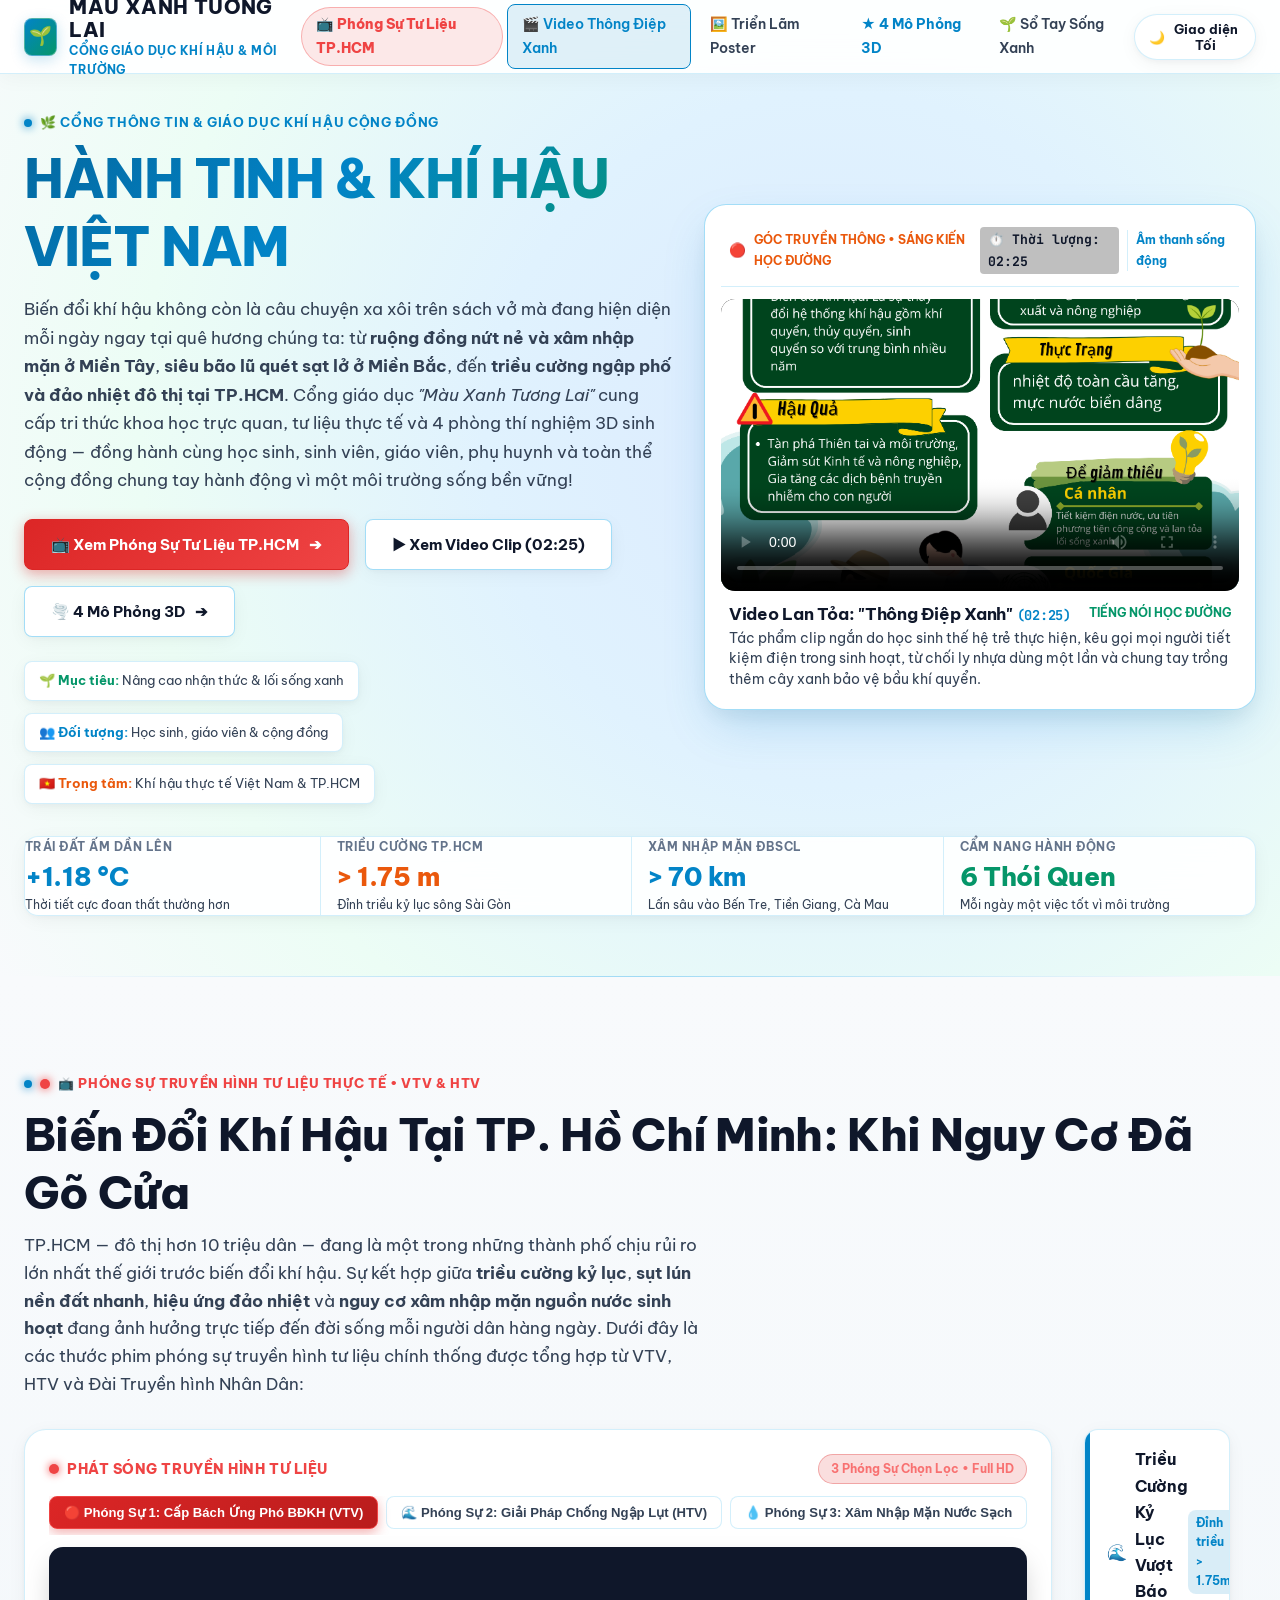
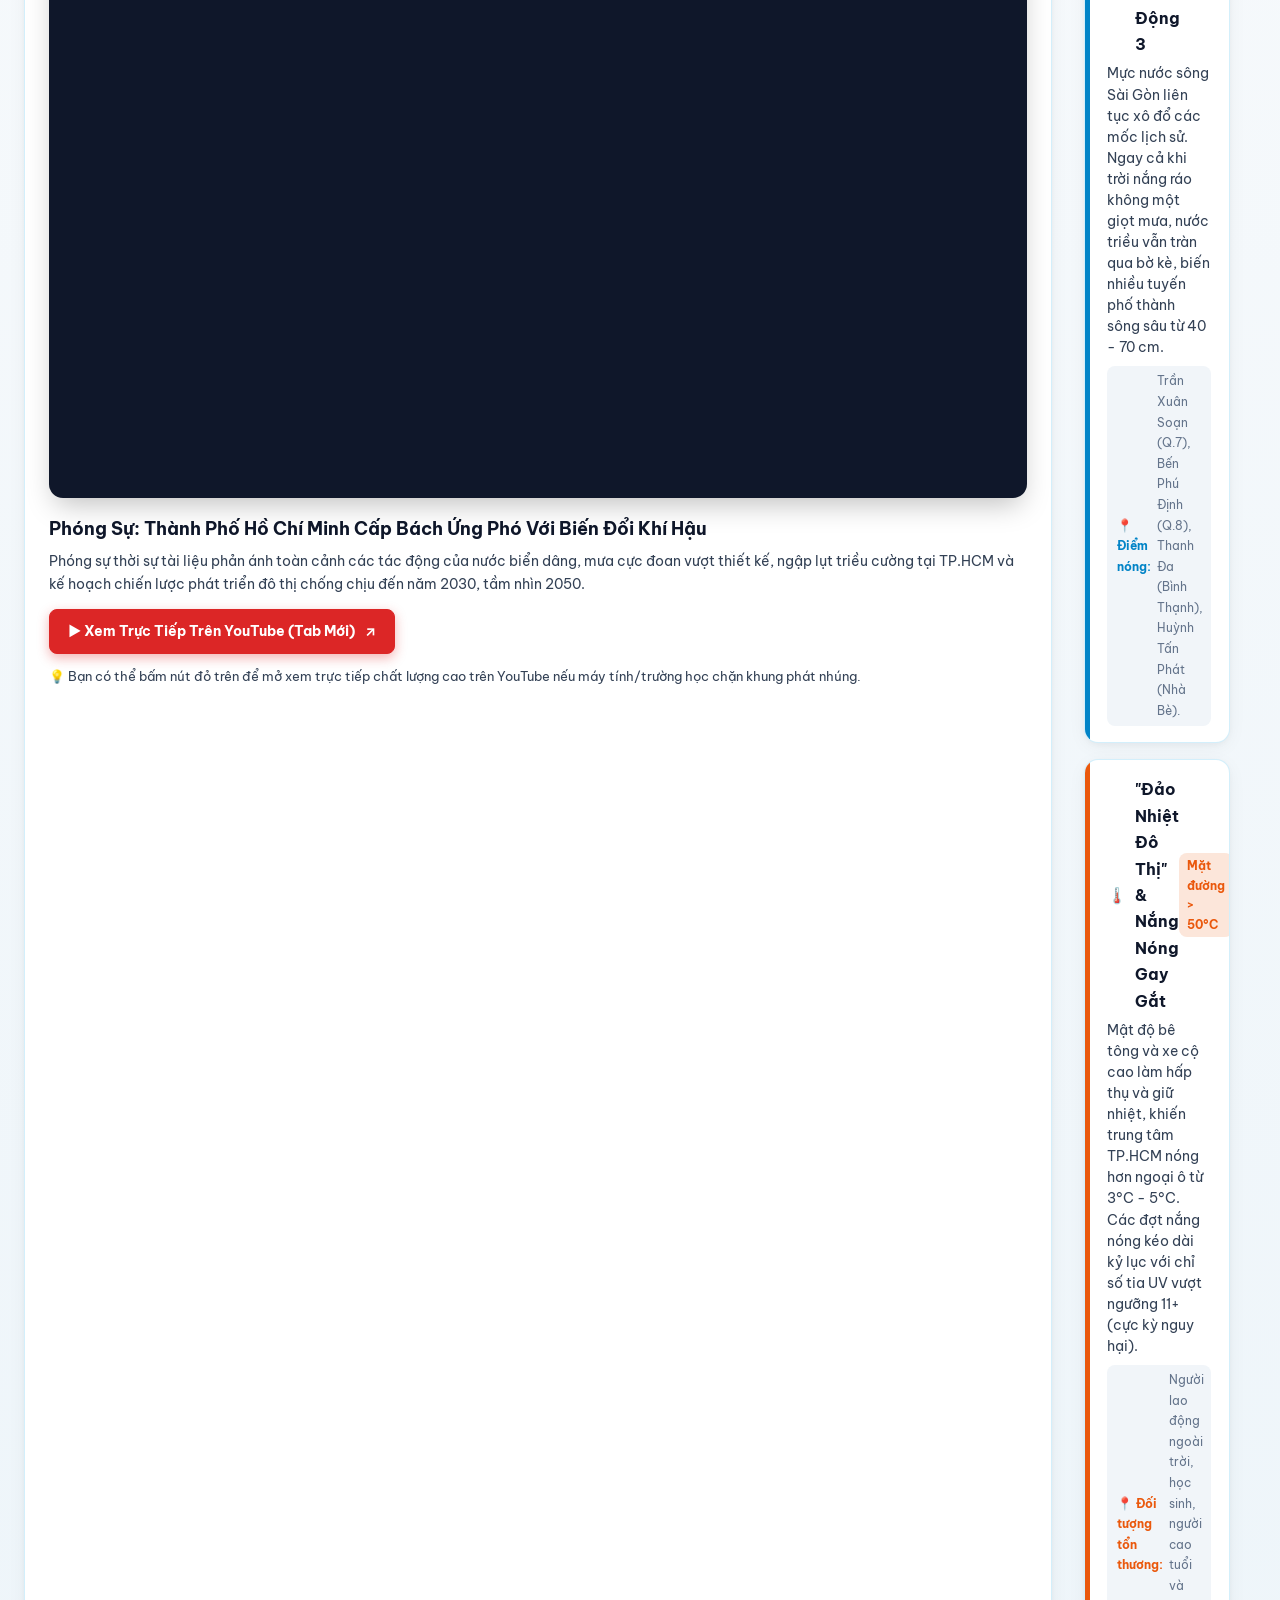
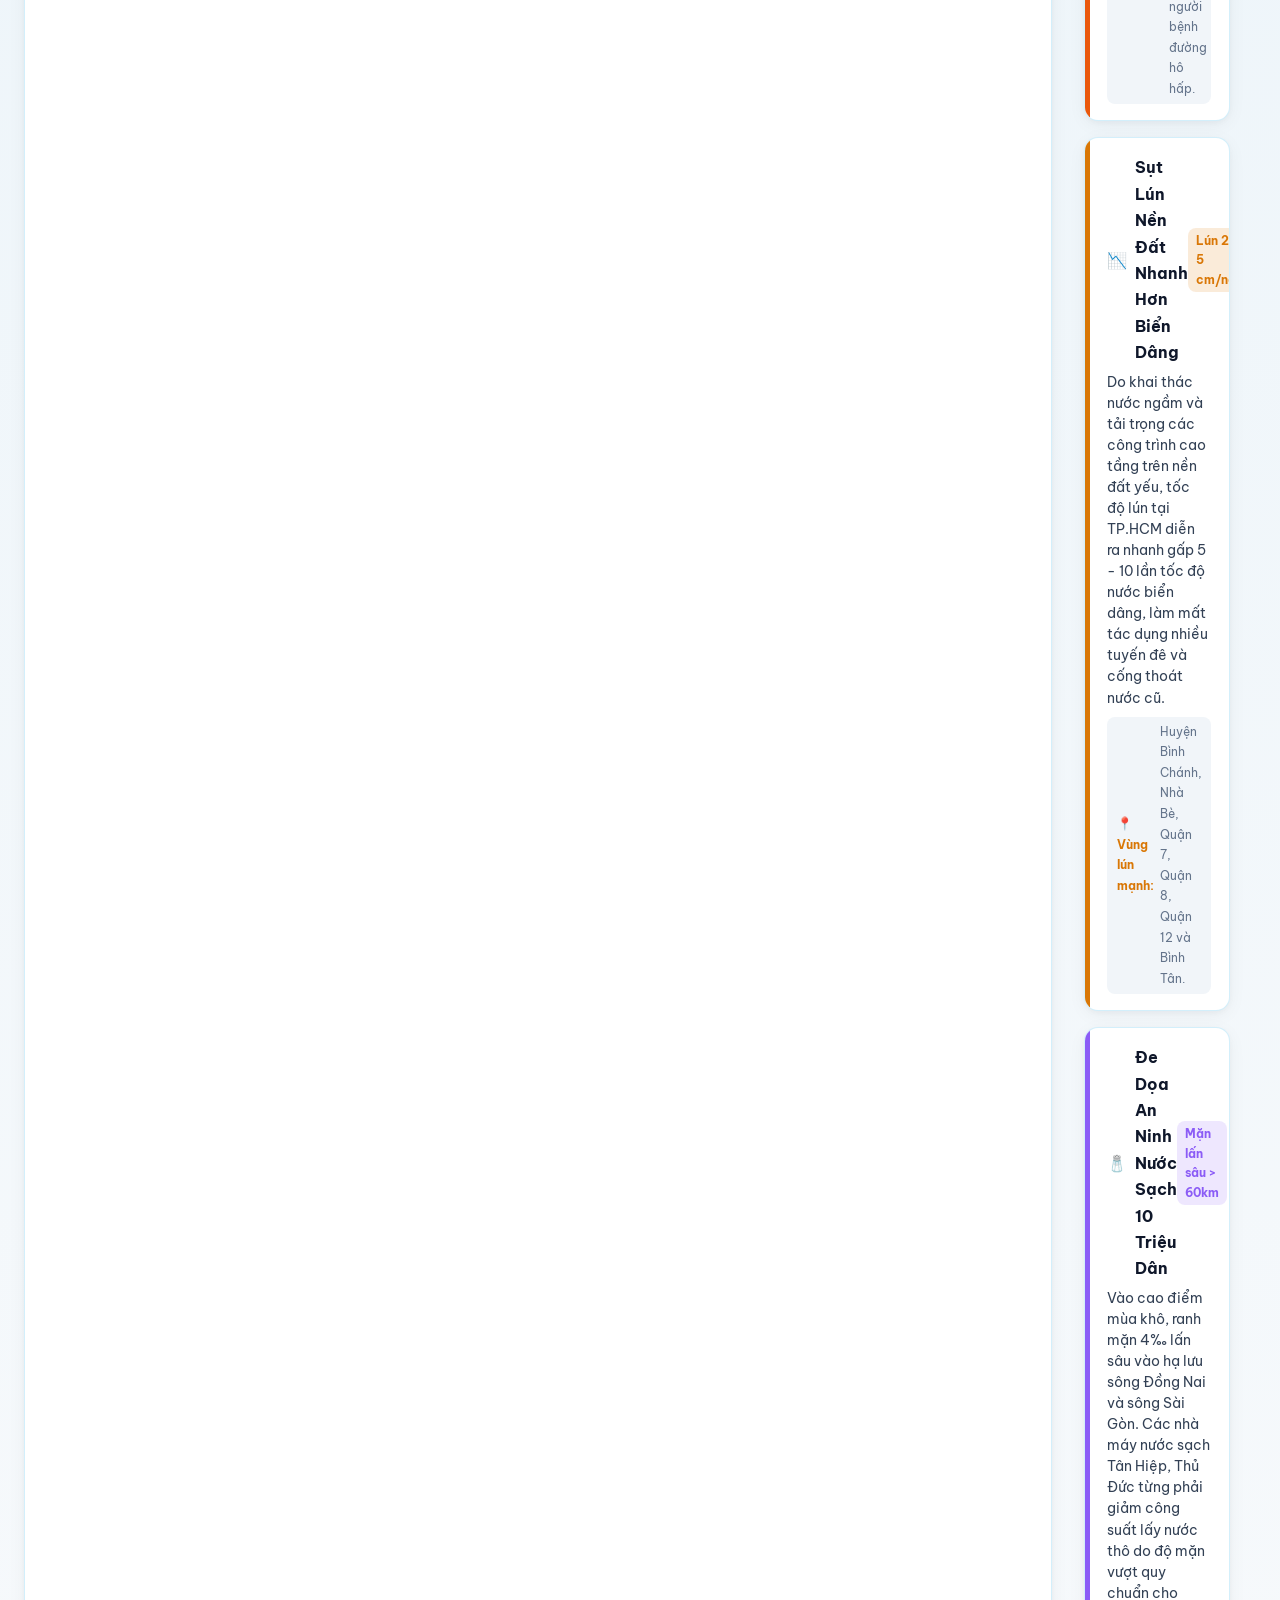
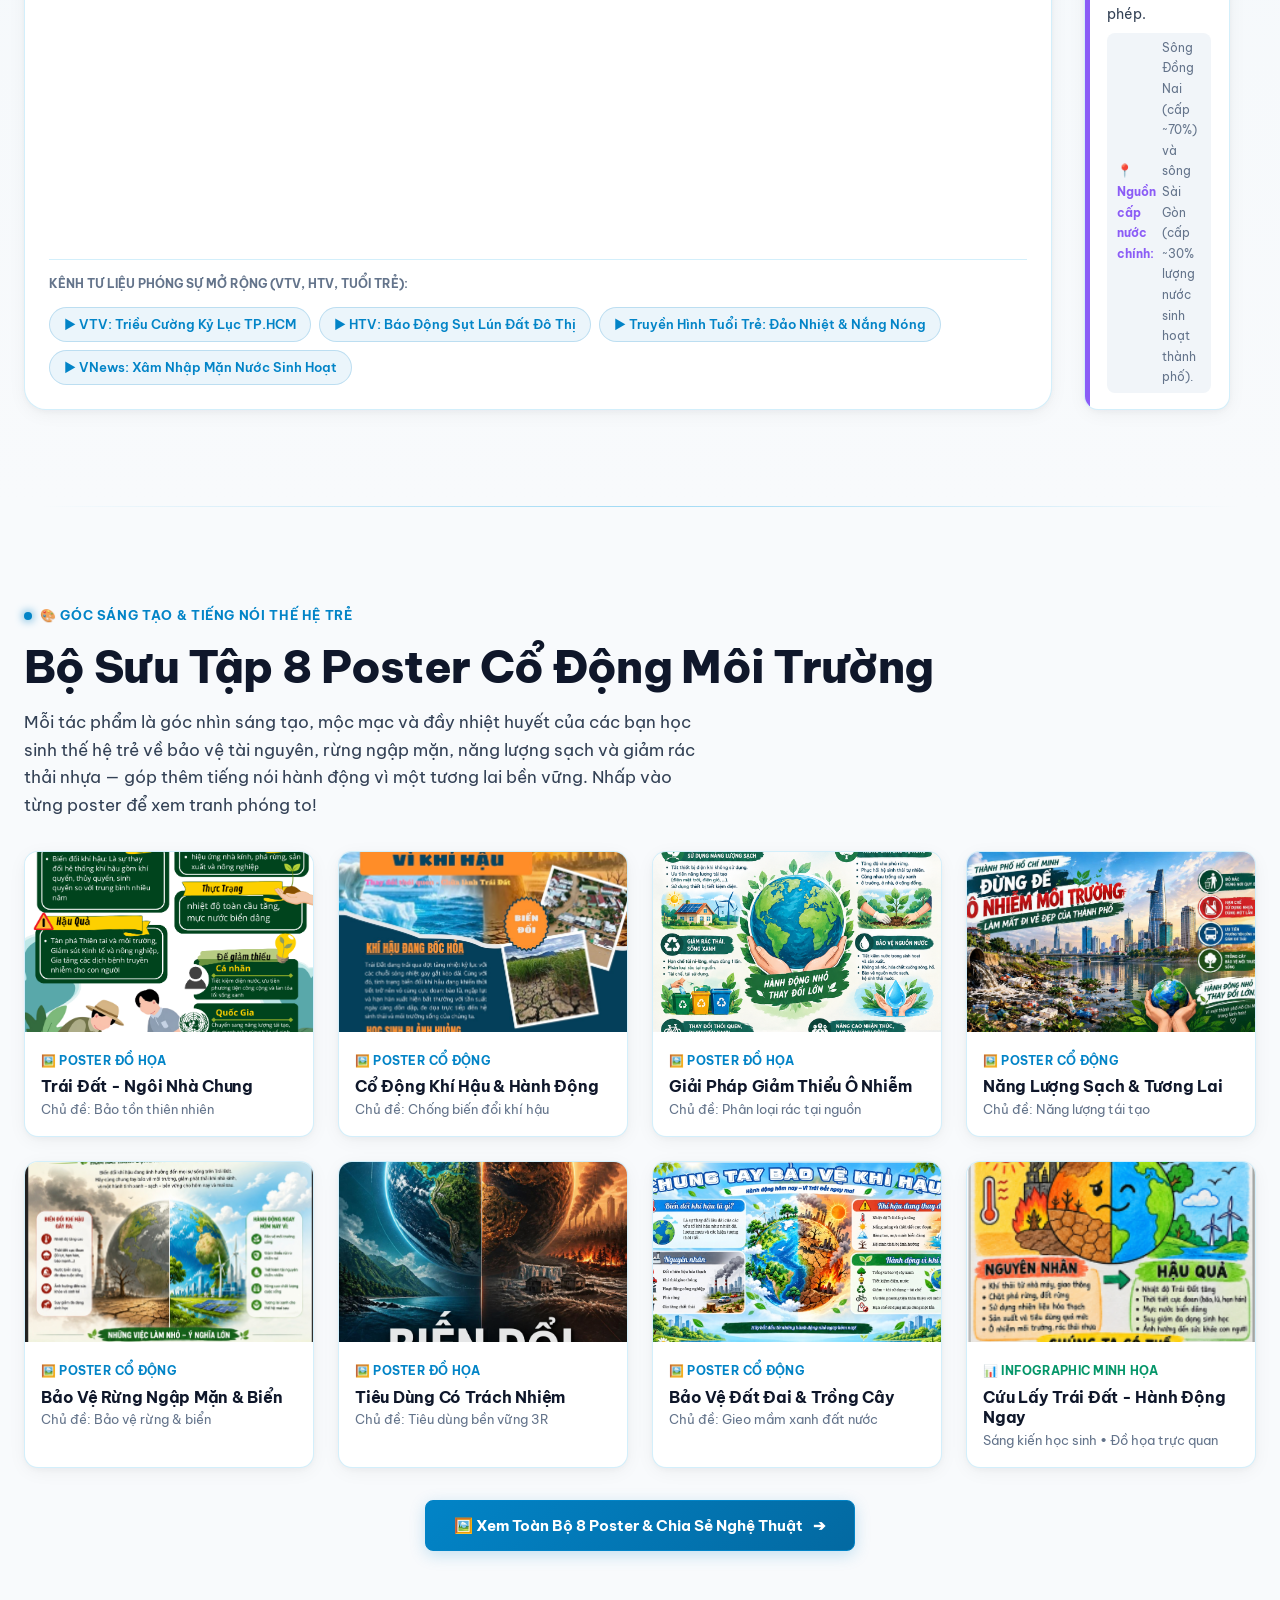
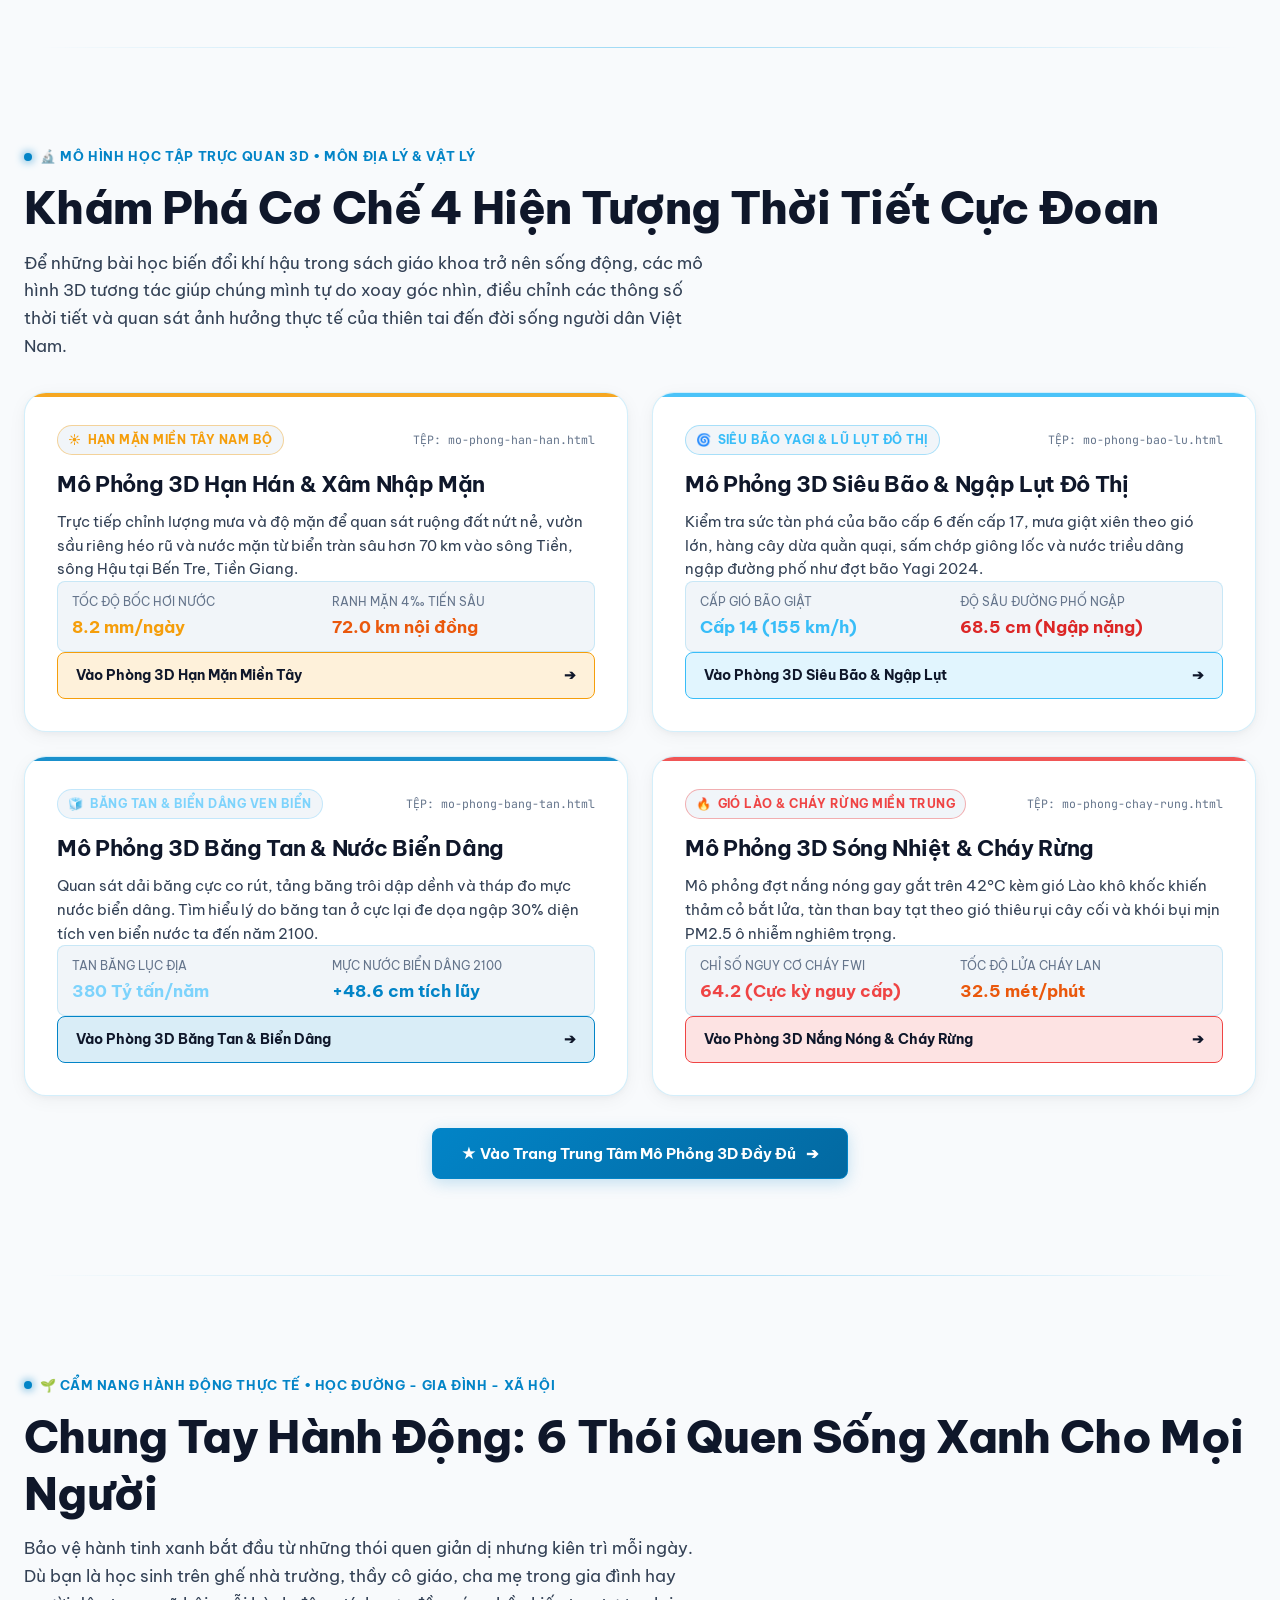
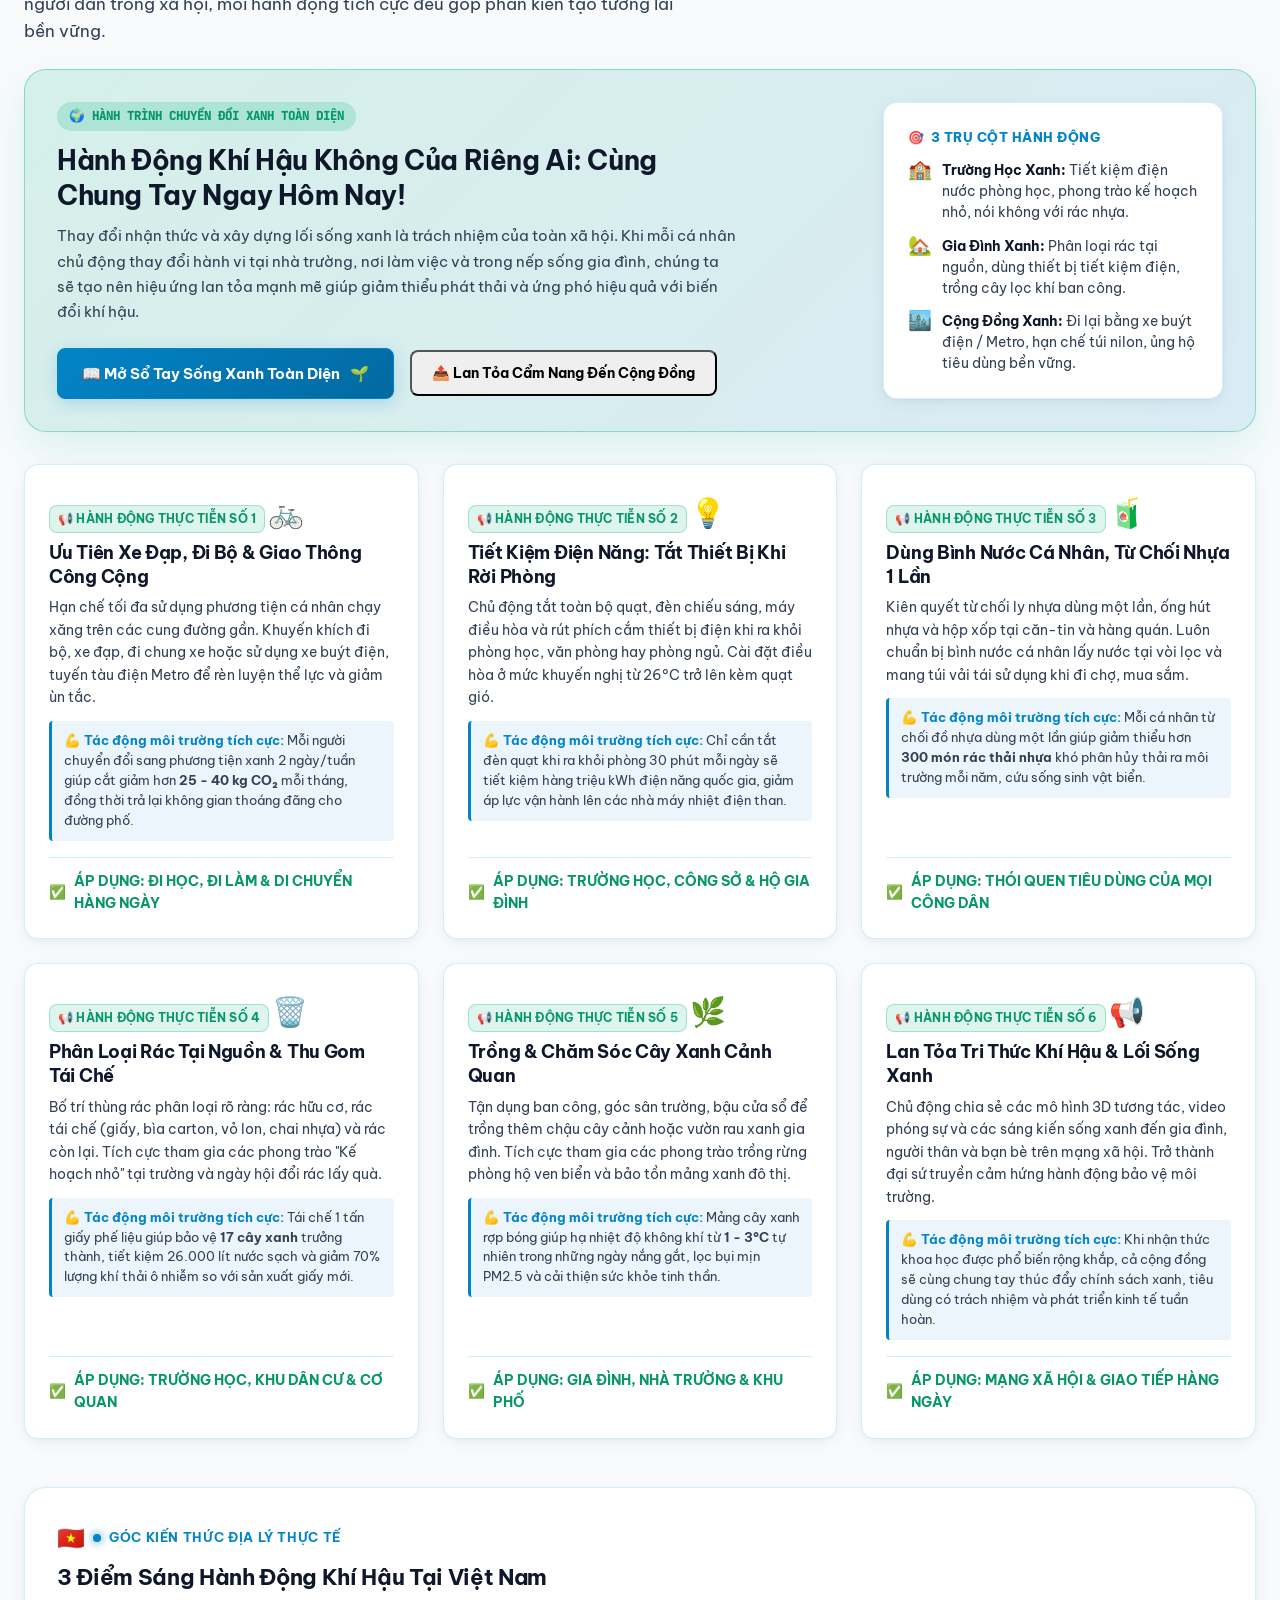
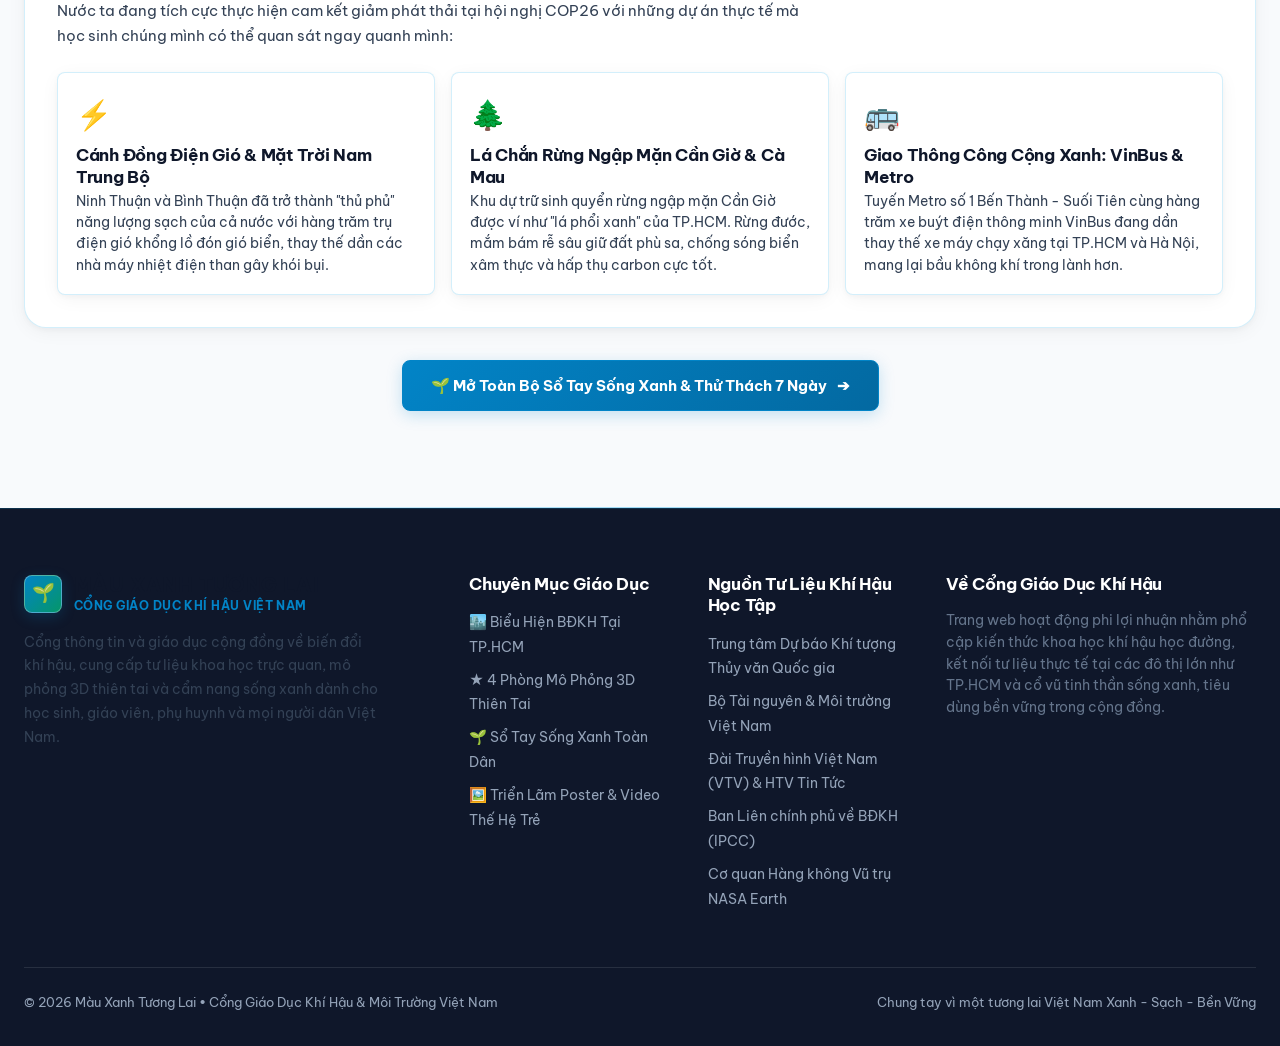
==== index.html @ 3704ccab "Nang cap va hien thi noi bat Phong su truyen hinh tu lieu TPHCM (VTV, HTV) voi bo 3 video thuc te va" ====
<!DOCTYPE html>
<html lang="vi">
<head>
  <meta charset="utf-8">
  <meta name="viewport" content="width=device-width, initial-scale=1, viewport-fit=cover">
  <title>Màu Xanh Tương Lai — Cổng Giáo Dục Khí Hậu & Môi Trường Việt Nam</title>
  <meta name="description" content="Cổng thông tin và giáo dục cộng đồng về biến đổi khí hậu tại Việt Nam. Tư liệu truyền hình thực tế TP.HCM, video học sinh 1 Phút Xanh, triển lãm poster cổ động và 4 phòng mô phỏng 3D trực quan.">
  
  <!-- CSS Design System -->
  <link rel="stylesheet" href="css/climateverse.css">

  <!-- Local / Vendor Three.js (Offline resilient) -->
  <script src="js/vendor/three.min.js"></script>
  <script src="js/vendor/OrbitControls.js"></script>
</head>
<body>

  <!-- ===================================================================
       1. THANH ĐIỀU HƯỚNG TRANG DỰ ÁN HỌC TẬP & CỘNG ĐỒNG
       =================================================================== -->
  <header class="hud-header" id="main-hud">
    <div class="container hud-nav-wrap">
      
      <!-- Brand Logo -->
      <a href="#hero" class="brand-logo" aria-label="Trang chủ Màu Xanh Tương Lai">
        <div class="brand-symbol">🌱</div>
        <div class="brand-text-wrap">
          <span class="brand-name">MÀU XANH TƯƠNG LAI</span>
          <span class="brand-tagline">Cổng Giáo Dục Khí Hậu & Môi Trường</span>
        </div>
      </a>

      <!-- Primary Navigation -->
      <nav aria-label="Điều hướng chính">
        <ul class="hud-nav-links">
          <li><a href="#phong-su-tu-lieu" class="hud-link" style="color: #ef4444; font-weight: 800; background: rgba(239, 68, 68, 0.12); border: 1px solid rgba(239, 68, 68, 0.35); border-radius: var(--radius-full); padding: 5px 14px;">📺 Phóng Sự Tư Liệu TP.HCM</a></li>
          <li><a href="index.html" class="hud-link active">🎬 Video Thông Điệp Xanh</a></li>
          <li><a href="trien-lam-poster.html" class="hud-link">🖼️ Triển Lãm Poster</a></li>
          <li><a href="trung-tam-mo-phong.html" class="hud-link" style="color: var(--cyan-glacier); font-weight: 700;">★ 4 Mô Phỏng 3D</a></li>
          <li><a href="so-tay-song-xanh.html" class="hud-link">🌱 Sổ Tay Sống Xanh</a></li>
        </ul>
      </nav>

      <!-- Theme Toggle -->
      <div style="display: flex; align-items: center; gap: var(--sp-3);">
        <button id="theme-toggle-btn" class="theme-toggle-btn" aria-label="Đổi giao diện Sáng / Tối" title="Chuyển chế độ Sáng / Tối">
          <span id="theme-icon">🌙</span>
          <span id="theme-text">Giao diện Tối</span>
        </button>
      </div>

    </div>
  </header>

  <!-- ===================================================================
       2. HERO SECTION — THÔNG ĐIỆP KHÍ HẬU & TIẾNG NÓI THẾ HỆ TRẺ
       =================================================================== -->
  <section class="hero-stage" id="hero">
    <div class="container hero-overlay">
      <div class="hero-split-grid">
        
        <!-- Left Column: Story, Inspiring Message & Quick Links -->
        <div class="hero-content-box">
          <div class="section-eyebrow" style="margin-bottom: 10px;">🌿 CỔNG THÔNG TIN & GIÁO DỤC KHÍ HẬU CỘNG ĐỒNG</div>
          <h1 class="hero-title" style="font-size: clamp(2.2rem, 4.2vw, 3.5rem); margin-bottom: 14px;">
            HÀNH TINH & KHÍ HẬU VIỆT NAM
          </h1>
          <p class="hero-desc" style="font-size: 1.05rem; line-height: 1.7; margin-bottom: var(--sp-6);">
            Biến đổi khí hậu không còn là câu chuyện xa xôi trên sách vở mà đang hiện diện mỗi ngày ngay tại quê hương chúng ta: từ <strong>ruộng đồng nứt nẻ và xâm nhập mặn ở Miền Tây</strong>, <strong>siêu bão lũ quét sạt lở ở Miền Bắc</strong>, đến <strong>triều cường ngập phố và đảo nhiệt đô thị tại TP.HCM</strong>. Cổng giáo dục <em>"Màu Xanh Tương Lai"</em> cung cấp tri thức khoa học trực quan, tư liệu thực tế và 4 phòng thí nghiệm 3D sinh động — đồng hành cùng học sinh, sinh viên, giáo viên, phụ huynh và toàn thể cộng đồng chung tay hành động vì một môi trường sống bền vững!
          </p>

          <div class="hero-cta-group" style="margin-bottom: var(--sp-6);">
            <a href="#phong-su-tu-lieu" class="btn-climate btn-primary" style="background: linear-gradient(135deg, #dc2626, #ef4444); border-color: #dc2626; box-shadow: 0 4px 14px rgba(220, 38, 38, 0.4);">
              <span>📺 Xem Phóng Sự Tư Liệu TP.HCM</span>
              <span>➔</span>
            </a>
            <a href="#hero-main-video" class="btn-climate btn-ghost" onclick="const v = document.getElementById('hero-main-video'); if(v) { v.play(); v.scrollIntoView({behavior: 'smooth', block: 'center'}); }">
              <span>▶ Xem Video Clip (02:25)</span>
            </a>
            <a href="trung-tam-mo-phong.html" class="btn-climate btn-ghost">
              <span>🌪️ 4 Mô Phỏng 3D</span>
              <span>➔</span>
            </a>
          </div>

          <!-- Quick Highlights Row -->
          <div style="display: flex; gap: var(--sp-3); flex-wrap: wrap;">
            <div style="background: var(--space-surface); border: 1px solid var(--space-border); padding: 8px 14px; border-radius: var(--radius-sm); box-shadow: var(--card-shadow); font-size: 0.82rem;">
              <span style="color: var(--data-vegetation); font-weight: 700;">🌱 Mục tiêu:</span> Nâng cao nhận thức & lối sống xanh
            </div>
            <div style="background: var(--space-surface); border: 1px solid var(--space-border); padding: 8px 14px; border-radius: var(--radius-sm); box-shadow: var(--card-shadow); font-size: 0.82rem;">
              <span style="color: var(--cyan-glacier); font-weight: 700;">👥 Đối tượng:</span> Học sinh, giáo viên & cộng đồng
            </div>
            <div style="background: var(--space-surface); border: 1px solid var(--space-border); padding: 8px 14px; border-radius: var(--radius-sm); box-shadow: var(--card-shadow); font-size: 0.82rem;">
              <span style="color: var(--data-heat); font-weight: 700;">🇻🇳 Trọng tâm:</span> Khí hậu thực tế Việt Nam & TP.HCM
            </div>
          </div>
        </div>

        <!-- Right Column: Video Player Showcase Card -->
        <div class="hero-video-showcase-box">
          <div class="hero-video-header-bar">
            <div class="hero-video-tag">
              <span style="color: #ef4444; font-size: 0.85rem;">🔴</span>
              <span>GÓC TRUYỀN THÔNG • SÁNG KIẾN HỌC ĐƯỜNG</span>
            </div>
            <div style="color: var(--text-dim); display: flex; align-items: center; gap: 8px;">
              <span id="hero-video-duration" style="font-family: var(--font-mono); font-size: 0.82rem; font-weight: 700; color: var(--text-white); background: rgba(0,0,0,0.25); padding: 2px 8px; border-radius: 4px;">⏱️ Thời lượng: 02:25</span>
              <span style="border-left: 1px solid var(--space-border); padding-left: 8px; color: var(--cyan-glacier); font-weight: 700;">Âm thanh sống động</span>
            </div>
          </div>

          <div class="hero-video-player-wrap">
            <video id="hero-main-video" class="hero-video-element" controls preload="metadata" poster="poster-moi-truong-chung.png">
              <source src="video-nhom-03.mp4" type="video/mp4">
              Trình duyệt của bạn không hỗ trợ thẻ phát video HTML5.
            </video>
          </div>

          <div class="hero-video-caption-bar">
            <div style="display: flex; justify-content: space-between; align-items: center; margin-bottom: 4px;">
              <h3 style="font-size: 1.05rem; margin: 0; color: var(--text-white);">Video Lan Tỏa: "Thông Điệp Xanh" <span style="font-size: 0.85rem; color: var(--cyan-glacier); font-weight: 700; font-family: var(--font-mono);">(02:25)</span></h3>
              <span style="font-size: 0.78rem; color: var(--data-vegetation); font-weight: 700;">TIẾNG NÓI HỌC ĐƯỜNG</span>
            </div>
            <p style="font-size: 0.85rem; color: var(--text-muted); margin: 0; line-height: 1.5;">
              Tác phẩm clip ngắn do học sinh thế hệ trẻ thực hiện, kêu gọi mọi người tiết kiệm điện trong sinh hoạt, từ chối ly nhựa dùng một lần và chung tay trồng thêm cây xanh bảo vệ bầu khí quyển.
            </p>
          </div>
        </div>

      </div>

      <!-- Hero 4 Quick Metrics Bar -->
      <div class="hero-metrics-bar" style="margin-top: var(--sp-8);">
        <div class="metric-col">
          <div class="metric-label">Trái Đất ấm dần lên</div>
          <div class="metric-val mono-num">+1.18 °C</div>
          <div class="metric-sub">Thời tiết cực đoan thất thường hơn</div>
        </div>
        <div class="metric-col">
          <div class="metric-label">Triều cường TP.HCM</div>
          <div class="metric-val mono-num" style="color: var(--data-heat);">> 1.75 m</div>
          <div class="metric-sub">Đỉnh triều kỷ lục sông Sài Gòn</div>
        </div>
        <div class="metric-col">
          <div class="metric-label">Xâm nhập mặn ĐBSCL</div>
          <div class="metric-val mono-num">> 70 km</div>
          <div class="metric-sub">Lấn sâu vào Bến Tre, Tiền Giang, Cà Mau</div>
        </div>
        <div class="metric-col">
          <div class="metric-label">Cẩm nang hành động</div>
          <div class="metric-val mono-num" style="color: var(--data-vegetation);">6 Thói Quen</div>
          <div class="metric-sub">Mỗi ngày một việc tốt vì môi trường</div>
        </div>
      </div>

    </div>
  </section>

  <div class="section-divider"></div>

  <!-- ===================================================================
       3. TIÊU ĐIỂM ĐÔ THỊ: BIỂU HIỆN CỦA BIẾN ĐỔI KHÍ HẬU TẠI TP. HỒ CHÍ MINH
       =================================================================== -->
  <!-- ===================================================================
       3. TIÊU ĐIỂM ĐÔ THỊ: PHÓNG SỰ TRUYỀN HÌNH TƯ LIỆU BIẾN ĐỔI KHÍ HẬU TP.HCM
       =================================================================== -->
  <section class="section hcm-climate-section" id="phong-su-tu-lieu" style="position: relative;">
    <a id="tieu-diem-tphcm" style="position: absolute; top: -80px;"></a>
    <div class="container">
      <div class="section-eyebrow" style="color: #ef4444; font-weight: 800; display: flex; align-items: center; gap: 8px;">
        <span style="display: inline-block; width: 10px; height: 10px; border-radius: 50%; background: #ef4444; box-shadow: 0 0 10px #ef4444;"></span>
        <span>📺 PHÓNG SỰ TRUYỀN HÌNH TƯ LIỆU THỰC TẾ • VTV & HTV</span>
      </div>
      <h2 style="margin-bottom: 10px;">Biến Đổi Khí Hậu Tại TP. Hồ Chí Minh: Khi Nguy Cơ Đã Gõ Cửa</h2>
      <p class="section-desc">
        TP.HCM — đô thị hơn 10 triệu dân — đang là một trong những thành phố chịu rủi ro lớn nhất thế giới trước biến đổi khí hậu. Sự kết hợp giữa <strong>triều cường kỷ lục</strong>, <strong>sụt lún nền đất nhanh</strong>, <strong>hiệu ứng đảo nhiệt</strong> và <strong>nguy cơ xâm nhập mặn nguồn nước sinh hoạt</strong> đang ảnh hưởng trực tiếp đến đời sống mỗi người dân hàng ngày. Dưới đây là các thước phim phóng sự truyền hình tư liệu chính thống được tổng hợp từ VTV, HTV và Đài Truyền hình Nhân Dân:
      </p>

      <div class="hcm-showcase-grid">
        
        <!-- Left Column: Video Phóng Sự & Tư Liệu YouTube -->
        <div class="hcm-video-card">
          <div style="display: flex; justify-content: space-between; align-items: center; margin-bottom: 12px; flex-wrap: wrap; gap: 8px;">
            <div style="display: flex; align-items: center; gap: 8px;">
              <span style="display: inline-block; width: 10px; height: 10px; border-radius: 50%; background: #ef4444; box-shadow: 0 0 8px #ef4444;"></span>
              <span style="font-size: 0.85rem; font-weight: 800; color: #ef4444; text-transform: uppercase; letter-spacing: 0.04em;">PHÁT SÓNG TRUYỀN HÌNH TƯ LIỆU</span>
            </div>
            <span style="font-size: 0.76rem; background: rgba(220, 38, 38, 0.15); color: #f87171; padding: 4px 12px; border-radius: var(--radius-full); font-weight: 700; border: 1px solid rgba(220, 38, 38, 0.3);">3 Phóng Sự Chọn Lọc • Full HD</span>
          </div>

          <!-- Playlist Tabs -->
          <div class="hcm-playlist-bar">
            <button class="hcm-playlist-btn active" id="btn-video-0" onclick="selectHcmVideo(0)">
              <span>🔴 Phóng Sự 1: Cấp Bách Ứng Phó BĐKH (VTV)</span>
            </button>
            <button class="hcm-playlist-btn" id="btn-video-1" onclick="selectHcmVideo(1)">
              <span>🌊 Phóng Sự 2: Giải Pháp Chống Ngập Lụt (HTV)</span>
            </button>
            <button class="hcm-playlist-btn" id="btn-video-2" onclick="selectHcmVideo(2)">
              <span>💧 Phóng Sự 3: Xâm Nhập Mặn Nước Sạch</span>
            </button>
          </div>

          <!-- YouTube Embed Video Player -->
          <div class="hcm-video-embed-container">
            <iframe 
              id="hcm-main-iframe"
              src="https://www.youtube.com/embed/_oDFXuqcikQ?rel=0&modestbranding=1" 
              title="Phóng sự: Biến đổi khí hậu tại TP.HCM" 
              allow="accelerometer; autoplay; clipboard-write; encrypted-media; gyroscope; picture-in-picture; web-share" 
              allowfullscreen>
            </iframe>
          </div>

          <div class="hcm-video-meta">
            <div class="hcm-video-title" id="hcm-video-title">Phóng Sự: Thành Phố Hồ Chí Minh Cấp Bách Ứng Phó Với Biến Đổi Khí Hậu</div>
            <div class="hcm-video-desc" id="hcm-video-desc">
              Phóng sự thời sự tài liệu phản ánh toàn cảnh các tác động của nước biển dâng, mưa cực đoan vượt thiết kế, ngập lụt triều cường tại TP.HCM và kế hoạch chiến lược phát triển đô thị chống chịu đến năm 2030, tầm nhìn 2050.
            </div>

            <!-- Direct YouTube Watch Button (guarantees viewing even if iframe blocked) -->
            <div style="margin-top: 14px; display: flex; align-items: center; gap: 12px; flex-wrap: wrap;">
              <a id="hcm-direct-yt-btn" href="https://www.youtube.com/watch?v=_oDFXuqcikQ" target="_blank" rel="noopener" class="btn-climate btn-primary" style="background: #dc2626; border-color: #dc2626; padding: 10px 18px; font-size: 0.88rem; box-shadow: 0 4px 12px rgba(220, 38, 38, 0.35);">
                <span>▶ Xem Trực Tiếp Trên YouTube (Tab Mới)</span>
                <span>↗</span>
              </a>
              <span style="font-size: 0.8rem; color: var(--text-muted);">
                💡 Bạn có thể bấm nút đỏ trên để mở xem trực tiếp chất lượng cao trên YouTube nếu máy tính/trường học chặn khung phát nhúng.
              </span>
            </div>
          </div>

          <!-- Link YouTube tư liệu chính thống -->
          <div class="hcm-video-links-bar">
            <span style="font-size: 0.78rem; font-weight: 700; color: var(--text-dim); width: 100%; margin-bottom: 4px;">KÊNH TƯ LIỆU PHÓNG SỰ MỞ RỘNG (VTV, HTV, TUỔI TRẺ):</span>
            <a href="https://www.youtube.com/results?search_query=tri%E1%BB%81u+c%C6%B0%E1%BB%9Dng+k%E1%BB%B7+l%E1%BB%A5c+tphcm+vtv" target="_blank" rel="noopener" class="hcm-link-chip">
              <span>▶ VTV: Triều Cường Kỷ Lục TP.HCM</span>
            </a>
            <a href="https://www.youtube.com/results?search_query=s%E1%BB%A5t+l%C3%BAn+n%E1%BB%81n+%C4%91%E1%BA%A5t+tphcm+bi%E1%BA%BFn+%C4%91%E1%BB%95i+kh%C3%AD+h%E1%BA%ADu" target="_blank" rel="noopener" class="hcm-link-chip">
              <span>▶ HTV: Báo Động Sụt Lún Đất Đô Thị</span>
            </a>
            <a href="https://www.youtube.com/results?search_query=%C4%91%E1%BA%A3o+nhi%E1%BB%87t+%C4%91%C3%B4+th%E1%BB%8B+tphcm+n%E1%BA%AFng+n%C3%B3ng" target="_blank" rel="noopener" class="hcm-link-chip">
              <span>▶ Truyền Hình Tuổi Trẻ: Đảo Nhiệt & Nắng Nóng</span>
            </a>
            <a href="https://www.youtube.com/results?search_query=x%C3%A2m+nh%E1%BA%ADp+m%E1%BA%B7n+s%C3%B4ng+s%C3%A0i+g%C3%B2n+%C4%91%E1%BB%93ng+nai" target="_blank" rel="noopener" class="hcm-link-chip">
              <span>▶ VNews: Xâm Nhập Mặn Nước Sinh Hoạt</span>
            </a>
          </div>
        </div>

        <!-- Right Column: 4 Biểu hiện cụ thể & Thực tế nhức nhối -->
        <div class="hcm-manifest-grid">
          
          <!-- Manifest 1: Triều Cường -->
          <article class="hcm-manifest-card card-tide">
            <div class="hcm-manifest-header">
              <div class="hcm-manifest-title">
                <span>🌊</span>
                <span>Triều Cường Kỷ Lục Vượt Báo Động 3</span>
              </div>
              <span class="hcm-manifest-badge" style="background: rgba(2, 132, 199, 0.15); color: var(--cyan-glacier);">Đỉnh triều > 1.75m</span>
            </div>
            <div class="hcm-manifest-desc">
              Mực nước sông Sài Gòn liên tục xô đổ các mốc lịch sử. Ngay cả khi trời nắng ráo không một giọt mưa, nước triều vẫn tràn qua bờ kè, biến nhiều tuyến phố thành sông sâu từ 40 - 70 cm.
            </div>
            <div class="hcm-manifest-hotspots">
              <span style="font-weight: 700; color: var(--cyan-glacier);">📍 Điểm nóng:</span>
              <span>Trần Xuân Soạn (Q.7), Bến Phú Định (Q.8), Thanh Đa (Bình Thạnh), Huỳnh Tấn Phát (Nhà Bè).</span>
            </div>
          </article>

          <!-- Manifest 2: Đảo Nhiệt Đô Thị -->
          <article class="hcm-manifest-card card-heat">
            <div class="hcm-manifest-header">
              <div class="hcm-manifest-title">
                <span>🌡️</span>
                <span>"Đảo Nhiệt Đô Thị" & Nắng Nóng Gay Gắt</span>
              </div>
              <span class="hcm-manifest-badge" style="background: rgba(234, 88, 12, 0.15); color: var(--data-heat);">Mặt đường > 50°C</span>
            </div>
            <div class="hcm-manifest-desc">
              Mật độ bê tông và xe cộ cao làm hấp thụ và giữ nhiệt, khiến trung tâm TP.HCM nóng hơn ngoại ô từ 3°C - 5°C. Các đợt nắng nóng kéo dài kỷ lục với chỉ số tia UV vượt ngưỡng 11+ (cực kỳ nguy hại).
            </div>
            <div class="hcm-manifest-hotspots">
              <span style="font-weight: 700; color: var(--data-heat);">📍 Đối tượng tổn thương:</span>
              <span>Người lao động ngoài trời, học sinh, người cao tuổi và người bệnh đường hô hấp.</span>
            </div>
          </article>

          <!-- Manifest 3: Sụt Lún Nền Đất -->
          <article class="hcm-manifest-card card-subsidence">
            <div class="hcm-manifest-header">
              <div class="hcm-manifest-title">
                <span>📉</span>
                <span>Sụt Lún Nền Đất Nhanh Hơn Biển Dâng</span>
              </div>
              <span class="hcm-manifest-badge" style="background: rgba(217, 119, 6, 0.15); color: var(--data-warning);">Lún 2 - 5 cm/năm</span>
            </div>
            <div class="hcm-manifest-desc">
              Do khai thác nước ngầm và tải trọng các công trình cao tầng trên nền đất yếu, tốc độ lún tại TP.HCM diễn ra nhanh gấp 5 - 10 lần tốc độ nước biển dâng, làm mất tác dụng nhiều tuyến đê và cống thoát nước cũ.
            </div>
            <div class="hcm-manifest-hotspots">
              <span style="font-weight: 700; color: var(--data-warning);">📍 Vùng lún mạnh:</span>
              <span>Huyện Bình Chánh, Nhà Bè, Quận 7, Quận 8, Quận 12 và Bình Tân.</span>
            </div>
          </article>

          <!-- Manifest 4: Xâm Nhập Mặn -->
          <article class="hcm-manifest-card card-salinity">
            <div class="hcm-manifest-header">
              <div class="hcm-manifest-title">
                <span>🧂</span>
                <span>Đe Dọa An Ninh Nước Sạch 10 Triệu Dân</span>
              </div>
              <span class="hcm-manifest-badge" style="background: rgba(139, 92, 246, 0.15); color: #8b5cf6;">Mặn lấn sâu > 60km</span>
            </div>
            <div class="hcm-manifest-desc">
              Vào cao điểm mùa khô, ranh mặn 4‰ lấn sâu vào hạ lưu sông Đồng Nai và sông Sài Gòn. Các nhà máy nước sạch Tân Hiệp, Thủ Đức từng phải giảm công suất lấy nước thô do độ mặn vượt quy chuẩn cho phép.
            </div>
            <div class="hcm-manifest-hotspots">
              <span style="font-weight: 700; color: #8b5cf6;">📍 Nguồn cấp nước chính:</span>
              <span>Sông Đồng Nai (cấp ~70%) và sông Sài Gòn (cấp ~30% lượng nước sinh hoạt thành phố).</span>
            </div>
          </article>

        </div>

      </div>
    </div>
  </section>

  <div class="section-divider"></div>

  <!-- ===================================================================
       4. TRIỂN LÃM POSTER & INFOGRAPHIC CỔ ĐỘNG MÔI TRƯỜNG
       =================================================================== -->
  <section class="section" id="hoc-sinh">
    <div class="container">
      <div class="section-eyebrow">🎨 Góc Sáng Tạo & Tiếng Nói Thế Hệ Trẻ</div>
      <h2>Bộ Sưu Tập 8 Poster Cổ Động Môi Trường</h2>
      <p class="section-desc">
        Mỗi tác phẩm là góc nhìn sáng tạo, mộc mạc và đầy nhiệt huyết của các bạn học sinh thế hệ trẻ về bảo vệ tài nguyên, rừng ngập mặn, năng lượng sạch và giảm rác thải nhựa — góp thêm tiếng nói hành động vì một tương lai bền vững. Nhấp vào từng poster để xem tranh phóng to!
      </p>

      <div class="student-media-row">
        
        <!-- Poster 1: Môi Trường Chung -->
        <article class="student-card" onclick="openMediaModal('image', 'poster-moi-truong-chung.png', 'Poster Trái Đất - Ngôi Nhà Chung', 'Tranh cổ động học đường', 'Tác phẩm mỹ thuật truyền cảm hứng về bảo vệ màu xanh của Trái Đất và hệ sinh thái.')">
          <img src="poster-moi-truong-chung.png" alt="Poster Ngôi Nhà Chung" class="student-card-thumb">
          <div class="student-card-body">
            <span style="font-size: 0.75rem; font-weight: 700; color: var(--cyan-glacier); letter-spacing: 0.02em;">🖼️ POSTER ĐỒ HỌA</span>
            <h4 style="font-size: 1rem; margin: 4px 0 2px;">Trái Đất - Ngôi Nhà Chung</h4>
            <div style="font-size: 0.8rem; color: var(--text-dim);">Chủ đề: Bảo tồn thiên nhiên</div>
          </div>
        </article>

        <!-- Poster 2: Cổ Động Khí Hậu -->
        <article class="student-card" onclick="openMediaModal('image', 'poster-nhom-01.jpg', 'Poster Cổ Động Khí Hậu & Hành Động', 'Tranh cổ động học đường', 'Tác phẩm truyền thông về hiệu ứng nhà kính và bảo vệ môi trường sống.')">
          <img src="poster-nhom-01.jpg" alt="Poster Cổ Động Khí Hậu" class="student-card-thumb">
          <div class="student-card-body">
            <span style="font-size: 0.75rem; font-weight: 700; color: var(--cyan-glacier); letter-spacing: 0.02em;">🖼️ POSTER CỔ ĐỘNG</span>
            <h4 style="font-size: 1rem; margin: 4px 0 2px;">Cổ Động Khí Hậu & Hành Động</h4>
            <div style="font-size: 0.8rem; color: var(--text-dim);">Chủ đề: Chống biến đổi khí hậu</div>
          </div>
        </article>

        <!-- Poster 3: Giải Pháp Giảm Thiểu Ô Nhiễm -->
        <article class="student-card" onclick="openMediaModal('image', 'poster-nhom-02.png', 'Poster Giải Pháp Giảm Ô Nhiễm', 'Tranh cổ động học đường', 'Khuyến khích phân loại rác tại nguồn và lối sống tiết kiệm năng lượng.')">
          <img src="poster-nhom-02.png" alt="Poster Giảm Ô Nhiễm" class="student-card-thumb">
          <div class="student-card-body">
            <span style="font-size: 0.75rem; font-weight: 700; color: var(--cyan-glacier); letter-spacing: 0.02em;">🖼️ POSTER ĐỒ HỌA</span>
            <h4 style="font-size: 1rem; margin: 4px 0 2px;">Giải Pháp Giảm Thiểu Ô Nhiễm</h4>
            <div style="font-size: 0.8rem; color: var(--text-dim);">Chủ đề: Phân loại rác tại nguồn</div>
          </div>
        </article>

        <!-- Poster 4: Năng Lượng Sạch & Tương Lai -->
        <article class="student-card" onclick="openMediaModal('image', 'poster-nhom-04.jpg', 'Poster Năng Lượng Sạch', 'Tranh cổ động học đường', 'Nêu bật tầm quan trọng của điện gió và điện mặt trời.')">
          <img src="poster-nhom-04.jpg" alt="Poster Năng Lượng Sạch" class="student-card-thumb">
          <div class="student-card-body">
            <span style="font-size: 0.75rem; font-weight: 700; color: var(--cyan-glacier); letter-spacing: 0.02em;">🖼️ POSTER CỔ ĐỘNG</span>
            <h4 style="font-size: 1rem; margin: 4px 0 2px;">Năng Lượng Sạch & Tương Lai</h4>
            <div style="font-size: 0.8rem; color: var(--text-dim);">Chủ đề: Năng lượng tái tạo</div>
          </div>
        </article>

        <!-- Poster 5: Bảo Vệ Rừng Ngập Mặn & Biển -->
        <article class="student-card" onclick="openMediaModal('image', 'poster-nhom-07.jpg', 'Poster Bảo Vệ Hệ Sinh Thái', 'Tranh cổ động học đường', 'Bảo tồn rừng ngập mặn và giảm rác thải nhựa đại dương.')">
          <img src="poster-nhom-07.jpg" alt="Poster Bảo Vệ Sinh Thái" class="student-card-thumb">
          <div class="student-card-body">
            <span style="font-size: 0.75rem; font-weight: 700; color: var(--cyan-glacier); letter-spacing: 0.02em;">🖼️ POSTER CỔ ĐỘNG</span>
            <h4 style="font-size: 1rem; margin: 4px 0 2px;">Bảo Vệ Rừng Ngập Mặn & Biển</h4>
            <div style="font-size: 0.8rem; color: var(--text-dim);">Chủ đề: Bảo vệ rừng & biển</div>
          </div>
        </article>

        <!-- Poster 6: Tiêu Dùng Có Trách Nhiệm -->
        <article class="student-card" onclick="openMediaModal('image', 'poster-nhom-08.png', 'Poster Tiêu Dùng Có Trách Nhiệm', 'Tranh cổ động học đường', 'Mô hình kinh tế tuần hoàn 3R: Reduce - Reuse - Recycle.')">
          <img src="poster-nhom-08.png" alt="Poster Tiêu Dùng 3R" class="student-card-thumb">
          <div class="student-card-body">
            <span style="font-size: 0.75rem; font-weight: 700; color: var(--cyan-glacier); letter-spacing: 0.02em;">🖼️ POSTER ĐỒ HỌA</span>
            <h4 style="font-size: 1rem; margin: 4px 0 2px;">Tiêu Dùng Có Trách Nhiệm</h4>
            <div style="font-size: 0.8rem; color: var(--text-dim);">Chủ đề: Tiêu dùng bền vững 3R</div>
          </div>
        </article>

        <!-- Poster 7: Bảo Vệ Đất Đai & Cây Xanh -->
        <article class="student-card" onclick="openMediaModal('image', 'poster-nhom-09.jpg', 'Poster Bảo Vệ Đất Đai & Cây Xanh', 'Tranh cổ động học đường', 'Thông điệp cây xanh là lá phổi của Trái Đất.')">
          <img src="poster-nhom-09.jpg" alt="Poster Cây Xanh" class="student-card-thumb">
          <div class="student-card-body">
            <span style="font-size: 0.75rem; font-weight: 700; color: var(--cyan-glacier); letter-spacing: 0.02em;">🖼️ POSTER CỔ ĐỘNG</span>
            <h4 style="font-size: 1rem; margin: 4px 0 2px;">Bảo Vệ Đất Đai & Trồng Cây</h4>
            <div style="font-size: 0.8rem; color: var(--text-dim);">Chủ đề: Gieo mầm xanh đất nước</div>
          </div>
        </article>

        <!-- Poster Cứu Lấy Trái Đất Infographic -->
        <article class="student-card" onclick="openMediaModal('image', 'poster-cuu-trai-dat.png', 'Infographic: Cứu Lấy Trái Đất', 'Infographic học đường', 'Sơ đồ Nguyên nhân - Hậu quả - Hành động cụ thể.')">
          <img src="poster-cuu-trai-dat.png" alt="Infographic Cứu Lấy Trái Đất" class="student-card-thumb">
          <div class="student-card-body">
            <span style="font-size: 0.75rem; font-weight: 700; color: var(--data-vegetation); letter-spacing: 0.02em;">📊 INFOGRAPHIC MINH HỌA</span>
            <h4 style="font-size: 1rem; margin: 4px 0 2px;">Cứu Lấy Trái Đất - Hành Động Ngay</h4>
            <div style="font-size: 0.8rem; color: var(--text-dim);">Sáng kiến học sinh • Đồ họa trực quan</div>
          </div>
        </article>

      </div>

      <div style="text-align: center; margin-top: var(--sp-8);">
        <a href="trien-lam-poster.html" class="btn-climate btn-primary" style="padding: 12px 28px; font-size: 0.95rem;">
          <span>🖼️ Xem Toàn Bộ 8 Poster & Chia Sẻ Nghệ Thuật</span>
          <span>➔</span>
        </a>
      </div>
    </div>
  </section>

  <div class="section-divider"></div>

  <!-- ===================================================================
       4. TRUNG TÂM MÔ PHỎNG 3D THIÊN TAI & KHÍ HẬU
       =================================================================== -->
  <section class="section" id="trung-tam-mo-phong-3d">
    <div class="container">
      <div class="section-eyebrow">🔬 Mô hình học tập trực quan 3D • Môn Địa lý & Vật lý</div>
      <h2>Khám Phá Cơ Chế 4 Hiện Tượng Thời Tiết Cực Đoan</h2>
      <p class="section-desc">
        Để những bài học biến đổi khí hậu trong sách giáo khoa trở nên sống động, các mô hình 3D tương tác giúp chúng mình tự do xoay góc nhìn, điều chỉnh các thông số thời tiết và quan sát ảnh hưởng thực tế của thiên tai đến đời sống người dân Việt Nam.
      </p>

      <div class="sim-hub-grid">
        
        <!-- Simulation Card 1: Hạn hán & Xâm nhập mặn -->
        <a href="mo-phong-han-han.html" class="sim-hub-card" style="--card-accent: #f59e0b; --card-glow: rgba(245, 158, 11, 0.25); --card-btn-bg: rgba(245, 158, 11, 0.15);">
          <div class="sim-hub-badge-row">
            <span class="sim-hub-badge" style="color: #f59e0b; border-color: rgba(245, 158, 11, 0.4);">
              <span>☀️</span> HẠN MẶN MIỀN TÂY NAM BỘ
            </span>
            <span style="font-family: var(--font-mono); font-size: 0.72rem; color: var(--text-dim);">TỆP: mo-phong-han-han.html</span>
          </div>
          <h3 class="sim-hub-title">Mô Phỏng 3D Hạn Hán & Xâm Nhập Mặn</h3>
          <p class="sim-hub-desc">
            Trực tiếp chỉnh lượng mưa và độ mặn để quan sát ruộng đất nứt nẻ, vườn sầu riêng héo rũ và nước mặn từ biển tràn sâu hơn 70 km vào sông Tiền, sông Hậu tại Bến Tre, Tiền Giang.
          </p>
          <div class="sim-hub-metrics-preview">
            <div class="sim-hub-metric-item">
              <div class="sub">TỐC ĐỘ BỐC HƠI NƯỚC</div>
              <div class="val" style="color: #f59e0b;">8.2 mm/ngày</div>
            </div>
            <div class="sim-hub-metric-item">
              <div class="sub">RANH MẶN 4‰ TIẾN SÂU</div>
              <div class="val" style="color: var(--data-heat);">72.0 km nội đồng</div>
            </div>
          </div>
          <div class="sim-hub-cta-btn">
            <span>Vào Phòng 3D Hạn Mặn Miền Tây</span>
            <span>➔</span>
          </div>
        </a>

        <!-- Simulation Card 2: Bão lũ & Ngập lụt -->
        <a href="mo-phong-bao-lu.html" class="sim-hub-card" style="--card-accent: #38bdf8; --card-glow: rgba(56, 189, 248, 0.25); --card-btn-bg: rgba(56, 189, 248, 0.15);">
          <div class="sim-hub-badge-row">
            <span class="sim-hub-badge" style="color: #38bdf8; border-color: rgba(56, 189, 248, 0.4);">
              <span>🌀</span> SIÊU BÃO YAGI & LŨ LỤT ĐÔ THỊ
            </span>
            <span style="font-family: var(--font-mono); font-size: 0.72rem; color: var(--text-dim);">TỆP: mo-phong-bao-lu.html</span>
          </div>
          <h3 class="sim-hub-title">Mô Phỏng 3D Siêu Bão & Ngập Lụt Đô Thị</h3>
          <p class="sim-hub-desc">
            Kiểm tra sức tàn phá của bão cấp 6 đến cấp 17, mưa giật xiên theo gió lớn, hàng cây dừa quằn quại, sấm chớp giông lốc và nước triều dâng ngập đường phố như đợt bão Yagi 2024.
          </p>
          <div class="sim-hub-metrics-preview">
            <div class="sim-hub-metric-item">
              <div class="sub">CẤP GIÓ BÃO GIẬT</div>
              <div class="val" style="color: #38bdf8;">Cấp 14 (155 km/h)</div>
            </div>
            <div class="sim-hub-metric-item">
              <div class="sub">ĐỘ SÂU ĐƯỜNG PHỐ NGẬP</div>
              <div class="val" style="color: var(--data-critical);">68.5 cm (Ngập nặng)</div>
            </div>
          </div>
          <div class="sim-hub-cta-btn">
            <span>Vào Phòng 3D Siêu Bão & Ngập Lụt</span>
            <span>➔</span>
          </div>
        </a>

        <!-- Simulation Card 3: Băng tan & Nước biển dâng -->
        <a href="mo-phong-bang-tan.html" class="sim-hub-card" style="--card-accent: #0284c7; --card-glow: rgba(2, 132, 199, 0.25); --card-btn-bg: rgba(2, 132, 199, 0.15);">
          <div class="sim-hub-badge-row">
            <span class="sim-hub-badge" style="color: #7dd3fc; border-color: rgba(125, 211, 252, 0.4);">
              <span>🧊</span> BĂNG TAN & BIỂN DÂNG VEN BIỂN
            </span>
            <span style="font-family: var(--font-mono); font-size: 0.72rem; color: var(--text-dim);">TỆP: mo-phong-bang-tan.html</span>
          </div>
          <h3 class="sim-hub-title">Mô Phỏng 3D Băng Tan & Nước Biển Dâng</h3>
          <p class="sim-hub-desc">
            Quan sát dải băng cực co rút, tảng băng trôi dập dềnh và tháp đo mực nước biển dâng. Tìm hiểu lý do băng tan ở cực lại đe dọa ngập 30% diện tích ven biển nước ta đến năm 2100.
          </p>
          <div class="sim-hub-metrics-preview">
            <div class="sim-hub-metric-item">
              <div class="sub">TAN BĂNG LỤC ĐỊA</div>
              <div class="val" style="color: #7dd3fc;">380 Tỷ tấn/năm</div>
            </div>
            <div class="sim-hub-metric-item">
              <div class="sub">MỰC NƯỚC BIỂN DÂNG 2100</div>
              <div class="val" style="color: var(--cyan-glacier);">+48.6 cm tích lũy</div>
            </div>
          </div>
          <div class="sim-hub-cta-btn">
            <span>Vào Phòng 3D Băng Tan & Biển Dâng</span>
            <span>➔</span>
          </div>
        </a>

        <!-- Simulation Card 4: Sóng nhiệt & Cháy rừng -->
        <a href="mo-phong-chay-rung.html" class="sim-hub-card" style="--card-accent: #ef4444; --card-glow: rgba(239, 68, 68, 0.25); --card-btn-bg: rgba(239, 68, 68, 0.15);">
          <div class="sim-hub-badge-row">
            <span class="sim-hub-badge" style="color: #ef4444; border-color: rgba(239, 68, 68, 0.4);">
              <span>🔥</span> GIÓ LÀO & CHÁY RỪNG MIỀN TRUNG
            </span>
            <span style="font-family: var(--font-mono); font-size: 0.72rem; color: var(--text-dim);">TỆP: mo-phong-chay-rung.html</span>
          </div>
          <h3 class="sim-hub-title">Mô Phỏng 3D Sóng Nhiệt & Cháy Rừng</h3>
          <p class="sim-hub-desc">
            Mô phỏng đợt nắng nóng gay gắt trên 42°C kèm gió Lào khô khốc khiến thảm cỏ bắt lửa, tàn than bay tạt theo gió thiêu rụi cây cối và khói bụi mịn PM2.5 ô nhiễm nghiêm trọng.
          </p>
          <div class="sim-hub-metrics-preview">
            <div class="sim-hub-metric-item">
              <div class="sub">CHỈ SỐ NGUY CƠ CHÁY FWI</div>
              <div class="val" style="color: #ef4444;">64.2 (Cực kỳ nguy cấp)</div>
            </div>
            <div class="sim-hub-metric-item">
              <div class="sub">TỐC ĐỘ LỬA CHÁY LAN</div>
              <div class="val" style="color: var(--data-heat);">32.5 mét/phút</div>
            </div>
          </div>
          <div class="sim-hub-cta-btn">
            <span>Vào Phòng 3D Nắng Nóng & Cháy Rừng</span>
            <span>➔</span>
          </div>
        </a>

      </div>

      <div style="text-align: center; margin-top: var(--sp-8);">
        <a href="trung-tam-mo-phong.html" class="btn-climate btn-primary" style="padding: 12px 28px; font-size: 0.95rem;">
          <span>★ Vào Trang Trung Tâm Mô Phỏng 3D Đầy Đủ</span>
          <span>➔</span>
        </a>
      </div>
    </div>
  </section>

  <div class="section-divider"></div>

  <!-- ===================================================================
       5. SỔ TAY HÀNH ĐỘNG XANH • CHO NHÀ TRƯỜNG, GIA ĐÌNH & CỘNG ĐỒNG
       =================================================================== -->
  <section class="section" id="giai-phap">
    <div class="container">
      <div class="section-eyebrow">🌱 Cẩm Nang Hành Động Thực Tế • Học Đường - Gia Đình - Xã Hội</div>
      <h2>Chung Tay Hành Động: 6 Thói Quen Sống Xanh Cho Mọi Người</h2>
      <p class="section-desc">
        Bảo vệ hành tinh xanh bắt đầu từ những thói quen giản dị nhưng kiên trì mỗi ngày. Dù bạn là học sinh trên ghế nhà trường, thầy cô giáo, cha mẹ trong gia đình hay người dân trong xã hội, mỗi hành động tích cực đều góp phần kiến tạo tương lai bền vững.
      </p>

      <!-- 3-Pillar Community Action Guide Banner -->
      <div style="background: linear-gradient(135deg, rgba(16, 185, 129, 0.15), rgba(2, 132, 199, 0.12)); border: 1.5px solid rgba(16, 185, 129, 0.4); border-radius: var(--radius-lg); padding: var(--sp-8); margin-top: var(--sp-6); box-shadow: 0 16px 36px rgba(16, 185, 129, 0.12);">
        <div style="display: flex; justify-content: space-between; align-items: flex-start; flex-wrap: wrap; gap: var(--sp-6);">
          
          <div style="max-width: 680px;">
            <div style="display: inline-flex; align-items: center; gap: 6px; background: rgba(16, 185, 129, 0.2); color: var(--data-vegetation); padding: 4px 12px; border-radius: var(--radius-full); font-family: var(--font-mono); font-size: 0.78rem; font-weight: 800; margin-bottom: 12px;">
              🌍 HÀNH TRÌNH CHUYỂN ĐỔI XANH TOÀN DIỆN
            </div>
            <h3 style="font-size: clamp(1.3rem, 2.2vw, 1.7rem); color: var(--text-white); margin-bottom: 10px; line-height: 1.3;">
              Hành Động Khí Hậu Không Của Riêng Ai: Cùng Chung Tay Ngay Hôm Nay!
            </h3>
            <p style="font-size: 0.95rem; color: var(--text-muted); line-height: 1.65; margin-bottom: var(--sp-6);">
              Thay đổi nhận thức và xây dựng lối sống xanh là trách nhiệm của toàn xã hội. Khi mỗi cá nhân chủ động thay đổi hành vi tại nhà trường, nơi làm việc và trong nếp sống gia đình, chúng ta sẽ tạo nên hiệu ứng lan tỏa mạnh mẽ giúp giảm thiểu phát thải và ứng phó hiệu quả với biến đổi khí hậu.
            </p>
            
            <div style="display: flex; align-items: center; gap: var(--sp-4); flex-wrap: wrap;">
              <a href="so-tay-song-xanh.html" class="btn-climate btn-primary" style="padding: 12px 24px; font-size: 0.95rem; font-weight: 700;">
                <span>📖 Mở Sổ Tay Sống Xanh Toàn Diện</span>
                <span>🌱</span>
              </a>
              <button class="btn-climate btn-secondary" onclick="shareGreenHandbook()" style="padding: 12px 20px; font-size: 0.9rem;">
                <span>📤 Lan Tỏa Cẩm Nang Đến Cộng Đồng</span>
              </button>
            </div>
            
            <div id="share-toast" style="display: none; margin-top: 14px; padding: 12px 16px; background: rgba(16, 185, 129, 0.2); border: 1px solid var(--data-vegetation); border-radius: var(--radius-sm); font-size: 0.92rem; color: var(--text-white); line-height: 1.5;">
              🌿 <strong>Đã sao chép liên kết cẩm nang!</strong> Hãy gửi đến bạn bè, người thân và đồng nghiệp để cùng thực hành lối sống xanh nhé!
            </div>
          </div>

          <!-- 3-Pillar Quick Summary Box -->
          <div style="background: var(--card-bg); border: 1px solid var(--space-border); border-radius: var(--radius-md); padding: var(--sp-6); min-width: 270px; box-shadow: var(--card-shadow); flex-grow: 1; max-width: 340px;">
            <div style="font-size: 0.8rem; font-weight: 800; color: var(--cyan-glacier); text-transform: uppercase; letter-spacing: 0.04em; margin-bottom: 12px; display: flex; align-items: center; gap: 6px;">
              <span>🎯</span> 3 TRỤ CỘT HÀNH ĐỘNG
            </div>
            
            <div style="display: flex; flex-direction: column; gap: 12px;">
              <div style="display: flex; align-items: flex-start; gap: 10px; font-size: 0.88rem; line-height: 1.5;">
                <span style="font-size: 1.2rem; line-height: 1;">🏫</span>
                <div>
                  <strong style="color: var(--text-white);">Trường Học Xanh:</strong> Tiết kiệm điện nước phòng học, phong trào kế hoạch nhỏ, nói không với rác nhựa.
                </div>
              </div>
              <div style="display: flex; align-items: flex-start; gap: 10px; font-size: 0.88rem; line-height: 1.5;">
                <span style="font-size: 1.2rem; line-height: 1;">🏡</span>
                <div>
                  <strong style="color: var(--text-white);">Gia Đình Xanh:</strong> Phân loại rác tại nguồn, dùng thiết bị tiết kiệm điện, trồng cây lọc khí ban công.
                </div>
              </div>
              <div style="display: flex; align-items: flex-start; gap: 10px; font-size: 0.88rem; line-height: 1.5;">
                <span style="font-size: 1.2rem; line-height: 1;">🏙️</span>
                <div>
                  <strong style="color: var(--text-white);">Cộng Đồng Xanh:</strong> Đi lại bằng xe buýt điện / Metro, hạn chế túi nilon, ủng hộ tiêu dùng bền vững.
                </div>
              </div>
            </div>
          </div>

        </div>
      </div>

      <!-- 6 Practical Community Action Cards -->
      <div class="solutions-matrix-grid" style="margin-top: var(--sp-8);">
        
        <!-- Action 1 -->
        <article class="solution-card">
          <div class="call-action-header">
            <span class="call-action-tag">📢 HÀNH ĐỘNG THỰC TIỄN SỐ 1</span>
            <span style="font-size: 1.8rem;">🚲</span>
          </div>
          <h3 style="font-size: 1.15rem; margin-bottom: 8px; color: var(--text-white);">Ưu Tiên Xe Đạp, Đi Bộ & Giao Thông Công Cộng</h3>
          <p style="font-size: 0.88rem; color: var(--text-muted); line-height: 1.6; margin-bottom: 0;">
            Hạn chế tối đa sử dụng phương tiện cá nhân chạy xăng trên các cung đường gần. Khuyến khích đi bộ, xe đạp, đi chung xe hoặc sử dụng xe buýt điện, tuyến tàu điện Metro để rèn luyện thể lực và giảm ùn tắc.
          </p>
          <div class="collective-power-box">
            <strong style="color: var(--cyan-glacier);">💪 Tác động môi trường tích cực:</strong> Mỗi người chuyển đổi sang phương tiện xanh 2 ngày/tuần giúp cắt giảm hơn <strong>25 - 40 kg CO₂</strong> mỗi tháng, đồng thời trả lại không gian thoáng đãng cho đường phố.
          </div>
          <div class="call-badge-footer">
            <span>✅</span>
            <span>ÁP DỤNG: ĐI HỌC, ĐI LÀM & DI CHUYỂN HÀNG NGÀY</span>
          </div>
        </article>

        <!-- Action 2 -->
        <article class="solution-card">
          <div class="call-action-header">
            <span class="call-action-tag">📢 HÀNH ĐỘNG THỰC TIỄN SỐ 2</span>
            <span style="font-size: 1.8rem;">💡</span>
          </div>
          <h3 style="font-size: 1.15rem; margin-bottom: 8px; color: var(--text-white);">Tiết Kiệm Điện Năng: Tắt Thiết Bị Khi Rời Phòng</h3>
          <p style="font-size: 0.88rem; color: var(--text-muted); line-height: 1.6; margin-bottom: 0;">
            Chủ động tắt toàn bộ quạt, đèn chiếu sáng, máy điều hòa và rút phích cắm thiết bị điện khi ra khỏi phòng học, văn phòng hay phòng ngủ. Cài đặt điều hòa ở mức khuyến nghị từ 26°C trở lên kèm quạt gió.
          </p>
          <div class="collective-power-box">
            <strong style="color: var(--cyan-glacier);">💪 Tác động môi trường tích cực:</strong> Chỉ cần tắt đèn quạt khi ra khỏi phòng 30 phút mỗi ngày sẽ tiết kiệm hàng triệu kWh điện năng quốc gia, giảm áp lực vận hành lên các nhà máy nhiệt điện than.
          </div>
          <div class="call-badge-footer">
            <span>✅</span>
            <span>ÁP DỤNG: TRƯỜNG HỌC, CÔNG SỞ & HỘ GIA ĐÌNH</span>
          </div>
        </article>

        <!-- Action 3 -->
        <article class="solution-card">
          <div class="call-action-header">
            <span class="call-action-tag">📢 HÀNH ĐỘNG THỰC TIỄN SỐ 3</span>
            <span style="font-size: 1.8rem;">🧃</span>
          </div>
          <h3 style="font-size: 1.15rem; margin-bottom: 8px; color: var(--text-white);">Dùng Bình Nước Cá Nhân, Từ Chối Nhựa 1 Lần</h3>
          <p style="font-size: 0.88rem; color: var(--text-muted); line-height: 1.6; margin-bottom: 0;">
            Kiên quyết từ chối ly nhựa dùng một lần, ống hút nhựa và hộp xốp tại căn-tin và hàng quán. Luôn chuẩn bị bình nước cá nhân lấy nước tại vòi lọc và mang túi vải tái sử dụng khi đi chợ, mua sắm.
          </p>
          <div class="collective-power-box">
            <strong style="color: var(--cyan-glacier);">💪 Tác động môi trường tích cực:</strong> Mỗi cá nhân từ chối đồ nhựa dùng một lần giúp giảm thiểu hơn <strong>300 món rác thải nhựa</strong> khó phân hủy thải ra môi trường mỗi năm, cứu sống sinh vật biển.
          </div>
          <div class="call-badge-footer">
            <span>✅</span>
            <span>ÁP DỤNG: THÓI QUEN TIÊU DÙNG CỦA MỌI CÔNG DÂN</span>
          </div>
        </article>

        <!-- Action 4 -->
        <article class="solution-card">
          <div class="call-action-header">
            <span class="call-action-tag">📢 HÀNH ĐỘNG THỰC TIỄN SỐ 4</span>
            <span style="font-size: 1.8rem;">🗑️</span>
          </div>
          <h3 style="font-size: 1.15rem; margin-bottom: 8px; color: var(--text-white);">Phân Loại Rác Tại Nguồn & Thu Gom Tái Chế</h3>
          <p style="font-size: 0.88rem; color: var(--text-muted); line-height: 1.6; margin-bottom: 0;">
            Bố trí thùng rác phân loại rõ ràng: rác hữu cơ, rác tái chế (giấy, bìa carton, vỏ lon, chai nhựa) và rác còn lại. Tích cực tham gia các phong trào "Kế hoạch nhỏ" tại trường và ngày hội đổi rác lấy quà.
          </p>
          <div class="collective-power-box">
            <strong style="color: var(--cyan-glacier);">💪 Tác động môi trường tích cực:</strong> Tái chế 1 tấn giấy phế liệu giúp bảo vệ <strong>17 cây xanh</strong> trưởng thành, tiết kiệm 26.000 lít nước sạch và giảm 70% lượng khí thải ô nhiễm so với sản xuất giấy mới.
          </div>
          <div class="call-badge-footer">
            <span>✅</span>
            <span>ÁP DỤNG: TRƯỜNG HỌC, KHU DÂN CƯ & CƠ QUAN</span>
          </div>
        </article>

        <!-- Action 5 -->
        <article class="solution-card">
          <div class="call-action-header">
            <span class="call-action-tag">📢 HÀNH ĐỘNG THỰC TIỄN SỐ 5</span>
            <span style="font-size: 1.8rem;">🌿</span>
          </div>
          <h3 style="font-size: 1.15rem; margin-bottom: 8px; color: var(--text-white);">Trồng & Chăm Sóc Cây Xanh Cảnh Quan</h3>
          <p style="font-size: 0.88rem; color: var(--text-muted); line-height: 1.6; margin-bottom: 0;">
            Tận dụng ban công, góc sân trường, bậu cửa sổ để trồng thêm chậu cây cảnh hoặc vườn rau xanh gia đình. Tích cực tham gia các phong trào trồng rừng phòng hộ ven biển và bảo tồn mảng xanh đô thị.
          </p>
          <div class="collective-power-box">
            <strong style="color: var(--cyan-glacier);">💪 Tác động môi trường tích cực:</strong> Mảng cây xanh rợp bóng giúp hạ nhiệt độ không khí từ <strong>1 - 3°C</strong> tự nhiên trong những ngày nắng gắt, lọc bụi mịn PM2.5 và cải thiện sức khỏe tinh thần.
          </div>
          <div class="call-badge-footer">
            <span>✅</span>
            <span>ÁP DỤNG: GIA ĐÌNH, NHÀ TRƯỜNG & KHU PHỐ</span>
          </div>
        </article>

        <!-- Action 6 -->
        <article class="solution-card">
          <div class="call-action-header">
            <span class="call-action-tag">📢 HÀNH ĐỘNG THỰC TIỄN SỐ 6</span>
            <span style="font-size: 1.8rem;">📢</span>
          </div>
          <h3 style="font-size: 1.15rem; margin-bottom: 8px; color: var(--text-white);">Lan Tỏa Tri Thức Khí Hậu & Lối Sống Xanh</h3>
          <p style="font-size: 0.88rem; color: var(--text-muted); line-height: 1.6; margin-bottom: 0;">
            Chủ động chia sẻ các mô hình 3D tương tác, video phóng sự và các sáng kiến sống xanh đến gia đình, người thân và bạn bè trên mạng xã hội. Trở thành đại sứ truyền cảm hứng hành động bảo vệ môi trường.
          </p>
          <div class="collective-power-box">
            <strong style="color: var(--cyan-glacier);">💪 Tác động môi trường tích cực:</strong> Khi nhận thức khoa học được phổ biến rộng khắp, cả cộng đồng sẽ cùng chung tay thúc đẩy chính sách xanh, tiêu dùng có trách nhiệm và phát triển kinh tế tuần hoàn.
          </div>
          <div class="call-badge-footer">
            <span>✅</span>
            <span>ÁP DỤNG: MẠNG XÃ HỘI & GIAO TIẾP HÀNG NGÀY</span>
          </div>
        </article>

      </div>

      <!-- Real-World Vietnam Climate Highlights (Connected with Geography lessons) -->
      <div style="margin-top: var(--sp-12); background: var(--space-surface); border: 1px solid var(--space-border); border-radius: var(--radius-lg); padding: var(--sp-8); box-shadow: var(--card-shadow);">
        <div style="display: flex; align-items: center; gap: 8px; margin-bottom: 6px;">
          <span style="font-size: 1.4rem;">🇻🇳</span>
          <span class="section-eyebrow" style="margin: 0; color: var(--cyan-glacier);">Góc kiến thức Địa lý thực tế</span>
        </div>
        <h3 style="font-size: 1.4rem; color: var(--text-white); margin-bottom: 8px;">3 Điểm Sáng Hành Động Khí Hậu Tại Việt Nam</h3>
        <p style="color: var(--text-muted); font-size: 0.95rem; max-width: 760px; margin-bottom: var(--sp-6); line-height: 1.6;">
          Nước ta đang tích cực thực hiện cam kết giảm phát thải tại hội nghị COP26 với những dự án thực tế mà học sinh chúng mình có thể quan sát ngay quanh mình:
        </p>

        <div style="display: grid; grid-template-columns: repeat(auto-fit, minmax(260px, 1fr)); gap: var(--sp-4);">
          
          <div style="background: var(--card-bg); border: 1px solid var(--space-border); border-radius: var(--radius-sm); padding: 18px; box-shadow: var(--card-shadow);">
            <div style="font-size: 1.8rem; margin-bottom: 6px;">⚡</div>
            <h4 style="font-size: 1.05rem; color: var(--text-white); margin-bottom: 4px;">Cánh Đồng Điện Gió & Mặt Trời Nam Trung Bộ</h4>
            <p style="font-size: 0.85rem; color: var(--text-muted); line-height: 1.55; margin: 0;">
              Ninh Thuận và Bình Thuận đã trở thành "thủ phủ" năng lượng sạch của cả nước với hàng trăm trụ điện gió khổng lồ đón gió biển, thay thế dần các nhà máy nhiệt điện than gây khói bụi.
            </p>
          </div>

          <div style="background: var(--card-bg); border: 1px solid var(--space-border); border-radius: var(--radius-sm); padding: 18px; box-shadow: var(--card-shadow);">
            <div style="font-size: 1.8rem; margin-bottom: 6px;">🌲</div>
            <h4 style="font-size: 1.05rem; color: var(--text-white); margin-bottom: 4px;">Lá Chắn Rừng Ngập Mặn Cần Giờ & Cà Mau</h4>
            <p style="font-size: 0.85rem; color: var(--text-muted); line-height: 1.55; margin: 0;">
              Khu dự trữ sinh quyển rừng ngập mặn Cần Giờ được ví như "lá phổi xanh" của TP.HCM. Rừng đước, mắm bám rễ sâu giữ đất phù sa, chống sóng biển xâm thực và hấp thụ carbon cực tốt.
            </p>
          </div>

          <div style="background: var(--card-bg); border: 1px solid var(--space-border); border-radius: var(--radius-sm); padding: 18px; box-shadow: var(--card-shadow);">
            <div style="font-size: 1.8rem; margin-bottom: 6px;">🚌</div>
            <h4 style="font-size: 1.05rem; color: var(--text-white); margin-bottom: 4px;">Giao Thông Công Cộng Xanh: VinBus & Metro</h4>
            <p style="font-size: 0.85rem; color: var(--text-muted); line-height: 1.55; margin: 0;">
              Tuyến Metro số 1 Bến Thành - Suối Tiên cùng hàng trăm xe buýt điện thông minh VinBus đang dần thay thế xe máy chạy xăng tại TP.HCM và Hà Nội, mang lại bầu không khí trong lành hơn.
            </p>
          </div>

        </div>
      </div>

      <div style="text-align: center; margin-top: var(--sp-8);">
        <a href="so-tay-song-xanh.html" class="btn-climate btn-primary" style="padding: 12px 28px; font-size: 0.95rem;">
          <span>🌱 Mở Toàn Bộ Sổ Tay Sống Xanh & Thử Thách 7 Ngày</span>
          <span>➔</span>
        </a>
      </div>
    </div>
  </section>

  <div class="section-divider"></div>

  <!-- ===================================================================
       6. LIGHTBOX MEDIA & OBSERVATION MODAL
       =================================================================== -->
  <div class="climate-modal" id="climate-modal" onclick="closeMediaModal(event)">
    <div class="modal-inner" onclick="event.stopPropagation()">
      <button class="modal-close" onclick="closeMediaModal()">✕</button>
      <div id="modal-body-content"></div>
    </div>
  </div>

  <!-- ===================================================================
       7. FOOTER — CỔNG GIÁO DỤC KHÍ HẬU & MÔI TRƯỜNG VIỆT NAM
       =================================================================== -->
  <footer class="climate-footer">
    <div class="container">
      <div class="footer-columns">
        
        <div class="footer-col">
          <div class="brand-logo" style="margin-bottom: var(--sp-4);">
            <div class="brand-symbol">🌱</div>
            <div class="brand-text-wrap">
              <span class="brand-name">MÀU XANH TƯƠNG LAI</span>
              <span class="brand-tagline">Cổng Giáo Dục Khí Hậu Việt Nam</span>
            </div>
          </div>
          <p style="color: var(--text-muted); font-size: 0.9rem; line-height: 1.65; max-width: 360px;">
            Cổng thông tin và giáo dục cộng đồng về biến đổi khí hậu, cung cấp tư liệu khoa học trực quan, mô phỏng 3D thiên tai và cẩm nang sống xanh dành cho học sinh, giáo viên, phụ huynh và mọi người dân Việt Nam.
          </p>
        </div>

        <div class="footer-col">
          <h4>Chuyên Mục Giáo Dục</h4>
          <ul>
            <li><a href="#tieu-diem-tphcm">🏙️ Biểu Hiện BĐKH Tại TP.HCM</a></li>
            <li><a href="trung-tam-mo-phong.html">★ 4 Phòng Mô Phỏng 3D Thiên Tai</a></li>
            <li><a href="so-tay-song-xanh.html">🌱 Sổ Tay Sống Xanh Toàn Dân</a></li>
            <li><a href="trien-lam-poster.html">🖼️ Triển Lãm Poster & Video Thế Hệ Trẻ</a></li>
          </ul>
        </div>

        <div class="footer-col">
          <h4>Nguồn Tư Liệu Khí Hậu Học Tập</h4>
          <ul>
            <li><a href="https://nchmf.gov.vn/" target="_blank" rel="noopener">Trung tâm Dự báo Khí tượng Thủy văn Quốc gia</a></li>
            <li><a href="https://monre.gov.vn/" target="_blank" rel="noopener">Bộ Tài nguyên & Môi trường Việt Nam</a></li>
            <li><a href="https://vtv.vn/" target="_blank" rel="noopener">Đài Truyền hình Việt Nam (VTV) & HTV Tin Tức</a></li>
            <li><a href="https://www.ipcc.ch/" target="_blank" rel="noopener">Ban Liên chính phủ về BĐKH (IPCC)</a></li>
            <li><a href="https://climate.nasa.gov/" target="_blank" rel="noopener">Cơ quan Hàng không Vũ trụ NASA Earth</a></li>
          </ul>
        </div>

        <div class="footer-col">
          <h4>Về Cổng Giáo Dục Khí Hậu</h4>
          <p style="font-size: 0.85rem; color: var(--text-dim); line-height: 1.6;">
            Trang web hoạt động phi lợi nhuận nhằm phổ cập kiến thức khoa học khí hậu học đường, kết nối tư liệu thực tế tại các đô thị lớn như TP.HCM và cổ vũ tinh thần sống xanh, tiêu dùng bền vững trong cộng đồng.
          </p>
        </div>

      </div>

      <div class="footer-bottom-bar">
        <div>© 2026 Màu Xanh Tương Lai • Cổng Giáo Dục Khí Hậu & Môi Trường Việt Nam</div>
        <div>Chung tay vì một tương lai Việt Nam Xanh - Sạch - Bền Vững</div>
      </div>
    </div>
  </footer>

  <!-- ===================================================================
       JAVASCRIPT SCRIPTS
       =================================================================== -->
  <script>

    // Lan tỏa cẩm nang sống xanh đến cộng đồng
    function shareGreenHandbook() {
      const shareUrl = window.location.origin + window.location.pathname.replace('index.html', '') + 'so-tay-song-xanh.html';
      if (navigator.clipboard) {
        navigator.clipboard.writeText(shareUrl).then(() => {
          showShareToast();
        }).catch(() => {
          showShareToast();
        });
      } else {
        showShareToast();
      }
    }

    function showShareToast() {
      const toast = document.getElementById('share-toast');
      if (toast) {
        toast.style.display = 'block';
        toast.scrollIntoView({ behavior: 'smooth', block: 'nearest' });
      }
    }

    // ===================================================================
    // ĐỒNG BỘ THỜI LƯỢNG VIDEO CHÍNH XÁC THEO THỜI GIAN THỰC CỦA VIDEO
    // ===================================================================
    const heroVideo = document.getElementById('hero-main-video');
    const heroDurationBadge = document.getElementById('hero-video-duration');

    function formatTime(seconds) {
      if (isNaN(seconds) || seconds < 0) return '02:25';
      const mins = Math.floor(seconds / 60);
      const secs = Math.floor(seconds % 60);
      return `${mins < 10 ? '0' : ''}${mins}:${secs < 10 ? '0' : ''}${secs}`;
    }

    function syncHeroVideoDuration() {
      if (!heroVideo || !heroDurationBadge) return;
      if (heroVideo.duration && !isNaN(heroVideo.duration)) {
        const totalDuration = formatTime(heroVideo.duration);
        if (heroVideo.currentTime > 0 && !heroVideo.paused) {
          heroDurationBadge.innerHTML = `⏱️ <span style="color: var(--cyan-glacier);">${formatTime(heroVideo.currentTime)}</span> / ${totalDuration}`;
        } else {
          heroDurationBadge.innerHTML = `⏱️ Thời lượng: ${totalDuration}`;
        }
      }
    }

    if (heroVideo) {
      heroVideo.addEventListener('loadedmetadata', syncHeroVideoDuration);
      heroVideo.addEventListener('durationchange', syncHeroVideoDuration);
      heroVideo.addEventListener('timeupdate', syncHeroVideoDuration);
      heroVideo.addEventListener('play', syncHeroVideoDuration);
      heroVideo.addEventListener('pause', syncHeroVideoDuration);
      heroVideo.addEventListener('ended', syncHeroVideoDuration);
      if (heroVideo.readyState >= 1) syncHeroVideoDuration();
    }

    // Modal Display for Student Media (Posters & Videos)
    function openMediaModal(type, src, title, author, desc) {
      const modal = document.getElementById('climate-modal');
      const body = document.getElementById('modal-body-content');
      
      let mediaHtml = '';
      if (type === 'video') {
        mediaHtml = `
          <div style="position: relative; margin-bottom: 16px;">
            <video id="modal-video-player" controls autoplay style="width: 100%; border-radius: 8px; max-height: 480px; background: #000;">
              <source src="${src}" type="video/mp4">
            </video>
            <div id="modal-video-duration-badge" style="display: inline-flex; align-items: center; gap: 6px; background: rgba(0,0,0,0.6); color: #fff; padding: 4px 10px; border-radius: 4px; font-size: 0.8rem; margin-top: 8px; font-family: var(--font-mono);">
              ⏱️ Thời lượng video: 02:25
            </div>
          </div>
        `;
      } else {
        mediaHtml = `
          <div style="text-align: center; background: #000; border-radius: 8px; padding: 12px; margin-bottom: 16px;">
            <img src="${src}" alt="${title}" style="max-width: 100%; max-height: 65vh; object-fit: contain; border-radius: 4px;">
          </div>
        `;
      }

      body.innerHTML = `
        <div style="font-size: 0.78rem; font-weight: 700; color: var(--cyan-glacier); text-transform: uppercase; letter-spacing: 0.04em;">SÁNG TẠO HỌC SINH • TIẾNG NÓI THẾ HỆ TRẺ</div>
        <h2 style="font-size: 1.6rem; margin: 6px 0 2px; color: var(--text-white);">${title}</h2>
        <div style="font-size: 0.88rem; color: var(--text-dim); margin-bottom: 16px;">Tác giả: <strong>${author}</strong></div>
        ${mediaHtml}
        <p style="color: var(--text-muted); font-size: 0.95rem; line-height: 1.6; margin-bottom: 20px;">
          ${desc}
        </p>
        <button class="btn-climate btn-ghost" onclick="closeMediaModal()">Đóng cửa sổ</button>
      `;

      if (type === 'video') {
        setTimeout(() => {
          const mv = document.getElementById('modal-video-player');
          const mBadge = document.getElementById('modal-video-duration-badge');
          if (mv && mBadge) {
            const updateModalDuration = () => {
              if (mv.duration && !isNaN(mv.duration)) {
                const total = formatTime(mv.duration);
                if (mv.currentTime > 0 && !mv.paused) {
                  mBadge.innerHTML = `⏱️ Đang phát: <span style="color: var(--cyan-glacier);">${formatTime(mv.currentTime)}</span> / ${total}`;
                } else {
                  mBadge.innerHTML = `⏱️ Thời lượng video: <strong>${total}</strong>`;
                }
              }
            };
            mv.addEventListener('loadedmetadata', updateModalDuration);
            mv.addEventListener('timeupdate', updateModalDuration);
            mv.addEventListener('play', updateModalDuration);
            mv.addEventListener('pause', updateModalDuration);
            mv.addEventListener('ended', updateModalDuration);
            if (mv.readyState >= 1) updateModalDuration();
          }
        }, 50);
      }

      modal.classList.add('open');
    }

    function closeMediaModal(e) {
      if (e && e.target && e.target.closest('.modal-inner')) return;
      const modal = document.getElementById('climate-modal');
      if (modal) modal.classList.remove('open');
      const video = modal ? modal.querySelector('video') : null;
      if (video) video.pause();
    }

    // ===================================================================
    // QUẢN LÝ PHÁT PHÓNG SỰ TRUYỀN HÌNH TƯ LIỆU TP.HCM (VTV, HTV)
    // ===================================================================
    const hcmVideos = [
      {
        id: '_oDFXuqcikQ',
        title: 'Phóng Sự: Thành Phố Hồ Chí Minh Cấp Bách Ứng Phó Với Biến Đổi Khí Hậu',
        desc: 'Phóng sự thời sự tài liệu phản ánh toàn cảnh các tác động của nước biển dâng, mưa cực đoan vượt thiết kế, ngập lụt triều cường tại TP.HCM và kế hoạch chiến lược phát triển đô thị chống chịu đến năm 2030, tầm nhìn 2050.'
      },
      {
        id: 'U0lu4k3Grjc',
        title: 'Phóng Sự: Đồng Loạt Triển Khai Nhiều Giải Pháp Phòng Chống Ngập Đô Thị',
        desc: 'Tư liệu thực tế từ Đài Truyền hình TP.HCM (HTV) ghi nhận công tác nạo vét kênh rạch, vận hành các cống ngăn triều và nâng cấp hạ tầng thoát nước tại các điểm nóng ngập lụt đô thị.'
      },
      {
        id: 'Zxa8lKBbEYQ',
        title: 'Phóng Sự: Ngành Cấp Nước TP.HCM Chủ Động Trước Nguy Cơ Xâm Nhập Mặn',
        desc: 'Phim tài liệu chuyên đề phản ánh tác động của hạn hán và ranh mặn 4‰ lấn sâu vào sông Sài Gòn, sông Đồng Nai, cùng giải pháp công nghệ bảo đảm nguồn nước sạch sinh hoạt cho 10 triệu cư dân.'
      }
    ];

    function selectHcmVideo(index) {
      const v = hcmVideos[index];
      if (!v) return;
      
      const iframe = document.getElementById('hcm-main-iframe');
      const titleEl = document.getElementById('hcm-video-title');
      const descEl = document.getElementById('hcm-video-desc');
      const btnEl = document.getElementById('hcm-direct-yt-btn');
      
      if (iframe) iframe.src = `https://www.youtube.com/embed/${v.id}?autoplay=1&rel=0`;
      if (titleEl) titleEl.textContent = v.title;
      if (descEl) descEl.textContent = v.desc;
      if (btnEl) btnEl.href = `https://www.youtube.com/watch?v=${v.id}`;
      
      for (let i = 0; i < hcmVideos.length; i++) {
        const b = document.getElementById(`btn-video-${i}`);
        if (b) {
          if (i === index) b.classList.add('active');
          else b.classList.remove('active');
        }
      }
    }

    // ===================================================================
    // QUẢN LÝ CHẾ ĐỘ SÁNG / TỐI (LIGHT / DARK THEME TOGGLE)
    // ===================================================================
    const themeBtn = document.getElementById('theme-toggle-btn');
    const themeIcon = document.getElementById('theme-icon');
    const themeText = document.getElementById('theme-text');

    function applyAppTheme(theme) {
      document.documentElement.setAttribute('data-theme', theme);
      try {
        localStorage.setItem('climateverse_theme', theme);
      } catch (err) {}

      if (theme === 'dark') {
        if (themeIcon) themeIcon.textContent = '☀️';
        if (themeText) themeText.textContent = 'Giao diện Sáng';
      } else {
        if (themeIcon) themeIcon.textContent = '🌙';
        if (themeText) themeText.textContent = 'Giao diện Tối';
      }
    }

    // Mặc định khởi tạo giao diện sáng tươi vui, thu hút
    let initialTheme = 'light';
    try {
      initialTheme = localStorage.getItem('climateverse_theme') || 'light';
    } catch (e) {}
    applyAppTheme(initialTheme);

    if (themeBtn) {
      themeBtn.addEventListener('click', () => {
        const current = document.documentElement.getAttribute('data-theme') || 'light';
        applyAppTheme(current === 'dark' ? 'light' : 'dark');
      });
    }
  </script>
</body>
</html>
---- css/climateverse.css ----
/* ===================================================================
   CLIMATEVERSE — HÀNH TINH & KHÍ HẬU VIỆT NAM
   Art Direction: Bright, Vibrant & Engaging Scientific Education
   Thiết kế giao diện hiện đại, tươi sáng, thu hút học sinh & người dùng
   =================================================================== */

@import url('https://fonts.googleapis.com/css2?family=Be+Vietnam+Pro:ital,wght@0,300;0,400;0,500;0,600;0,700;0,800;0,900;1,400;1,600&family=Inter:wght@400;500;600;700;800&family=JetBrains+Mono:wght@400;500;600&display=swap');

:root {
  /* ===================================================================
     CHẾ ĐỘ SÁNG MẶC ĐỊNH (DEFAULT): TƯƠI SÁNG, RỰC RỠ, NĂNG ĐỘNG
     =================================================================== */
  --space-deep: #f8fafc;
  --space-bg: #f1f5f9;
  --space-surface: #ffffff;
  --space-panel: #f8fafc;
  --space-border: rgba(14, 165, 233, 0.18);
  --space-border-strong: rgba(14, 165, 233, 0.38);

  /* Bảng màu sinh thái & khí hậu rực rỡ */
  --cyan-glacier: #0284c7;       /* Xanh dương tươi sáng */
  --cyan-glow: rgba(2, 132, 199, 0.22);
  --blue-ice: #0369a1;
  --blue-ocean: #0284c7;
  --text-white: #0f172a;        /* Màu tiêu đề đen xám đậm nét, rõ ràng */
  --text-muted: #334155;        /* Màu văn bản xám than dễ đọc */
  --text-dim: #64748b;          /* Màu ghi phụ trợ */

  /* Màu sắc cảnh báo khoa học quy ước nhất quán */
  --data-heat: #ea580c;         /* Cam lửa nắng nóng */
  --data-heat-glow: rgba(234, 88, 12, 0.25);
  --data-warning: #d97706;      /* Hổ phách cảnh báo */
  --data-water: #0284c7;        /* Xanh nước sông biển */
  --data-ice: #0284c7;
  --data-vegetation: #059669;   /* Xanh lá cây sinh thái tươi mát */
  --data-critical: #dc2626;     /* Đỏ cảnh báo nguy cấp */

  /* Font chữ chuẩn mực, hiển thị tiếng Việt hoàn hảo, cực kỳ chuyên nghiệp và dễ đọc */
  --font-display: 'Be Vietnam Pro', 'Inter', -apple-system, BlinkMacSystemFont, 'Segoe UI', Roboto, sans-serif;
  --font-body: 'Be Vietnam Pro', 'Inter', -apple-system, BlinkMacSystemFont, 'Segoe UI', Roboto, sans-serif;
  --font-mono: 'JetBrains Mono', 'SFMono-Regular', Consolas, monospace;

  /* Thước tỷ lệ khoảng cách */
  --sp-1: 4px;
  --sp-2: 8px;
  --sp-3: 12px;
  --sp-4: 16px;
  --sp-6: 24px;
  --sp-8: 32px;
  --sp-12: 48px;
  --sp-16: 64px;
  --sp-24: 96px;

  /* Bo góc mượt mà */
  --radius-sm: 8px;
  --radius-md: 14px;
  --radius-lg: 22px;
  --radius-full: 9999px;

  /* Glassmorphism mờ sương cao cấp trên nền sáng */
  --glass-bg: rgba(255, 255, 255, 0.92);
  --glass-blur: blur(16px);
  --glass-shadow: 0 10px 30px -4px rgba(15, 23, 42, 0.08), 0 4px 10px -2px rgba(15, 23, 42, 0.04);

  --card-bg: #ffffff;
  --card-shadow: 0 4px 20px -2px rgba(15, 23, 42, 0.06), 0 2px 6px -1px rgba(15, 23, 42, 0.04);
  --card-hover-shadow: 0 16px 36px -4px rgba(2, 132, 199, 0.16), 0 6px 14px -2px rgba(15, 23, 42, 0.06);

  --hero-bg: radial-gradient(circle at 65% 45%, #dbeafe 0%, #e0f2fe 35%, #ecfdf5 70%, #f8fafc 100%);
  --footer-bg: #0f172a;
  --footer-text: #f8fafc;

  --transition-fast: 0.18s cubic-bezier(0.16, 1, 0.3, 1);
  --transition-med: 0.3s cubic-bezier(0.16, 1, 0.3, 1);
  --transition-slow: 0.6s cubic-bezier(0.16, 1, 0.3, 1);
}

/* ===================================================================
   CHẾ ĐỘ TỐI KHI NGƯỜI DÙNG BẬT (DARK THEME OVERRIDE)
   =================================================================== */
[data-theme="dark"] {
  --space-deep: #070d18;
  --space-bg: #0c1726;
  --space-surface: #102033;
  --space-panel: #142840;
  --space-border: rgba(56, 189, 248, 0.18);
  --space-border-strong: rgba(56, 189, 248, 0.35);

  --cyan-glacier: #38bdf8;
  --cyan-glow: rgba(56, 189, 248, 0.25);
  --blue-ice: #7dd3fc;
  --blue-ocean: #0284c7;
  --text-white: #f8fafc;
  --text-muted: #94a3b8;
  --text-dim: #64748b;

  --data-heat: #f97316;
  --data-heat-glow: rgba(249, 115, 22, 0.3);
  --data-warning: #fbbf24;
  --data-water: #38bdf8;
  --data-ice: #a5f3fc;
  --data-vegetation: #10b981;
  --data-critical: #ef4444;

  --glass-bg: rgba(16, 32, 51, 0.85);
  --glass-blur: blur(16px);
  --glass-shadow: 0 12px 40px rgba(0, 0, 0, 0.6);
  --card-bg: #102033;
  --card-shadow: 0 8px 24px rgba(0, 0, 0, 0.4);
  --card-hover-shadow: 0 16px 36px rgba(0, 0, 0, 0.6), 0 0 20px rgba(56, 189, 248, 0.25);
  --hero-bg: radial-gradient(circle at 65% 50%, #0d283e 0%, #0c1726 60%, #070d18 100%);
  --footer-bg: #050b14;
  --footer-text: #f8fafc;
}

/* Base Setup */
*, *::before, *::after {
  box-sizing: border-box;
  margin: 0;
  padding: 0;
}

html {
  scroll-behavior: smooth;
  scroll-padding-top: 84px;
  background-color: var(--space-deep);
  color: var(--text-muted);
  color-scheme: light;
  transition: background-color 0.3s ease, color 0.3s ease;
}

[data-theme="dark"] html {
  color-scheme: dark;
}

body {
  font-family: var(--font-body);
  background-color: var(--space-deep);
  color: var(--text-muted);
  line-height: 1.65;
  font-size: 15px;
  overflow-x: hidden;
  -webkit-font-smoothing: antialiased;
  -moz-osx-font-smoothing: grayscale;
}

/* Custom Scrollbar */
::-webkit-scrollbar {
  width: 8px;
  height: 8px;
}
::-webkit-scrollbar-track {
  background: var(--space-deep);
}
::-webkit-scrollbar-thumb {
  background: #cbd5e1;
  border-radius: var(--radius-full);
}
[data-theme="dark"] ::-webkit-scrollbar-thumb {
  background: var(--space-panel);
  border: 1px solid var(--space-border);
}
::-webkit-scrollbar-thumb:hover {
  background: var(--cyan-glacier);
}

/* Typography Hierarchy */
h1, h2, h3, h4 {
  font-family: var(--font-display);
  letter-spacing: -0.015em;
  line-height: 1.28;
  font-weight: 700;
  color: var(--text-white);
}

h1 {
  font-size: clamp(2.4rem, 5.5vw, 4.4rem);
  font-weight: 800;
  letter-spacing: -0.02em;
}

h2 {
  font-size: clamp(1.8rem, 3.8vw, 2.8rem);
  margin-bottom: var(--sp-3);
  color: var(--text-white);
  font-weight: 800;
}

h3 {
  font-size: clamp(1.2rem, 2.4vw, 1.55rem);
  font-weight: 700;
  color: var(--text-white);
}

.mono-num {
  font-family: var(--font-body);
  font-variant-numeric: tabular-nums;
  font-feature-settings: 'tnum' 1, 'cv01' 1;
  font-weight: 700;
  letter-spacing: -0.01em;
}

/* Layout Utility */
.container {
  width: 100%;
  max-width: 1320px;
  margin: 0 auto;
  padding: 0 var(--sp-6);
}

.section {
  padding: var(--sp-24) 0;
  position: relative;
}

.section-divider {
  height: 1px;
  background: linear-gradient(90deg, transparent, var(--space-border-strong), transparent);
  margin: 0 auto;
  max-width: 1200px;
}

.section-eyebrow {
  display: inline-flex;
  align-items: center;
  gap: var(--sp-2);
  font-family: var(--font-display);
  font-size: 0.8rem;
  font-weight: 700;
  text-transform: uppercase;
  letter-spacing: 0.05em;
  color: var(--cyan-glacier);
  margin-bottom: var(--sp-3);
}

.section-eyebrow::before {
  content: '';
  width: 8px;
  height: 8px;
  border-radius: 50%;
  background: var(--cyan-glacier);
  box-shadow: 0 0 10px var(--cyan-glacier);
}

.section-desc {
  color: var(--text-muted);
  font-size: 1.05rem;
  max-width: 680px;
  line-height: 1.65;
}

/* ===================================================================
   NAVIGATION BAR — SCIENTIFIC CONTROL HUD
   =================================================================== */
.hud-header {
  position: fixed;
  top: 0;
  left: 0;
  right: 0;
  height: 74px;
  z-index: 1000;
  background: var(--glass-bg);
  backdrop-filter: var(--glass-blur);
  -webkit-backdrop-filter: var(--glass-blur);
  border-bottom: 1px solid var(--space-border);
  box-shadow: 0 4px 20px rgba(0, 0, 0, 0.04);
  display: flex;
  align-items: center;
  transition: var(--transition-med);
}

.hud-nav-wrap {
  display: flex;
  align-items: center;
  justify-content: space-between;
  width: 100%;
}

.brand-logo {
  display: flex;
  align-items: center;
  gap: var(--sp-3);
  text-decoration: none;
}

.brand-symbol {
  width: 38px;
  height: 38px;
  border-radius: var(--radius-sm);
  background: linear-gradient(135deg, #0284c7 0%, #059669 100%);
  border: 1px solid rgba(255, 255, 255, 0.3);
  box-shadow: 0 4px 14px var(--cyan-glow);
  display: flex;
  align-items: center;
  justify-content: center;
  color: #fff;
  font-family: var(--font-display);
  font-weight: 700;
  font-size: 1.15rem;
}

.brand-text-wrap {
  display: flex;
  flex-direction: column;
}

.brand-name {
  font-family: var(--font-display);
  font-size: 1.25rem;
  font-weight: 800;
  letter-spacing: 0.02em;
  color: var(--text-white);
  line-height: 1.15;
}

.brand-tagline {
  font-family: var(--font-body);
  font-size: 0.72rem;
  letter-spacing: 0.04em;
  text-transform: uppercase;
  color: var(--cyan-glacier);
  font-weight: 700;
}

.hud-nav-links {
  display: flex;
  align-items: center;
  gap: 4px;
  list-style: none;
}

.hud-link {
  display: inline-flex;
  align-items: center;
  gap: 6px;
  padding: 8px 14px;
  font-size: 0.88rem;
  font-weight: 600;
  color: var(--text-muted);
  text-decoration: none;
  border-radius: var(--radius-sm);
  border: 1px solid transparent;
  transition: var(--transition-fast);
}

.hud-link:hover {
  color: var(--cyan-glacier);
  background: rgba(2, 132, 199, 0.08);
  border-color: rgba(2, 132, 199, 0.18);
}

.hud-link.active {
  color: var(--cyan-glacier);
  background: rgba(2, 132, 199, 0.12);
  border-color: var(--cyan-glacier);
}

/* Live Telemetry Ticker */
.hud-telemetry-badge {
  display: flex;
  align-items: center;
  gap: var(--sp-3);
  background: var(--space-surface);
  border: 1px solid var(--space-border);
  box-shadow: var(--card-shadow);
  padding: 6px 14px;
  border-radius: var(--radius-full);
  font-family: var(--font-body);
  font-variant-numeric: tabular-nums;
  font-weight: 600;
  font-size: 0.78rem;
}

.telemetry-item {
  display: flex;
  align-items: center;
  gap: 6px;
  color: var(--text-muted);
}

.telemetry-dot {
  width: 6px;
  height: 6px;
  border-radius: 50%;
  background: var(--data-heat);
  box-shadow: 0 0 8px var(--data-heat);
  animation: pulseHeat 2s infinite;
}

@keyframes pulseHeat {
  0%, 100% { opacity: 1; transform: scale(1); }
  50% { opacity: 0.4; transform: scale(0.85); }
}

/* Theme Toggle Button */
.theme-toggle-btn {
  display: inline-flex;
  align-items: center;
  gap: 6px;
  padding: 6px 14px;
  border-radius: var(--radius-full);
  background: var(--space-surface);
  border: 1px solid var(--space-border);
  box-shadow: var(--card-shadow);
  color: var(--text-white);
  font-family: var(--font-body);
  font-size: 0.8rem;
  font-weight: 700;
  cursor: pointer;
  transition: var(--transition-fast);
}

.theme-toggle-btn:hover {
  background: rgba(2, 132, 199, 0.1);
  border-color: var(--cyan-glacier);
  color: var(--cyan-glacier);
  transform: translateY(-1px);
}

/* ===================================================================
   HERO SECTION — 3D PLANET EXPLORATION
   =================================================================== */
.hero-stage {
  position: relative;
  min-height: calc(100vh - 74px);
  display: flex;
  align-items: center;
  padding: 110px 0 60px;
  overflow: hidden;
  background: var(--hero-bg);
  transition: background 0.4s ease;
}

.hero-overlay {
  position: relative;
  z-index: 10;
  width: 100%;
}

.hero-split-grid {
  display: grid;
  grid-template-columns: 1.08fr 0.92fr;
  gap: var(--sp-8);
  align-items: center;
  width: 100%;
}

@media (max-width: 1024px) {
  .hero-split-grid {
    grid-template-columns: 1fr;
    gap: var(--sp-6);
  }
}

.hero-video-showcase-box {
  position: relative;
  background: var(--card-bg);
  border: 1px solid var(--space-border-strong);
  border-radius: var(--radius-lg);
  padding: var(--sp-4);
  box-shadow: 0 20px 50px -10px rgba(2, 132, 199, 0.22), 0 10px 25px -5px rgba(15, 23, 42, 0.08);
  overflow: hidden;
  transition: transform 0.3s ease, box-shadow 0.3s ease;
}

.hero-video-showcase-box:hover {
  transform: translateY(-4px);
  box-shadow: 0 25px 60px -8px rgba(2, 132, 199, 0.3), 0 12px 28px -4px rgba(15, 23, 42, 0.12);
}

.hero-video-header-bar {
  display: flex;
  align-items: center;
  justify-content: space-between;
  padding: 6px 8px 12px;
  font-family: var(--font-body);
  font-weight: 600;
  font-size: 0.78rem;
  border-bottom: 1px solid var(--space-border);
  margin-bottom: 12px;
}

.hero-video-tag {
  display: flex;
  align-items: center;
  gap: 8px;
  color: var(--data-heat);
  font-weight: 700;
}

.hero-video-player-wrap {
  position: relative;
  width: 100%;
  aspect-ratio: 16 / 9;
  border-radius: var(--radius-md);
  overflow: hidden;
  background: #000000;
  box-shadow: inset 0 0 20px rgba(0, 0, 0, 0.5);
}

.hero-video-element {
  width: 100%;
  height: 100%;
  object-fit: cover;
  display: block;
}

.hero-video-caption-bar {
  padding: 12px 8px 4px;
}

.hero-content-box {
  width: 100%;
  max-width: 680px;
}

.hero-title {
  margin-bottom: var(--sp-4);
  background: linear-gradient(135deg, #0369a1 0%, #0284c7 45%, #059669 100%);
  -webkit-background-clip: text;
  -webkit-text-fill-color: transparent;
}

[data-theme="dark"] .hero-title {
  background: linear-gradient(135deg, #ffffff 40%, var(--blue-ice) 100%);
  -webkit-background-clip: text;
  -webkit-text-fill-color: transparent;
}

.hero-desc {
  font-size: 1.15rem;
  color: var(--text-muted);
  line-height: 1.7;
  margin-bottom: var(--sp-8);
}

.hero-cta-group {
  display: flex;
  align-items: center;
  gap: var(--sp-4);
  flex-wrap: wrap;
}

/* Scientific Controls on Hero */
.planet-hud-controls {
  position: absolute;
  bottom: var(--sp-8);
  right: var(--sp-8);
  z-index: 20;
  display: flex;
  flex-direction: column;
  gap: var(--sp-2);
  background: var(--glass-bg);
  backdrop-filter: var(--glass-blur);
  border: 1px solid var(--space-border);
  box-shadow: var(--glass-shadow);
  border-radius: var(--radius-md);
  padding: var(--sp-3);
  pointer-events: auto;
}

.control-btn {
  background: transparent;
  border: 1px solid transparent;
  color: var(--text-muted);
  padding: 8px 12px;
  border-radius: var(--radius-sm);
  font-family: var(--font-body);
  font-size: 0.82rem;
  font-weight: 600;
  cursor: pointer;
  display: flex;
  align-items: center;
  gap: 8px;
  transition: var(--transition-fast);
}

.control-btn:hover, .control-btn.active {
  color: var(--cyan-glacier);
  background: rgba(2, 132, 199, 0.1);
  border-color: var(--space-border-strong);
}

/* Quick Metrics Row */
.hero-metrics-bar {
  display: grid;
  grid-template-columns: repeat(4, 1fr);
  gap: var(--sp-4);
  margin-top: var(--sp-12);
  padding: var(--sp-5) var(--sp-6);
  background: var(--glass-bg);
  backdrop-filter: var(--glass-blur);
  border: 1px solid var(--space-border);
  box-shadow: var(--card-shadow);
  border-radius: var(--radius-md);
}

.metric-col {
  border-right: 1px solid var(--space-border);
  padding-right: var(--sp-4);
}
.metric-col:last-child {
  border-right: none;
}

.metric-label {
  font-family: var(--font-body);
  font-size: 0.78rem;
  text-transform: uppercase;
  color: var(--text-dim);
  font-weight: 700;
  letter-spacing: 0.04em;
  margin-bottom: 4px;
}

.metric-val {
  font-family: var(--font-body);
  font-variant-numeric: tabular-nums;
  font-feature-settings: 'tnum' 1;
  font-size: 1.65rem;
  font-weight: 800;
  color: var(--cyan-glacier);
  line-height: 1.1;
  letter-spacing: -0.01em;
}

.metric-sub {
  font-size: 0.78rem;
  color: var(--text-muted);
  margin-top: 4px;
}

/* ===================================================================
   BUTTONS & SCIENTIFIC PILLS
   =================================================================== */
.btn-climate {
  display: inline-flex;
  align-items: center;
  justify-content: center;
  gap: 10px;
  padding: 12px 26px;
  font-family: var(--font-body);
  font-size: 0.95rem;
  font-weight: 700;
  border-radius: var(--radius-sm);
  cursor: pointer;
  text-decoration: none;
  transition: var(--transition-fast);
  white-space: nowrap;
}

.btn-primary {
  background: linear-gradient(135deg, #0284c7 0%, #0369a1 100%);
  color: #ffffff !important;
  border: 1px solid #0284c7;
  box-shadow: 0 4px 16px var(--cyan-glow);
}

.btn-primary:hover {
  background: linear-gradient(135deg, #0369a1 0%, #0284c7 100%);
  transform: translateY(-2px);
  box-shadow: 0 6px 24px rgba(2, 132, 199, 0.4);
}

.btn-ghost {
  background: var(--space-surface);
  color: var(--text-white) !important;
  border: 1px solid var(--space-border-strong);
  box-shadow: var(--card-shadow);
  backdrop-filter: blur(8px);
}

.btn-ghost:hover {
  background: rgba(2, 132, 199, 0.08);
  border-color: var(--cyan-glacier);
  color: var(--cyan-glacier) !important;
  transform: translateY(-2px);
}

/* ===================================================================
   SECTION 1: KHÁM PHÁ CÁC TRỤ CỘT KHOA HỌC KHÍ HẬU
   =================================================================== */
.pillars-grid {
  display: grid;
  grid-template-columns: repeat(12, 1fr);
  gap: var(--sp-6);
  margin-top: var(--sp-12);
}

.pillar-feature-large {
  grid-column: span 7;
  background: var(--card-bg);
  border: 1px solid var(--space-border);
  box-shadow: var(--card-shadow);
  border-radius: var(--radius-md);
  padding: var(--sp-8);
  position: relative;
  overflow: hidden;
  transition: var(--transition-med);
}

.pillar-feature-medium {
  grid-column: span 5;
  background: var(--card-bg);
  border: 1px solid var(--space-border);
  box-shadow: var(--card-shadow);
  border-radius: var(--radius-md);
  padding: var(--sp-8);
  display: flex;
  flex-direction: column;
  transition: var(--transition-med);
}

.pillar-feature-third {
  grid-column: span 4;
  background: var(--card-bg);
  border: 1px solid var(--space-border);
  box-shadow: var(--card-shadow);
  border-radius: var(--radius-md);
  padding: var(--sp-6);
  transition: var(--transition-med);
}

.pillar-feature-large:hover,
.pillar-feature-medium:hover,
.pillar-feature-third:hover {
  border-color: var(--cyan-glacier);
  transform: translateY(-4px);
  box-shadow: var(--card-hover-shadow);
}

.pillar-tag {
  font-family: var(--font-body);
  font-size: 0.76rem;
  font-weight: 700;
  color: var(--cyan-glacier);
  text-transform: uppercase;
  letter-spacing: 0.05em;
  margin-bottom: var(--sp-2);
}

/* ===================================================================
   SECTION 2: CLIMATE LAB — PHÒNG THÍ NGHIỆM KHÍ HẬU TƯƠNG TÁC
   =================================================================== */
.lab-stage-container {
  background: var(--card-bg);
  border: 1px solid var(--space-border);
  border-radius: var(--radius-lg);
  overflow: hidden;
  box-shadow: var(--card-shadow);
  margin-top: var(--sp-8);
}

.lab-mode-tabs {
  display: flex;
  background: var(--space-bg);
  border-bottom: 1px solid var(--space-border);
  overflow-x: auto;
}

.lab-tab-btn {
  padding: var(--sp-4) var(--sp-6);
  background: transparent;
  border: none;
  border-bottom: 3px solid transparent;
  color: var(--text-muted);
  font-family: var(--font-body);
  font-size: 0.95rem;
  font-weight: 600;
  cursor: pointer;
  display: flex;
  align-items: center;
  gap: 10px;
  white-space: nowrap;
  transition: var(--transition-fast);
}

.lab-tab-btn:hover {
  color: var(--cyan-glacier);
  background: rgba(2, 132, 199, 0.05);
}

.lab-tab-btn.active {
  color: var(--cyan-glacier);
  border-bottom-color: var(--cyan-glacier);
  background: var(--space-surface);
  font-weight: 700;
}

.lab-workspace {
  display: grid;
  grid-template-columns: 340px 1fr 340px;
  min-height: 580px;
}

.lab-sidebar-controls {
  padding: var(--sp-6);
  background: var(--space-surface);
  border-right: 1px solid var(--space-border);
  overflow-y: auto;
}

.lab-center-viewport {
  position: relative;
  background: linear-gradient(180deg, #f0f9ff 0%, #e0f2fe 100%);
  border-left: 1px solid var(--space-border);
  border-right: 1px solid var(--space-border);
  display: flex;
  flex-direction: column;
  justify-content: center;
  align-items: center;
  padding: var(--sp-6);
}

[data-theme="dark"] .lab-center-viewport {
  background: radial-gradient(circle at center, #0e273c 0%, #07111f 85%);
}

.lab-sidebar-telemetry {
  padding: var(--sp-6);
  background: var(--space-surface);
  border-left: 1px solid var(--space-border);
  overflow-y: auto;
}

/* Scientific Sliders */
.sim-param-box {
  margin-bottom: var(--sp-6);
}

.param-header {
  display: flex;
  justify-content: space-between;
  align-items: baseline;
  margin-bottom: 6px;
}

.param-name {
  font-size: 0.88rem;
  font-weight: 600;
  color: var(--text-white);
}

.param-val-badge {
  font-family: var(--font-body);
  font-variant-numeric: tabular-nums;
  font-feature-settings: 'tnum' 1;
  font-size: 0.92rem;
  font-weight: 700;
  letter-spacing: -0.01em;
  color: var(--cyan-glacier);
}

.scientific-slider {
  width: 100%;
  -webkit-appearance: none;
  background: #e2e8f0;
  height: 6px;
  border-radius: var(--radius-full);
  outline: none;
  cursor: pointer;
}

[data-theme="dark"] .scientific-slider {
  background: rgba(255, 255, 255, 0.1);
}

.scientific-slider::-webkit-slider-thumb {
  -webkit-appearance: none;
  width: 18px;
  height: 18px;
  border-radius: 50%;
  background: var(--cyan-glacier);
  box-shadow: 0 0 10px var(--cyan-glacier);
  cursor: pointer;
  transition: transform 0.15s ease;
}

.scientific-slider::-webkit-slider-thumb:hover {
  transform: scale(1.25);
}

.param-bounds {
  display: flex;
  justify-content: space-between;
  font-family: var(--font-body);
  font-size: 0.76rem;
  font-weight: 500;
  color: var(--text-dim);
  margin-top: 5px;
}

/* Preset Pill Buttons */
.preset-group {
  display: flex;
  flex-wrap: wrap;
  gap: 6px;
  margin: var(--sp-3) 0 var(--sp-6);
}

.preset-pill {
  padding: 6px 13px;
  background: var(--space-surface);
  border: 1px solid var(--space-border);
  border-radius: var(--radius-sm);
  font-family: var(--font-body);
  font-size: 0.8rem;
  font-weight: 600;
  color: var(--text-muted);
  cursor: pointer;
  transition: var(--transition-fast);
}

.preset-pill:hover, .preset-pill.active {
  background: rgba(2, 132, 199, 0.12);
  border-color: var(--cyan-glacier);
  color: var(--cyan-glacier);
}

/* Dynamic Live Chart Canvas */
.chart-container-box {
  width: 100%;
  height: 220px;
  position: relative;
  margin: var(--sp-4) 0;
}

.chart-canvas {
  width: 100%;
  height: 100%;
  display: block;
}

/* ===================================================================
   SECTION 3: BẢN ĐỒ KHÍ HẬU & ĐIỂM NÓNG (GEO EXPLORER)
   =================================================================== */
.map-explorer-layout {
  display: grid;
  grid-template-columns: 1fr 380px;
  gap: var(--sp-6);
  margin-top: var(--sp-8);
  align-items: start;
}

.map-viewport-frame {
  background: var(--card-bg);
  border: 1px solid var(--space-border);
  box-shadow: var(--card-shadow);
  border-radius: var(--radius-md);
  padding: var(--sp-6);
  position: relative;
}

.map-layer-toolbar {
  display: flex;
  gap: 8px;
  flex-wrap: wrap;
  margin-bottom: var(--sp-4);
  padding-bottom: var(--sp-3);
  border-bottom: 1px solid var(--space-border);
}

.layer-btn {
  padding: 6px 14px;
  font-size: 0.82rem;
  font-weight: 600;
  font-family: var(--font-body);
  border-radius: var(--radius-sm);
  border: 1px solid var(--space-border);
  background: var(--space-bg);
  color: var(--text-muted);
  cursor: pointer;
  transition: var(--transition-fast);
}

.layer-btn:hover, .layer-btn.active {
  background: rgba(2, 132, 199, 0.12);
  border-color: var(--cyan-glacier);
  color: var(--cyan-glacier);
}

.geo-details-panel {
  background: var(--card-bg);
  border: 1px solid var(--space-border);
  border-radius: var(--radius-md);
  padding: var(--sp-6);
  box-shadow: var(--card-shadow);
}

/* ===================================================================
   SECTION 4: SO SÁNH KỊCH BẢN TƯƠNG LAI (BEFORE/AFTER SLIDER)
   =================================================================== */
.scenario-slider-box {
  position: relative;
  width: 100%;
  height: 520px;
  border-radius: var(--radius-md);
  overflow: hidden;
  border: 1px solid var(--space-border-strong);
  margin-top: var(--sp-8);
  user-select: none;
  box-shadow: var(--card-shadow);
}

.scenario-side {
  position: absolute;
  top: 0;
  bottom: 0;
  width: 100%;
  height: 100%;
  display: flex;
  flex-direction: column;
  justify-content: flex-end;
  padding: var(--sp-8);
}

.scenario-low {
  left: 0;
  background: linear-gradient(135deg, rgba(2, 132, 199, 0.88), rgba(16, 185, 129, 0.82)),
              radial-gradient(circle at 30% 30%, #0369a1, #0f172a 80%);
}

.scenario-high {
  right: 0;
  clip-path: inset(0 0 0 50%);
  background: linear-gradient(135deg, rgba(239, 68, 68, 0.88), rgba(217, 119, 6, 0.82)),
              radial-gradient(circle at 70% 30%, #991b1b, #0f172a 80%);
}

.slider-handle-line {
  position: absolute;
  top: 0;
  bottom: 0;
  left: 50%;
  width: 4px;
  background: #ffffff;
  box-shadow: 0 0 14px rgba(255, 255, 255, 0.9);
  cursor: ew-resize;
  transform: translateX(-50%);
  z-index: 50;
}

.slider-handle-knob {
  position: absolute;
  top: 50%;
  left: 50%;
  transform: translate(-50%, -50%);
  width: 44px;
  height: 44px;
  border-radius: 50%;
  background: #ffffff;
  border: 2px solid var(--cyan-glacier);
  display: flex;
  align-items: center;
  justify-content: center;
  box-shadow: 0 4px 16px rgba(0, 0, 0, 0.25);
  color: var(--cyan-glacier);
  font-size: 1.1rem;
}

/* ===================================================================
   SECTION 5: GIẢI PHÁP & TÍNH TOÁN CẮT GIẢM CARBON
   =================================================================== */
.solutions-matrix-grid {
  display: grid;
  grid-template-columns: repeat(auto-fit, minmax(320px, 1fr));
  gap: var(--sp-6);
  margin-top: var(--sp-8);
}

.solution-card {
  background: var(--card-bg);
  border: 1px solid var(--space-border);
  box-shadow: var(--card-shadow);
  border-radius: var(--radius-md);
  padding: var(--sp-6);
  display: flex;
  flex-direction: column;
  transition: var(--transition-med);
}

.solution-card:hover {
  border-color: var(--data-vegetation);
  transform: translateY(-4px);
  box-shadow: 0 12px 32px rgba(16, 185, 129, 0.15);
}

.solution-toggle {
  display: flex;
  align-items: center;
  justify-content: space-between;
  margin-top: auto;
  padding-top: var(--sp-4);
  border-top: 1px solid var(--space-border);
}

/* Toggle Switch */
.switch-label {
  position: relative;
  display: inline-block;
  width: 48px;
  height: 26px;
}
.switch-label input {
  opacity: 0;
  width: 0;
  height: 0;
}
.switch-slider {
  position: absolute;
  cursor: pointer;
  inset: 0;
  background-color: #cbd5e1;
  border: 1px solid var(--space-border);
  transition: .3s;
  border-radius: 34px;
}
[data-theme="dark"] .switch-slider {
  background-color: var(--space-panel);
}
.switch-slider:before {
  position: absolute;
  content: "";
  height: 18px;
  width: 18px;
  left: 3px;
  bottom: 3px;
  background-color: #fff;
  box-shadow: 0 1px 3px rgba(0,0,0,0.2);
  transition: .3s;
  border-radius: 50%;
}
input:checked + .switch-slider {
  background-color: var(--data-vegetation);
  border-color: var(--data-vegetation);
}
input:checked + .switch-slider:before {
  transform: translateX(22px);
}

/* Call to Action Card Elements */
.call-action-tag {
  display: inline-flex;
  align-items: center;
  gap: 4px;
  background: rgba(16, 185, 129, 0.14);
  color: var(--data-vegetation);
  font-family: var(--font-body);
  font-size: 0.76rem;
  font-weight: 700;
  letter-spacing: 0.02em;
  padding: 3px 8px;
  border-radius: var(--radius-sm);
  border: 1px solid rgba(16, 185, 129, 0.3);
  text-transform: uppercase;
  margin-bottom: 8px;
}

.collective-power-box {
  background: rgba(2, 132, 199, 0.08);
  border-left: 3px solid var(--cyan-glacier);
  padding: 10px 12px;
  border-radius: 4px;
  font-size: 0.83rem;
  color: var(--text-muted);
  line-height: 1.5;
  margin: 12px 0 16px;
}

.call-badge-footer {
  display: flex;
  align-items: center;
  gap: 8px;
  margin-top: auto;
  padding-top: var(--sp-3);
  border-top: 1px solid var(--space-border);
  font-size: 0.85rem;
  font-weight: 700;
  color: var(--data-vegetation);
}

/* ===================================================================
   STUDENT RESEARCH & MEDIA GALLERY MODAL
   =================================================================== */
.student-media-row {
  display: grid;
  grid-template-columns: repeat(auto-fill, minmax(280px, 1fr));
  gap: var(--sp-6);
  margin-top: var(--sp-8);
}

.student-card {
  background: var(--card-bg);
  border: 1px solid var(--space-border);
  box-shadow: var(--card-shadow);
  border-radius: var(--radius-md);
  overflow: hidden;
  cursor: pointer;
  transition: var(--transition-med);
}

.student-card:hover {
  transform: translateY(-4px);
  border-color: var(--cyan-glacier);
  box-shadow: var(--card-hover-shadow);
}

.student-card-thumb {
  aspect-ratio: 16 / 10;
  width: 100%;
  object-fit: cover;
  background: #f1f5f9;
  display: block;
}

.student-card-body {
  padding: var(--sp-4);
}

.student-card-body h4 {
  color: var(--text-white);
}

/* Modal Lightbox */
.climate-modal {
  position: fixed;
  inset: 0;
  background: rgba(15, 23, 42, 0.75);
  backdrop-filter: var(--glass-blur);
  z-index: 2000;
  display: none;
  align-items: center;
  justify-content: center;
  padding: var(--sp-6);
}

.climate-modal.open {
  display: flex;
}

.modal-inner {
  background: var(--space-surface);
  border: 1px solid var(--space-border-strong);
  border-radius: var(--radius-lg);
  max-width: 960px;
  width: 100%;
  max-height: 90vh;
  overflow-y: auto;
  position: relative;
  padding: var(--sp-8);
  box-shadow: 0 24px 60px rgba(0, 0, 0, 0.35);
}

.modal-close {
  position: absolute;
  top: 18px;
  right: 18px;
  background: var(--space-bg);
  border: 1px solid var(--space-border);
  color: var(--text-white);
  width: 36px;
  height: 36px;
  border-radius: 50%;
  cursor: pointer;
  display: flex;
  align-items: center;
  justify-content: center;
  font-weight: 700;
  transition: var(--transition-fast);
}

.modal-close:hover {
  background: var(--data-critical);
  border-color: var(--data-critical);
  color: #fff;
}

/* ===================================================================
   3D FULLSCREEN SIMULATION STAGE & HUD PANELS
   =================================================================== */
.sim-stage-wrapper {
  position: relative;
  width: 100vw;
  height: 100vh;
  overflow: hidden;
  display: flex;
  flex-direction: column;
}

.sim-3d-canvas-container {
  position: absolute;
  inset: 0;
  width: 100%;
  height: 100%;
  z-index: 1;
}

.sim-hud-overlay {
  position: relative;
  z-index: 10;
  pointer-events: none;
  width: 100%;
  height: 100%;
  display: flex;
  flex-direction: column;
  justify-content: space-between;
  padding: 84px var(--sp-6) var(--sp-6);
}

.sim-floating-card {
  background: rgba(255, 255, 255, 0.94);
  backdrop-filter: blur(16px);
  -webkit-backdrop-filter: blur(16px);
  border: 1px solid rgba(14, 165, 233, 0.25);
  border-radius: var(--radius-md);
  box-shadow: 0 16px 40px -6px rgba(15, 23, 42, 0.16), 0 6px 16px -2px rgba(15, 23, 42, 0.08);
  pointer-events: auto;
  color: #0f172a;
}

[data-theme="dark"] .sim-floating-card {
  background: rgba(16, 32, 51, 0.88);
  border: 1px solid var(--space-border-strong);
  color: #f8fafc;
}

.sim-floating-card h3 {
  color: #0f172a;
}
[data-theme="dark"] .sim-floating-card h3 {
  color: #f8fafc;
}

.sim-floating-card .param-name {
  color: #0f172a;
}
[data-theme="dark"] .sim-floating-card .param-name {
  color: #f8fafc;
}

.sim-floating-card .metric-label {
  color: #475569;
}
[data-theme="dark"] .sim-floating-card .metric-label {
  color: #94a3b8;
}

.sim-floating-card .metric-sub {
  color: #64748b;
}

.sim-floating-card .scientific-slider {
  background: #e2e8f0;
}
[data-theme="dark"] .sim-floating-card .scientific-slider {
  background: rgba(255, 255, 255, 0.15);
}

.sim-control-dock {
  width: 360px;
  max-height: calc(100vh - 120px);
  overflow-y: auto;
  padding: var(--sp-6);
  transition: transform 0.45s cubic-bezier(0.16, 1, 0.3, 1), opacity 0.35s ease, visibility 0.45s;
  will-change: transform, opacity;
}

.sim-telemetry-dock {
  width: 340px;
  max-height: calc(100vh - 120px);
  overflow-y: auto;
  padding: var(--sp-6);
  transition: transform 0.45s cubic-bezier(0.16, 1, 0.3, 1), opacity 0.35s ease, visibility 0.45s;
  will-change: transform, opacity;
}

/* Khi ẩn 2 bảng thông tin bên cạnh */
.sim-docks-hidden .sim-control-dock {
  transform: translateX(calc(-100% - 40px)) !important;
  opacity: 0 !important;
  pointer-events: none !important;
  visibility: hidden !important;
}

.sim-docks-hidden .sim-telemetry-dock {
  transform: translateX(calc(100% + 40px)) !important;
  opacity: 0 !important;
  pointer-events: none !important;
  visibility: hidden !important;
}

/* Nút Bật/Tắt đồng thời 2 bảng thông tin */
.btn-toggle-docks {
  display: inline-flex;
  align-items: center;
  gap: 8px;
  padding: 8px 16px;
  border-radius: var(--radius-full);
  font-family: var(--font-body);
  font-size: 0.82rem;
  font-weight: 700;
  cursor: pointer;
  border: 1px solid rgba(14, 165, 233, 0.35);
  background: rgba(255, 255, 255, 0.94);
  color: #0f172a;
  box-shadow: 0 4px 14px rgba(15, 23, 42, 0.12);
  backdrop-filter: blur(14px);
  -webkit-backdrop-filter: blur(14px);
  pointer-events: auto;
  transition: all 0.25s cubic-bezier(0.16, 1, 0.3, 1);
  user-select: none;
}

[data-theme="dark"] .btn-toggle-docks {
  background: rgba(16, 32, 51, 0.92);
  color: #f8fafc;
  border-color: rgba(56, 189, 248, 0.35);
}

.btn-toggle-docks:hover {
  transform: translateY(-2px);
  border-color: var(--cyan-glacier);
  box-shadow: 0 8px 20px rgba(14, 165, 233, 0.25);
}

.btn-toggle-docks.docks-are-hidden {
  background: linear-gradient(135deg, #0284c7, #0ea5e9);
  color: #ffffff;
  border-color: #38bdf8;
  box-shadow: 0 0 18px rgba(14, 165, 233, 0.55);
  animation: pulseDockGlow 2s infinite ease-in-out;
}

@keyframes pulseDockGlow {
  0%, 100% { box-shadow: 0 0 14px rgba(14, 165, 233, 0.4); transform: scale(1); }
  50% { box-shadow: 0 0 24px rgba(14, 165, 233, 0.85); transform: scale(1.03); }
}

/* Thanh nổi phía dưới khi ở chế độ toàn cảnh */
.floating-zen-toggle {
  position: absolute;
  bottom: 24px;
  left: 50%;
  transform: translate(-50%, 25px);
  z-index: 30;
  display: inline-flex;
  align-items: center;
  gap: 10px;
  padding: 10px 22px;
  border-radius: var(--radius-full);
  background: rgba(15, 23, 42, 0.92);
  color: #38bdf8;
  border: 1px solid rgba(56, 189, 248, 0.6);
  backdrop-filter: blur(16px);
  -webkit-backdrop-filter: blur(16px);
  font-family: var(--font-body);
  font-size: 0.86rem;
  font-weight: 700;
  cursor: pointer;
  box-shadow: 0 12px 36px rgba(0, 0, 0, 0.4);
  transition: all 0.35s cubic-bezier(0.16, 1, 0.3, 1);
  opacity: 0;
  pointer-events: none;
  visibility: hidden;
  user-select: none;
}

.floating-zen-toggle.visible {
  opacity: 1;
  pointer-events: auto;
  visibility: visible;
  transform: translate(-50%, 0);
}

.floating-zen-toggle:hover {
  transform: translate(-50%, -3px);
  background: rgba(2, 132, 199, 0.98);
  color: #ffffff;
  box-shadow: 0 16px 40px rgba(14, 165, 233, 0.45);
}

.sim-status-banner {
  display: inline-flex;
  align-items: center;
  gap: 10px;
  padding: 8px 18px;
  border-radius: var(--radius-full);
  font-family: var(--font-body);
  font-size: 0.88rem;
  font-weight: 700;
  pointer-events: auto;
  box-shadow: var(--card-shadow);
}

/* Heat haze animation */
@keyframes heatHazeMotion {
  0%, 100% { opacity: 0.2; transform: translateY(0) scaleY(1); }
  50% { opacity: 0.55; transform: translateY(-6px) scaleY(1.08); }
}

.heat-haze-overlay {
  position: absolute;
  inset: 0;
  pointer-events: none;
  background: radial-gradient(ellipse at bottom, rgba(234, 88, 12, 0.22) 0%, transparent 75%);
  animation: heatHazeMotion 3.5s ease-in-out infinite;
  z-index: 5;
  display: none;
}

/* Lightning flash */
@keyframes lightningFlash {
  0%, 92%, 100% { opacity: 0; }
  93%, 95% { opacity: 0.85; }
  94% { opacity: 0.2; }
}

.lightning-flash-layer {
  position: absolute;
  inset: 0;
  pointer-events: none;
  background: rgba(220, 245, 255, 0.85);
  opacity: 0;
  z-index: 6;
}

/* ===================================================================
   3D DISASTER SIMULATION CENTER SHOWCASE (HUB)
   =================================================================== */
.sim-hub-grid {
  display: grid;
  grid-template-columns: repeat(2, 1fr);
  gap: var(--sp-6);
  margin-top: var(--sp-8);
}

.sim-hub-card {
  position: relative;
  background: var(--card-bg);
  border: 1px solid var(--space-border);
  box-shadow: var(--card-shadow);
  border-radius: var(--radius-lg);
  padding: var(--sp-8);
  display: flex;
  flex-direction: column;
  transition: all 0.35s cubic-bezier(0.16, 1, 0.3, 1);
  overflow: hidden;
  text-decoration: none;
  color: inherit;
}

.sim-hub-card::before {
  content: '';
  position: absolute;
  top: 0;
  left: 0;
  right: 0;
  height: 4px;
  background: var(--card-accent, var(--cyan-glacier));
  opacity: 0.9;
  transition: height 0.3s ease;
}

.sim-hub-card:hover {
  transform: translateY(-6px);
  border-color: var(--card-accent, var(--cyan-glacier));
  box-shadow: var(--card-hover-shadow);
}

.sim-hub-card:hover::before {
  height: 6px;
}

.sim-hub-badge-row {
  display: flex;
  align-items: center;
  justify-content: space-between;
  margin-bottom: var(--sp-4);
}

.sim-hub-badge {
  display: inline-flex;
  align-items: center;
  gap: 6px;
  font-family: var(--font-body);
  font-size: 0.76rem;
  font-weight: 700;
  text-transform: uppercase;
  letter-spacing: 0.04em;
  padding: 4px 10px;
  border-radius: var(--radius-full);
  background: var(--space-bg);
  border: 1px solid var(--space-border);
}

.sim-hub-title {
  font-size: 1.35rem;
  font-weight: 700;
  margin-bottom: var(--sp-3);
  color: var(--text-white);
}

.sim-hub-desc {
  font-size: 0.92rem;
  color: var(--text-muted);
  line-height: 1.6;
  margin-bottom: var(--sp-5);
  flex-grow: 1;
}

.sim-hub-metrics-preview {
  display: grid;
  grid-template-columns: repeat(2, 1fr);
  gap: var(--sp-3);
  background: var(--space-bg);
  border: 1px solid var(--space-border);
  border-radius: var(--radius-sm);
  padding: 10px 14px;
  margin-bottom: var(--sp-5);
}

.sim-hub-metric-item .sub {
  font-family: var(--font-body);
  font-size: 0.72rem;
  color: var(--text-dim);
}

.sim-hub-metric-item .val {
  font-family: var(--font-body);
  font-variant-numeric: tabular-nums;
  font-feature-settings: 'tnum' 1;
  font-size: 1.05rem;
  font-weight: 700;
  color: var(--text-white);
  margin-top: 2px;
}

.sim-hub-cta-btn {
  display: inline-flex;
  align-items: center;
  justify-content: space-between;
  padding: 11px 18px;
  border-radius: var(--radius-sm);
  background: var(--card-btn-bg, rgba(2, 132, 199, 0.12));
  border: 1px solid var(--card-accent, var(--cyan-glacier));
  color: var(--text-white);
  font-size: 0.88rem;
  font-weight: 700;
  transition: all 0.25s ease;
}

.sim-hub-card:hover .sim-hub-cta-btn {
  background: var(--card-accent, var(--cyan-glacier));
  color: #ffffff;
  box-shadow: 0 4px 16px rgba(0, 0, 0, 0.15);
}

/* ===================================================================
   FOOTER & SCIENTIFIC TRANSPARENCY
   =================================================================== */
.climate-footer {
  background: var(--footer-bg);
  color: var(--footer-text);
  border-top: 1px solid var(--space-border);
  padding: var(--sp-16) 0 var(--sp-8);
}

.footer-columns {
  display: grid;
  grid-template-columns: 2fr 1fr 1fr 1.5fr;
  gap: var(--sp-8);
  margin-bottom: var(--sp-12);
}

.footer-col h4 {
  font-family: var(--font-display);
  font-size: 1.05rem;
  color: #ffffff;
  margin-bottom: var(--sp-4);
}

.footer-col ul {
  list-style: none;
}

.footer-col ul li {
  margin-bottom: var(--sp-2);
}

.footer-col ul li a {
  color: #94a3b8;
  text-decoration: none;
  font-size: 0.9rem;
  transition: var(--transition-fast);
}

.footer-col ul li a:hover {
  color: #38bdf8;
  padding-left: 4px;
}

.footer-bottom-bar {
  display: flex;
  justify-content: space-between;
  align-items: center;
  padding-top: var(--sp-6);
  border-top: 1px solid rgba(255, 255, 255, 0.1);
  font-family: var(--font-body);
  font-size: 0.82rem;
  color: #94a3b8;
  flex-wrap: wrap;
  gap: var(--sp-4);
}

/* ===================================================================
   SUBPAGE HERO BANNER & FILTER CONTROLS
   =================================================================== */
.page-banner {
  padding: 120px 0 48px;
  background: var(--hero-bg);
  border-bottom: 1px solid var(--space-border);
  position: relative;
}

.breadcrumb-nav {
  display: flex;
  align-items: center;
  gap: 8px;
  font-family: var(--font-body);
  font-size: 0.84rem;
  color: var(--text-dim);
  margin-bottom: var(--sp-3);
}

.breadcrumb-nav a {
  color: var(--cyan-glacier);
  text-decoration: none;
  font-weight: 600;
}

.breadcrumb-nav a:hover {
  text-decoration: underline;
}

.filter-tab-bar {
  display: flex;
  align-items: center;
  gap: var(--sp-2);
  flex-wrap: wrap;
  margin-top: var(--sp-6);
}

.filter-tab-btn {
  padding: 8px 18px;
  border-radius: var(--radius-full);
  background: var(--space-surface);
  border: 1px solid var(--space-border);
  color: var(--text-muted);
  font-family: var(--font-body);
  font-size: 0.85rem;
  font-weight: 600;
  cursor: pointer;
  transition: all 0.2s ease;
  box-shadow: var(--card-shadow);
}

.filter-tab-btn:hover, .filter-tab-btn.active {
  background: var(--cyan-glacier);
  border-color: var(--cyan-glacier);
  color: #ffffff;
  transform: translateY(-1px);
}

/* Responsive Rules */
@media (max-width: 1024px) {
  .hero-metrics-bar { grid-template-columns: repeat(2, 1fr); }
  .lab-workspace { grid-template-columns: 1fr; }
  .lab-sidebar-controls, .lab-sidebar-telemetry { border: none; }
  .map-explorer-layout { grid-template-columns: 1fr; }
  .footer-columns { grid-template-columns: 1fr 1fr; }
}

@media (max-width: 900px) {
  .sim-hud-overlay {
    overflow-y: auto;
    pointer-events: auto;
    gap: var(--sp-4);
  }
  .sim-control-dock, .sim-telemetry-dock {
    width: 100%;
    max-height: none;
  }
}

/* ===================================================================
   CHUYÊN ĐỀ TIÊU ĐIỂM: BIẾN ĐỔI KHÍ HẬU TẠI TP. HỒ CHÍ MINH
   =================================================================== */
.hcm-climate-section {
  background: linear-gradient(180deg, var(--space-deep) 0%, rgba(2, 132, 199, 0.04) 50%, var(--space-deep) 100%);
  position: relative;
}

.hcm-showcase-grid {
  display: grid;
  grid-template-columns: 1.15fr 0.85fr;
  gap: var(--sp-8);
  align-items: stretch;
  margin-top: var(--sp-8);
}

.hcm-video-card {
  background: var(--space-surface);
  border: 1px solid var(--space-border);
  border-radius: var(--radius-lg);
  padding: var(--sp-6);
  box-shadow: var(--card-shadow);
  display: flex;
  flex-direction: column;
}

.hcm-playlist-bar {
  display: flex;
  gap: 8px;
  overflow-x: auto;
  padding-bottom: 6px;
  margin-bottom: 12px;
}

.hcm-playlist-btn {
  display: inline-flex;
  align-items: center;
  gap: 6px;
  padding: 8px 14px;
  border-radius: var(--radius-sm);
  background: rgba(255, 255, 255, 0.05);
  border: 1px solid var(--space-border);
  color: var(--text-muted);
  font-size: 0.82rem;
  font-weight: 600;
  cursor: pointer;
  white-space: nowrap;
  transition: all 0.2s ease;
}

.hcm-playlist-btn:hover {
  background: rgba(2, 132, 199, 0.15);
  color: var(--text-white);
  border-color: var(--cyan-glacier);
}

.hcm-playlist-btn.active {
  background: linear-gradient(135deg, #dc2626, #b91c1c);
  color: #ffffff;
  border-color: #ef4444;
  box-shadow: 0 4px 12px rgba(220, 38, 38, 0.35);
}

.hcm-video-embed-container {
  position: relative;
  width: 100%;
  padding-bottom: 56.25%; /* 16:9 Aspect Ratio */
  height: 0;
  border-radius: var(--radius-md);
  overflow: hidden;
  background: #0f172a;
  box-shadow: 0 12px 28px -6px rgba(0, 0, 0, 0.25);
}

.hcm-video-embed-container iframe {
  position: absolute;
  top: 0;
  left: 0;
  width: 100%;
  height: 100%;
  border: 0;
}

.hcm-video-meta {
  margin-top: var(--sp-4);
  flex-grow: 1;
}

.hcm-video-title {
  font-size: 1.15rem;
  font-weight: 700;
  color: var(--text-white);
  margin-bottom: 6px;
}

.hcm-video-desc {
  font-size: 0.88rem;
  color: var(--text-muted);
  line-height: 1.6;
}

.hcm-video-links-bar {
  display: flex;
  flex-wrap: wrap;
  gap: 8px;
  margin-top: 14px;
  padding-top: 14px;
  border-top: 1px solid var(--space-border);
}

.hcm-link-chip {
  display: inline-flex;
  align-items: center;
  gap: 6px;
  padding: 6px 14px;
  border-radius: var(--radius-full);
  background: rgba(2, 132, 199, 0.08);
  color: var(--cyan-glacier);
  font-size: 0.8rem;
  font-weight: 600;
  text-decoration: none;
  border: 1px solid rgba(2, 132, 199, 0.2);
  transition: all 0.2s ease;
}

.hcm-link-chip:hover {
  background: var(--cyan-glacier);
  color: #ffffff;
  transform: translateY(-1px);
}

.hcm-manifest-grid {
  display: grid;
  grid-template-columns: 1fr;
  gap: var(--sp-4);
}

.hcm-manifest-card {
  background: var(--space-surface);
  border: 1px solid var(--space-border);
  border-radius: var(--radius-md);
  padding: 16px 18px 16px 22px;
  box-shadow: var(--card-shadow);
  transition: all 0.25s ease;
  position: relative;
  overflow: hidden;
}

.hcm-manifest-card::before {
  content: '';
  position: absolute;
  left: 0;
  top: 0;
  bottom: 0;
  width: 5px;
}

.hcm-manifest-card.card-tide::before { background: var(--cyan-glacier); }
.hcm-manifest-card.card-heat::before { background: var(--data-heat); }
.hcm-manifest-card.card-subsidence::before { background: var(--data-warning); }
.hcm-manifest-card.card-salinity::before { background: #8b5cf6; }

.hcm-manifest-card:hover {
  transform: translateY(-2px);
  border-color: var(--cyan-glacier);
  box-shadow: var(--card-hover-shadow);
}

.hcm-manifest-header {
  display: flex;
  justify-content: space-between;
  align-items: center;
  margin-bottom: 6px;
}

.hcm-manifest-title {
  font-size: 1rem;
  font-weight: 700;
  color: var(--text-white);
  display: flex;
  align-items: center;
  gap: 8px;
}

.hcm-manifest-badge {
  font-size: 0.74rem;
  font-weight: 700;
  padding: 3px 8px;
  border-radius: var(--radius-sm);
  background: rgba(2, 132, 199, 0.1);
  color: var(--cyan-glacier);
}

.hcm-manifest-desc {
  font-size: 0.85rem;
  color: var(--text-muted);
  line-height: 1.55;
  margin-bottom: 8px;
}

.hcm-manifest-hotspots {
  font-size: 0.78rem;
  color: var(--text-dim);
  background: var(--space-bg);
  padding: 5px 10px;
  border-radius: var(--radius-sm);
  display: flex;
  align-items: center;
  gap: 6px;
}

@media (max-width: 1024px) {
  .hcm-showcase-grid {
    grid-template-columns: 1fr;
  }
}

@media (max-width: 768px) {
  .hud-nav-links { display: none; }
  .hero-metrics-bar { grid-template-columns: 1fr; }
  .sim-hub-grid { grid-template-columns: 1fr; }
  .pillar-feature-large, .pillar-feature-medium, .pillar-feature-third { grid-column: span 12; }
  .scenario-slider-box { height: 420px; }
  .footer-columns { grid-template-columns: 1fr; }
}
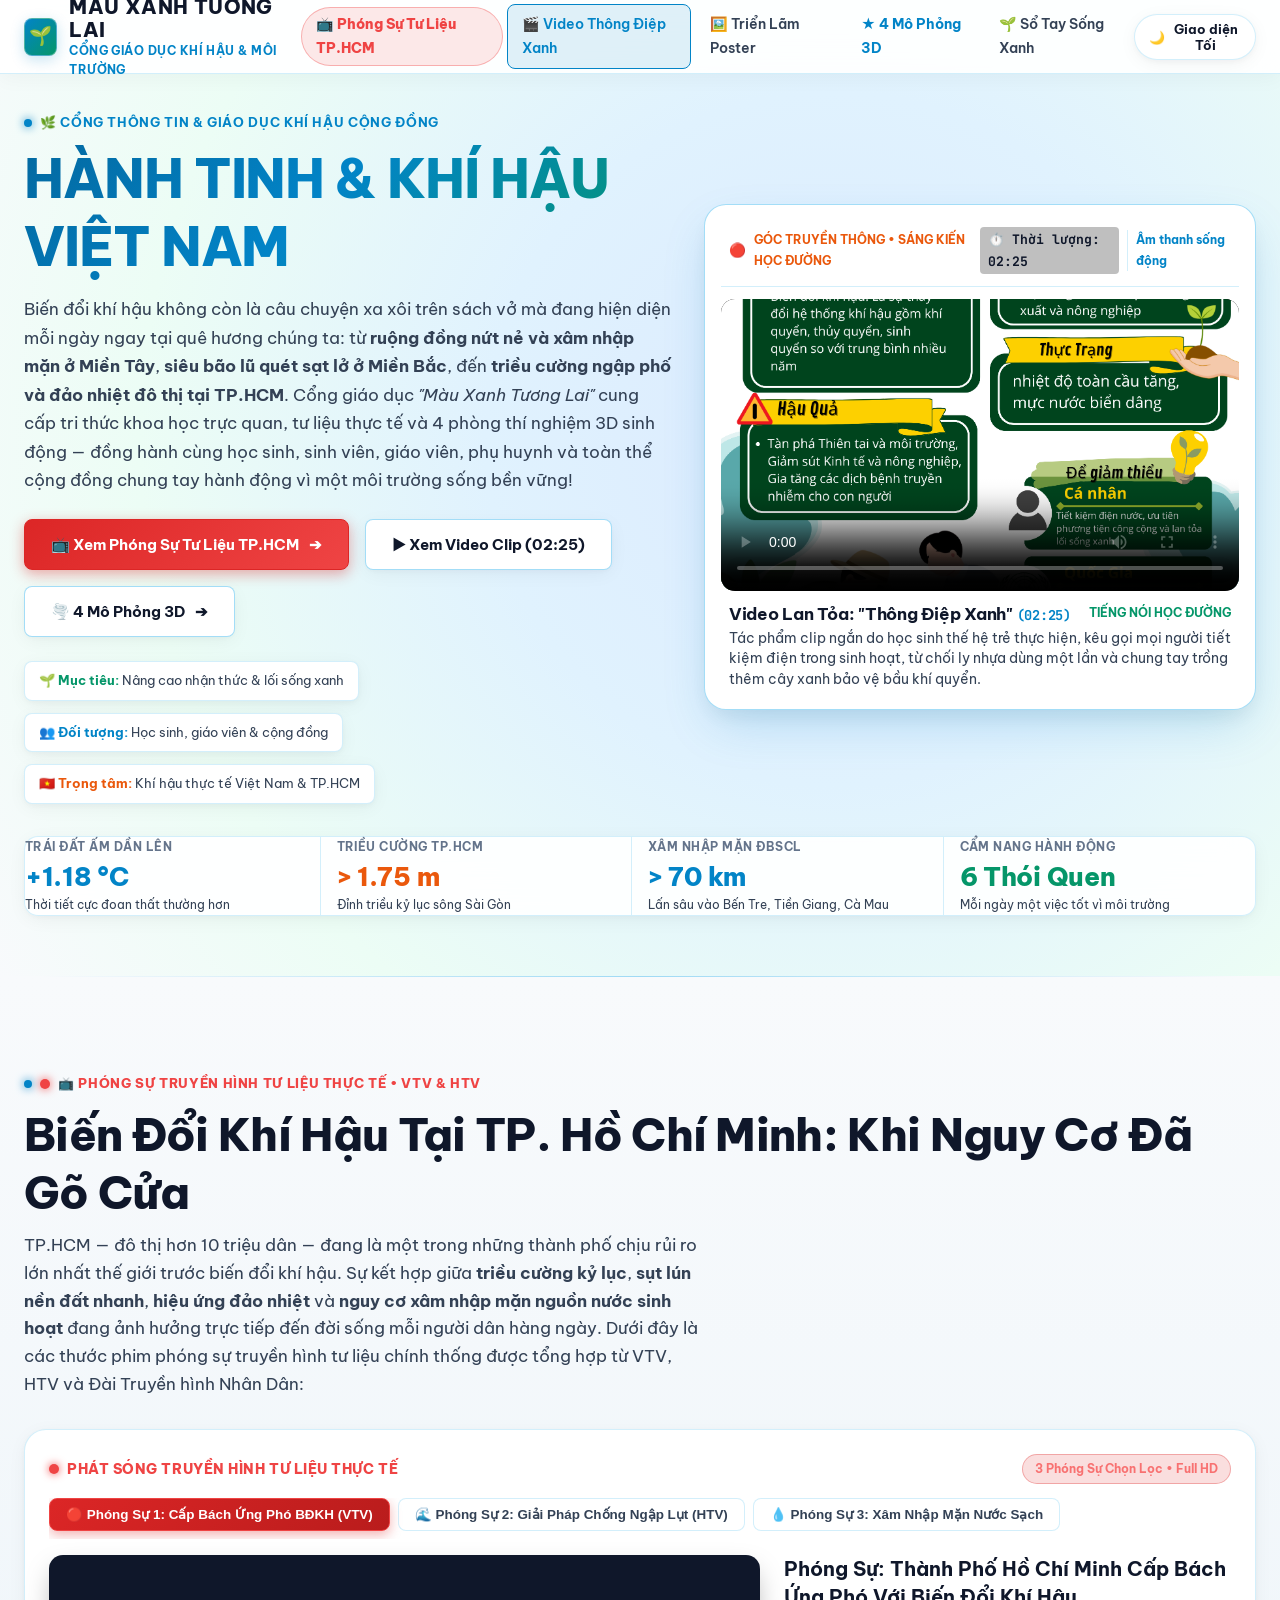
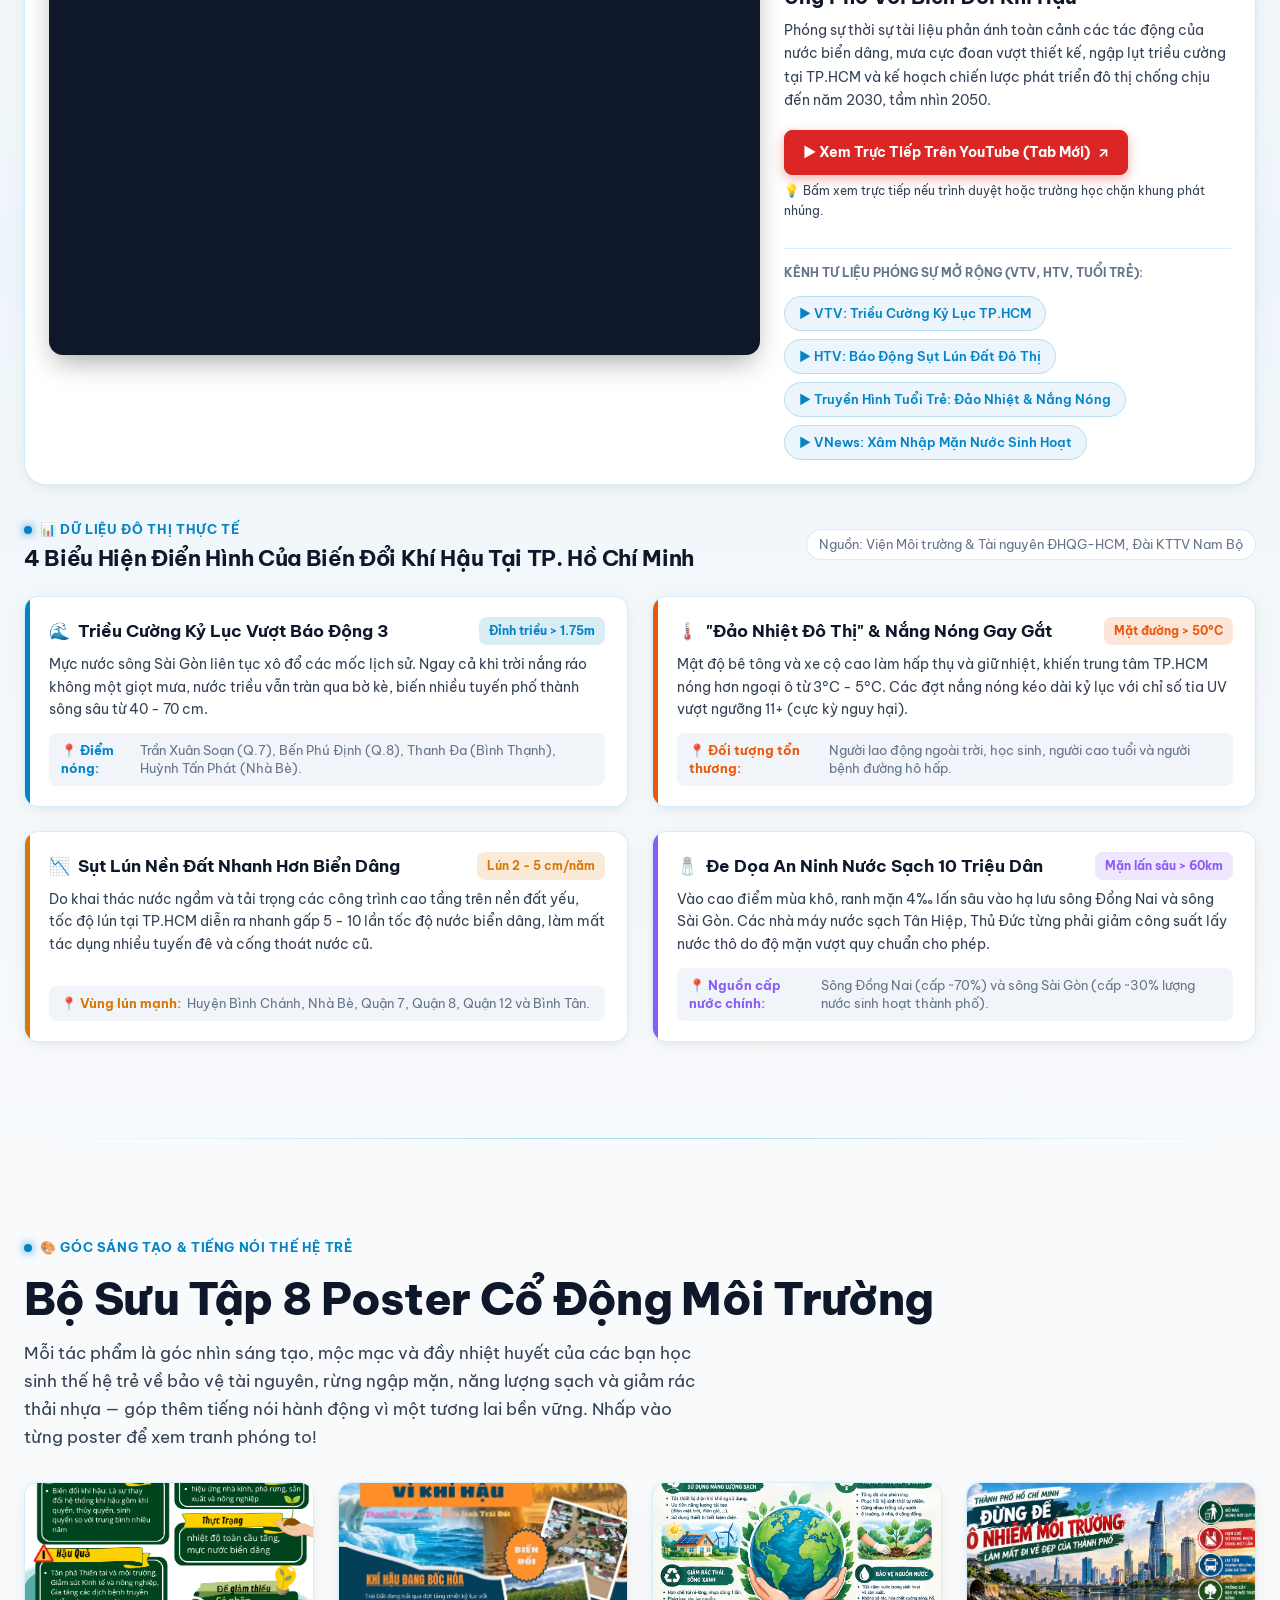
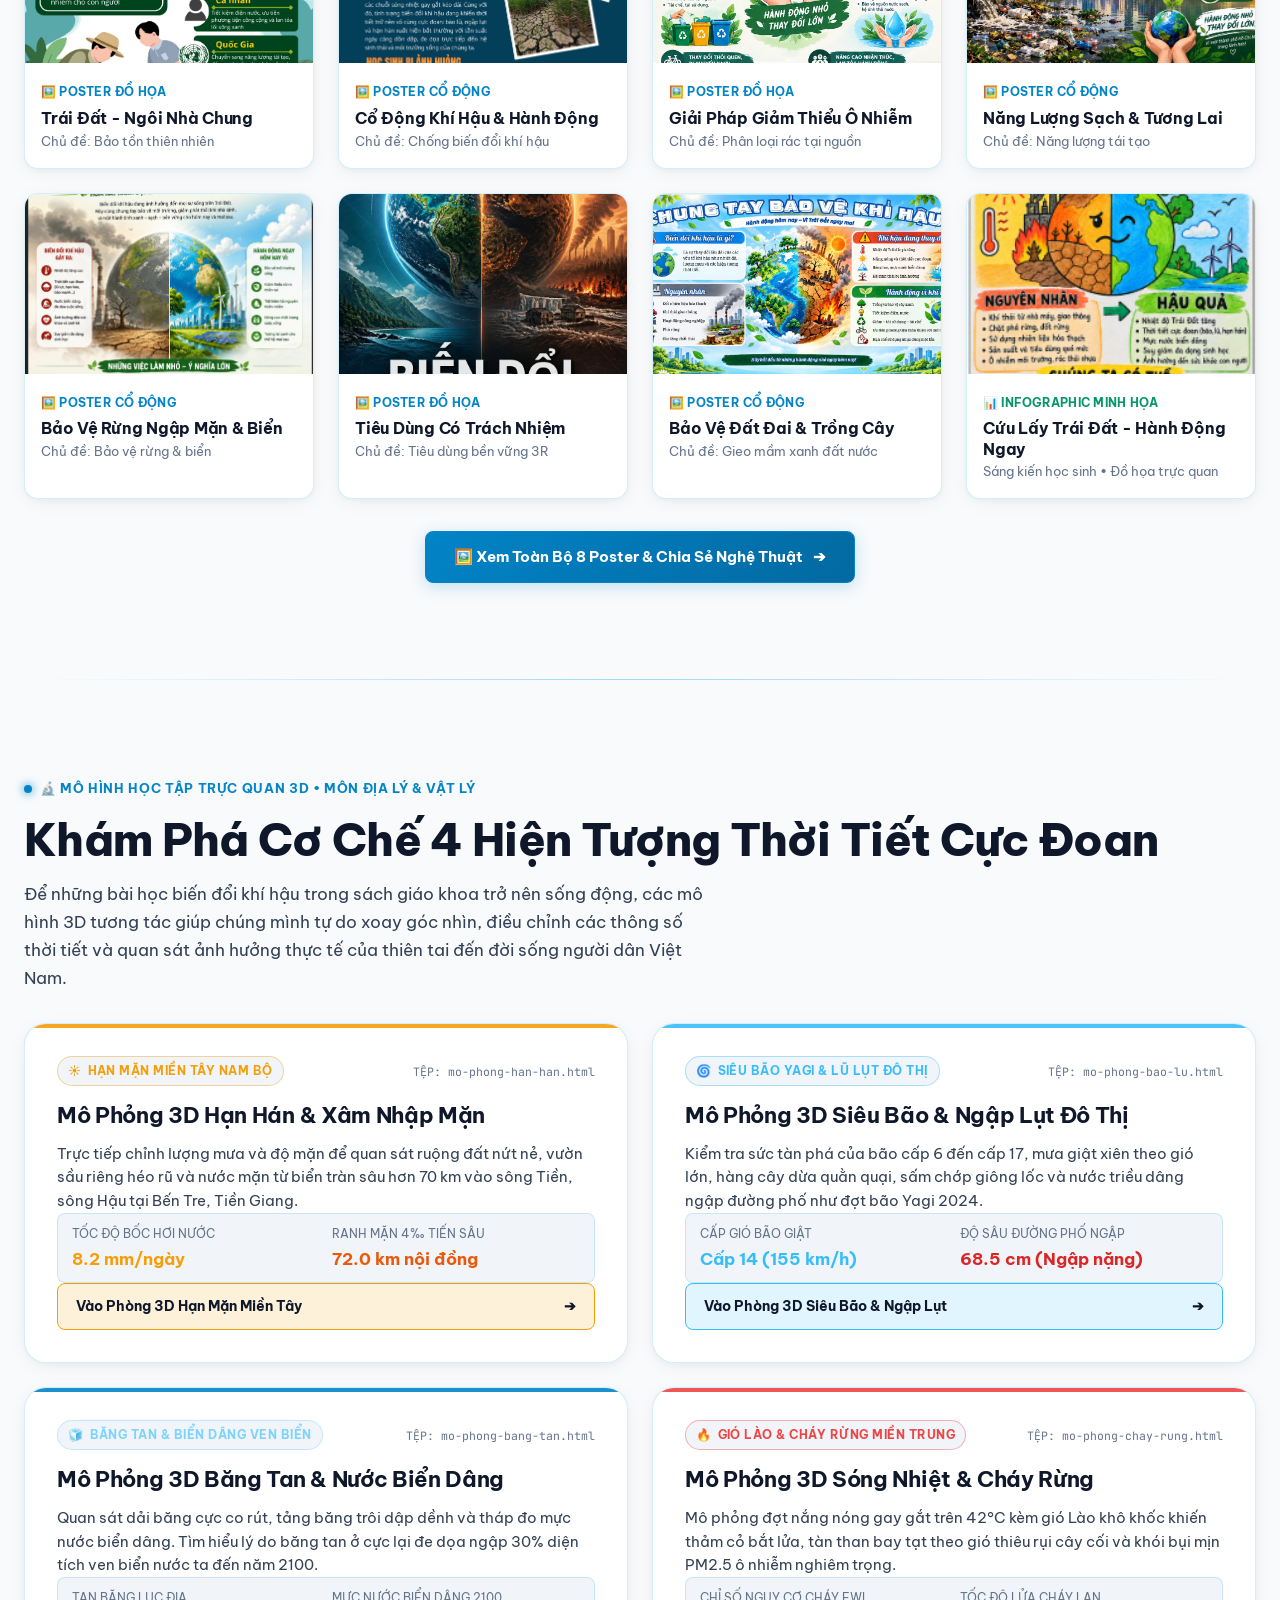
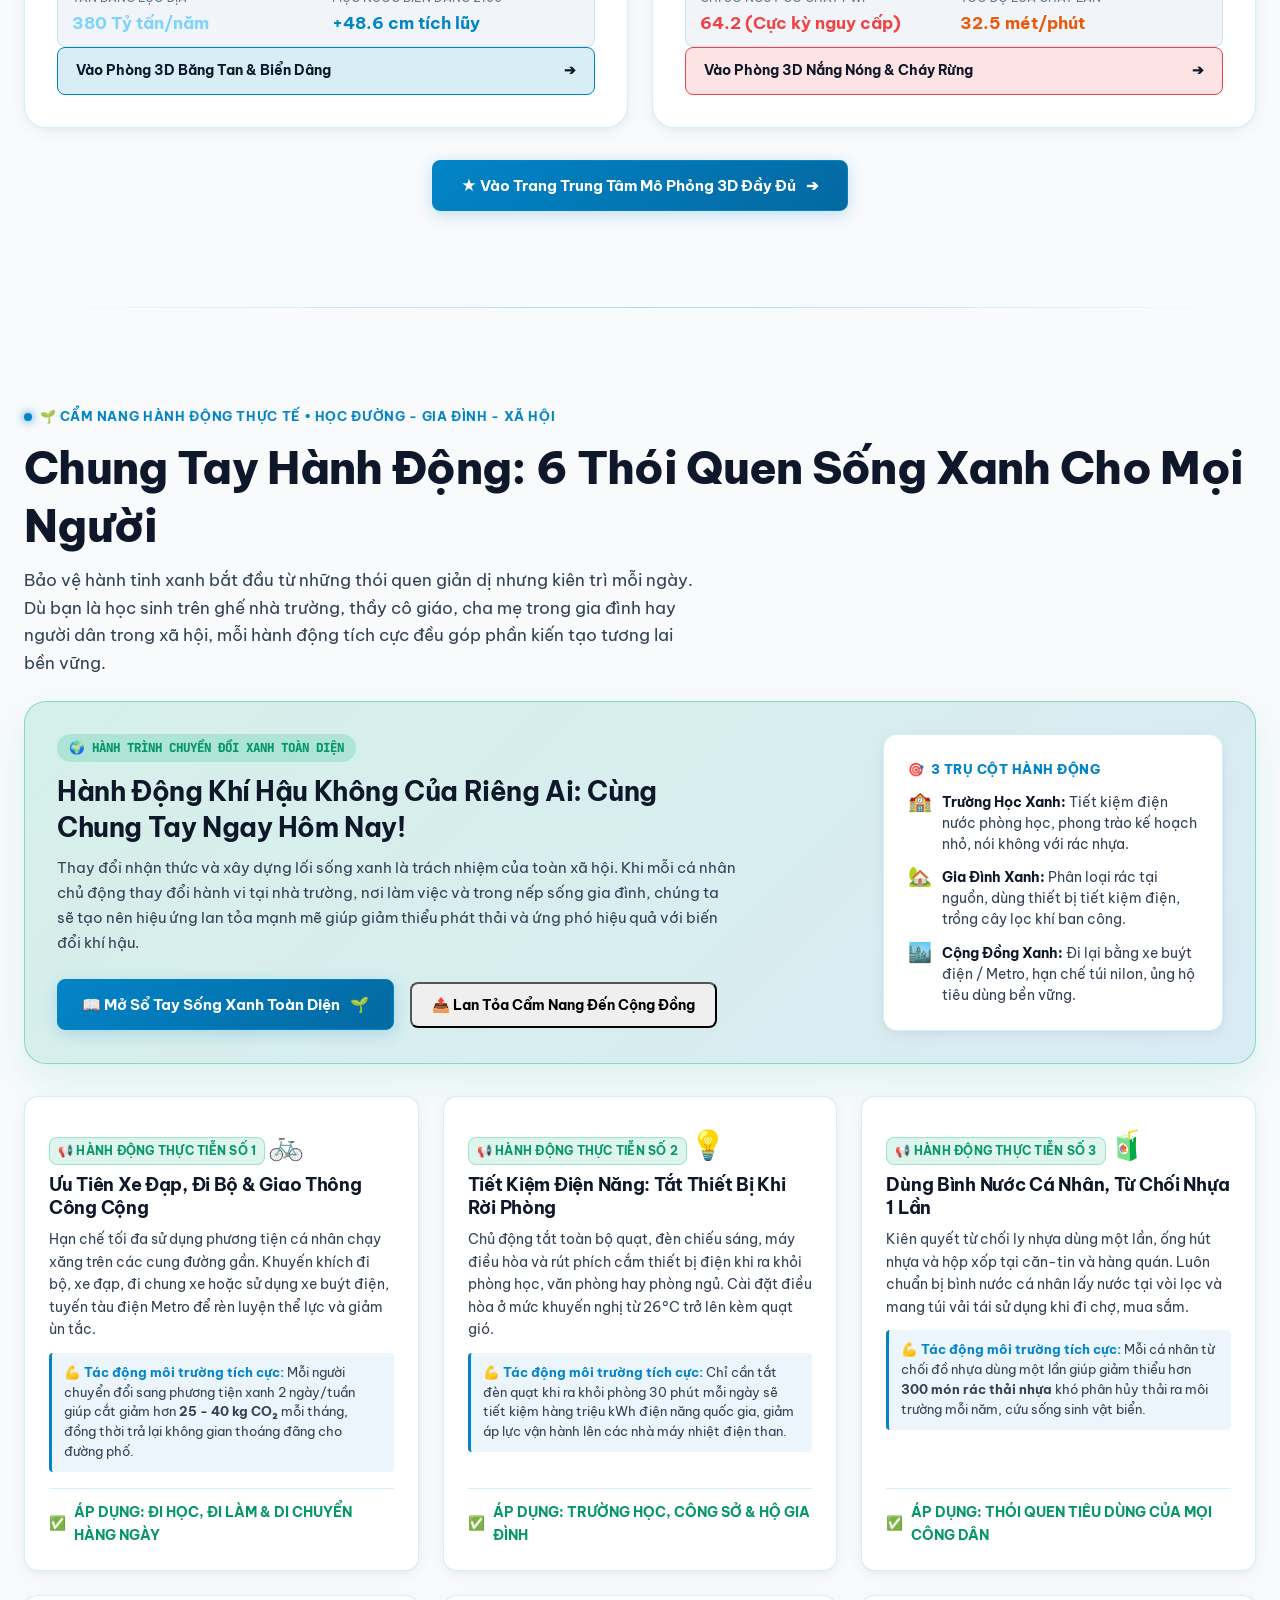
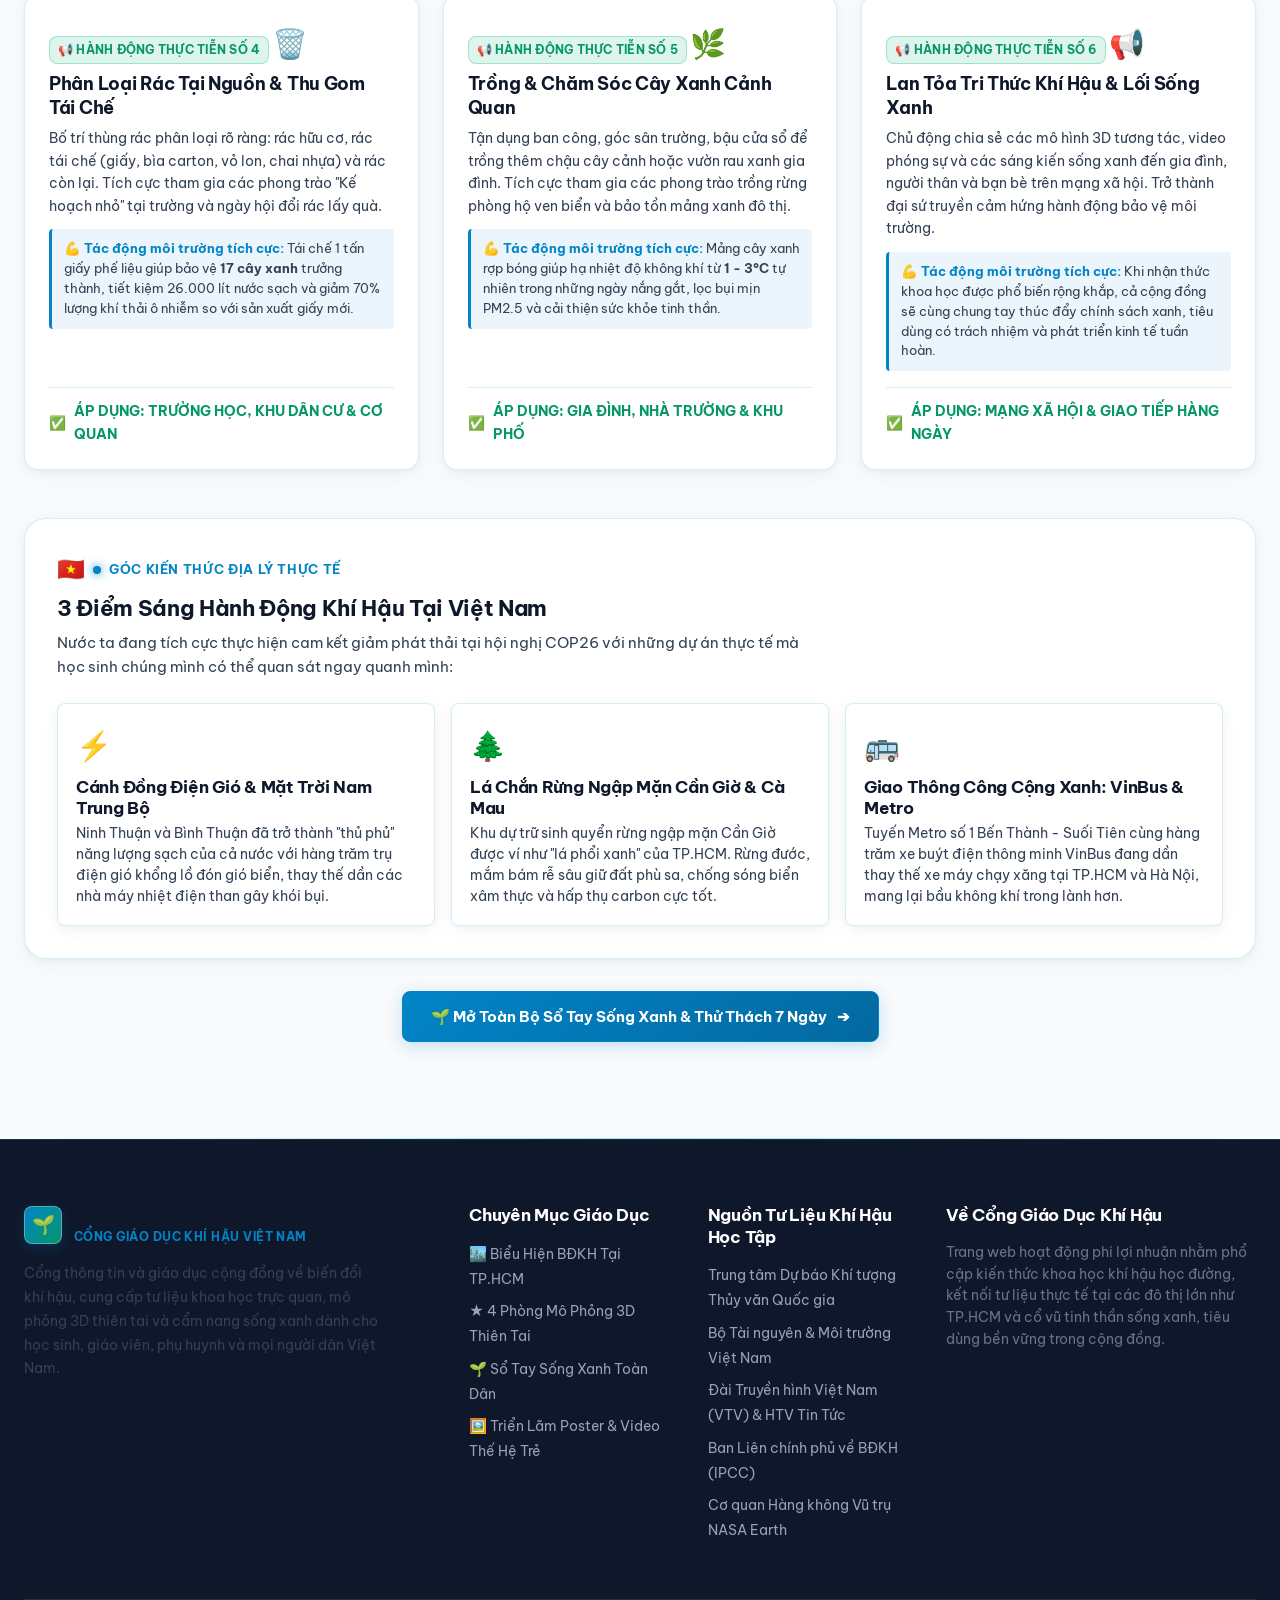
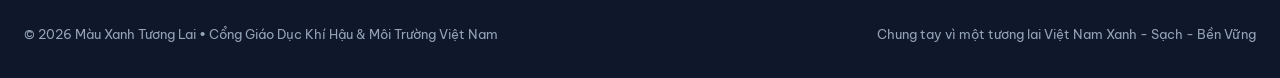
==== commit bab347bd: "Sua loi bo cuc va xoa khoang trong du thua tai phan phong su tu lieu TPHCM (bo cuc cinema va luoi 2x" ====
--- a/index.html
+++ b/index.html
@@ -177,32 +177,31 @@
         TP.HCM — đô thị hơn 10 triệu dân — đang là một trong những thành phố chịu rủi ro lớn nhất thế giới trước biến đổi khí hậu. Sự kết hợp giữa <strong>triều cường kỷ lục</strong>, <strong>sụt lún nền đất nhanh</strong>, <strong>hiệu ứng đảo nhiệt</strong> và <strong>nguy cơ xâm nhập mặn nguồn nước sinh hoạt</strong> đang ảnh hưởng trực tiếp đến đời sống mỗi người dân hàng ngày. Dưới đây là các thước phim phóng sự truyền hình tư liệu chính thống được tổng hợp từ VTV, HTV và Đài Truyền hình Nhân Dân:
       </p>
 
-      <div class="hcm-showcase-grid">
-        
-        <!-- Left Column: Video Phóng Sự & Tư Liệu YouTube -->
-        <div class="hcm-video-card">
-          <div style="display: flex; justify-content: space-between; align-items: center; margin-bottom: 12px; flex-wrap: wrap; gap: 8px;">
-            <div style="display: flex; align-items: center; gap: 8px;">
-              <span style="display: inline-block; width: 10px; height: 10px; border-radius: 50%; background: #ef4444; box-shadow: 0 0 8px #ef4444;"></span>
-              <span style="font-size: 0.85rem; font-weight: 800; color: #ef4444; text-transform: uppercase; letter-spacing: 0.04em;">PHÁT SÓNG TRUYỀN HÌNH TƯ LIỆU</span>
-            </div>
-            <span style="font-size: 0.76rem; background: rgba(220, 38, 38, 0.15); color: #f87171; padding: 4px 12px; border-radius: var(--radius-full); font-weight: 700; border: 1px solid rgba(220, 38, 38, 0.3);">3 Phóng Sự Chọn Lọc • Full HD</span>
-          </div>
-
-          <!-- Playlist Tabs -->
-          <div class="hcm-playlist-bar">
-            <button class="hcm-playlist-btn active" id="btn-video-0" onclick="selectHcmVideo(0)">
-              <span>🔴 Phóng Sự 1: Cấp Bách Ứng Phó BĐKH (VTV)</span>
-            </button>
-            <button class="hcm-playlist-btn" id="btn-video-1" onclick="selectHcmVideo(1)">
-              <span>🌊 Phóng Sự 2: Giải Pháp Chống Ngập Lụt (HTV)</span>
-            </button>
-            <button class="hcm-playlist-btn" id="btn-video-2" onclick="selectHcmVideo(2)">
-              <span>💧 Phóng Sự 3: Xâm Nhập Mặn Nước Sạch</span>
-            </button>
-          </div>
-
-          <!-- YouTube Embed Video Player -->
+      <!-- 1. KHUNG PHÓNG SỰ ĐIỆN ẢNH (CINEMA DOCUMENTARY STAGE) -->
+      <div class="hcm-cinema-card">
+        <div style="display: flex; justify-content: space-between; align-items: center; margin-bottom: 14px; flex-wrap: wrap; gap: 8px;">
+          <div style="display: flex; align-items: center; gap: 8px;">
+            <span style="display: inline-block; width: 10px; height: 10px; border-radius: 50%; background: #ef4444; box-shadow: 0 0 8px #ef4444;"></span>
+            <span style="font-size: 0.85rem; font-weight: 800; color: #ef4444; text-transform: uppercase; letter-spacing: 0.04em;">PHÁT SÓNG TRUYỀN HÌNH TƯ LIỆU THỰC TẾ</span>
+          </div>
+          <span style="font-size: 0.76rem; background: rgba(220, 38, 38, 0.15); color: #f87171; padding: 4px 12px; border-radius: var(--radius-full); font-weight: 700; border: 1px solid rgba(220, 38, 38, 0.3);">3 Phóng Sự Chọn Lọc • Full HD</span>
+        </div>
+
+        <!-- Playlist Tabs -->
+        <div class="hcm-playlist-bar">
+          <button class="hcm-playlist-btn active" id="btn-video-0" onclick="selectHcmVideo(0)">
+            <span>🔴 Phóng Sự 1: Cấp Bách Ứng Phó BĐKH (VTV)</span>
+          </button>
+          <button class="hcm-playlist-btn" id="btn-video-1" onclick="selectHcmVideo(1)">
+            <span>🌊 Phóng Sự 2: Giải Pháp Chống Ngập Lụt (HTV)</span>
+          </button>
+          <button class="hcm-playlist-btn" id="btn-video-2" onclick="selectHcmVideo(2)">
+            <span>💧 Phóng Sự 3: Xâm Nhập Mặn Nước Sạch</span>
+          </button>
+        </div>
+
+        <div class="hcm-cinema-split">
+          <!-- Left: YouTube Embed Video Player -->
           <div class="hcm-video-embed-container">
             <iframe 
               id="hcm-main-iframe"
@@ -213,43 +212,56 @@
             </iframe>
           </div>
 
+          <!-- Right: Video Meta & Actions -->
           <div class="hcm-video-meta">
             <div class="hcm-video-title" id="hcm-video-title">Phóng Sự: Thành Phố Hồ Chí Minh Cấp Bách Ứng Phó Với Biến Đổi Khí Hậu</div>
             <div class="hcm-video-desc" id="hcm-video-desc">
               Phóng sự thời sự tài liệu phản ánh toàn cảnh các tác động của nước biển dâng, mưa cực đoan vượt thiết kế, ngập lụt triều cường tại TP.HCM và kế hoạch chiến lược phát triển đô thị chống chịu đến năm 2030, tầm nhìn 2050.
             </div>
 
-            <!-- Direct YouTube Watch Button (guarantees viewing even if iframe blocked) -->
-            <div style="margin-top: 14px; display: flex; align-items: center; gap: 12px; flex-wrap: wrap;">
-              <a id="hcm-direct-yt-btn" href="https://www.youtube.com/watch?v=_oDFXuqcikQ" target="_blank" rel="noopener" class="btn-climate btn-primary" style="background: #dc2626; border-color: #dc2626; padding: 10px 18px; font-size: 0.88rem; box-shadow: 0 4px 12px rgba(220, 38, 38, 0.35);">
+            <!-- Direct YouTube Watch Button -->
+            <div style="margin-top: 4px; margin-bottom: 12px;">
+              <a id="hcm-direct-yt-btn" href="https://www.youtube.com/watch?v=_oDFXuqcikQ" target="_blank" rel="noopener" class="btn-climate btn-primary" style="background: #dc2626; border-color: #dc2626; padding: 10px 18px; font-size: 0.88rem; box-shadow: 0 4px 12px rgba(220, 38, 38, 0.35); display: inline-flex; align-items: center; gap: 8px;">
                 <span>▶ Xem Trực Tiếp Trên YouTube (Tab Mới)</span>
                 <span>↗</span>
               </a>
-              <span style="font-size: 0.8rem; color: var(--text-muted);">
-                💡 Bạn có thể bấm nút đỏ trên để mở xem trực tiếp chất lượng cao trên YouTube nếu máy tính/trường học chặn khung phát nhúng.
-              </span>
-            </div>
-          </div>
-
-          <!-- Link YouTube tư liệu chính thống -->
-          <div class="hcm-video-links-bar">
-            <span style="font-size: 0.78rem; font-weight: 700; color: var(--text-dim); width: 100%; margin-bottom: 4px;">KÊNH TƯ LIỆU PHÓNG SỰ MỞ RỘNG (VTV, HTV, TUỔI TRẺ):</span>
-            <a href="https://www.youtube.com/results?search_query=tri%E1%BB%81u+c%C6%B0%E1%BB%9Dng+k%E1%BB%B7+l%E1%BB%A5c+tphcm+vtv" target="_blank" rel="noopener" class="hcm-link-chip">
-              <span>▶ VTV: Triều Cường Kỷ Lục TP.HCM</span>
-            </a>
-            <a href="https://www.youtube.com/results?search_query=s%E1%BB%A5t+l%C3%BAn+n%E1%BB%81n+%C4%91%E1%BA%A5t+tphcm+bi%E1%BA%BFn+%C4%91%E1%BB%95i+kh%C3%AD+h%E1%BA%ADu" target="_blank" rel="noopener" class="hcm-link-chip">
-              <span>▶ HTV: Báo Động Sụt Lún Đất Đô Thị</span>
-            </a>
-            <a href="https://www.youtube.com/results?search_query=%C4%91%E1%BA%A3o+nhi%E1%BB%87t+%C4%91%C3%B4+th%E1%BB%8B+tphcm+n%E1%BA%AFng+n%C3%B3ng" target="_blank" rel="noopener" class="hcm-link-chip">
-              <span>▶ Truyền Hình Tuổi Trẻ: Đảo Nhiệt & Nắng Nóng</span>
-            </a>
-            <a href="https://www.youtube.com/results?search_query=x%C3%A2m+nh%E1%BA%ADp+m%E1%BA%B7n+s%C3%B4ng+s%C3%A0i+g%C3%B2n+%C4%91%E1%BB%93ng+nai" target="_blank" rel="noopener" class="hcm-link-chip">
-              <span>▶ VNews: Xâm Nhập Mặn Nước Sinh Hoạt</span>
-            </a>
-          </div>
-        </div>
-
-        <!-- Right Column: 4 Biểu hiện cụ thể & Thực tế nhức nhối -->
+              <div style="font-size: 0.78rem; color: var(--text-muted); margin-top: 6px;">
+                💡 Bấm xem trực tiếp nếu trình duyệt hoặc trường học chặn khung phát nhúng.
+              </div>
+            </div>
+
+            <!-- Link YouTube tư liệu chính thống -->
+            <div class="hcm-video-links-bar">
+              <span style="font-size: 0.78rem; font-weight: 700; color: var(--text-dim); width: 100%; margin-bottom: 4px;">KÊNH TƯ LIỆU PHÓNG SỰ MỞ RỘNG (VTV, HTV, TUỔI TRẺ):</span>
+              <a href="https://www.youtube.com/results?search_query=tri%E1%BB%81u+c%C6%B0%E1%BB%9Dng+k%E1%BB%B7+l%E1%BB%A5c+tphcm+vtv" target="_blank" rel="noopener" class="hcm-link-chip">
+                <span>▶ VTV: Triều Cường Kỷ Lục TP.HCM</span>
+              </a>
+              <a href="https://www.youtube.com/results?search_query=s%E1%BB%A5t+l%C3%BAn+n%E1%BB%81n+%C4%91%E1%BA%A5t+tphcm+bi%E1%BA%BFn+%C4%91%E1%BB%95i+kh%C3%AD+h%E1%BA%ADu" target="_blank" rel="noopener" class="hcm-link-chip">
+                <span>▶ HTV: Báo Động Sụt Lún Đất Đô Thị</span>
+              </a>
+              <a href="https://www.youtube.com/results?search_query=%C4%91%E1%BA%A3o+nhi%E1%BB%87t+%C4%91%C3%B4+th%E1%BB%8B+tphcm+n%E1%BA%AFng+n%C3%B3ng" target="_blank" rel="noopener" class="hcm-link-chip">
+                <span>▶ Truyền Hình Tuổi Trẻ: Đảo Nhiệt & Nắng Nóng</span>
+              </a>
+              <a href="https://www.youtube.com/results?search_query=x%C3%A2m+nh%E1%BA%ADp+m%E1%BA%B7n+s%C3%B4ng+s%C3%A0i+g%C3%B2n+%C4%91%E1%BB%93ng+nai" target="_blank" rel="noopener" class="hcm-link-chip">
+                <span>▶ VNews: Xâm Nhập Mặn Nước Sinh Hoạt</span>
+              </a>
+            </div>
+          </div>
+        </div>
+      </div>
+
+      <!-- 2. LƯỚI 4 BIỂU HIỆN CỤ THỂ CỦA BIẾN ĐỔI KHÍ HẬU TẠI TP.HCM (CÂN XỨNG 2x2) -->
+      <div style="margin-top: var(--sp-8);">
+        <div style="display: flex; align-items: center; justify-content: space-between; margin-bottom: var(--sp-6); flex-wrap: wrap; gap: 8px;">
+          <div>
+            <div class="section-eyebrow" style="color: var(--cyan-glacier); margin-bottom: 4px;">📊 DỮ LIỆU ĐÔ THỊ THỰC TẾ</div>
+            <h3 style="font-size: 1.35rem; color: var(--text-white); margin: 0;">4 Biểu Hiện Điển Hình Của Biến Đổi Khí Hậu Tại TP. Hồ Chí Minh</h3>
+          </div>
+          <span style="font-size: 0.8rem; color: var(--text-dim); background: var(--card-bg); padding: 4px 12px; border-radius: var(--radius-full); border: 1px solid var(--space-border);">
+            Nguồn: Viện Môi trường & Tài nguyên ĐHQG-HCM, Đài KTTV Nam Bộ
+          </span>
+        </div>
+
         <div class="hcm-manifest-grid">
           
           <!-- Manifest 1: Triều Cường -->
@@ -325,7 +337,6 @@
           </article>
 
         </div>
-
       </div>
     </div>
   </section>
--- a/css/climateverse.css
+++ b/css/climateverse.css
@@ -1800,42 +1800,49 @@
   position: relative;
 }
 
-.hcm-showcase-grid {
-  display: grid;
-  grid-template-columns: 1.15fr 0.85fr;
-  gap: var(--sp-8);
-  align-items: stretch;
-  margin-top: var(--sp-8);
-}
-
-.hcm-video-card {
+/* Khung Trình Chiếu Phóng Sự Điện Ảnh (Cinema Documentary Stage) */
+.hcm-cinema-card {
   background: var(--space-surface);
   border: 1px solid var(--space-border);
   border-radius: var(--radius-lg);
   padding: var(--sp-6);
   box-shadow: var(--card-shadow);
-  display: flex;
-  flex-direction: column;
+  margin-top: var(--sp-8);
+  margin-bottom: var(--sp-10);
+}
+
+.hcm-cinema-split {
+  display: grid;
+  grid-template-columns: 1.35fr 0.85fr;
+  gap: var(--sp-6);
+  align-items: start;
+}
+
+@media (max-width: 992px) {
+  .hcm-cinema-split {
+    grid-template-columns: 1fr;
+    gap: var(--sp-6);
+  }
 }
 
 .hcm-playlist-bar {
   display: flex;
   gap: 8px;
   overflow-x: auto;
-  padding-bottom: 6px;
-  margin-bottom: 12px;
+  padding-bottom: 8px;
+  margin-bottom: 16px;
 }
 
 .hcm-playlist-btn {
   display: inline-flex;
   align-items: center;
   gap: 6px;
-  padding: 8px 14px;
+  padding: 8px 16px;
   border-radius: var(--radius-sm);
   background: rgba(255, 255, 255, 0.05);
   border: 1px solid var(--space-border);
   color: var(--text-muted);
-  font-size: 0.82rem;
+  font-size: 0.84rem;
   font-weight: 600;
   cursor: pointer;
   white-space: nowrap;
@@ -1863,7 +1870,7 @@
   border-radius: var(--radius-md);
   overflow: hidden;
   background: #0f172a;
-  box-shadow: 0 12px 28px -6px rgba(0, 0, 0, 0.25);
+  box-shadow: 0 12px 28px -6px rgba(0, 0, 0, 0.35);
 }
 
 .hcm-video-embed-container iframe {
@@ -1876,21 +1883,23 @@
 }
 
 .hcm-video-meta {
-  margin-top: var(--sp-4);
-  flex-grow: 1;
+  display: flex;
+  flex-direction: column;
 }
 
 .hcm-video-title {
-  font-size: 1.15rem;
+  font-size: 1.25rem;
   font-weight: 700;
   color: var(--text-white);
-  margin-bottom: 6px;
+  margin-bottom: 8px;
+  line-height: 1.4;
 }
 
 .hcm-video-desc {
-  font-size: 0.88rem;
+  font-size: 0.9rem;
   color: var(--text-muted);
   line-height: 1.6;
+  margin-bottom: 14px;
 }
 
 .hcm-video-links-bar {
@@ -1923,21 +1932,30 @@
   transform: translateY(-1px);
 }
 
+/* Lưới 4 Thẻ Biểu Hiện Khí Hậu Cân Xứng 2x2 (Balanced 2x2 Grid) */
 .hcm-manifest-grid {
   display: grid;
-  grid-template-columns: 1fr;
-  gap: var(--sp-4);
+  grid-template-columns: repeat(2, 1fr);
+  gap: var(--sp-6);
+}
+
+@media (max-width: 768px) {
+  .hcm-manifest-grid {
+    grid-template-columns: 1fr;
+  }
 }
 
 .hcm-manifest-card {
   background: var(--space-surface);
   border: 1px solid var(--space-border);
   border-radius: var(--radius-md);
-  padding: 16px 18px 16px 22px;
+  padding: 20px 22px 20px 24px;
   box-shadow: var(--card-shadow);
   transition: all 0.25s ease;
   position: relative;
   overflow: hidden;
+  display: flex;
+  flex-direction: column;
 }
 
 .hcm-manifest-card::before {
@@ -1964,11 +1982,11 @@
   display: flex;
   justify-content: space-between;
   align-items: center;
-  margin-bottom: 6px;
+  margin-bottom: 8px;
 }
 
 .hcm-manifest-title {
-  font-size: 1rem;
+  font-size: 1.05rem;
   font-weight: 700;
   color: var(--text-white);
   display: flex;
@@ -1977,36 +1995,33 @@
 }
 
 .hcm-manifest-badge {
-  font-size: 0.74rem;
-  font-weight: 700;
-  padding: 3px 8px;
+  font-size: 0.76rem;
+  font-weight: 700;
+  padding: 4px 10px;
   border-radius: var(--radius-sm);
   background: rgba(2, 132, 199, 0.1);
   color: var(--cyan-glacier);
+  white-space: nowrap;
 }
 
 .hcm-manifest-desc {
-  font-size: 0.85rem;
+  font-size: 0.88rem;
   color: var(--text-muted);
-  line-height: 1.55;
-  margin-bottom: 8px;
+  line-height: 1.6;
+  margin-bottom: 12px;
+  flex-grow: 1;
 }
 
 .hcm-manifest-hotspots {
-  font-size: 0.78rem;
+  font-size: 0.8rem;
   color: var(--text-dim);
   background: var(--space-bg);
-  padding: 5px 10px;
+  padding: 8px 12px;
   border-radius: var(--radius-sm);
   display: flex;
   align-items: center;
   gap: 6px;
-}
-
-@media (max-width: 1024px) {
-  .hcm-showcase-grid {
-    grid-template-columns: 1fr;
-  }
+  line-height: 1.45;
 }
 
 @media (max-width: 768px) {
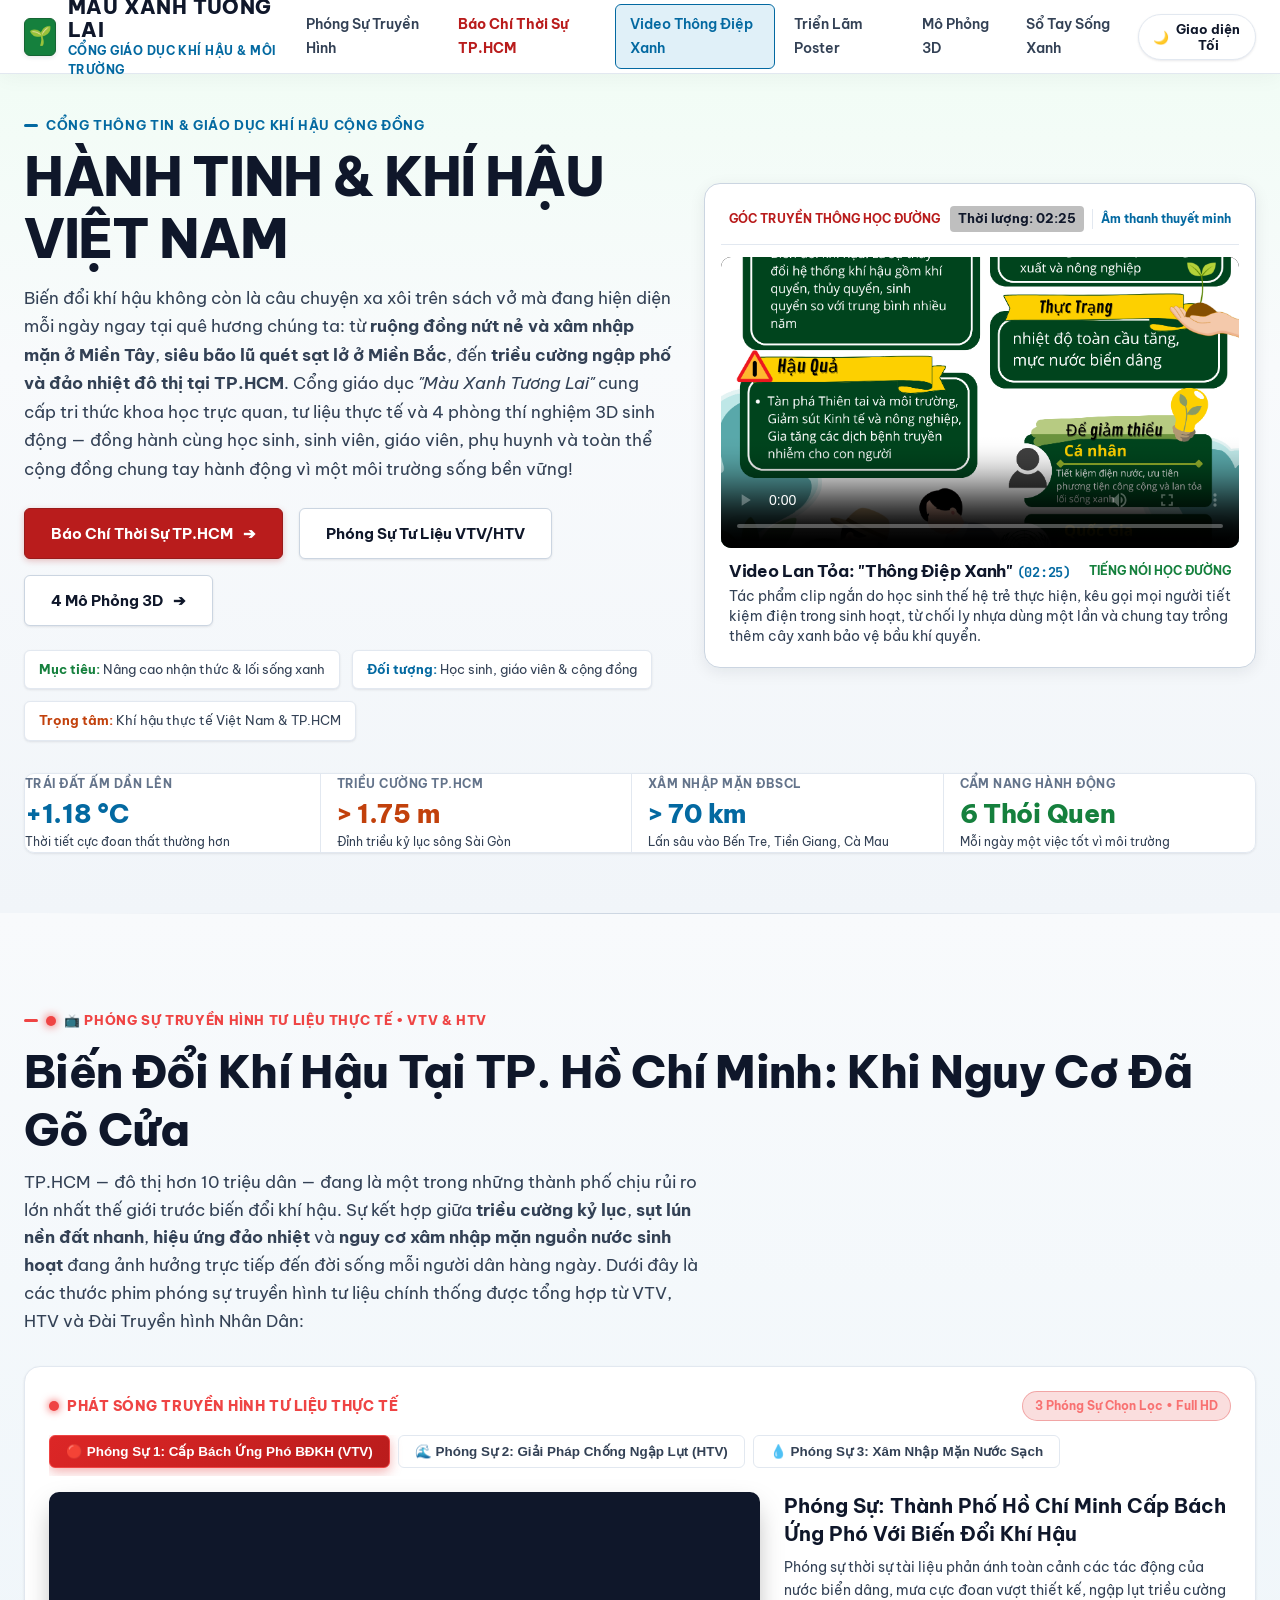
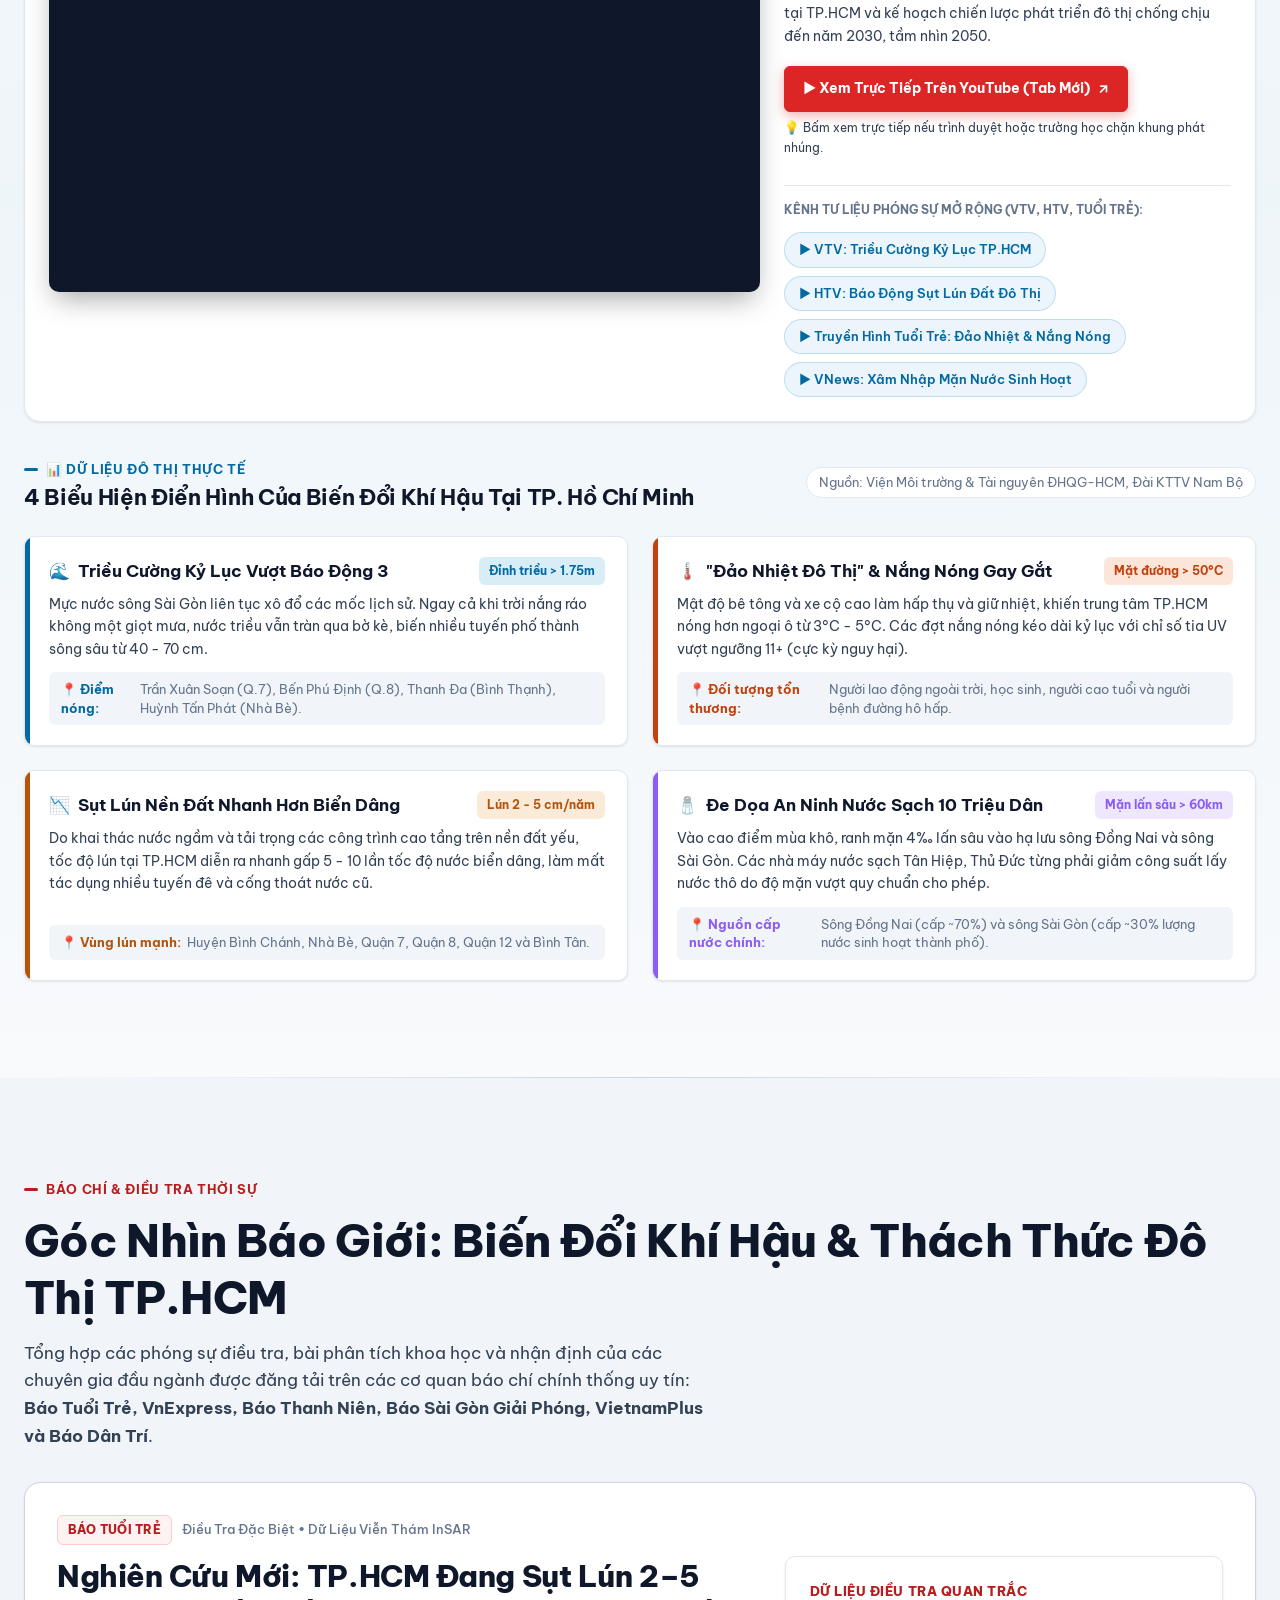
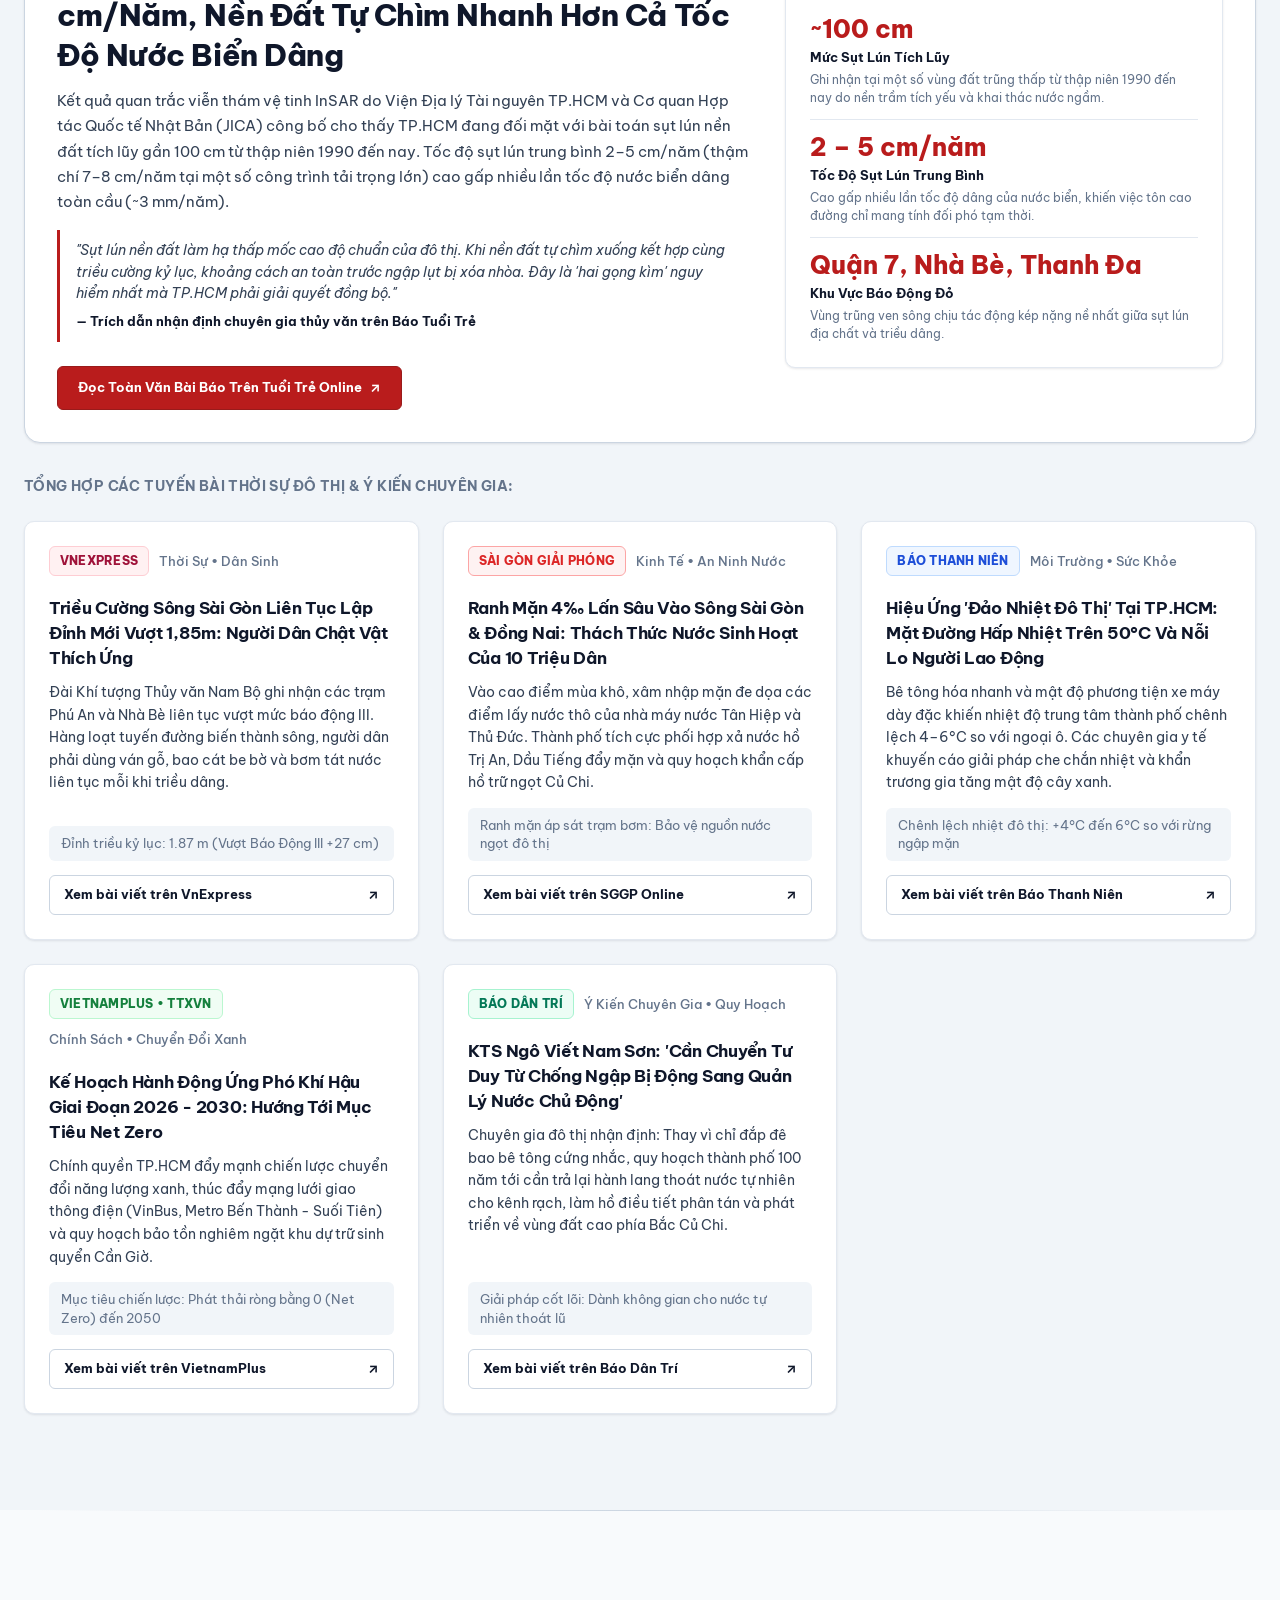
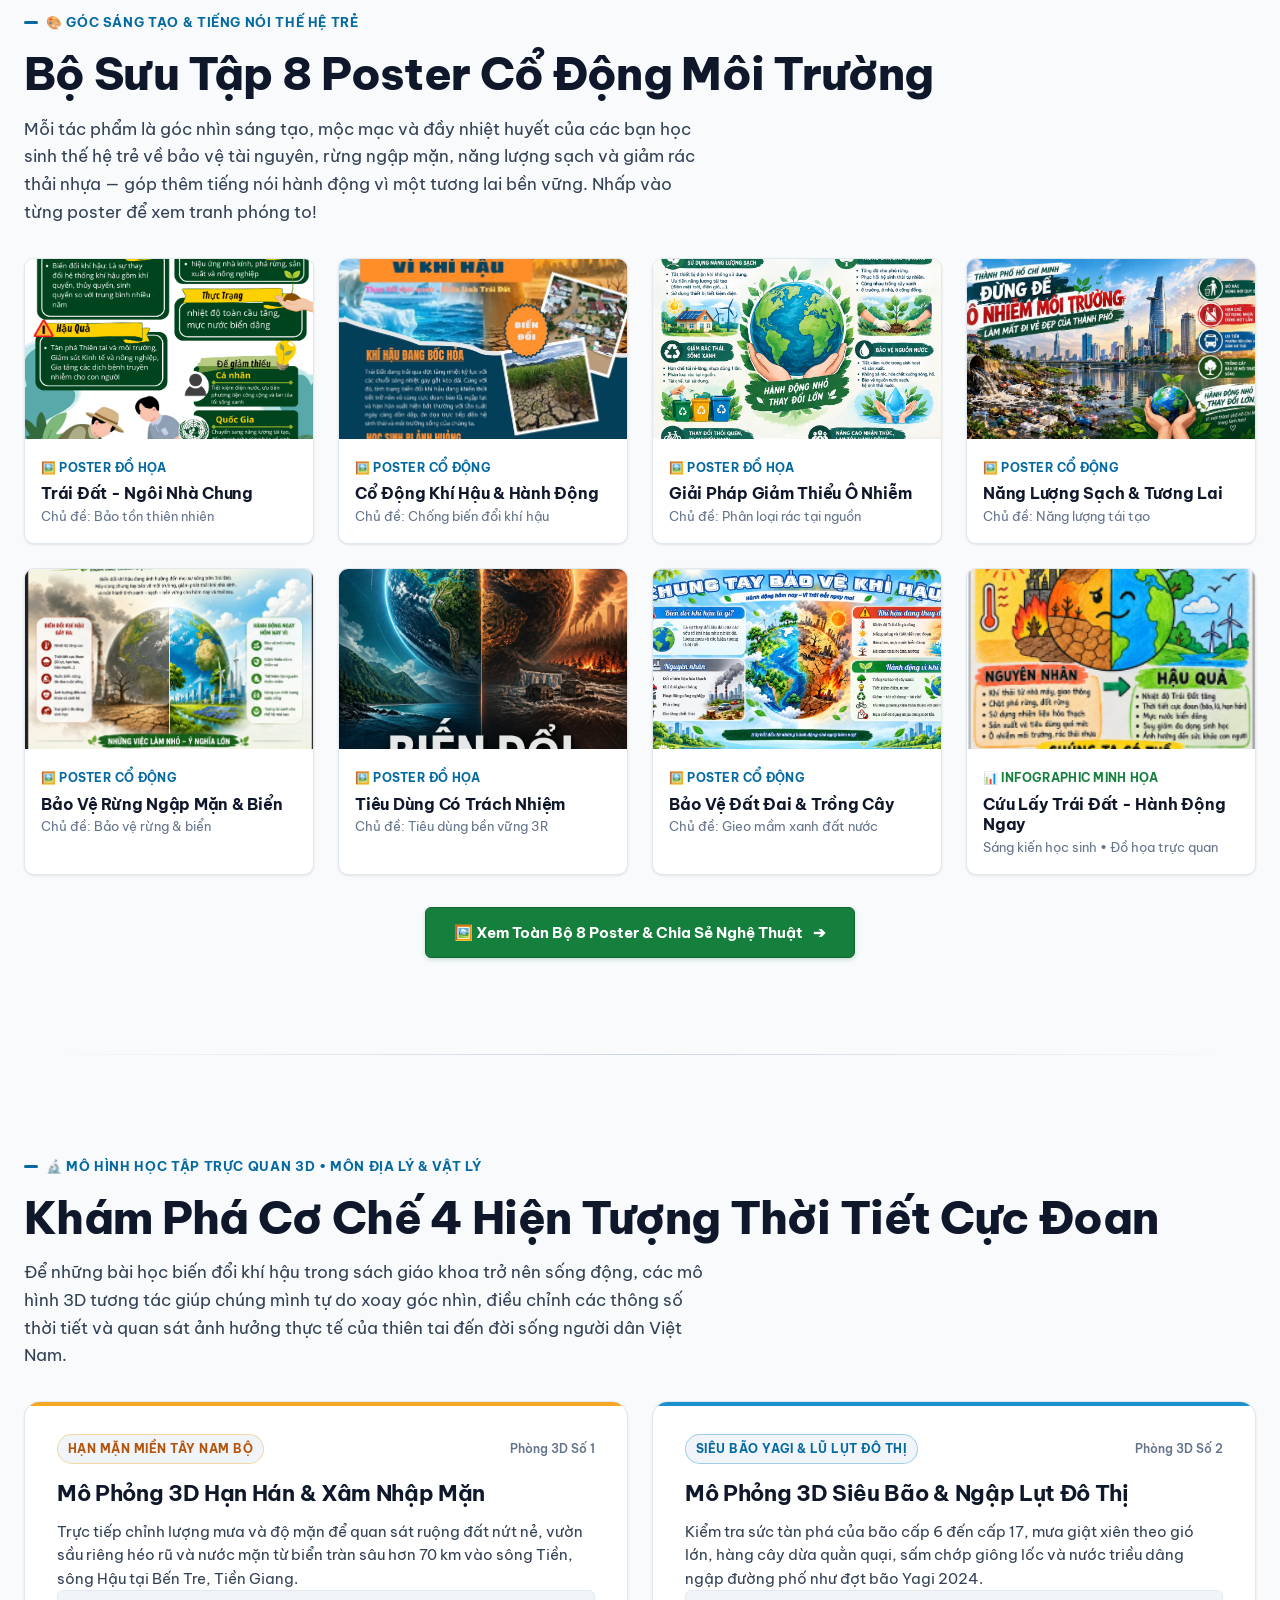
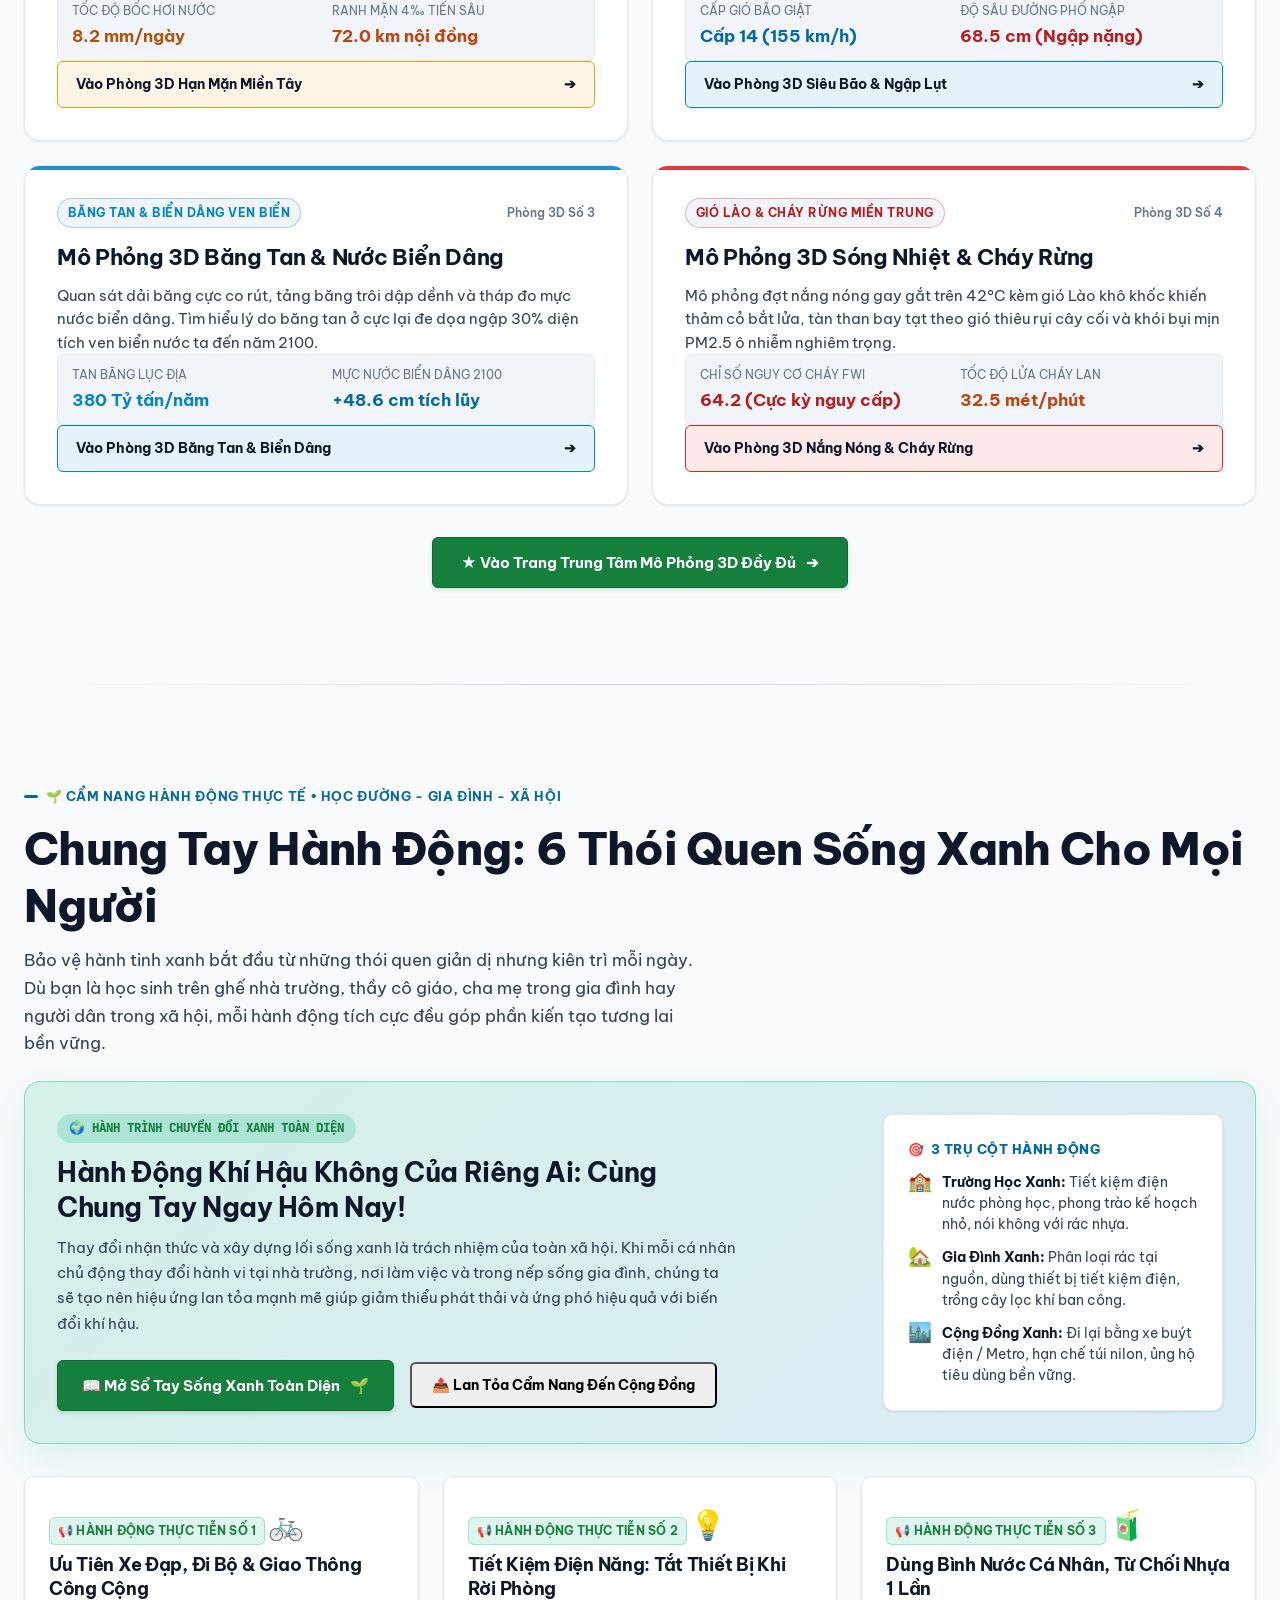
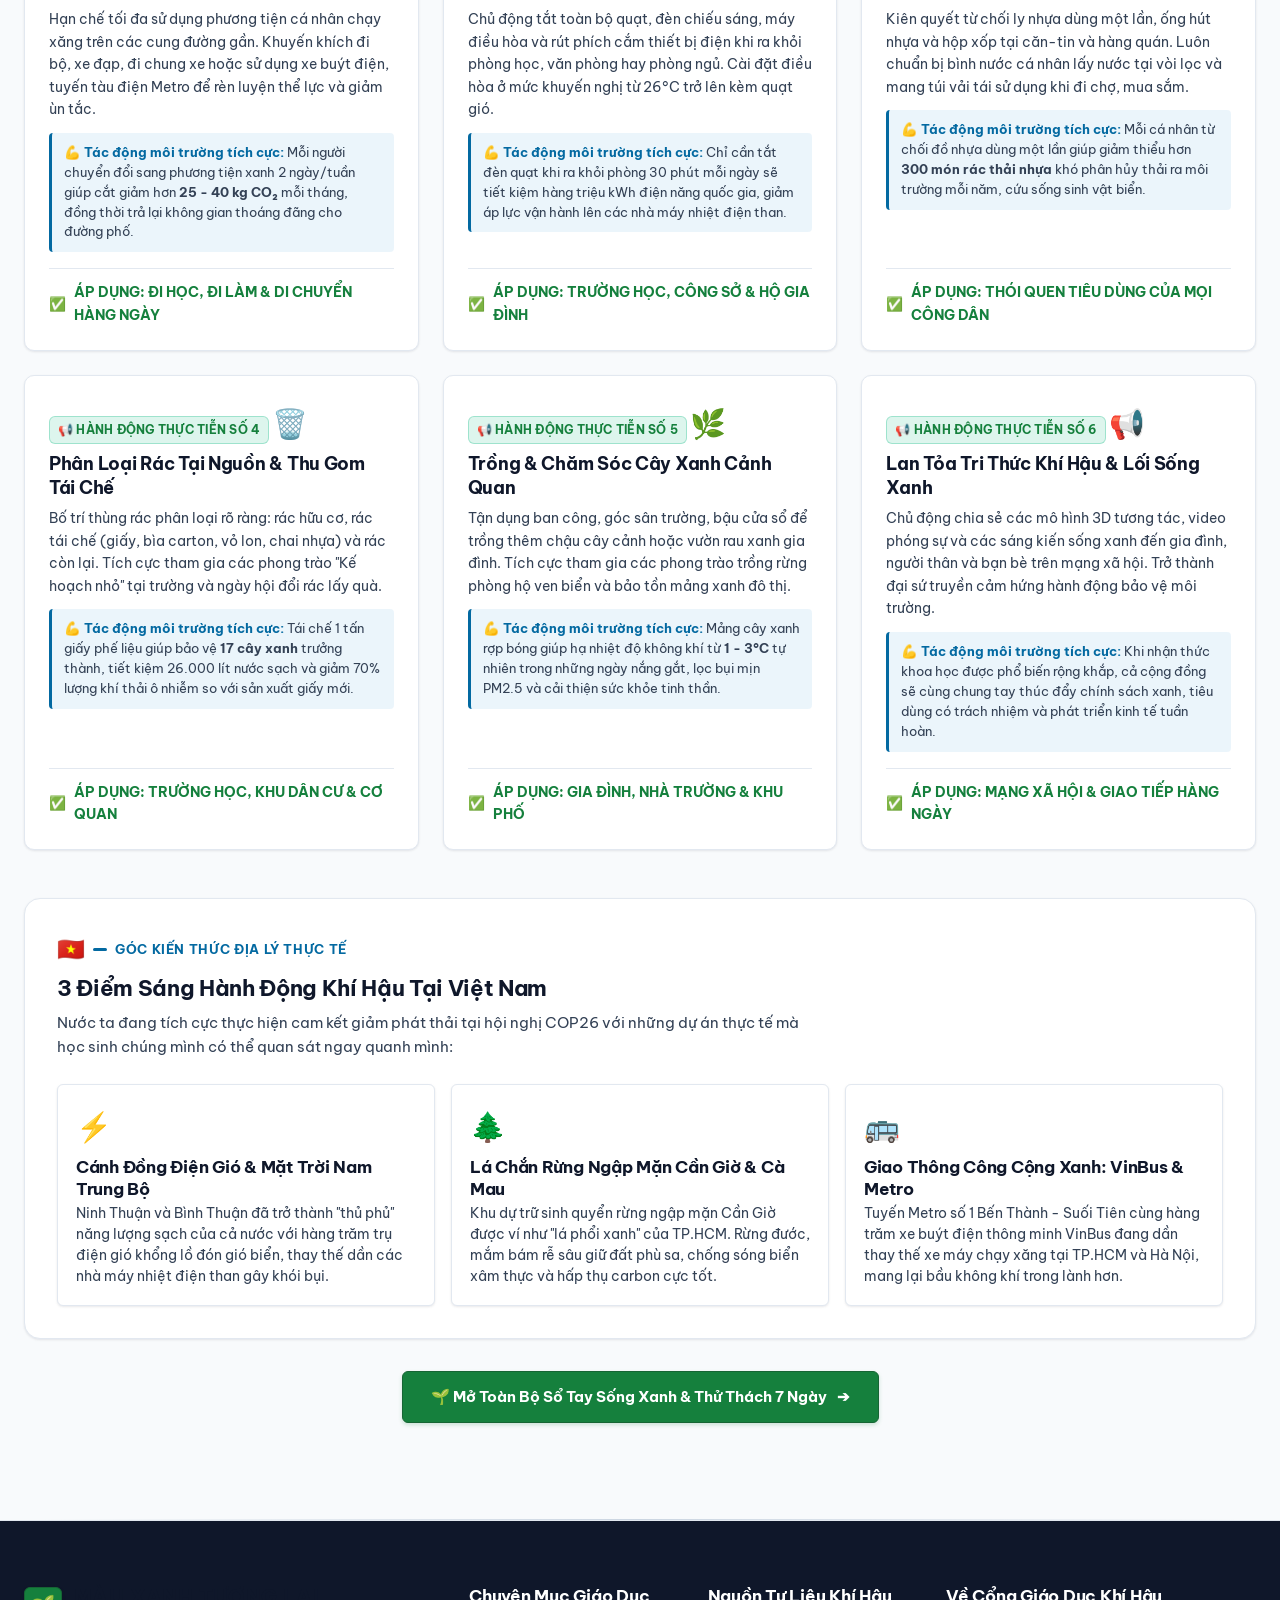
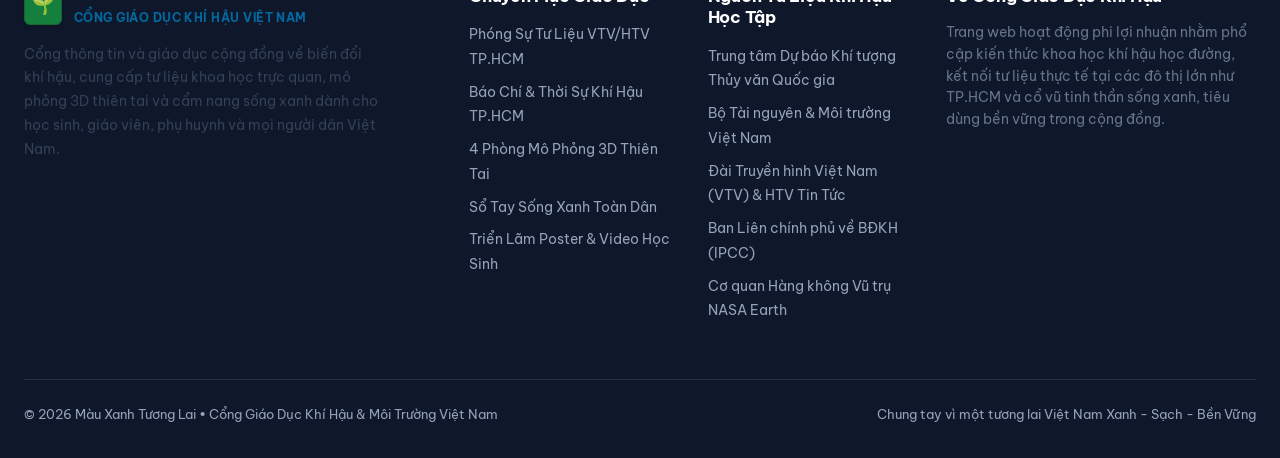
==== commit 4b2be716: "Them chuyen muc bao chi thoi su BDKH TPHCM (Tuoi Tre, VnExpress, Thanh Nien, SGGP, VietnamPlus, Dan " ====
--- a/index.html
+++ b/index.html
@@ -33,11 +33,12 @@
       <!-- Primary Navigation -->
       <nav aria-label="Điều hướng chính">
         <ul class="hud-nav-links">
-          <li><a href="#phong-su-tu-lieu" class="hud-link" style="color: #ef4444; font-weight: 800; background: rgba(239, 68, 68, 0.12); border: 1px solid rgba(239, 68, 68, 0.35); border-radius: var(--radius-full); padding: 5px 14px;">📺 Phóng Sự Tư Liệu TP.HCM</a></li>
-          <li><a href="index.html" class="hud-link active">🎬 Video Thông Điệp Xanh</a></li>
-          <li><a href="trien-lam-poster.html" class="hud-link">🖼️ Triển Lãm Poster</a></li>
-          <li><a href="trung-tam-mo-phong.html" class="hud-link" style="color: var(--cyan-glacier); font-weight: 700;">★ 4 Mô Phỏng 3D</a></li>
-          <li><a href="so-tay-song-xanh.html" class="hud-link">🌱 Sổ Tay Sống Xanh</a></li>
+          <li><a href="#phong-su-tu-lieu" class="hud-link">Phóng Sự Truyền Hình</a></li>
+          <li><a href="#bao-chi-tphcm" class="hud-link" style="color: #b91c1c; font-weight: 700;">Báo Chí Thời Sự TP.HCM</a></li>
+          <li><a href="index.html" class="hud-link active">Video Thông Điệp Xanh</a></li>
+          <li><a href="trien-lam-poster.html" class="hud-link">Triển Lãm Poster</a></li>
+          <li><a href="trung-tam-mo-phong.html" class="hud-link">Mô Phỏng 3D</a></li>
+          <li><a href="so-tay-song-xanh.html" class="hud-link">Sổ Tay Sống Xanh</a></li>
         </ul>
       </nav>
 
@@ -61,8 +62,8 @@
         
         <!-- Left Column: Story, Inspiring Message & Quick Links -->
         <div class="hero-content-box">
-          <div class="section-eyebrow" style="margin-bottom: 10px;">🌿 CỔNG THÔNG TIN & GIÁO DỤC KHÍ HẬU CỘNG ĐỒNG</div>
-          <h1 class="hero-title" style="font-size: clamp(2.2rem, 4.2vw, 3.5rem); margin-bottom: 14px;">
+          <div class="section-eyebrow" style="margin-bottom: 10px;">CỔNG THÔNG TIN & GIÁO DỤC KHÍ HẬU CỘNG ĐỒNG</div>
+          <h1 class="hero-title" style="font-size: clamp(2.2rem, 4.2vw, 3.4rem); margin-bottom: 14px;">
             HÀNH TINH & KHÍ HẬU VIỆT NAM
           </h1>
           <p class="hero-desc" style="font-size: 1.05rem; line-height: 1.7; margin-bottom: var(--sp-6);">
@@ -70,15 +71,15 @@
           </p>
 
           <div class="hero-cta-group" style="margin-bottom: var(--sp-6);">
-            <a href="#phong-su-tu-lieu" class="btn-climate btn-primary" style="background: linear-gradient(135deg, #dc2626, #ef4444); border-color: #dc2626; box-shadow: 0 4px 14px rgba(220, 38, 38, 0.4);">
-              <span>📺 Xem Phóng Sự Tư Liệu TP.HCM</span>
+            <a href="#bao-chi-tphcm" class="btn-climate btn-primary" style="background: #b91c1c; border-color: #991b1b; box-shadow: 0 2px 6px rgba(185, 28, 28, 0.25);">
+              <span>Báo Chí Thời Sự TP.HCM</span>
               <span>➔</span>
             </a>
-            <a href="#hero-main-video" class="btn-climate btn-ghost" onclick="const v = document.getElementById('hero-main-video'); if(v) { v.play(); v.scrollIntoView({behavior: 'smooth', block: 'center'}); }">
-              <span>▶ Xem Video Clip (02:25)</span>
+            <a href="#phong-su-tu-lieu" class="btn-climate btn-ghost">
+              <span>Phóng Sự Tư Liệu VTV/HTV</span>
             </a>
             <a href="trung-tam-mo-phong.html" class="btn-climate btn-ghost">
-              <span>🌪️ 4 Mô Phỏng 3D</span>
+              <span>4 Mô Phỏng 3D</span>
               <span>➔</span>
             </a>
           </div>
@@ -86,13 +87,13 @@
           <!-- Quick Highlights Row -->
           <div style="display: flex; gap: var(--sp-3); flex-wrap: wrap;">
             <div style="background: var(--space-surface); border: 1px solid var(--space-border); padding: 8px 14px; border-radius: var(--radius-sm); box-shadow: var(--card-shadow); font-size: 0.82rem;">
-              <span style="color: var(--data-vegetation); font-weight: 700;">🌱 Mục tiêu:</span> Nâng cao nhận thức & lối sống xanh
+              <span style="color: var(--data-vegetation); font-weight: 700;">Mục tiêu:</span> Nâng cao nhận thức & lối sống xanh
             </div>
             <div style="background: var(--space-surface); border: 1px solid var(--space-border); padding: 8px 14px; border-radius: var(--radius-sm); box-shadow: var(--card-shadow); font-size: 0.82rem;">
-              <span style="color: var(--cyan-glacier); font-weight: 700;">👥 Đối tượng:</span> Học sinh, giáo viên & cộng đồng
+              <span style="color: var(--cyan-glacier); font-weight: 700;">Đối tượng:</span> Học sinh, giáo viên & cộng đồng
             </div>
             <div style="background: var(--space-surface); border: 1px solid var(--space-border); padding: 8px 14px; border-radius: var(--radius-sm); box-shadow: var(--card-shadow); font-size: 0.82rem;">
-              <span style="color: var(--data-heat); font-weight: 700;">🇻🇳 Trọng tâm:</span> Khí hậu thực tế Việt Nam & TP.HCM
+              <span style="color: var(--data-heat); font-weight: 700;">Trọng tâm:</span> Khí hậu thực tế Việt Nam & TP.HCM
             </div>
           </div>
         </div>
@@ -100,13 +101,12 @@
         <!-- Right Column: Video Player Showcase Card -->
         <div class="hero-video-showcase-box">
           <div class="hero-video-header-bar">
-            <div class="hero-video-tag">
-              <span style="color: #ef4444; font-size: 0.85rem;">🔴</span>
-              <span>GÓC TRUYỀN THÔNG • SÁNG KIẾN HỌC ĐƯỜNG</span>
+            <div class="hero-video-tag" style="color: #b91c1c;">
+              <span>GÓC TRUYỀN THÔNG HỌC ĐƯỜNG</span>
             </div>
             <div style="color: var(--text-dim); display: flex; align-items: center; gap: 8px;">
-              <span id="hero-video-duration" style="font-family: var(--font-mono); font-size: 0.82rem; font-weight: 700; color: var(--text-white); background: rgba(0,0,0,0.25); padding: 2px 8px; border-radius: 4px;">⏱️ Thời lượng: 02:25</span>
-              <span style="border-left: 1px solid var(--space-border); padding-left: 8px; color: var(--cyan-glacier); font-weight: 700;">Âm thanh sống động</span>
+              <span id="hero-video-duration" style="font-family: var(--font-body); font-size: 0.82rem; font-weight: 700; color: var(--text-white); background: rgba(0,0,0,0.25); padding: 2px 8px; border-radius: 4px;">Thời lượng: 02:25</span>
+              <span style="border-left: 1px solid var(--space-border); padding-left: 8px; color: var(--cyan-glacier); font-weight: 700;">Âm thanh thuyết minh</span>
             </div>
           </div>
 
@@ -344,6 +344,185 @@
   <div class="section-divider"></div>
 
   <!-- ===================================================================
+       4. BÁO CHÍ & ĐIỀU TRA THỜI SỰ: BIẾN ĐỔI KHÍ HẬU TẠI TP. HỒ CHÍ MINH
+       =================================================================== -->
+  <section class="section hcm-press-section" id="bao-chi-tphcm">
+    <div class="container">
+      <div class="section-eyebrow" style="color: #b91c1c;">
+        BÁO CHÍ & ĐIỀU TRA THỜI SỰ
+      </div>
+      <h2>Góc Nhìn Báo Giới: Biến Đổi Khí Hậu & Thách Thức Đô Thị TP.HCM</h2>
+      <p class="section-desc">
+        Tổng hợp các phóng sự điều tra, bài phân tích khoa học và nhận định của các chuyên gia đầu ngành được đăng tải trên các cơ quan báo chí chính thống uy tín: <strong>Báo Tuổi Trẻ, VnExpress, Báo Thanh Niên, Báo Sài Gòn Giải Phóng, VietnamPlus và Báo Dân Trí</strong>.
+      </p>
+
+      <!-- BÀI BÁO TIÊU ĐIỂM (FEATURED INVESTIGATIVE ARTICLE) -->
+      <article class="press-featured-card">
+        <div class="press-featured-grid">
+          
+          <div>
+            <div class="press-meta-bar">
+              <span class="press-source-tag tag-tuoitre">BÁO TUỔI TRẺ</span>
+              <span class="press-date">Điều Tra Đặc Biệt • Dữ Liệu Viễn Thám InSAR</span>
+            </div>
+            <h3 class="press-featured-title">
+              Nghiên Cứu Mới: TP.HCM Đang Sụt Lún 2–5 cm/Năm, Nền Đất Tự Chìm Nhanh Hơn Cả Tốc Độ Nước Biển Dâng
+            </h3>
+            <p class="press-featured-lead">
+              Kết quả quan trắc viễn thám vệ tinh InSAR do Viện Địa lý Tài nguyên TP.HCM và Cơ quan Hợp tác Quốc tế Nhật Bản (JICA) công bố cho thấy TP.HCM đang đối mặt với bài toán sụt lún nền đất tích lũy gần 100 cm từ thập niên 1990 đến nay. Tốc độ sụt lún trung bình 2–5 cm/năm (thậm chí 7–8 cm/năm tại một số công trình tải trọng lớn) cao gấp nhiều lần tốc độ nước biển dâng toàn cầu (~3 mm/năm).
+            </p>
+            <div class="press-quote-box">
+              "Sụt lún nền đất làm hạ thấp mốc cao độ chuẩn của đô thị. Khi nền đất tự chìm xuống kết hợp cùng triều cường kỷ lục, khoảng cách an toàn trước ngập lụt bị xóa nhòa. Đây là 'hai gọng kìm' nguy hiểm nhất mà TP.HCM phải giải quyết đồng bộ."
+              <div style="margin-top: 6px; font-weight: 700; font-style: normal; font-size: 0.82rem; color: var(--text-white);">— Trích dẫn nhận định chuyên gia thủy văn trên Báo Tuổi Trẻ</div>
+            </div>
+            <div>
+              <a href="https://tuoitre.vn/tp-hcm-chim-trong-sut-lun-va-trieu-cuong-2023101510203040.htm" target="_blank" rel="noopener" class="press-read-btn" style="background: #b91c1c; color: #fff !important; border-color: #991b1b; display: inline-flex; width: auto; padding: 10px 20px;">
+                <span>Đọc Toàn Văn Bài Báo Trên Tuổi Trẻ Online</span>
+                <span>↗</span>
+              </a>
+            </div>
+          </div>
+
+          <!-- Cột Phải: Thước Đo Dữ Liệu Báo Chí -->
+          <div class="press-metrics-sidebar">
+            <div style="font-size: 0.8rem; font-weight: 800; color: #b91c1c; text-transform: uppercase; letter-spacing: 0.04em;">
+              DỮ LIỆU ĐIỀU TRA QUAN TRẮC
+            </div>
+
+            <div class="press-metric-row">
+              <div class="press-metric-number">~100 cm</div>
+              <div class="press-metric-label">Mức Sụt Lún Tích Lũy</div>
+              <div class="press-metric-desc">Ghi nhận tại một số vùng đất trũng thấp từ thập niên 1990 đến nay do nền trầm tích yếu và khai thác nước ngầm.</div>
+            </div>
+
+            <div class="press-metric-row">
+              <div class="press-metric-number">2 – 5 cm/năm</div>
+              <div class="press-metric-label">Tốc Độ Sụt Lún Trung Bình</div>
+              <div class="press-metric-desc">Cao gấp nhiều lần tốc độ dâng của nước biển, khiến việc tôn cao đường chỉ mang tính đối phó tạm thời.</div>
+            </div>
+
+            <div class="press-metric-row">
+              <div class="press-metric-number">Quận 7, Nhà Bè, Thanh Đa</div>
+              <div class="press-metric-label">Khu Vực Báo Động Đỏ</div>
+              <div class="press-metric-desc">Vùng trũng ven sông chịu tác động kép nặng nề nhất giữa sụt lún địa chất và triều dâng.</div>
+            </div>
+          </div>
+
+        </div>
+      </article>
+
+      <!-- LƯỚI 5 BÀI BÁO THỜI SỰ CHÍNH THỐNG (5 SUB-ARTICLES GRID) -->
+      <div style="margin-top: var(--sp-6);">
+        <div style="font-size: 0.85rem; font-weight: 700; color: var(--text-dim); text-transform: uppercase; letter-spacing: 0.03em; margin-bottom: var(--sp-4);">
+          TỔNG HỢP CÁC TUYẾN BÀI THỜI SỰ ĐÔ THỊ & Ý KIẾN CHUYÊN GIA:
+        </div>
+
+        <div class="press-articles-grid">
+
+          <!-- Bài báo 2: VnExpress -->
+          <article class="press-card">
+            <div class="press-meta-bar">
+              <span class="press-source-tag tag-vnexpress">VNEXPRESS</span>
+              <span class="press-date">Thời Sự • Dân Sinh</span>
+            </div>
+            <h4 class="press-card-title">Triều Cường Sông Sài Gòn Liên Tục Lập Đỉnh Mới Vượt 1,85m: Người Dân Chật Vật Thích Ứng</h4>
+            <p class="press-card-desc">
+              Đài Khí tượng Thủy văn Nam Bộ ghi nhận các trạm Phú An và Nhà Bè liên tục vượt mức báo động III. Hàng loạt tuyến đường biến thành sông, người dân phải dùng ván gỗ, bao cát be bờ và bơm tát nước liên tục mỗi khi triều dâng.
+            </p>
+            <div class="press-card-fact">
+              <span>Đỉnh triều kỷ lục: 1.87 m (Vượt Báo Động III +27 cm)</span>
+            </div>
+            <a href="https://vnexpress.net/trieu-cuong-tphcm-lap-dinh-lich-su-4668231.html" target="_blank" rel="noopener" class="press-read-btn">
+              <span>Xem bài viết trên VnExpress</span>
+              <span>↗</span>
+            </a>
+          </article>
+
+          <!-- Bài báo 3: Báo Sài Gòn Giải Phóng -->
+          <article class="press-card">
+            <div class="press-meta-bar">
+              <span class="press-source-tag tag-sggp">SÀI GÒN GIẢI PHÓNG</span>
+              <span class="press-date">Kinh Tế • An Ninh Nước</span>
+            </div>
+            <h4 class="press-card-title">Ranh Mặn 4‰ Lấn Sâu Vào Sông Sài Gòn & Đồng Nai: Thách Thức Nước Sinh Hoạt Của 10 Triệu Dân</h4>
+            <p class="press-card-desc">
+              Vào cao điểm mùa khô, xâm nhập mặn đe dọa các điểm lấy nước thô của nhà máy nước Tân Hiệp và Thủ Đức. Thành phố tích cực phối hợp xả nước hồ Trị An, Dầu Tiếng đẩy mặn và quy hoạch khẩn cấp hồ trữ ngọt Củ Chi.
+            </p>
+            <div class="press-card-fact">
+              <span>Ranh mặn áp sát trạm bơm: Bảo vệ nguồn nước ngọt đô thị</span>
+            </div>
+            <a href="https://www.sggp.org.vn/nguy-co-xam-nhap-man-nguon-nuoc-sinh-hoat-tphcm-post732910.html" target="_blank" rel="noopener" class="press-read-btn">
+              <span>Xem bài viết trên SGGP Online</span>
+              <span>↗</span>
+            </a>
+          </article>
+
+          <!-- Bài báo 4: Báo Thanh Niên -->
+          <article class="press-card">
+            <div class="press-meta-bar">
+              <span class="press-source-tag tag-thanhnien">BÁO THANH NIÊN</span>
+              <span class="press-date">Môi Trường • Sức Khỏe</span>
+            </div>
+            <h4 class="press-card-title">Hiệu Ứng 'Đảo Nhiệt Đô Thị' Tại TP.HCM: Mặt Đường Hấp Nhiệt Trên 50°C Và Nỗi Lo Người Lao Động</h4>
+            <p class="press-card-desc">
+              Bê tông hóa nhanh và mật độ phương tiện xe máy dày đặc khiến nhiệt độ trung tâm thành phố chênh lệch 4–6°C so với ngoại ô. Các chuyên gia y tế khuyến cáo giải pháp che chắn nhiệt và khẩn trương gia tăng mật độ cây xanh.
+            </p>
+            <div class="press-card-fact">
+              <span>Chênh lệch nhiệt đô thị: +4°C đến 6°C so với rừng ngập mặn</span>
+            </div>
+            <a href="https://thanhnien.vn/dao-nhiet-do-thi-tai-tphcm-nguy-co-nang-nong-gay-gat-1852404121530283.htm" target="_blank" rel="noopener" class="press-read-btn">
+              <span>Xem bài viết trên Báo Thanh Niên</span>
+              <span>↗</span>
+            </a>
+          </article>
+
+          <!-- Bài báo 5: VietnamPlus (Thông Tấn Xã Việt Nam) -->
+          <article class="press-card">
+            <div class="press-meta-bar">
+              <span class="press-source-tag tag-vietnamplus">VIETNAMPLUS • TTXVN</span>
+              <span class="press-date">Chính Sách • Chuyển Đổi Xanh</span>
+            </div>
+            <h4 class="press-card-title">Kế Hoạch Hành Động Ứng Phó Khí Hậu Giai Đoạn 2026 - 2030: Hướng Tới Mục Tiêu Net Zero</h4>
+            <p class="press-card-desc">
+              Chính quyền TP.HCM đẩy mạnh chiến lược chuyển đổi năng lượng xanh, thúc đẩy mạng lưới giao thông điện (VinBus, Metro Bến Thành - Suối Tiên) và quy hoạch bảo tồn nghiêm ngặt khu dự trữ sinh quyển Cần Giờ.
+            </p>
+            <div class="press-card-fact">
+              <span>Mục tiêu chiến lược: Phát thải ròng bằng 0 (Net Zero) đến 2050</span>
+            </div>
+            <a href="https://www.vietnamplus.vn/tp-ho-chi-minh-chu-dong-ung-pho-voi-bien-doi-khi-hau-post935612.vnp" target="_blank" rel="noopener" class="press-read-btn">
+              <span>Xem bài viết trên VietnamPlus</span>
+              <span>↗</span>
+            </a>
+          </article>
+
+          <!-- Bài báo 6: Báo Dân Trí -->
+          <article class="press-card">
+            <div class="press-meta-bar">
+              <span class="press-source-tag tag-dantri">BÁO DÂN TRÍ</span>
+              <span class="press-date">Ý Kiến Chuyên Gia • Quy Hoạch</span>
+            </div>
+            <h4 class="press-card-title">KTS Ngô Viết Nam Sơn: 'Cần Chuyển Tư Duy Từ Chống Ngập Bị Động Sang Quản Lý Nước Chủ Động'</h4>
+            <p class="press-card-desc">
+              Chuyên gia đô thị nhận định: Thay vì chỉ đắp đê bao bê tông cứng nhắc, quy hoạch thành phố 100 năm tới cần trả lại hành lang thoát nước tự nhiên cho kênh rạch, làm hồ điều tiết phân tán và phát triển về vùng đất cao phía Bắc Củ Chi.
+            </p>
+            <div class="press-card-fact">
+              <span>Giải pháp cốt lõi: Dành không gian cho nước tự nhiên thoát lũ</span>
+            </div>
+            <a href="https://dantri.com.vn/xa-hoi/kts-ngo-viet-nam-son-chong-ngap-tphcm-phai-quan-ly-nuoc-20231102143015.htm" target="_blank" rel="noopener" class="press-read-btn">
+              <span>Xem bài viết trên Báo Dân Trí</span>
+              <span>↗</span>
+            </a>
+          </article>
+
+        </div>
+      </div>
+
+    </div>
+  </section>
+
+  <div class="section-divider"></div>
+
+  <!-- ===================================================================
        4. TRIỂN LÃM POSTER & INFOGRAPHIC CỔ ĐỘNG MÔI TRƯỜNG
        =================================================================== -->
   <section class="section" id="hoc-sinh">
@@ -463,12 +642,12 @@
       <div class="sim-hub-grid">
         
         <!-- Simulation Card 1: Hạn hán & Xâm nhập mặn -->
-        <a href="mo-phong-han-han.html" class="sim-hub-card" style="--card-accent: #f59e0b; --card-glow: rgba(245, 158, 11, 0.25); --card-btn-bg: rgba(245, 158, 11, 0.15);">
+        <a href="mo-phong-han-han.html" class="sim-hub-card" style="--card-accent: #f59e0b; --card-glow: none; --card-btn-bg: rgba(245, 158, 11, 0.1);">
           <div class="sim-hub-badge-row">
-            <span class="sim-hub-badge" style="color: #f59e0b; border-color: rgba(245, 158, 11, 0.4);">
-              <span>☀️</span> HẠN MẶN MIỀN TÂY NAM BỘ
+            <span class="sim-hub-badge" style="color: #b45309; border-color: rgba(245, 158, 11, 0.35);">
+              HẠN MẶN MIỀN TÂY NAM BỘ
             </span>
-            <span style="font-family: var(--font-mono); font-size: 0.72rem; color: var(--text-dim);">TỆP: mo-phong-han-han.html</span>
+            <span style="font-size: 0.78rem; font-weight: 600; color: var(--text-dim);">Phòng 3D Số 1</span>
           </div>
           <h3 class="sim-hub-title">Mô Phỏng 3D Hạn Hán & Xâm Nhập Mặn</h3>
           <p class="sim-hub-desc">
@@ -477,7 +656,7 @@
           <div class="sim-hub-metrics-preview">
             <div class="sim-hub-metric-item">
               <div class="sub">TỐC ĐỘ BỐC HƠI NƯỚC</div>
-              <div class="val" style="color: #f59e0b;">8.2 mm/ngày</div>
+              <div class="val" style="color: #b45309;">8.2 mm/ngày</div>
             </div>
             <div class="sim-hub-metric-item">
               <div class="sub">RANH MẶN 4‰ TIẾN SÂU</div>
@@ -491,12 +670,12 @@
         </a>
 
         <!-- Simulation Card 2: Bão lũ & Ngập lụt -->
-        <a href="mo-phong-bao-lu.html" class="sim-hub-card" style="--card-accent: #38bdf8; --card-glow: rgba(56, 189, 248, 0.25); --card-btn-bg: rgba(56, 189, 248, 0.15);">
+        <a href="mo-phong-bao-lu.html" class="sim-hub-card" style="--card-accent: #0284c7; --card-glow: none; --card-btn-bg: rgba(2, 132, 199, 0.1);">
           <div class="sim-hub-badge-row">
-            <span class="sim-hub-badge" style="color: #38bdf8; border-color: rgba(56, 189, 248, 0.4);">
-              <span>🌀</span> SIÊU BÃO YAGI & LŨ LỤT ĐÔ THỊ
+            <span class="sim-hub-badge" style="color: #0369a1; border-color: rgba(2, 132, 199, 0.35);">
+              SIÊU BÃO YAGI & LŨ LỤT ĐÔ THỊ
             </span>
-            <span style="font-family: var(--font-mono); font-size: 0.72rem; color: var(--text-dim);">TỆP: mo-phong-bao-lu.html</span>
+            <span style="font-size: 0.78rem; font-weight: 600; color: var(--text-dim);">Phòng 3D Số 2</span>
           </div>
           <h3 class="sim-hub-title">Mô Phỏng 3D Siêu Bão & Ngập Lụt Đô Thị</h3>
           <p class="sim-hub-desc">
@@ -505,7 +684,7 @@
           <div class="sim-hub-metrics-preview">
             <div class="sim-hub-metric-item">
               <div class="sub">CẤP GIÓ BÃO GIẬT</div>
-              <div class="val" style="color: #38bdf8;">Cấp 14 (155 km/h)</div>
+              <div class="val" style="color: #0369a1;">Cấp 14 (155 km/h)</div>
             </div>
             <div class="sim-hub-metric-item">
               <div class="sub">ĐỘ SÂU ĐƯỜNG PHỐ NGẬP</div>
@@ -519,12 +698,12 @@
         </a>
 
         <!-- Simulation Card 3: Băng tan & Nước biển dâng -->
-        <a href="mo-phong-bang-tan.html" class="sim-hub-card" style="--card-accent: #0284c7; --card-glow: rgba(2, 132, 199, 0.25); --card-btn-bg: rgba(2, 132, 199, 0.15);">
+        <a href="mo-phong-bang-tan.html" class="sim-hub-card" style="--card-accent: #0284c7; --card-glow: none; --card-btn-bg: rgba(2, 132, 199, 0.1);">
           <div class="sim-hub-badge-row">
-            <span class="sim-hub-badge" style="color: #7dd3fc; border-color: rgba(125, 211, 252, 0.4);">
-              <span>🧊</span> BĂNG TAN & BIỂN DÂNG VEN BIỂN
+            <span class="sim-hub-badge" style="color: #0284c7; border-color: rgba(2, 132, 199, 0.35);">
+              BĂNG TAN & BIỂN DÂNG VEN BIỂN
             </span>
-            <span style="font-family: var(--font-mono); font-size: 0.72rem; color: var(--text-dim);">TỆP: mo-phong-bang-tan.html</span>
+            <span style="font-size: 0.78rem; font-weight: 600; color: var(--text-dim);">Phòng 3D Số 3</span>
           </div>
           <h3 class="sim-hub-title">Mô Phỏng 3D Băng Tan & Nước Biển Dâng</h3>
           <p class="sim-hub-desc">
@@ -533,7 +712,7 @@
           <div class="sim-hub-metrics-preview">
             <div class="sim-hub-metric-item">
               <div class="sub">TAN BĂNG LỤC ĐỊA</div>
-              <div class="val" style="color: #7dd3fc;">380 Tỷ tấn/năm</div>
+              <div class="val" style="color: #0284c7;">380 Tỷ tấn/năm</div>
             </div>
             <div class="sim-hub-metric-item">
               <div class="sub">MỰC NƯỚC BIỂN DÂNG 2100</div>
@@ -547,12 +726,12 @@
         </a>
 
         <!-- Simulation Card 4: Sóng nhiệt & Cháy rừng -->
-        <a href="mo-phong-chay-rung.html" class="sim-hub-card" style="--card-accent: #ef4444; --card-glow: rgba(239, 68, 68, 0.25); --card-btn-bg: rgba(239, 68, 68, 0.15);">
+        <a href="mo-phong-chay-rung.html" class="sim-hub-card" style="--card-accent: #dc2626; --card-glow: none; --card-btn-bg: rgba(220, 38, 38, 0.1);">
           <div class="sim-hub-badge-row">
-            <span class="sim-hub-badge" style="color: #ef4444; border-color: rgba(239, 68, 68, 0.4);">
-              <span>🔥</span> GIÓ LÀO & CHÁY RỪNG MIỀN TRUNG
+            <span class="sim-hub-badge" style="color: #b91c1c; border-color: rgba(220, 38, 38, 0.35);">
+              GIÓ LÀO & CHÁY RỪNG MIỀN TRUNG
             </span>
-            <span style="font-family: var(--font-mono); font-size: 0.72rem; color: var(--text-dim);">TỆP: mo-phong-chay-rung.html</span>
+            <span style="font-size: 0.78rem; font-weight: 600; color: var(--text-dim);">Phòng 3D Số 4</span>
           </div>
           <h3 class="sim-hub-title">Mô Phỏng 3D Sóng Nhiệt & Cháy Rừng</h3>
           <p class="sim-hub-desc">
@@ -561,7 +740,7 @@
           <div class="sim-hub-metrics-preview">
             <div class="sim-hub-metric-item">
               <div class="sub">CHỈ SỐ NGUY CƠ CHÁY FWI</div>
-              <div class="val" style="color: #ef4444;">64.2 (Cực kỳ nguy cấp)</div>
+              <div class="val" style="color: #b91c1c;">64.2 (Cực kỳ nguy cấp)</div>
             </div>
             <div class="sim-hub-metric-item">
               <div class="sub">TỐC ĐỘ LỬA CHÁY LAN</div>
@@ -862,10 +1041,11 @@
         <div class="footer-col">
           <h4>Chuyên Mục Giáo Dục</h4>
           <ul>
-            <li><a href="#tieu-diem-tphcm">🏙️ Biểu Hiện BĐKH Tại TP.HCM</a></li>
-            <li><a href="trung-tam-mo-phong.html">★ 4 Phòng Mô Phỏng 3D Thiên Tai</a></li>
-            <li><a href="so-tay-song-xanh.html">🌱 Sổ Tay Sống Xanh Toàn Dân</a></li>
-            <li><a href="trien-lam-poster.html">🖼️ Triển Lãm Poster & Video Thế Hệ Trẻ</a></li>
+            <li><a href="#phong-su-tu-lieu">Phóng Sự Tư Liệu VTV/HTV TP.HCM</a></li>
+            <li><a href="#bao-chi-tphcm">Báo Chí & Thời Sự Khí Hậu TP.HCM</a></li>
+            <li><a href="trung-tam-mo-phong.html">4 Phòng Mô Phỏng 3D Thiên Tai</a></li>
+            <li><a href="so-tay-song-xanh.html">Sổ Tay Sống Xanh Toàn Dân</a></li>
+            <li><a href="trien-lam-poster.html">Triển Lãm Poster & Video Học Sinh</a></li>
           </ul>
         </div>
 
--- a/css/climateverse.css
+++ b/css/climateverse.css
@@ -8,34 +8,34 @@
 
 :root {
   /* ===================================================================
-     CHẾ ĐỘ SÁNG MẶC ĐỊNH (DEFAULT): TƯƠI SÁNG, RỰC RỠ, NĂNG ĐỘNG
+     CHẾ ĐỘ SÁNG MẶC ĐỊNH: BÁO CHÍ & GIÁO DỤC CHÍNH THỐNG, TRANG NHÃ
      =================================================================== */
   --space-deep: #f8fafc;
   --space-bg: #f1f5f9;
   --space-surface: #ffffff;
   --space-panel: #f8fafc;
-  --space-border: rgba(14, 165, 233, 0.18);
-  --space-border-strong: rgba(14, 165, 233, 0.38);
-
-  /* Bảng màu sinh thái & khí hậu rực rỡ */
-  --cyan-glacier: #0284c7;       /* Xanh dương tươi sáng */
-  --cyan-glow: rgba(2, 132, 199, 0.22);
-  --blue-ice: #0369a1;
-  --blue-ocean: #0284c7;
-  --text-white: #0f172a;        /* Màu tiêu đề đen xám đậm nét, rõ ràng */
-  --text-muted: #334155;        /* Màu văn bản xám than dễ đọc */
-  --text-dim: #64748b;          /* Màu ghi phụ trợ */
-
-  /* Màu sắc cảnh báo khoa học quy ước nhất quán */
-  --data-heat: #ea580c;         /* Cam lửa nắng nóng */
-  --data-heat-glow: rgba(234, 88, 12, 0.25);
-  --data-warning: #d97706;      /* Hổ phách cảnh báo */
-  --data-water: #0284c7;        /* Xanh nước sông biển */
+  --space-border: #e2e8f0;
+  --space-border-strong: #cbd5e1;
+
+  /* Bảng màu sinh thái & báo chí chính luận */
+  --cyan-glacier: #0369a1;       /* Xanh biển sâu chuẩn mực */
+  --cyan-glow: none;
+  --blue-ice: #0284c7;
+  --blue-ocean: #0369a1;
+  --text-white: #0f172a;        /* Đen than báo chí, rõ nét và trang trọng */
+  --text-muted: #334155;        /* Xám than đậm dễ đọc */
+  --text-dim: #64748b;          /* Ghi trung tính */
+
+  /* Màu sắc chủ đề */
+  --data-heat: #c2410c;         /* Cam đất cảnh báo */
+  --data-heat-glow: none;
+  --data-warning: #b45309;      /* Hổ phách */
+  --data-water: #0369a1;        /* Xanh nước */
   --data-ice: #0284c7;
-  --data-vegetation: #059669;   /* Xanh lá cây sinh thái tươi mát */
-  --data-critical: #dc2626;     /* Đỏ cảnh báo nguy cấp */
-
-  /* Font chữ chuẩn mực, hiển thị tiếng Việt hoàn hảo, cực kỳ chuyên nghiệp và dễ đọc */
+  --data-vegetation: #15803d;   /* Xanh lá tự nhiên sinh thái */
+  --data-critical: #b91c1c;     /* Đỏ cờ thời sự chính luận */
+
+  /* Font chữ chuẩn mực, hiển thị tiếng Việt hoàn hảo, chuẩn mực báo chí */
   --font-display: 'Be Vietnam Pro', 'Inter', -apple-system, BlinkMacSystemFont, 'Segoe UI', Roboto, sans-serif;
   --font-body: 'Be Vietnam Pro', 'Inter', -apple-system, BlinkMacSystemFont, 'Segoe UI', Roboto, sans-serif;
   --font-mono: 'JetBrains Mono', 'SFMono-Regular', Consolas, monospace;
@@ -52,21 +52,21 @@
   --sp-24: 96px;
 
   /* Bo góc mượt mà */
-  --radius-sm: 8px;
-  --radius-md: 14px;
-  --radius-lg: 22px;
+  --radius-sm: 6px;
+  --radius-md: 10px;
+  --radius-lg: 16px;
   --radius-full: 9999px;
 
-  /* Glassmorphism mờ sương cao cấp trên nền sáng */
-  --glass-bg: rgba(255, 255, 255, 0.92);
-  --glass-blur: blur(16px);
-  --glass-shadow: 0 10px 30px -4px rgba(15, 23, 42, 0.08), 0 4px 10px -2px rgba(15, 23, 42, 0.04);
+  /* Đổ bóng tự nhiên theo chuẩn thiết kế tin tức / tạp chí uy tín */
+  --glass-bg: rgba(255, 255, 255, 0.95);
+  --glass-blur: blur(12px);
+  --glass-shadow: 0 4px 12px rgba(15, 23, 42, 0.05);
 
   --card-bg: #ffffff;
-  --card-shadow: 0 4px 20px -2px rgba(15, 23, 42, 0.06), 0 2px 6px -1px rgba(15, 23, 42, 0.04);
-  --card-hover-shadow: 0 16px 36px -4px rgba(2, 132, 199, 0.16), 0 6px 14px -2px rgba(15, 23, 42, 0.06);
-
-  --hero-bg: radial-gradient(circle at 65% 45%, #dbeafe 0%, #e0f2fe 35%, #ecfdf5 70%, #f8fafc 100%);
+  --card-shadow: 0 1px 3px rgba(15, 23, 42, 0.06), 0 1px 2px rgba(15, 23, 42, 0.04);
+  --card-hover-shadow: 0 8px 20px -2px rgba(15, 23, 42, 0.08), 0 3px 6px -1px rgba(15, 23, 42, 0.04);
+
+  --hero-bg: linear-gradient(180deg, #f0fdf4 0%, #f8fafc 40%, #f1f5f9 100%);
   --footer-bg: #0f172a;
   --footer-text: #f8fafc;
 
@@ -79,15 +79,15 @@
    CHẾ ĐỘ TỐI KHI NGƯỜI DÙNG BẬT (DARK THEME OVERRIDE)
    =================================================================== */
 [data-theme="dark"] {
-  --space-deep: #070d18;
-  --space-bg: #0c1726;
-  --space-surface: #102033;
-  --space-panel: #142840;
-  --space-border: rgba(56, 189, 248, 0.18);
-  --space-border-strong: rgba(56, 189, 248, 0.35);
+  --space-deep: #090e17;
+  --space-bg: #0d1522;
+  --space-surface: #131f30;
+  --space-panel: #17263b;
+  --space-border: rgba(148, 163, 184, 0.16);
+  --space-border-strong: rgba(148, 163, 184, 0.28);
 
   --cyan-glacier: #38bdf8;
-  --cyan-glow: rgba(56, 189, 248, 0.25);
+  --cyan-glow: none;
   --blue-ice: #7dd3fc;
   --blue-ocean: #0284c7;
   --text-white: #f8fafc;
@@ -95,20 +95,20 @@
   --text-dim: #64748b;
 
   --data-heat: #f97316;
-  --data-heat-glow: rgba(249, 115, 22, 0.3);
+  --data-heat-glow: none;
   --data-warning: #fbbf24;
   --data-water: #38bdf8;
   --data-ice: #a5f3fc;
-  --data-vegetation: #10b981;
+  --data-vegetation: #22c55e;
   --data-critical: #ef4444;
 
-  --glass-bg: rgba(16, 32, 51, 0.85);
-  --glass-blur: blur(16px);
-  --glass-shadow: 0 12px 40px rgba(0, 0, 0, 0.6);
-  --card-bg: #102033;
-  --card-shadow: 0 8px 24px rgba(0, 0, 0, 0.4);
-  --card-hover-shadow: 0 16px 36px rgba(0, 0, 0, 0.6), 0 0 20px rgba(56, 189, 248, 0.25);
-  --hero-bg: radial-gradient(circle at 65% 50%, #0d283e 0%, #0c1726 60%, #070d18 100%);
+  --glass-bg: rgba(19, 31, 48, 0.92);
+  --glass-blur: blur(12px);
+  --glass-shadow: 0 4px 20px rgba(0, 0, 0, 0.5);
+  --card-bg: #131f30;
+  --card-shadow: 0 2px 8px rgba(0, 0, 0, 0.3);
+  --card-hover-shadow: 0 10px 24px rgba(0, 0, 0, 0.5);
+  --hero-bg: linear-gradient(180deg, #0d1b2a 0%, #090e17 100%);
   --footer-bg: #050b14;
   --footer-text: #f8fafc;
 }
@@ -235,11 +235,11 @@
 
 .section-eyebrow::before {
   content: '';
-  width: 8px;
-  height: 8px;
-  border-radius: 50%;
-  background: var(--cyan-glacier);
-  box-shadow: 0 0 10px var(--cyan-glacier);
+  width: 14px;
+  height: 3px;
+  border-radius: 2px;
+  background: currentColor;
+  box-shadow: none;
 }
 
 .section-desc {
@@ -287,9 +287,9 @@
   width: 38px;
   height: 38px;
   border-radius: var(--radius-sm);
-  background: linear-gradient(135deg, #0284c7 0%, #059669 100%);
-  border: 1px solid rgba(255, 255, 255, 0.3);
-  box-shadow: 0 4px 14px var(--cyan-glow);
+  background: #15803d;
+  border: 1px solid #166534;
+  box-shadow: 0 2px 4px rgba(0, 0, 0, 0.08);
   display: flex;
   align-items: center;
   justify-content: center;
@@ -458,14 +458,14 @@
   border: 1px solid var(--space-border-strong);
   border-radius: var(--radius-lg);
   padding: var(--sp-4);
-  box-shadow: 0 20px 50px -10px rgba(2, 132, 199, 0.22), 0 10px 25px -5px rgba(15, 23, 42, 0.08);
+  box-shadow: 0 4px 16px rgba(15, 23, 42, 0.08);
   overflow: hidden;
-  transition: transform 0.3s ease, box-shadow 0.3s ease;
+  transition: transform 0.25s ease, box-shadow 0.25s ease;
 }
 
 .hero-video-showcase-box:hover {
-  transform: translateY(-4px);
-  box-shadow: 0 25px 60px -8px rgba(2, 132, 199, 0.3), 0 12px 28px -4px rgba(15, 23, 42, 0.12);
+  transform: translateY(-2px);
+  box-shadow: 0 8px 24px rgba(15, 23, 42, 0.12);
 }
 
 .hero-video-header-bar {
@@ -516,15 +516,14 @@
 
 .hero-title {
   margin-bottom: var(--sp-4);
-  background: linear-gradient(135deg, #0369a1 0%, #0284c7 45%, #059669 100%);
-  -webkit-background-clip: text;
-  -webkit-text-fill-color: transparent;
+  color: var(--text-white);
+  font-weight: 800;
+  line-height: 1.15;
+  letter-spacing: -0.025em;
 }
 
 [data-theme="dark"] .hero-title {
-  background: linear-gradient(135deg, #ffffff 40%, var(--blue-ice) 100%);
-  -webkit-background-clip: text;
-  -webkit-text-fill-color: transparent;
+  color: #f8fafc;
 }
 
 .hero-desc {
@@ -650,16 +649,17 @@
 }
 
 .btn-primary {
-  background: linear-gradient(135deg, #0284c7 0%, #0369a1 100%);
+  background: #15803d;
   color: #ffffff !important;
-  border: 1px solid #0284c7;
-  box-shadow: 0 4px 16px var(--cyan-glow);
+  border: 1px solid #166534;
+  box-shadow: 0 2px 4px rgba(21, 128, 61, 0.2);
 }
 
 .btn-primary:hover {
-  background: linear-gradient(135deg, #0369a1 0%, #0284c7 100%);
-  transform: translateY(-2px);
-  box-shadow: 0 6px 24px rgba(2, 132, 199, 0.4);
+  background: #166534;
+  border-color: #14532d;
+  transform: translateY(-1px);
+  box-shadow: 0 4px 8px rgba(21, 128, 61, 0.28);
 }
 
 .btn-ghost {
@@ -667,14 +667,13 @@
   color: var(--text-white) !important;
   border: 1px solid var(--space-border-strong);
   box-shadow: var(--card-shadow);
-  backdrop-filter: blur(8px);
 }
 
 .btn-ghost:hover {
-  background: rgba(2, 132, 199, 0.08);
-  border-color: var(--cyan-glacier);
-  color: var(--cyan-glacier) !important;
-  transform: translateY(-2px);
+  background: var(--space-bg);
+  border-color: var(--text-muted);
+  color: var(--text-white) !important;
+  transform: translateY(-1px);
 }
 
 /* ===================================================================
@@ -2033,3 +2032,288 @@
   .footer-columns { grid-template-columns: 1fr; }
 }
 
+/* ===================================================================
+   BÁO CHÍ & ĐIỀU TRA THỜI SỰ VỀ BIẾN ĐỔI KHÍ HẬU TP.HCM
+   Editorial Press Hub: Tuổi Trẻ, VnExpress, Thanh Niên, SGGP, VietnamPlus
+   =================================================================== */
+.hcm-press-section {
+  position: relative;
+  background: var(--space-bg);
+}
+
+.press-featured-card {
+  background: var(--card-bg);
+  border: 1px solid var(--space-border-strong);
+  border-radius: var(--radius-lg);
+  padding: var(--sp-8);
+  box-shadow: var(--card-shadow);
+  margin-top: var(--sp-8);
+  margin-bottom: var(--sp-8);
+  transition: all 0.25s ease;
+  position: relative;
+}
+
+.press-featured-card:hover {
+  box-shadow: var(--card-hover-shadow);
+  border-color: #b91c1c;
+}
+
+.press-featured-grid {
+  display: grid;
+  grid-template-columns: 1.35fr 0.85fr;
+  gap: var(--sp-8);
+  align-items: center;
+}
+
+@media (max-width: 992px) {
+  .press-featured-grid {
+    grid-template-columns: 1fr;
+    gap: var(--sp-6);
+  }
+}
+
+.press-meta-bar {
+  display: flex;
+  align-items: center;
+  gap: 10px;
+  flex-wrap: wrap;
+  margin-bottom: 12px;
+}
+
+.press-source-tag {
+  display: inline-flex;
+  align-items: center;
+  gap: 6px;
+  padding: 4px 10px;
+  border-radius: var(--radius-sm);
+  font-size: 0.76rem;
+  font-weight: 800;
+  letter-spacing: 0.02em;
+  text-transform: uppercase;
+}
+
+.tag-tuoitre {
+  background: #fef2f2;
+  color: #b91c1c;
+  border: 1px solid #fecaca;
+}
+[data-theme="dark"] .tag-tuoitre {
+  background: rgba(220, 38, 38, 0.15);
+  color: #fca5a5;
+  border-color: rgba(220, 38, 38, 0.35);
+}
+
+.tag-vnexpress {
+  background: #fff1f2;
+  color: #9f1239;
+  border: 1px solid #fecdd3;
+}
+[data-theme="dark"] .tag-vnexpress {
+  background: rgba(159, 18, 57, 0.15);
+  color: #fda4af;
+  border-color: rgba(159, 18, 57, 0.35);
+}
+
+.tag-thanhnien {
+  background: #eff6ff;
+  color: #1d4ed8;
+  border: 1px solid #bfdbfe;
+}
+[data-theme="dark"] .tag-thanhnien {
+  background: rgba(29, 78, 216, 0.15);
+  color: #93c5fd;
+  border-color: rgba(29, 78, 216, 0.35);
+}
+
+.tag-sggp {
+  background: #fef2f2;
+  color: #dc2626;
+  border: 1px solid #fca5a5;
+}
+[data-theme="dark"] .tag-sggp {
+  background: rgba(220, 38, 38, 0.15);
+  color: #f87171;
+  border-color: rgba(220, 38, 38, 0.35);
+}
+
+.tag-vietnamplus {
+  background: #f0fdf4;
+  color: #15803d;
+  border: 1px solid #bbf7d0;
+}
+[data-theme="dark"] .tag-vietnamplus {
+  background: rgba(21, 128, 61, 0.15);
+  color: #86efac;
+  border-color: rgba(21, 128, 61, 0.35);
+}
+
+.tag-dantri {
+  background: #ecfdf5;
+  color: #047857;
+  border: 1px solid #a7f3d0;
+}
+[data-theme="dark"] .tag-dantri {
+  background: rgba(4, 120, 87, 0.15);
+  color: #6ee7b7;
+  border-color: rgba(4, 120, 87, 0.35);
+}
+
+.press-date {
+  font-size: 0.8rem;
+  color: var(--text-dim);
+  font-weight: 500;
+}
+
+.press-featured-title {
+  font-size: clamp(1.35rem, 2.4vw, 1.85rem);
+  font-weight: 800;
+  color: var(--text-white);
+  line-height: 1.35;
+  margin-bottom: 12px;
+}
+
+.press-featured-lead {
+  font-size: 0.95rem;
+  color: var(--text-muted);
+  line-height: 1.65;
+  margin-bottom: var(--sp-4);
+}
+
+.press-quote-box {
+  background: var(--space-surface);
+  border-left: 3px solid #b91c1c;
+  padding: 10px 16px;
+  border-radius: 0 var(--radius-sm) var(--radius-sm) 0;
+  font-size: 0.88rem;
+  color: var(--text-muted);
+  font-style: italic;
+  margin-bottom: var(--sp-6);
+  line-height: 1.55;
+}
+
+.press-metrics-sidebar {
+  background: var(--space-surface);
+  border: 1px solid var(--space-border);
+  border-radius: var(--radius-md);
+  padding: var(--sp-6);
+  box-shadow: var(--card-shadow);
+  display: flex;
+  flex-direction: column;
+  gap: 14px;
+}
+
+.press-metric-row {
+  border-bottom: 1px solid var(--space-border);
+  padding-bottom: 12px;
+}
+.press-metric-row:last-child {
+  border-bottom: none;
+  padding-bottom: 0;
+}
+
+.press-metric-number {
+  font-size: 1.55rem;
+  font-weight: 800;
+  color: #b91c1c;
+  line-height: 1.1;
+  font-family: var(--font-body);
+  font-variant-numeric: tabular-nums;
+}
+
+.press-metric-label {
+  font-size: 0.82rem;
+  font-weight: 700;
+  color: var(--text-white);
+  margin-top: 4px;
+  margin-bottom: 2px;
+}
+
+.press-metric-desc {
+  font-size: 0.78rem;
+  color: var(--text-dim);
+  line-height: 1.45;
+}
+
+/* 5 Sub-articles Grid */
+.press-articles-grid {
+  display: grid;
+  grid-template-columns: repeat(auto-fit, minmax(320px, 1fr));
+  gap: var(--sp-6);
+  margin-top: var(--sp-6);
+}
+
+.press-card {
+  background: var(--card-bg);
+  border: 1px solid var(--space-border);
+  border-radius: var(--radius-md);
+  padding: var(--sp-6);
+  box-shadow: var(--card-shadow);
+  display: flex;
+  flex-direction: column;
+  transition: all 0.22s ease;
+}
+
+.press-card:hover {
+  transform: translateY(-3px);
+  box-shadow: var(--card-hover-shadow);
+  border-color: var(--space-border-strong);
+}
+
+.press-card-title {
+  font-size: 1.08rem;
+  font-weight: 700;
+  color: var(--text-white);
+  line-height: 1.45;
+  margin-top: 8px;
+  margin-bottom: 10px;
+}
+
+.press-card-desc {
+  font-size: 0.88rem;
+  color: var(--text-muted);
+  line-height: 1.6;
+  margin-bottom: 14px;
+  flex-grow: 1;
+}
+
+.press-card-fact {
+  background: var(--space-bg);
+  border-radius: var(--radius-sm);
+  padding: 8px 12px;
+  font-size: 0.8rem;
+  color: var(--text-dim);
+  margin-bottom: 14px;
+  line-height: 1.45;
+  display: flex;
+  align-items: center;
+  gap: 6px;
+}
+
+.press-read-btn {
+  display: inline-flex;
+  align-items: center;
+  justify-content: space-between;
+  gap: 8px;
+  padding: 8px 14px;
+  background: var(--space-surface);
+  border: 1px solid var(--space-border-strong);
+  border-radius: var(--radius-sm);
+  color: var(--text-white);
+  font-size: 0.84rem;
+  font-weight: 700;
+  text-decoration: none;
+  transition: all 0.18s ease;
+  margin-top: auto;
+}
+
+.press-read-btn:hover {
+  background: #0f172a;
+  color: #ffffff !important;
+  border-color: #0f172a;
+}
+[data-theme="dark"] .press-read-btn:hover {
+  background: #38bdf8;
+  color: #0f172a !important;
+  border-color: #38bdf8;
+}
+
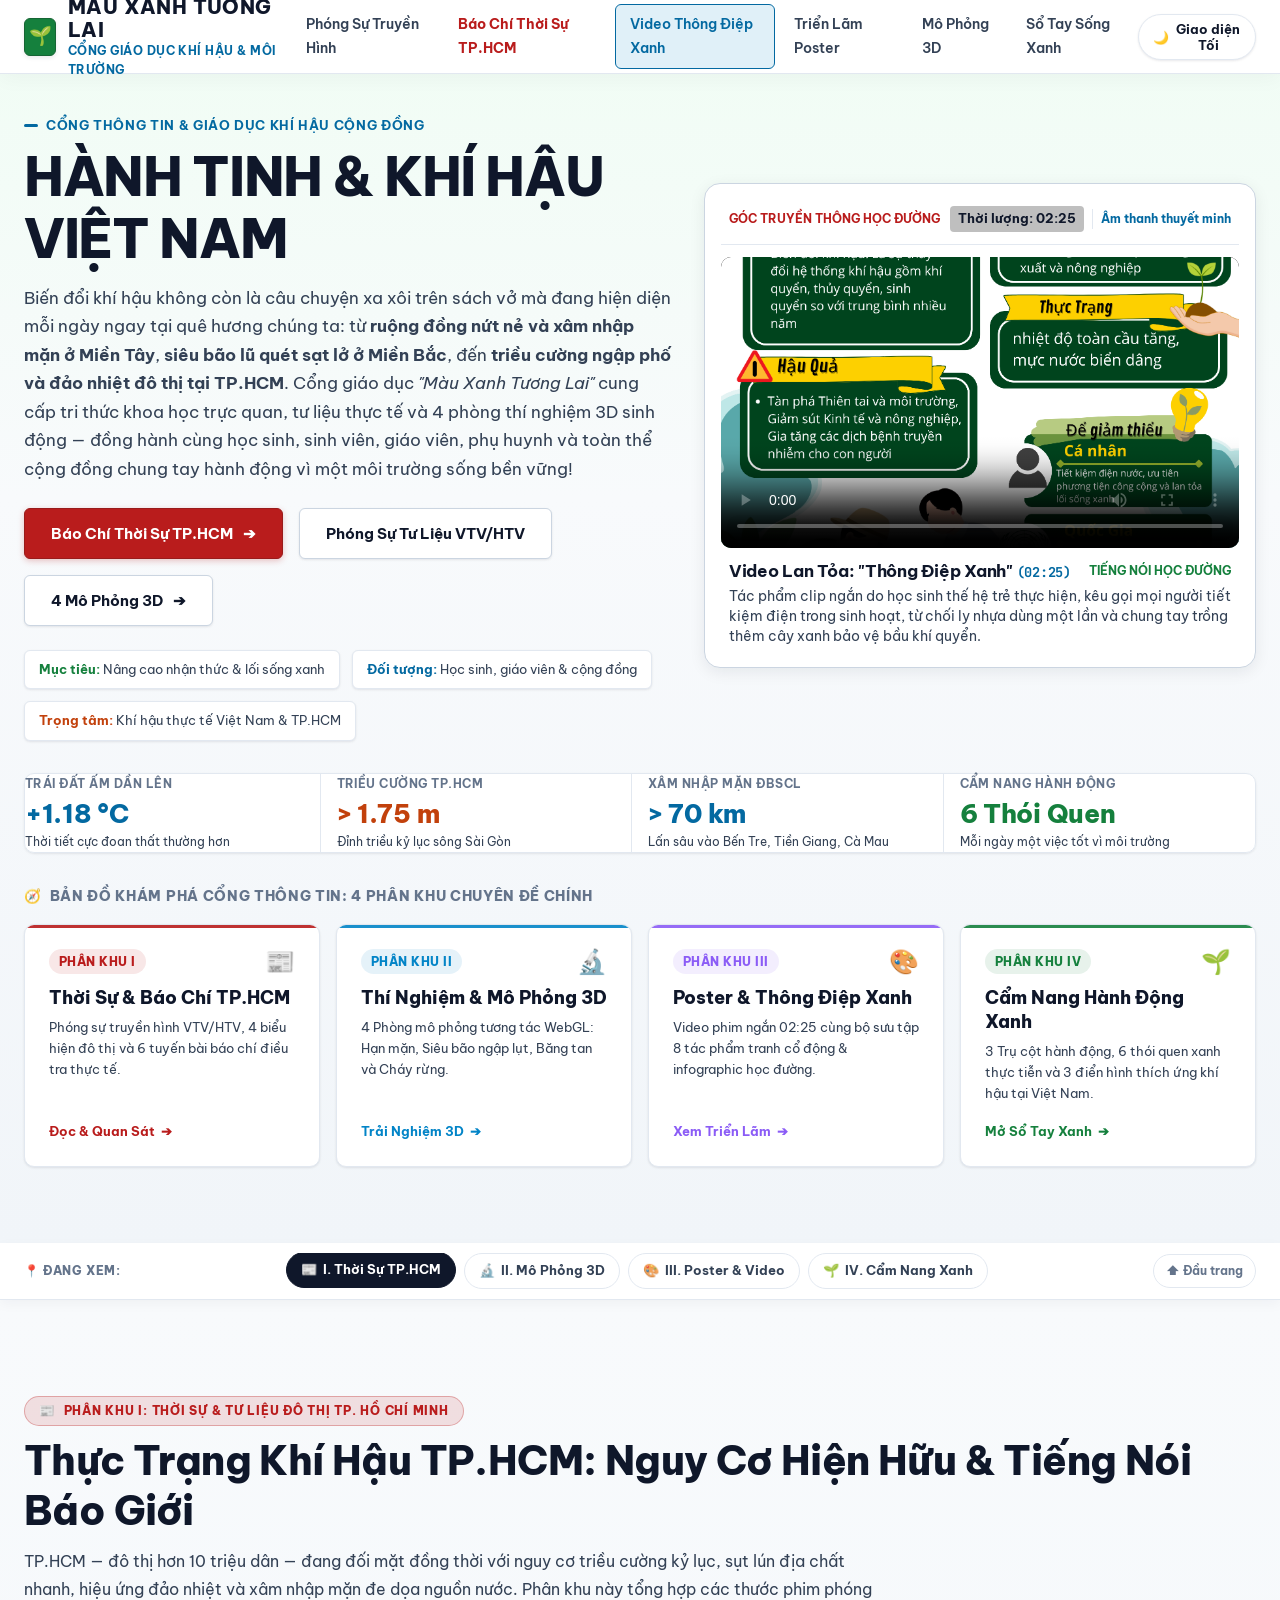
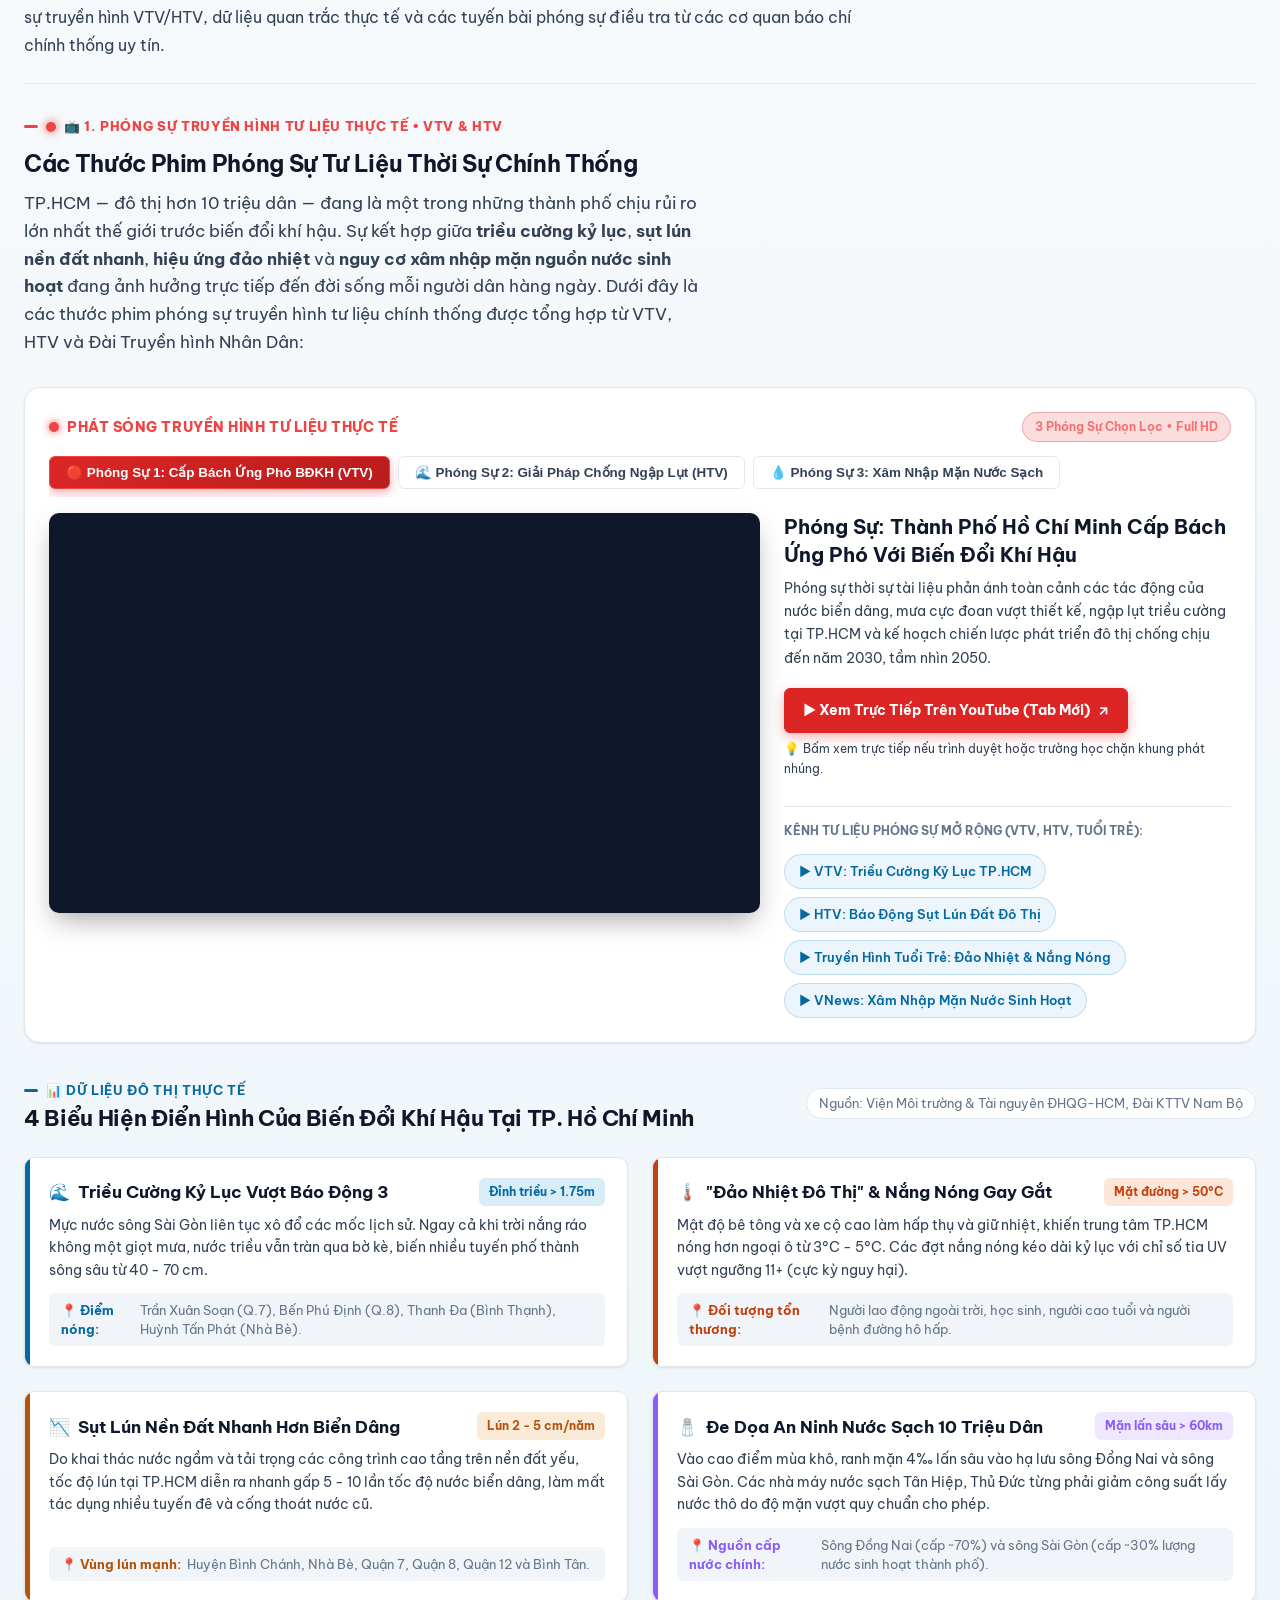
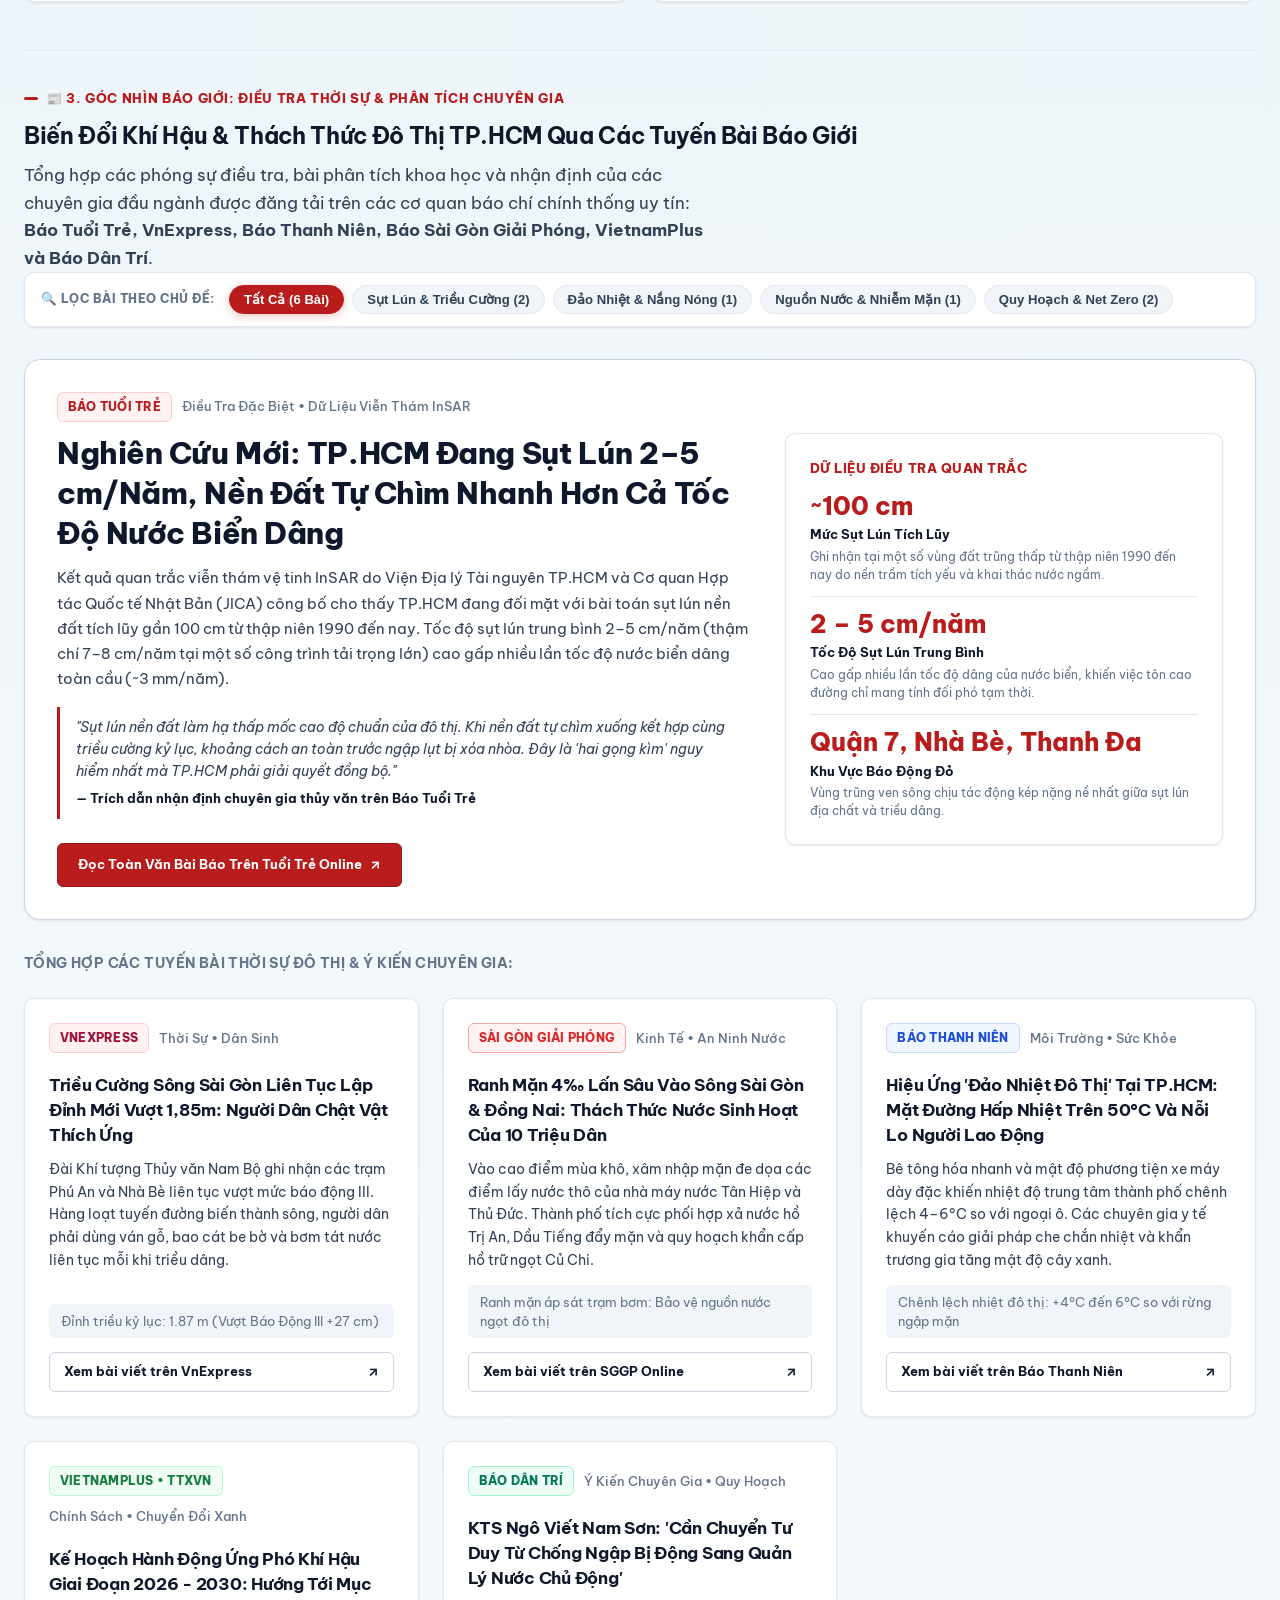
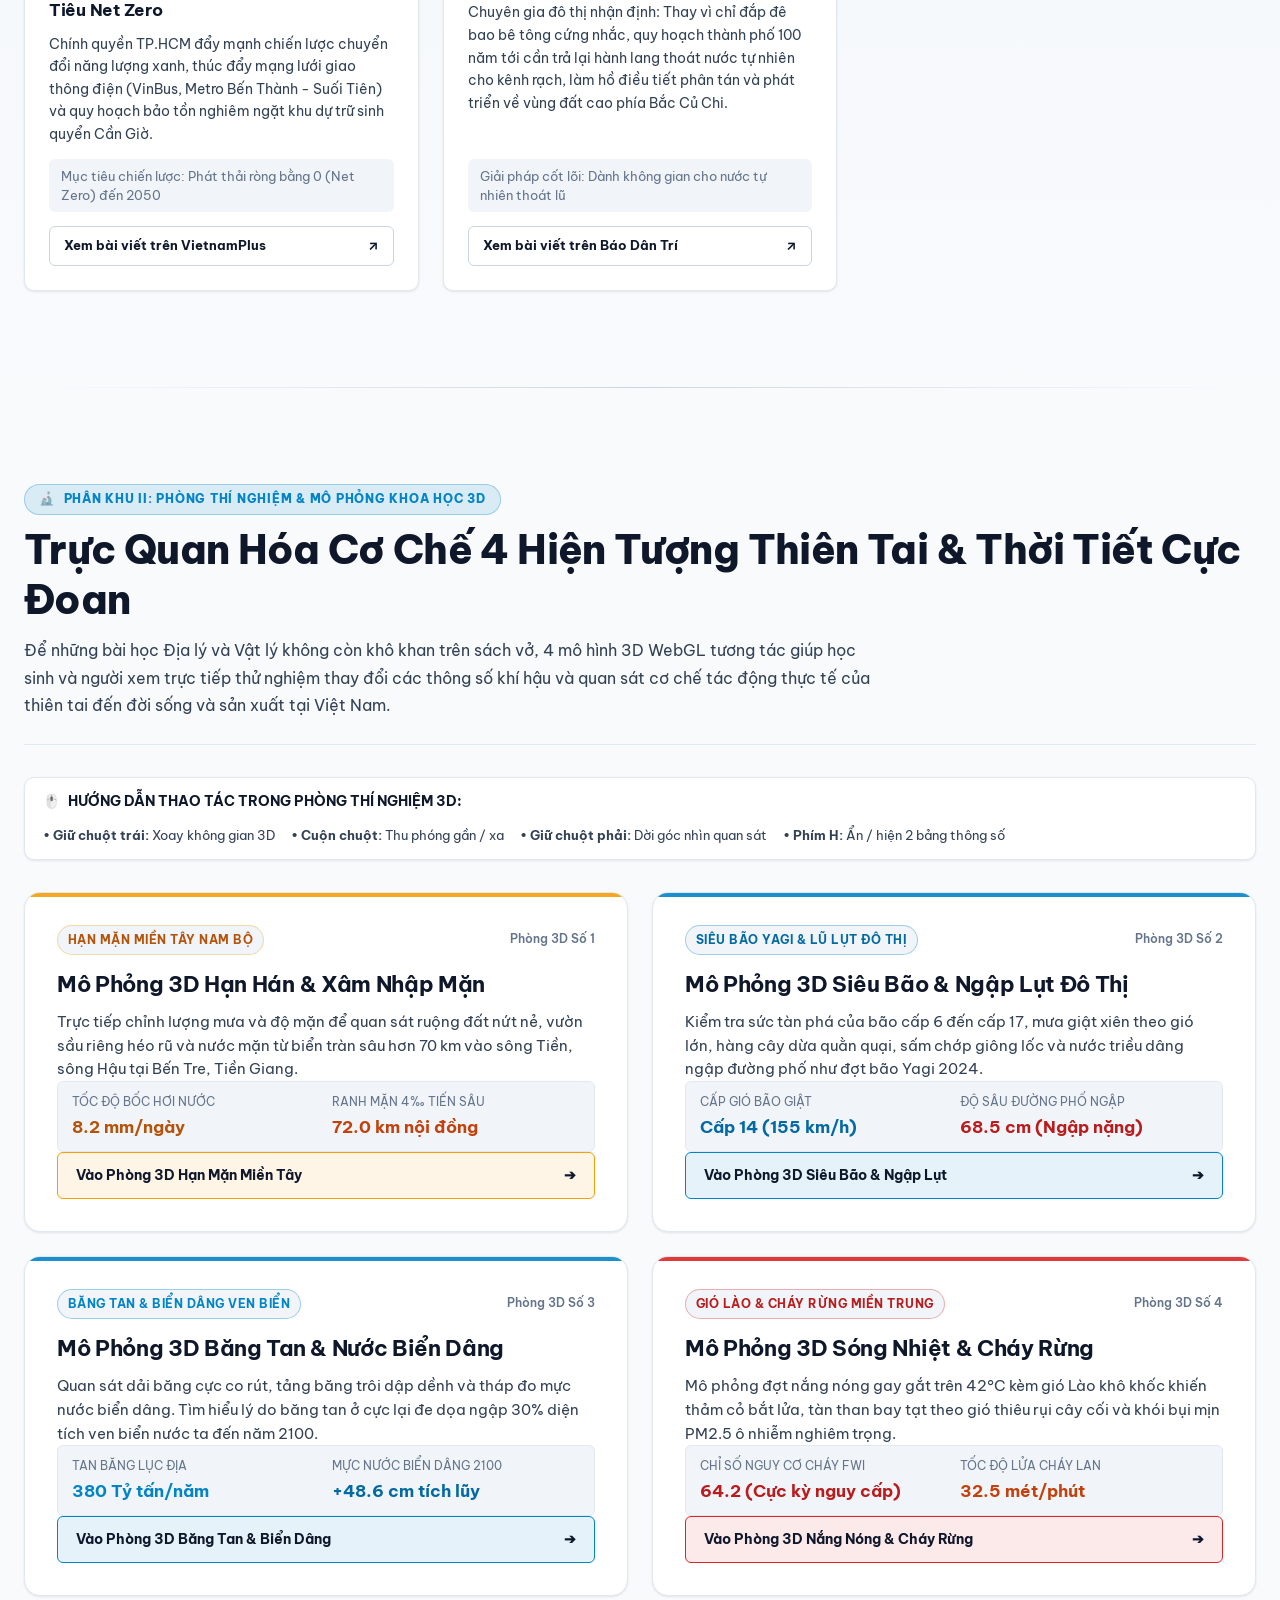
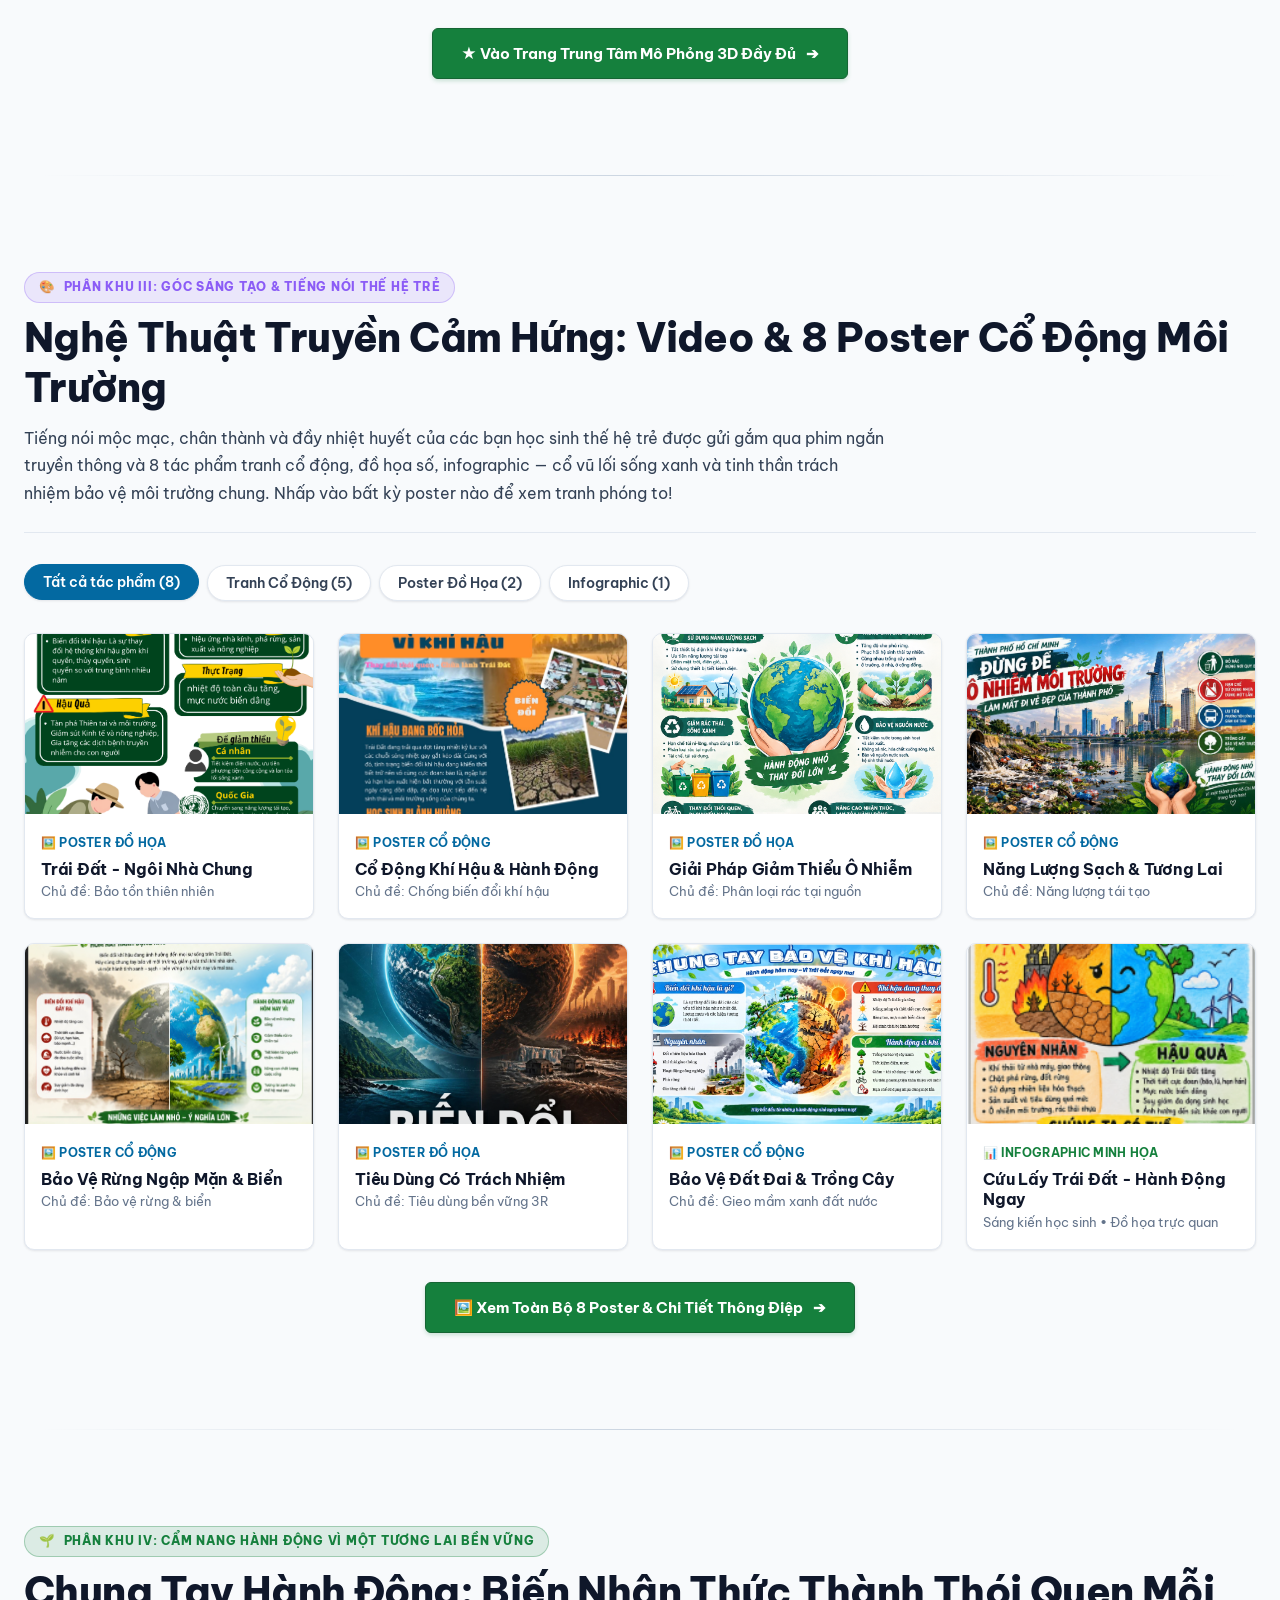
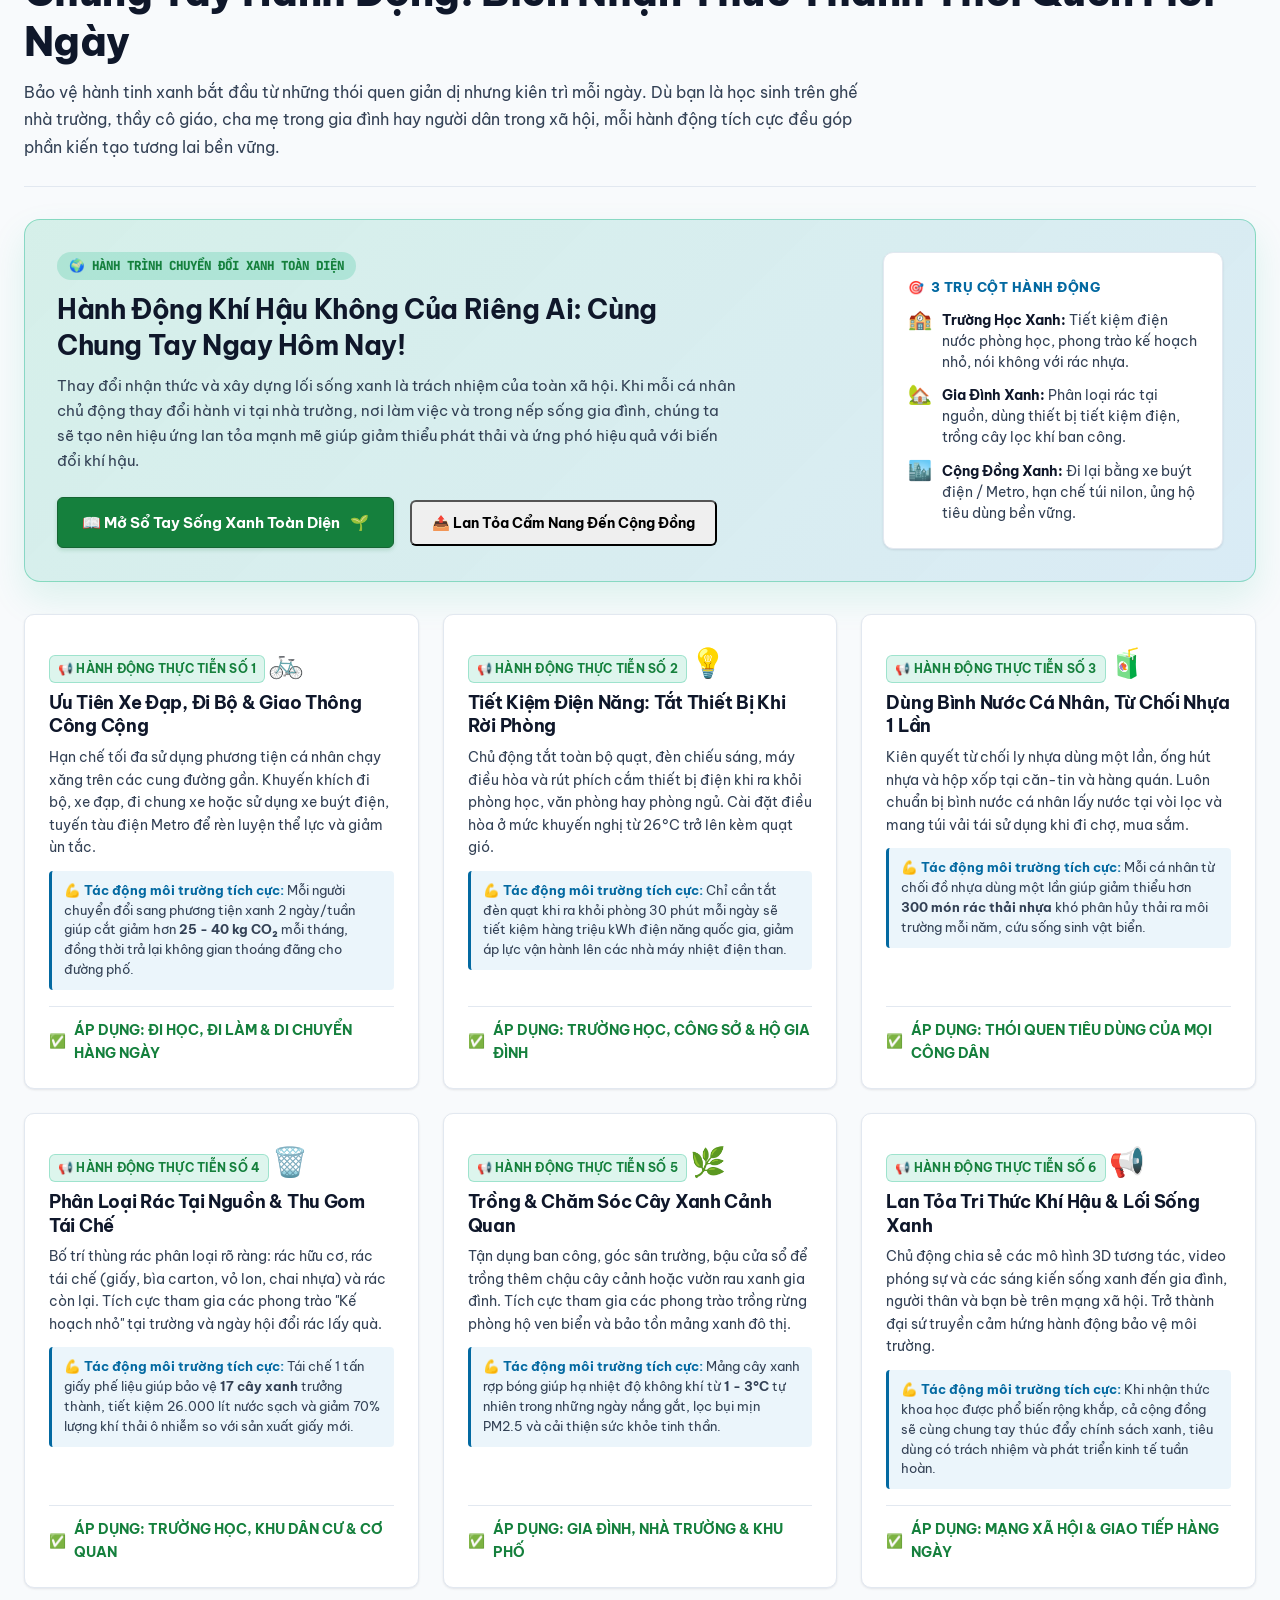
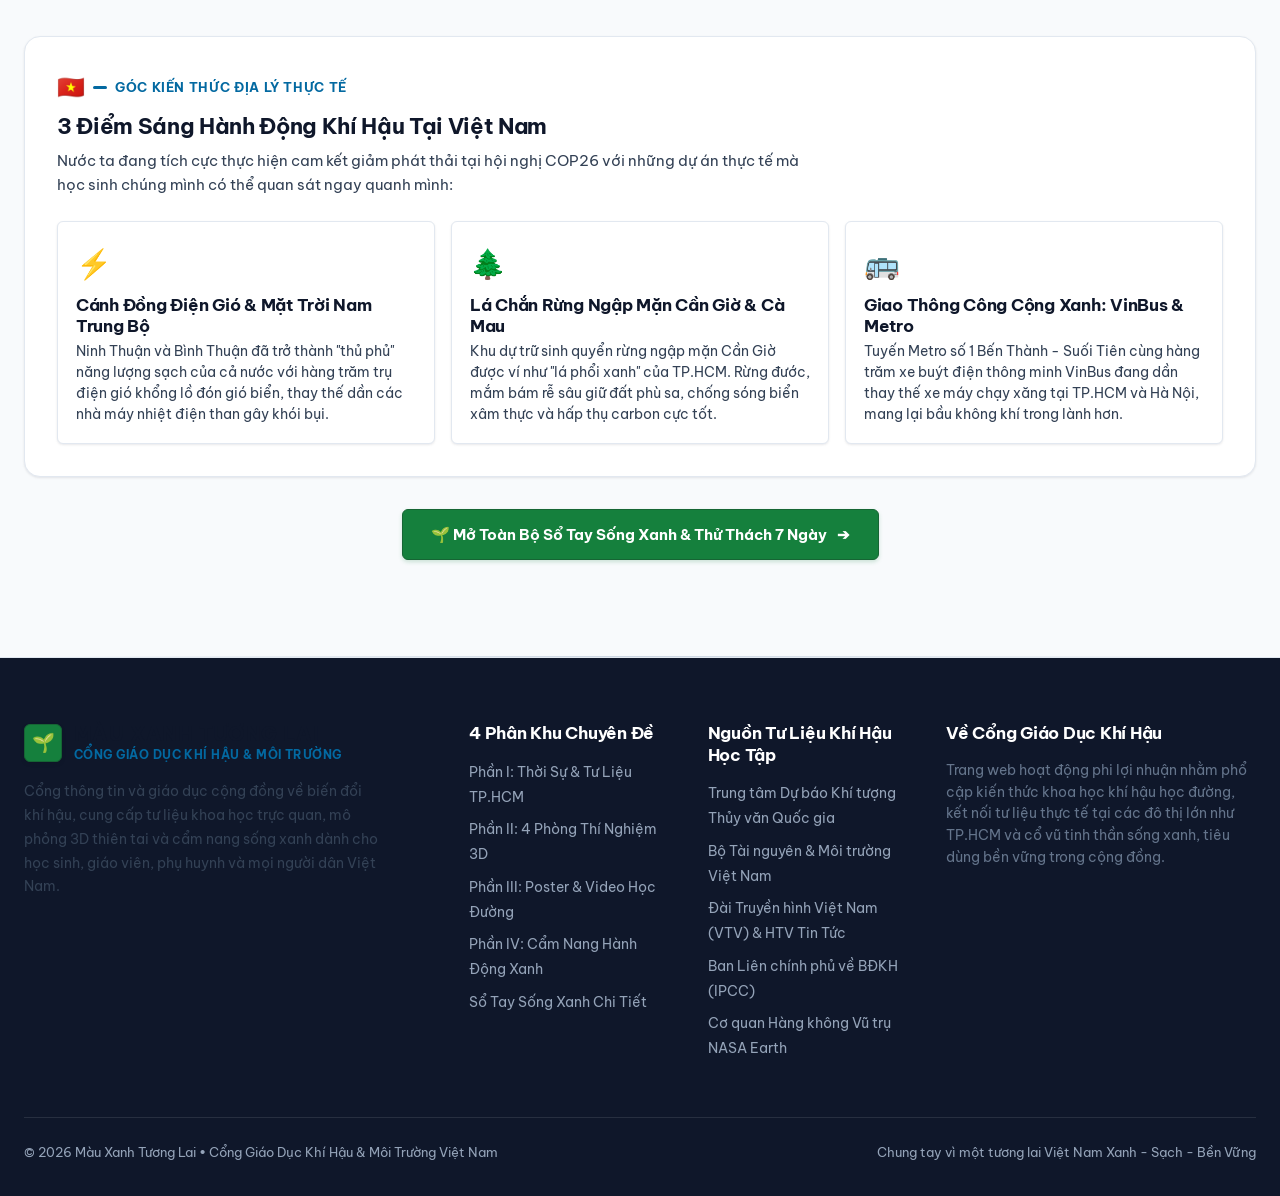
==== commit 5e6ba6df: "Tai cau truc 4 phan khu chu de ro rang tren trang chu kem thanh muc luc dieu huong nhanh va bo loc c" ====
--- a/index.html
+++ b/index.html
@@ -154,25 +154,131 @@
         </div>
       </div>
 
+      <!-- BỐN PHÂN KHU NỘI DUNG — MỤC LỤC ĐIỀU HƯỚNG NHANH CHO NGƯỜI XEM -->
+      <div class="roadmap-portal-section">
+        <div class="roadmap-portal-title">
+          <span>🧭</span>
+          <span>BẢN ĐỒ KHÁM PHÁ CỔNG THÔNG TIN: 4 PHÂN KHU CHUYÊN ĐỀ CHÍNH</span>
+        </div>
+        
+        <div class="roadmap-portal-grid">
+          
+          <!-- Phân khu 1 -->
+          <a href="#phan-khu-thoi-su" class="roadmap-card" style="--card-accent: #b91c1c; --part-bg: rgba(185, 28, 28, 0.1); --part-color: #b91c1c;">
+            <div class="roadmap-card-header">
+              <span class="roadmap-part-pill">PHÂN KHU I</span>
+              <span class="roadmap-card-icon">📰</span>
+            </div>
+            <div class="roadmap-card-title">Thời Sự & Báo Chí TP.HCM</div>
+            <div class="roadmap-card-desc">
+              Phóng sự truyền hình VTV/HTV, 4 biểu hiện đô thị và 6 tuyến bài báo chí điều tra thực tế.
+            </div>
+            <div class="roadmap-card-cta">
+              <span>Đọc & Quan Sát</span>
+              <span>➔</span>
+            </div>
+          </a>
+
+          <!-- Phân khu 2 -->
+          <a href="#phan-khu-mo-phong" class="roadmap-card" style="--card-accent: #0284c7; --part-bg: rgba(2, 132, 199, 0.1); --part-color: #0284c7;">
+            <div class="roadmap-card-header">
+              <span class="roadmap-part-pill">PHÂN KHU II</span>
+              <span class="roadmap-card-icon">🔬</span>
+            </div>
+            <div class="roadmap-card-title">Thí Nghiệm & Mô Phỏng 3D</div>
+            <div class="roadmap-card-desc">
+              4 Phòng mô phỏng tương tác WebGL: Hạn mặn, Siêu bão ngập lụt, Băng tan và Cháy rừng.
+            </div>
+            <div class="roadmap-card-cta">
+              <span>Trải Nghiệm 3D</span>
+              <span>➔</span>
+            </div>
+          </a>
+
+          <!-- Phân khu 3 -->
+          <a href="#phan-khu-hoc-sinh" class="roadmap-card" style="--card-accent: #8b5cf6; --part-bg: rgba(139, 92, 246, 0.1); --part-color: #8b5cf6;">
+            <div class="roadmap-card-header">
+              <span class="roadmap-part-pill">PHÂN KHU III</span>
+              <span class="roadmap-card-icon">🎨</span>
+            </div>
+            <div class="roadmap-card-title">Poster & Thông Điệp Xanh</div>
+            <div class="roadmap-card-desc">
+              Video phim ngắn 02:25 cùng bộ sưu tập 8 tác phẩm tranh cổ động & infographic học đường.
+            </div>
+            <div class="roadmap-card-cta">
+              <span>Xem Triển Lãm</span>
+              <span>➔</span>
+            </div>
+          </a>
+
+          <!-- Phân khu 4 -->
+          <a href="#phan-khu-giai-phap" class="roadmap-card" style="--card-accent: #15803d; --part-bg: rgba(21, 128, 61, 0.1); --part-color: #15803d;">
+            <div class="roadmap-card-header">
+              <span class="roadmap-part-pill">PHÂN KHU IV</span>
+              <span class="roadmap-card-icon">🌱</span>
+            </div>
+            <div class="roadmap-card-title">Cẩm Nang Hành Động Xanh</div>
+            <div class="roadmap-card-desc">
+              3 Trụ cột hành động, 6 thói quen xanh thực tiễn và 3 điển hình thích ứng khí hậu tại Việt Nam.
+            </div>
+            <div class="roadmap-card-cta">
+              <span>Mở Sổ Tay Xanh</span>
+              <span>➔</span>
+            </div>
+          </a>
+
+        </div>
+      </div>
+
     </div>
   </section>
 
-  <div class="section-divider"></div>
-
   <!-- ===================================================================
-       3. TIÊU ĐIỂM ĐÔ THỊ: BIỂU HIỆN CỦA BIẾN ĐỔI KHÍ HẬU TẠI TP. HỒ CHÍ MINH
+       THANH MỤC LỤC ĐIỀU HƯỚNG DÍNH (STICKY SUB-NAVIGATION BAR)
        =================================================================== -->
+  <nav class="sticky-toc-bar" id="sticky-toc" aria-label="Mục lục phân khu">
+    <div class="container sticky-toc-wrap">
+      <div class="sticky-toc-label">
+        <span>📍 Đang xem:</span>
+      </div>
+      <ul class="sticky-toc-nav">
+        <li><a href="#phan-khu-thoi-su" class="sticky-toc-link active" id="toc-link-1"><span>📰</span> I. Thời Sự TP.HCM</a></li>
+        <li><a href="#phan-khu-mo-phong" class="sticky-toc-link" id="toc-link-2"><span>🔬</span> II. Mô Phỏng 3D</a></li>
+        <li><a href="#phan-khu-hoc-sinh" class="sticky-toc-link" id="toc-link-3"><span>🎨</span> III. Poster & Video</a></li>
+        <li><a href="#phan-khu-giai-phap" class="sticky-toc-link" id="toc-link-4"><span>🌱</span> IV. Cẩm Nang Xanh</a></li>
+      </ul>
+      <a href="#hero" class="sticky-toc-top-btn" title="Cuộn về đầu trang">
+        <span>⬆ Đầu trang</span>
+      </a>
+    </div>
+  </nav>
+
   <!-- ===================================================================
-       3. TIÊU ĐIỂM ĐÔ THỊ: PHÓNG SỰ TRUYỀN HÌNH TƯ LIỆU BIẾN ĐỔI KHÍ HẬU TP.HCM
+       PHÂN KHU I: THỜI SỰ & TƯ LIỆU ĐÔ THỊ TP. HỒ CHÍ MINH
        =================================================================== -->
-  <section class="section hcm-climate-section" id="phong-su-tu-lieu" style="position: relative;">
+  <section class="section hcm-climate-section" id="phan-khu-thoi-su" style="position: relative;">
+    <a id="phong-su-tu-lieu" style="position: absolute; top: -80px;"></a>
     <a id="tieu-diem-tphcm" style="position: absolute; top: -80px;"></a>
     <div class="container">
+      
+      <!-- Khung Giới Thiệu Phân Khu I -->
+      <div class="chapter-header-box">
+        <div class="chapter-badge-wrap" style="--badge-bg: rgba(185, 28, 28, 0.12); --badge-color: #b91c1c; --badge-border: rgba(185, 28, 28, 0.3);">
+          <span>📰</span>
+          <span>PHÂN KHU I: THỜI SỰ & TƯ LIỆU ĐÔ THỊ TP. HỒ CHÍ MINH</span>
+        </div>
+        <h2 class="chapter-title">Thực Trạng Khí Hậu TP.HCM: Nguy Cơ Hiện Hữu & Tiếng Nói Báo Giới</h2>
+        <p class="chapter-lead">
+          TP.HCM — đô thị hơn 10 triệu dân — đang đối mặt đồng thời với nguy cơ triều cường kỷ lục, sụt lún địa chất nhanh, hiệu ứng đảo nhiệt và xâm nhập mặn đe dọa nguồn nước. Phân khu này tổng hợp các thước phim phóng sự truyền hình VTV/HTV, dữ liệu quan trắc thực tế và các tuyến bài phóng sự điều tra từ các cơ quan báo chí chính thống uy tín.
+        </p>
+      </div>
+
+      <!-- TIỂU MỤC 1: PHÓNG SỰ TRUYỀN HÌNH TƯ LIỆU -->
       <div class="section-eyebrow" style="color: #ef4444; font-weight: 800; display: flex; align-items: center; gap: 8px;">
         <span style="display: inline-block; width: 10px; height: 10px; border-radius: 50%; background: #ef4444; box-shadow: 0 0 10px #ef4444;"></span>
-        <span>📺 PHÓNG SỰ TRUYỀN HÌNH TƯ LIỆU THỰC TẾ • VTV & HTV</span>
-      </div>
-      <h2 style="margin-bottom: 10px;">Biến Đổi Khí Hậu Tại TP. Hồ Chí Minh: Khi Nguy Cơ Đã Gõ Cửa</h2>
+        <span>📺 1. PHÓNG SỰ TRUYỀN HÌNH TƯ LIỆU THỰC TẾ • VTV & HTV</span>
+      </div>
+      <h3 style="font-size: 1.45rem; margin-bottom: 10px; color: var(--text-white);">Các Thước Phim Phóng Sự Tư Liệu Thời Sự Chính Thống</h3>
       <p class="section-desc">
         TP.HCM — đô thị hơn 10 triệu dân — đang là một trong những thành phố chịu rủi ro lớn nhất thế giới trước biến đổi khí hậu. Sự kết hợp giữa <strong>triều cường kỷ lục</strong>, <strong>sụt lún nền đất nhanh</strong>, <strong>hiệu ứng đảo nhiệt</strong> và <strong>nguy cơ xâm nhập mặn nguồn nước sinh hoạt</strong> đang ảnh hưởng trực tiếp đến đời sống mỗi người dân hàng ngày. Dưới đây là các thước phim phóng sự truyền hình tư liệu chính thống được tổng hợp từ VTV, HTV và Đài Truyền hình Nhân Dân:
       </p>
@@ -337,27 +443,28 @@
           </article>
 
         </div>
-      </div>
-    </div>
-  </section>
-
-  <div class="section-divider"></div>
-
-  <!-- ===================================================================
-       4. BÁO CHÍ & ĐIỀU TRA THỜI SỰ: BIẾN ĐỔI KHÍ HẬU TẠI TP. HỒ CHÍ MINH
-       =================================================================== -->
-  <section class="section hcm-press-section" id="bao-chi-tphcm">
-    <div class="container">
-      <div class="section-eyebrow" style="color: #b91c1c;">
-        BÁO CHÍ & ĐIỀU TRA THỜI SỰ
-      </div>
-      <h2>Góc Nhìn Báo Giới: Biến Đổi Khí Hậu & Thách Thức Đô Thị TP.HCM</h2>
-      <p class="section-desc">
-        Tổng hợp các phóng sự điều tra, bài phân tích khoa học và nhận định của các chuyên gia đầu ngành được đăng tải trên các cơ quan báo chí chính thống uy tín: <strong>Báo Tuổi Trẻ, VnExpress, Báo Thanh Niên, Báo Sài Gòn Giải Phóng, VietnamPlus và Báo Dân Trí</strong>.
-      </p>
-
-      <!-- BÀI BÁO TIÊU ĐIỂM (FEATURED INVESTIGATIVE ARTICLE) -->
-      <article class="press-featured-card">
+      <!-- 3. TIỂU MỤC: BÁO CHÍ & ĐIỀU TRA THỜI SỰ VỀ TP.HCM -->
+      <div id="bao-chi-tphcm" style="scroll-margin-top: 100px; margin-top: var(--sp-12); padding-top: var(--sp-8); border-top: 1px solid var(--space-border);">
+        <div class="section-eyebrow" style="color: #b91c1c; font-weight: 800;">
+          📰 3. GÓC NHÌN BÁO GIỚI: ĐIỀU TRA THỜI SỰ & PHÂN TÍCH CHUYÊN GIA
+        </div>
+        <h3 style="font-size: 1.45rem; color: var(--text-white); margin-bottom: 10px;">Biến Đổi Khí Hậu & Thách Thức Đô Thị TP.HCM Qua Các Tuyến Bài Báo Giới</h3>
+        <p class="section-desc">
+          Tổng hợp các phóng sự điều tra, bài phân tích khoa học và nhận định của các chuyên gia đầu ngành được đăng tải trên các cơ quan báo chí chính thống uy tín: <strong>Báo Tuổi Trẻ, VnExpress, Báo Thanh Niên, Báo Sài Gòn Giải Phóng, VietnamPlus và Báo Dân Trí</strong>.
+        </p>
+
+        <!-- Topic Filter Bar -->
+        <div class="press-filter-bar">
+          <span class="press-filter-label">🔍 Lọc bài theo chủ đề:</span>
+          <button class="press-filter-pill active" onclick="filterPress('all', this)">Tất Cả (6 Bài)</button>
+          <button class="press-filter-pill" onclick="filterPress('sut-lun', this)">Sụt Lún & Triều Cường (2)</button>
+          <button class="press-filter-pill" onclick="filterPress('dao-nhiet', this)">Đảo Nhiệt & Nắng Nóng (1)</button>
+          <button class="press-filter-pill" onclick="filterPress('nuoc-man', this)">Nguồn Nước & Nhiễm Mặn (1)</button>
+          <button class="press-filter-pill" onclick="filterPress('quy-hoach', this)">Quy Hoạch & Net Zero (2)</button>
+        </div>
+
+        <!-- BÀI BÁO TIÊU ĐIỂM (FEATURED INVESTIGATIVE ARTICLE) -->
+        <article class="press-featured-card" data-category="sut-lun">
         <div class="press-featured-grid">
           
           <div>
@@ -420,7 +527,7 @@
         <div class="press-articles-grid">
 
           <!-- Bài báo 2: VnExpress -->
-          <article class="press-card">
+          <article class="press-card" data-category="sut-lun">
             <div class="press-meta-bar">
               <span class="press-source-tag tag-vnexpress">VNEXPRESS</span>
               <span class="press-date">Thời Sự • Dân Sinh</span>
@@ -439,7 +546,7 @@
           </article>
 
           <!-- Bài báo 3: Báo Sài Gòn Giải Phóng -->
-          <article class="press-card">
+          <article class="press-card" data-category="nuoc-man">
             <div class="press-meta-bar">
               <span class="press-source-tag tag-sggp">SÀI GÒN GIẢI PHÓNG</span>
               <span class="press-date">Kinh Tế • An Ninh Nước</span>
@@ -458,7 +565,7 @@
           </article>
 
           <!-- Bài báo 4: Báo Thanh Niên -->
-          <article class="press-card">
+          <article class="press-card" data-category="dao-nhiet">
             <div class="press-meta-bar">
               <span class="press-source-tag tag-thanhnien">BÁO THANH NIÊN</span>
               <span class="press-date">Môi Trường • Sức Khỏe</span>
@@ -477,7 +584,7 @@
           </article>
 
           <!-- Bài báo 5: VietnamPlus (Thông Tấn Xã Việt Nam) -->
-          <article class="press-card">
+          <article class="press-card" data-category="quy-hoach">
             <div class="press-meta-bar">
               <span class="press-source-tag tag-vietnamplus">VIETNAMPLUS • TTXVN</span>
               <span class="press-date">Chính Sách • Chuyển Đổi Xanh</span>
@@ -496,7 +603,7 @@
           </article>
 
           <!-- Bài báo 6: Báo Dân Trí -->
-          <article class="press-card">
+          <article class="press-card" data-category="quy-hoach">
             <div class="press-meta-bar">
               <span class="press-source-tag tag-dantri">BÁO DÂN TRÍ</span>
               <span class="press-date">Ý Kiến Chuyên Gia • Quy Hoạch</span>
@@ -516,6 +623,7 @@
 
         </div>
       </div>
+      </div> <!-- Đóng #bao-chi-tphcm -->
 
     </div>
   </section>
@@ -523,121 +631,38 @@
   <div class="section-divider"></div>
 
   <!-- ===================================================================
-       4. TRIỂN LÃM POSTER & INFOGRAPHIC CỔ ĐỘNG MÔI TRƯỜNG
+       PHÂN KHU II: PHÒNG THÍ NGHIỆM & MÔ PHỎNG KHOA HỌC 3D
        =================================================================== -->
-  <section class="section" id="hoc-sinh">
+  <section class="section" id="phan-khu-mo-phong">
+    <a id="trung-tam-mo-phong-3d" style="position: relative; top: -80px;"></a>
+    <a id="mo-phong-3d" style="position: relative; top: -80px;"></a>
     <div class="container">
-      <div class="section-eyebrow">🎨 Góc Sáng Tạo & Tiếng Nói Thế Hệ Trẻ</div>
-      <h2>Bộ Sưu Tập 8 Poster Cổ Động Môi Trường</h2>
-      <p class="section-desc">
-        Mỗi tác phẩm là góc nhìn sáng tạo, mộc mạc và đầy nhiệt huyết của các bạn học sinh thế hệ trẻ về bảo vệ tài nguyên, rừng ngập mặn, năng lượng sạch và giảm rác thải nhựa — góp thêm tiếng nói hành động vì một tương lai bền vững. Nhấp vào từng poster để xem tranh phóng to!
-      </p>
-
-      <div class="student-media-row">
-        
-        <!-- Poster 1: Môi Trường Chung -->
-        <article class="student-card" onclick="openMediaModal('image', 'poster-moi-truong-chung.png', 'Poster Trái Đất - Ngôi Nhà Chung', 'Tranh cổ động học đường', 'Tác phẩm mỹ thuật truyền cảm hứng về bảo vệ màu xanh của Trái Đất và hệ sinh thái.')">
-          <img src="poster-moi-truong-chung.png" alt="Poster Ngôi Nhà Chung" class="student-card-thumb">
-          <div class="student-card-body">
-            <span style="font-size: 0.75rem; font-weight: 700; color: var(--cyan-glacier); letter-spacing: 0.02em;">🖼️ POSTER ĐỒ HỌA</span>
-            <h4 style="font-size: 1rem; margin: 4px 0 2px;">Trái Đất - Ngôi Nhà Chung</h4>
-            <div style="font-size: 0.8rem; color: var(--text-dim);">Chủ đề: Bảo tồn thiên nhiên</div>
-          </div>
-        </article>
-
-        <!-- Poster 2: Cổ Động Khí Hậu -->
-        <article class="student-card" onclick="openMediaModal('image', 'poster-nhom-01.jpg', 'Poster Cổ Động Khí Hậu & Hành Động', 'Tranh cổ động học đường', 'Tác phẩm truyền thông về hiệu ứng nhà kính và bảo vệ môi trường sống.')">
-          <img src="poster-nhom-01.jpg" alt="Poster Cổ Động Khí Hậu" class="student-card-thumb">
-          <div class="student-card-body">
-            <span style="font-size: 0.75rem; font-weight: 700; color: var(--cyan-glacier); letter-spacing: 0.02em;">🖼️ POSTER CỔ ĐỘNG</span>
-            <h4 style="font-size: 1rem; margin: 4px 0 2px;">Cổ Động Khí Hậu & Hành Động</h4>
-            <div style="font-size: 0.8rem; color: var(--text-dim);">Chủ đề: Chống biến đổi khí hậu</div>
-          </div>
-        </article>
-
-        <!-- Poster 3: Giải Pháp Giảm Thiểu Ô Nhiễm -->
-        <article class="student-card" onclick="openMediaModal('image', 'poster-nhom-02.png', 'Poster Giải Pháp Giảm Ô Nhiễm', 'Tranh cổ động học đường', 'Khuyến khích phân loại rác tại nguồn và lối sống tiết kiệm năng lượng.')">
-          <img src="poster-nhom-02.png" alt="Poster Giảm Ô Nhiễm" class="student-card-thumb">
-          <div class="student-card-body">
-            <span style="font-size: 0.75rem; font-weight: 700; color: var(--cyan-glacier); letter-spacing: 0.02em;">🖼️ POSTER ĐỒ HỌA</span>
-            <h4 style="font-size: 1rem; margin: 4px 0 2px;">Giải Pháp Giảm Thiểu Ô Nhiễm</h4>
-            <div style="font-size: 0.8rem; color: var(--text-dim);">Chủ đề: Phân loại rác tại nguồn</div>
-          </div>
-        </article>
-
-        <!-- Poster 4: Năng Lượng Sạch & Tương Lai -->
-        <article class="student-card" onclick="openMediaModal('image', 'poster-nhom-04.jpg', 'Poster Năng Lượng Sạch', 'Tranh cổ động học đường', 'Nêu bật tầm quan trọng của điện gió và điện mặt trời.')">
-          <img src="poster-nhom-04.jpg" alt="Poster Năng Lượng Sạch" class="student-card-thumb">
-          <div class="student-card-body">
-            <span style="font-size: 0.75rem; font-weight: 700; color: var(--cyan-glacier); letter-spacing: 0.02em;">🖼️ POSTER CỔ ĐỘNG</span>
-            <h4 style="font-size: 1rem; margin: 4px 0 2px;">Năng Lượng Sạch & Tương Lai</h4>
-            <div style="font-size: 0.8rem; color: var(--text-dim);">Chủ đề: Năng lượng tái tạo</div>
-          </div>
-        </article>
-
-        <!-- Poster 5: Bảo Vệ Rừng Ngập Mặn & Biển -->
-        <article class="student-card" onclick="openMediaModal('image', 'poster-nhom-07.jpg', 'Poster Bảo Vệ Hệ Sinh Thái', 'Tranh cổ động học đường', 'Bảo tồn rừng ngập mặn và giảm rác thải nhựa đại dương.')">
-          <img src="poster-nhom-07.jpg" alt="Poster Bảo Vệ Sinh Thái" class="student-card-thumb">
-          <div class="student-card-body">
-            <span style="font-size: 0.75rem; font-weight: 700; color: var(--cyan-glacier); letter-spacing: 0.02em;">🖼️ POSTER CỔ ĐỘNG</span>
-            <h4 style="font-size: 1rem; margin: 4px 0 2px;">Bảo Vệ Rừng Ngập Mặn & Biển</h4>
-            <div style="font-size: 0.8rem; color: var(--text-dim);">Chủ đề: Bảo vệ rừng & biển</div>
-          </div>
-        </article>
-
-        <!-- Poster 6: Tiêu Dùng Có Trách Nhiệm -->
-        <article class="student-card" onclick="openMediaModal('image', 'poster-nhom-08.png', 'Poster Tiêu Dùng Có Trách Nhiệm', 'Tranh cổ động học đường', 'Mô hình kinh tế tuần hoàn 3R: Reduce - Reuse - Recycle.')">
-          <img src="poster-nhom-08.png" alt="Poster Tiêu Dùng 3R" class="student-card-thumb">
-          <div class="student-card-body">
-            <span style="font-size: 0.75rem; font-weight: 700; color: var(--cyan-glacier); letter-spacing: 0.02em;">🖼️ POSTER ĐỒ HỌA</span>
-            <h4 style="font-size: 1rem; margin: 4px 0 2px;">Tiêu Dùng Có Trách Nhiệm</h4>
-            <div style="font-size: 0.8rem; color: var(--text-dim);">Chủ đề: Tiêu dùng bền vững 3R</div>
-          </div>
-        </article>
-
-        <!-- Poster 7: Bảo Vệ Đất Đai & Cây Xanh -->
-        <article class="student-card" onclick="openMediaModal('image', 'poster-nhom-09.jpg', 'Poster Bảo Vệ Đất Đai & Cây Xanh', 'Tranh cổ động học đường', 'Thông điệp cây xanh là lá phổi của Trái Đất.')">
-          <img src="poster-nhom-09.jpg" alt="Poster Cây Xanh" class="student-card-thumb">
-          <div class="student-card-body">
-            <span style="font-size: 0.75rem; font-weight: 700; color: var(--cyan-glacier); letter-spacing: 0.02em;">🖼️ POSTER CỔ ĐỘNG</span>
-            <h4 style="font-size: 1rem; margin: 4px 0 2px;">Bảo Vệ Đất Đai & Trồng Cây</h4>
-            <div style="font-size: 0.8rem; color: var(--text-dim);">Chủ đề: Gieo mầm xanh đất nước</div>
-          </div>
-        </article>
-
-        <!-- Poster Cứu Lấy Trái Đất Infographic -->
-        <article class="student-card" onclick="openMediaModal('image', 'poster-cuu-trai-dat.png', 'Infographic: Cứu Lấy Trái Đất', 'Infographic học đường', 'Sơ đồ Nguyên nhân - Hậu quả - Hành động cụ thể.')">
-          <img src="poster-cuu-trai-dat.png" alt="Infographic Cứu Lấy Trái Đất" class="student-card-thumb">
-          <div class="student-card-body">
-            <span style="font-size: 0.75rem; font-weight: 700; color: var(--data-vegetation); letter-spacing: 0.02em;">📊 INFOGRAPHIC MINH HỌA</span>
-            <h4 style="font-size: 1rem; margin: 4px 0 2px;">Cứu Lấy Trái Đất - Hành Động Ngay</h4>
-            <div style="font-size: 0.8rem; color: var(--text-dim);">Sáng kiến học sinh • Đồ họa trực quan</div>
-          </div>
-        </article>
-
-      </div>
-
-      <div style="text-align: center; margin-top: var(--sp-8);">
-        <a href="trien-lam-poster.html" class="btn-climate btn-primary" style="padding: 12px 28px; font-size: 0.95rem;">
-          <span>🖼️ Xem Toàn Bộ 8 Poster & Chia Sẻ Nghệ Thuật</span>
-          <span>➔</span>
-        </a>
-      </div>
-    </div>
-  </section>
-
-  <div class="section-divider"></div>
-
-  <!-- ===================================================================
-       4. TRUNG TÂM MÔ PHỎNG 3D THIÊN TAI & KHÍ HẬU
-       =================================================================== -->
-  <section class="section" id="trung-tam-mo-phong-3d">
-    <div class="container">
-      <div class="section-eyebrow">🔬 Mô hình học tập trực quan 3D • Môn Địa lý & Vật lý</div>
-      <h2>Khám Phá Cơ Chế 4 Hiện Tượng Thời Tiết Cực Đoan</h2>
-      <p class="section-desc">
-        Để những bài học biến đổi khí hậu trong sách giáo khoa trở nên sống động, các mô hình 3D tương tác giúp chúng mình tự do xoay góc nhìn, điều chỉnh các thông số thời tiết và quan sát ảnh hưởng thực tế của thiên tai đến đời sống người dân Việt Nam.
-      </p>
+      
+      <!-- Khung Giới Thiệu Phân Khu II -->
+      <div class="chapter-header-box">
+        <div class="chapter-badge-wrap" style="--badge-bg: rgba(2, 132, 199, 0.12); --badge-color: #0284c7; --badge-border: rgba(2, 132, 199, 0.3);">
+          <span>🔬</span>
+          <span>PHÂN KHU II: PHÒNG THÍ NGHIỆM & MÔ PHỎNG KHOA HỌC 3D</span>
+        </div>
+        <h2 class="chapter-title">Trực Quan Hóa Cơ Chế 4 Hiện Tượng Thiên Tai & Thời Tiết Cực Đoan</h2>
+        <p class="chapter-lead">
+          Để những bài học Địa lý và Vật lý không còn khô khan trên sách vở, 4 mô hình 3D WebGL tương tác giúp học sinh và người xem trực tiếp thử nghiệm thay đổi các thông số khí hậu và quan sát cơ chế tác động thực tế của thiên tai đến đời sống và sản xuất tại Việt Nam.
+        </p>
+      </div>
+
+      <!-- Quick Guide Bar -->
+      <div class="sim-quick-guide-bar">
+        <div style="display: flex; align-items: center; gap: 8px; font-size: 0.86rem; color: var(--text-white); font-weight: 700;">
+          <span>🖱️</span>
+          <span>HƯỚNG DẪN THAO TÁC TRONG PHÒNG THÍ NGHIỆM 3D:</span>
+        </div>
+        <div style="font-size: 0.82rem; color: var(--text-muted); display: flex; align-items: center; gap: 16px; flex-wrap: wrap;">
+          <span>• <strong>Giữ chuột trái:</strong> Xoay không gian 3D</span>
+          <span>• <strong>Cuộn chuột:</strong> Thu phóng gần / xa</span>
+          <span>• <strong>Giữ chuột phải:</strong> Dời góc nhìn quan sát</span>
+          <span>• <strong>Phím H:</strong> Ẩn / hiện 2 bảng thông số</span>
+        </div>
+      </div>
 
       <div class="sim-hub-grid">
         
@@ -767,15 +792,147 @@
   <div class="section-divider"></div>
 
   <!-- ===================================================================
-       5. SỔ TAY HÀNH ĐỘNG XANH • CHO NHÀ TRƯỜNG, GIA ĐÌNH & CỘNG ĐỒNG
+       PHÂN KHU III: GÓC SÁNG TẠO & TIẾNG NÓI THẾ HỆ TRẺ
        =================================================================== -->
-  <section class="section" id="giai-phap">
+  <section class="section" id="phan-khu-hoc-sinh">
+    <a id="hoc-sinh" style="position: relative; top: -80px;"></a>
+    <a id="poster-video" style="position: relative; top: -80px;"></a>
     <div class="container">
-      <div class="section-eyebrow">🌱 Cẩm Nang Hành Động Thực Tế • Học Đường - Gia Đình - Xã Hội</div>
-      <h2>Chung Tay Hành Động: 6 Thói Quen Sống Xanh Cho Mọi Người</h2>
-      <p class="section-desc">
-        Bảo vệ hành tinh xanh bắt đầu từ những thói quen giản dị nhưng kiên trì mỗi ngày. Dù bạn là học sinh trên ghế nhà trường, thầy cô giáo, cha mẹ trong gia đình hay người dân trong xã hội, mỗi hành động tích cực đều góp phần kiến tạo tương lai bền vững.
-      </p>
+      
+      <!-- Khung Giới Thiệu Phân Khu III -->
+      <div class="chapter-header-box">
+        <div class="chapter-badge-wrap" style="--badge-bg: rgba(139, 92, 246, 0.12); --badge-color: #8b5cf6; --badge-border: rgba(139, 92, 246, 0.3);">
+          <span>🎨</span>
+          <span>PHÂN KHU III: GÓC SÁNG TẠO & TIẾNG NÓI THẾ HỆ TRẺ</span>
+        </div>
+        <h2 class="chapter-title">Nghệ Thuật Truyền Cảm Hứng: Video & 8 Poster Cổ Động Môi Trường</h2>
+        <p class="chapter-lead">
+          Tiếng nói mộc mạc, chân thành và đầy nhiệt huyết của các bạn học sinh thế hệ trẻ được gửi gắm qua phim ngắn truyền thông và 8 tác phẩm tranh cổ động, đồ họa số, infographic — cổ vũ lối sống xanh và tinh thần trách nhiệm bảo vệ môi trường chung. Nhấp vào bất kỳ poster nào để xem tranh phóng to!
+        </p>
+      </div>
+
+      <!-- Category Filter Tabs for Posters -->
+      <div class="filter-tab-bar" style="margin-bottom: var(--sp-6);">
+        <button class="filter-tab-btn active" onclick="filterPosterHome('all', this)">Tất cả tác phẩm (8)</button>
+        <button class="filter-tab-btn" onclick="filterPosterHome('co-dong', this)">Tranh Cổ Động (5)</button>
+        <button class="filter-tab-btn" onclick="filterPosterHome('do-hoa', this)">Poster Đồ Họa (2)</button>
+        <button class="filter-tab-btn" onclick="filterPosterHome('infographic', this)">Infographic (1)</button>
+      </div>
+
+      <div class="student-media-row">
+        
+        <!-- Poster 1: Môi Trường Chung -->
+        <article class="student-card" data-category="do-hoa" onclick="openMediaModal('image', 'poster-moi-truong-chung.png', 'Poster Trái Đất - Ngôi Nhà Chung', 'Tranh cổ động học đường', 'Tác phẩm mỹ thuật truyền cảm hứng về bảo vệ màu xanh của Trái Đất và hệ sinh thái.')">
+          <img src="poster-moi-truong-chung.png" alt="Poster Ngôi Nhà Chung" class="student-card-thumb">
+          <div class="student-card-body">
+            <span style="font-size: 0.75rem; font-weight: 700; color: var(--cyan-glacier); letter-spacing: 0.02em;">🖼️ POSTER ĐỒ HỌA</span>
+            <h4 style="font-size: 1rem; margin: 4px 0 2px;">Trái Đất - Ngôi Nhà Chung</h4>
+            <div style="font-size: 0.8rem; color: var(--text-dim);">Chủ đề: Bảo tồn thiên nhiên</div>
+          </div>
+        </article>
+
+        <!-- Poster 2: Cổ Động Khí Hậu -->
+        <article class="student-card" data-category="co-dong" onclick="openMediaModal('image', 'poster-nhom-01.jpg', 'Poster Cổ Động Khí Hậu & Hành Động', 'Tranh cổ động học đường', 'Tác phẩm truyền thông về hiệu ứng nhà kính và bảo vệ môi trường sống.')">
+          <img src="poster-nhom-01.jpg" alt="Poster Cổ Động Khí Hậu" class="student-card-thumb">
+          <div class="student-card-body">
+            <span style="font-size: 0.75rem; font-weight: 700; color: var(--cyan-glacier); letter-spacing: 0.02em;">🖼️ POSTER CỔ ĐỘNG</span>
+            <h4 style="font-size: 1rem; margin: 4px 0 2px;">Cổ Động Khí Hậu & Hành Động</h4>
+            <div style="font-size: 0.8rem; color: var(--text-dim);">Chủ đề: Chống biến đổi khí hậu</div>
+          </div>
+        </article>
+
+        <!-- Poster 3: Giải Pháp Giảm Thiểu Ô Nhiễm -->
+        <article class="student-card" data-category="do-hoa" onclick="openMediaModal('image', 'poster-nhom-02.png', 'Poster Giải Pháp Giảm Ô Nhiễm', 'Tranh cổ động học đường', 'Khuyến khích phân loại rác tại nguồn và lối sống tiết kiệm năng lượng.')">
+          <img src="poster-nhom-02.png" alt="Poster Giảm Ô Nhiễm" class="student-card-thumb">
+          <div class="student-card-body">
+            <span style="font-size: 0.75rem; font-weight: 700; color: var(--cyan-glacier); letter-spacing: 0.02em;">🖼️ POSTER ĐỒ HỌA</span>
+            <h4 style="font-size: 1rem; margin: 4px 0 2px;">Giải Pháp Giảm Thiểu Ô Nhiễm</h4>
+            <div style="font-size: 0.8rem; color: var(--text-dim);">Chủ đề: Phân loại rác tại nguồn</div>
+          </div>
+        </article>
+
+        <!-- Poster 4: Năng Lượng Sạch & Tương Lai -->
+        <article class="student-card" data-category="co-dong" onclick="openMediaModal('image', 'poster-nhom-04.jpg', 'Poster Năng Lượng Sạch', 'Tranh cổ động học đường', 'Nêu bật tầm quan trọng của điện gió và điện mặt trời.')">
+          <img src="poster-nhom-04.jpg" alt="Poster Năng Lượng Sạch" class="student-card-thumb">
+          <div class="student-card-body">
+            <span style="font-size: 0.75rem; font-weight: 700; color: var(--cyan-glacier); letter-spacing: 0.02em;">🖼️ POSTER CỔ ĐỘNG</span>
+            <h4 style="font-size: 1rem; margin: 4px 0 2px;">Năng Lượng Sạch & Tương Lai</h4>
+            <div style="font-size: 0.8rem; color: var(--text-dim);">Chủ đề: Năng lượng tái tạo</div>
+          </div>
+        </article>
+
+        <!-- Poster 5: Bảo Vệ Rừng Ngập Mặn & Biển -->
+        <article class="student-card" data-category="co-dong" onclick="openMediaModal('image', 'poster-nhom-07.jpg', 'Poster Bảo Vệ Hệ Sinh Thái', 'Tranh cổ động học đường', 'Bảo tồn rừng ngập mặn và giảm rác thải nhựa đại dương.')">
+          <img src="poster-nhom-07.jpg" alt="Poster Bảo Vệ Sinh Thái" class="student-card-thumb">
+          <div class="student-card-body">
+            <span style="font-size: 0.75rem; font-weight: 700; color: var(--cyan-glacier); letter-spacing: 0.02em;">🖼️ POSTER CỔ ĐỘNG</span>
+            <h4 style="font-size: 1rem; margin: 4px 0 2px;">Bảo Vệ Rừng Ngập Mặn & Biển</h4>
+            <div style="font-size: 0.8rem; color: var(--text-dim);">Chủ đề: Bảo vệ rừng & biển</div>
+          </div>
+        </article>
+
+        <!-- Poster 6: Tiêu Dùng Có Trách Nhiệm -->
+        <article class="student-card" data-category="do-hoa" onclick="openMediaModal('image', 'poster-nhom-08.png', 'Poster Tiêu Dùng Có Trách Nhiệm', 'Tranh cổ động học đường', 'Mô hình kinh tế tuần hoàn 3R: Reduce - Reuse - Recycle.')">
+          <img src="poster-nhom-08.png" alt="Poster Tiêu Dùng 3R" class="student-card-thumb">
+          <div class="student-card-body">
+            <span style="font-size: 0.75rem; font-weight: 700; color: var(--cyan-glacier); letter-spacing: 0.02em;">🖼️ POSTER ĐỒ HỌA</span>
+            <h4 style="font-size: 1rem; margin: 4px 0 2px;">Tiêu Dùng Có Trách Nhiệm</h4>
+            <div style="font-size: 0.8rem; color: var(--text-dim);">Chủ đề: Tiêu dùng bền vững 3R</div>
+          </div>
+        </article>
+
+        <!-- Poster 7: Bảo Vệ Đất Đai & Cây Xanh -->
+        <article class="student-card" data-category="co-dong" onclick="openMediaModal('image', 'poster-nhom-09.jpg', 'Poster Bảo Vệ Đất Đai & Cây Xanh', 'Tranh cổ động học đường', 'Thông điệp cây xanh là lá phổi của Trái Đất.')">
+          <img src="poster-nhom-09.jpg" alt="Poster Cây Xanh" class="student-card-thumb">
+          <div class="student-card-body">
+            <span style="font-size: 0.75rem; font-weight: 700; color: var(--cyan-glacier); letter-spacing: 0.02em;">🖼️ POSTER CỔ ĐỘNG</span>
+            <h4 style="font-size: 1rem; margin: 4px 0 2px;">Bảo Vệ Đất Đai & Trồng Cây</h4>
+            <div style="font-size: 0.8rem; color: var(--text-dim);">Chủ đề: Gieo mầm xanh đất nước</div>
+          </div>
+        </article>
+
+        <!-- Poster Cứu Lấy Trái Đất Infographic -->
+        <article class="student-card" data-category="infographic" onclick="openMediaModal('image', 'poster-cuu-trai-dat.png', 'Infographic: Cứu Lấy Trái Đất', 'Infographic học đường', 'Sơ đồ Nguyên nhân - Hậu quả - Hành động cụ thể.')">
+          <img src="poster-cuu-trai-dat.png" alt="Infographic Cứu Lấy Trái Đất" class="student-card-thumb">
+          <div class="student-card-body">
+            <span style="font-size: 0.75rem; font-weight: 700; color: var(--data-vegetation); letter-spacing: 0.02em;">📊 INFOGRAPHIC MINH HỌA</span>
+            <h4 style="font-size: 1rem; margin: 4px 0 2px;">Cứu Lấy Trái Đất - Hành Động Ngay</h4>
+            <div style="font-size: 0.8rem; color: var(--text-dim);">Sáng kiến học sinh • Đồ họa trực quan</div>
+          </div>
+        </article>
+
+      </div>
+
+      <div style="text-align: center; margin-top: var(--sp-8);">
+        <a href="trien-lam-poster.html" class="btn-climate btn-primary" style="padding: 12px 28px; font-size: 0.95rem;">
+          <span>🖼️ Xem Toàn Bộ 8 Poster & Chi Tiết Thông Điệp</span>
+          <span>➔</span>
+        </a>
+      </div>
+    </div>
+  </section>
+
+  <div class="section-divider"></div>
+
+  <!-- ===================================================================
+       PHÂN KHU IV: CẨM NANG HÀNH ĐỘNG SỐNG XANH CHO CỘNG ĐỒNG
+       =================================================================== -->
+  <section class="section" id="phan-khu-giai-phap">
+    <a id="giai-phap" style="position: relative; top: -80px;"></a>
+    <a id="song-xanh" style="position: relative; top: -80px;"></a>
+    <div class="container">
+      
+      <!-- Khung Giới Thiệu Phân Khu IV -->
+      <div class="chapter-header-box">
+        <div class="chapter-badge-wrap" style="--badge-bg: rgba(21, 128, 61, 0.12); --badge-color: #15803d; --badge-border: rgba(21, 128, 61, 0.3);">
+          <span>🌱</span>
+          <span>PHÂN KHU IV: CẨM NANG HÀNH ĐỘNG VÌ MỘT TƯƠNG LAI BỀN VỮNG</span>
+        </div>
+        <h2 class="chapter-title">Chung Tay Hành Động: Biến Nhận Thức Thành Thói Quen Mỗi Ngày</h2>
+        <p class="chapter-lead">
+          Bảo vệ hành tinh xanh bắt đầu từ những thói quen giản dị nhưng kiên trì mỗi ngày. Dù bạn là học sinh trên ghế nhà trường, thầy cô giáo, cha mẹ trong gia đình hay người dân trong xã hội, mỗi hành động tích cực đều góp phần kiến tạo tương lai bền vững.
+        </p>
+      </div>
 
       <!-- 3-Pillar Community Action Guide Banner -->
       <div style="background: linear-gradient(135deg, rgba(16, 185, 129, 0.15), rgba(2, 132, 199, 0.12)); border: 1.5px solid rgba(16, 185, 129, 0.4); border-radius: var(--radius-lg); padding: var(--sp-8); margin-top: var(--sp-6); box-shadow: 0 16px 36px rgba(16, 185, 129, 0.12);">
@@ -1030,7 +1187,7 @@
             <div class="brand-symbol">🌱</div>
             <div class="brand-text-wrap">
               <span class="brand-name">MÀU XANH TƯƠNG LAI</span>
-              <span class="brand-tagline">Cổng Giáo Dục Khí Hậu Việt Nam</span>
+              <span class="brand-tagline">Cổng Giáo Dục Khí Hậu & Môi Trường</span>
             </div>
           </div>
           <p style="color: var(--text-muted); font-size: 0.9rem; line-height: 1.65; max-width: 360px;">
@@ -1039,13 +1196,13 @@
         </div>
 
         <div class="footer-col">
-          <h4>Chuyên Mục Giáo Dục</h4>
+          <h4>4 Phân Khu Chuyên Đề</h4>
           <ul>
-            <li><a href="#phong-su-tu-lieu">Phóng Sự Tư Liệu VTV/HTV TP.HCM</a></li>
-            <li><a href="#bao-chi-tphcm">Báo Chí & Thời Sự Khí Hậu TP.HCM</a></li>
-            <li><a href="trung-tam-mo-phong.html">4 Phòng Mô Phỏng 3D Thiên Tai</a></li>
-            <li><a href="so-tay-song-xanh.html">Sổ Tay Sống Xanh Toàn Dân</a></li>
-            <li><a href="trien-lam-poster.html">Triển Lãm Poster & Video Học Sinh</a></li>
+            <li><a href="#phan-khu-thoi-su">Phần I: Thời Sự & Tư Liệu TP.HCM</a></li>
+            <li><a href="#phan-khu-mo-phong">Phần II: 4 Phòng Thí Nghiệm 3D</a></li>
+            <li><a href="#phan-khu-hoc-sinh">Phần III: Poster & Video Học Đường</a></li>
+            <li><a href="#phan-khu-giai-phap">Phần IV: Cẩm Nang Hành Động Xanh</a></li>
+            <li><a href="so-tay-song-xanh.html">Sổ Tay Sống Xanh Chi Tiết</a></li>
           </ul>
         </div>
 
@@ -1289,6 +1446,91 @@
         applyAppTheme(current === 'dark' ? 'light' : 'dark');
       });
     }
+
+    // ===================================================================
+    // BỘ LỌC CHỦ ĐỀ BÁO CHÍ THỜI SỰ (PRESS TOPIC FILTER)
+    // ===================================================================
+    function filterPress(category, btn) {
+      const container = document.getElementById('bao-chi-tphcm');
+      if (!container) return;
+      const pills = container.querySelectorAll('.press-filter-pill');
+      pills.forEach(p => p.classList.remove('active'));
+      if (btn) btn.classList.add('active');
+
+      const featuredCard = container.querySelector('.press-featured-card');
+      const cards = container.querySelectorAll('.press-card');
+
+      if (category === 'all') {
+        if (featuredCard) featuredCard.style.display = 'block';
+        cards.forEach(c => c.style.display = 'flex');
+      } else {
+        if (featuredCard) {
+          const fCat = featuredCard.getAttribute('data-category');
+          featuredCard.style.display = (fCat === category) ? 'block' : 'none';
+        }
+        cards.forEach(c => {
+          const cCat = c.getAttribute('data-category');
+          c.style.display = (cCat === category) ? 'flex' : 'none';
+        });
+      }
+    }
+
+    // ===================================================================
+    // BỘ LỌC THỂ LOẠI POSTER TRANG CHỦ (POSTER GALLERY FILTER)
+    // ===================================================================
+    function filterPosterHome(category, btn) {
+      const section = document.getElementById('phan-khu-hoc-sinh');
+      if (!section) return;
+      const tabs = section.querySelectorAll('.filter-tab-btn');
+      tabs.forEach(t => t.classList.remove('active'));
+      if (btn) btn.classList.add('active');
+
+      const cards = section.querySelectorAll('.student-card');
+      cards.forEach(card => {
+        const cCat = card.getAttribute('data-category');
+        if (category === 'all' || cCat === category) {
+          card.style.display = 'flex';
+        } else {
+          card.style.display = 'none';
+        }
+      });
+    }
+
+    // ===================================================================
+    // THEO DÕI CUỘN & CẬP NHẬT THANH MỤC LỤC DÍNH (STICKY TOC SCROLL SPY)
+    // ===================================================================
+    const tocSections = [
+      { id: 'phan-khu-thoi-su', linkId: 'toc-link-1' },
+      { id: 'phan-khu-mo-phong', linkId: 'toc-link-2' },
+      { id: 'phan-khu-hoc-sinh', linkId: 'toc-link-3' },
+      { id: 'phan-khu-giai-phap', linkId: 'toc-link-4' }
+    ];
+
+    function updateStickyToc() {
+      const scrollY = window.scrollY + 200;
+      let currentSectionId = tocSections[0].id;
+
+      for (let i = 0; i < tocSections.length; i++) {
+        const sec = document.getElementById(tocSections[i].id);
+        if (sec && sec.offsetTop <= scrollY) {
+          currentSectionId = tocSections[i].id;
+        }
+      }
+
+      tocSections.forEach(item => {
+        const link = document.getElementById(item.linkId);
+        if (link) {
+          if (item.id === currentSectionId) {
+            link.classList.add('active');
+          } else {
+            link.classList.remove('active');
+          }
+        }
+      });
+    }
+
+    window.addEventListener('scroll', updateStickyToc, { passive: true });
+    updateStickyToc();
   </script>
 </body>
 </html>
--- a/css/climateverse.css
+++ b/css/climateverse.css
@@ -2317,3 +2317,324 @@
   border-color: #38bdf8;
 }
 
+/* ===================================================================
+   TỔ CHỨC 4 PHÂN KHU CHỦ ĐỀ & MỤC LỤC ĐIỀU HƯỚNG NHANH (ROADMAP & TOC)
+   =================================================================== */
+
+/* Thanh Mục Lục Điều Hướng Nhanh (Sticky Jump Subnav) */
+.sticky-toc-bar {
+  position: sticky;
+  top: 64px;
+  z-index: 80;
+  background: var(--glass-bg);
+  backdrop-filter: var(--glass-blur);
+  -webkit-backdrop-filter: var(--glass-blur);
+  border-bottom: 1px solid var(--space-border);
+  box-shadow: 0 4px 12px rgba(15, 23, 42, 0.04);
+  padding: 10px 0;
+  transition: all 0.2s ease;
+}
+
+.sticky-toc-wrap {
+  display: flex;
+  align-items: center;
+  justify-content: space-between;
+  gap: var(--sp-3);
+  overflow-x: auto;
+  scrollbar-width: none;
+}
+.sticky-toc-wrap::-webkit-scrollbar {
+  display: none;
+}
+
+.sticky-toc-label {
+  font-size: 0.76rem;
+  font-weight: 800;
+  text-transform: uppercase;
+  letter-spacing: 0.05em;
+  color: var(--text-dim);
+  white-space: nowrap;
+  display: flex;
+  align-items: center;
+  gap: 6px;
+}
+
+.sticky-toc-nav {
+  display: flex;
+  align-items: center;
+  gap: 8px;
+  list-style: none;
+  margin: 0;
+  padding: 0;
+}
+
+.sticky-toc-link {
+  display: inline-flex;
+  align-items: center;
+  gap: 6px;
+  padding: 6px 14px;
+  border-radius: var(--radius-full);
+  font-size: 0.82rem;
+  font-weight: 700;
+  color: var(--text-muted);
+  background: var(--space-surface);
+  border: 1px solid var(--space-border);
+  text-decoration: none;
+  white-space: nowrap;
+  transition: all 0.18s ease;
+}
+
+.sticky-toc-link:hover,
+.sticky-toc-link.active {
+  background: var(--text-white);
+  color: #ffffff !important;
+  border-color: var(--text-white);
+  transform: translateY(-1px);
+}
+
+[data-theme="dark"] .sticky-toc-link:hover,
+[data-theme="dark"] .sticky-toc-link.active {
+  background: #38bdf8;
+  color: #0f172a !important;
+  border-color: #38bdf8;
+}
+
+.sticky-toc-top-btn {
+  display: inline-flex;
+  align-items: center;
+  gap: 4px;
+  padding: 6px 12px;
+  border-radius: var(--radius-full);
+  font-size: 0.78rem;
+  font-weight: 700;
+  color: var(--text-dim);
+  background: transparent;
+  border: 1px solid var(--space-border);
+  text-decoration: none;
+  white-space: nowrap;
+  transition: all 0.18s ease;
+}
+.sticky-toc-top-btn:hover {
+  background: var(--space-bg);
+  color: var(--text-white);
+}
+
+/* 4 Thẻ Mục Lục Cổng Chuyên Đề (Roadmap Portal Grid) */
+.roadmap-portal-section {
+  margin-top: var(--sp-8);
+  margin-bottom: var(--sp-4);
+}
+
+.roadmap-portal-title {
+  font-size: 0.85rem;
+  font-weight: 800;
+  text-transform: uppercase;
+  letter-spacing: 0.05em;
+  color: var(--text-dim);
+  margin-bottom: var(--sp-4);
+  display: flex;
+  align-items: center;
+  gap: 8px;
+}
+
+.roadmap-portal-grid {
+  display: grid;
+  grid-template-columns: repeat(4, 1fr);
+  gap: var(--sp-4);
+}
+
+@media (max-width: 1024px) {
+  .roadmap-portal-grid {
+    grid-template-columns: repeat(2, 1fr);
+  }
+}
+
+@media (max-width: 640px) {
+  .roadmap-portal-grid {
+    grid-template-columns: 1fr;
+  }
+}
+
+.roadmap-card {
+  background: var(--card-bg);
+  border: 1px solid var(--space-border);
+  border-radius: var(--radius-md);
+  padding: var(--sp-6);
+  box-shadow: var(--card-shadow);
+  display: flex;
+  flex-direction: column;
+  justify-content: space-between;
+  text-decoration: none;
+  transition: all 0.22s cubic-bezier(0.16, 1, 0.3, 1);
+  position: relative;
+  overflow: hidden;
+}
+
+.roadmap-card::before {
+  content: '';
+  position: absolute;
+  top: 0;
+  left: 0;
+  right: 0;
+  height: 3px;
+  background: var(--card-accent, var(--cyan-glacier));
+  opacity: 0.9;
+}
+
+.roadmap-card:hover {
+  transform: translateY(-4px);
+  box-shadow: var(--card-hover-shadow);
+  border-color: var(--space-border-strong);
+}
+
+.roadmap-card-header {
+  display: flex;
+  align-items: center;
+  justify-content: space-between;
+  margin-bottom: 12px;
+}
+
+.roadmap-part-pill {
+  font-size: 0.72rem;
+  font-weight: 800;
+  text-transform: uppercase;
+  letter-spacing: 0.04em;
+  padding: 3px 10px;
+  border-radius: var(--radius-full);
+  background: var(--part-bg, rgba(3, 105, 161, 0.1));
+  color: var(--part-color, var(--cyan-glacier));
+}
+
+.roadmap-card-icon {
+  font-size: 1.5rem;
+  line-height: 1;
+}
+
+.roadmap-card-title {
+  font-size: 1.12rem;
+  font-weight: 800;
+  color: var(--text-white);
+  line-height: 1.35;
+  margin-bottom: 8px;
+}
+
+.roadmap-card-desc {
+  font-size: 0.84rem;
+  color: var(--text-muted);
+  line-height: 1.55;
+  margin-bottom: 16px;
+  flex-grow: 1;
+}
+
+.roadmap-card-cta {
+  font-size: 0.82rem;
+  font-weight: 700;
+  color: var(--part-color, var(--cyan-glacier));
+  display: inline-flex;
+  align-items: center;
+  gap: 6px;
+  transition: gap 0.2s ease;
+}
+
+.roadmap-card:hover .roadmap-card-cta {
+  gap: 10px;
+}
+
+/* Khung Tiêu Đề Phân Khu Lớn (Chapter Header Banner) */
+.chapter-header-box {
+  margin-bottom: var(--sp-8);
+  padding-bottom: var(--sp-6);
+  border-bottom: 1px solid var(--space-border);
+}
+
+.chapter-badge-wrap {
+  display: inline-flex;
+  align-items: center;
+  gap: 8px;
+  padding: 4px 14px;
+  border-radius: var(--radius-full);
+  font-size: 0.78rem;
+  font-weight: 800;
+  text-transform: uppercase;
+  letter-spacing: 0.06em;
+  margin-bottom: 10px;
+  background: var(--badge-bg, rgba(3, 105, 161, 0.12));
+  color: var(--badge-color, var(--cyan-glacier));
+  border: 1px solid var(--badge-border, rgba(3, 105, 161, 0.25));
+}
+
+.chapter-title {
+  font-size: clamp(1.8rem, 3.2vw, 2.5rem);
+  font-weight: 800;
+  color: var(--text-white);
+  line-height: 1.25;
+  margin-bottom: 12px;
+}
+
+.chapter-lead {
+  font-size: 1.02rem;
+  color: var(--text-muted);
+  line-height: 1.7;
+  max-width: 860px;
+  margin-bottom: 0;
+}
+
+/* Thanh Thẻ Lọc Đề Tài Thời Sự (Press Topic Filter Bar) */
+.press-filter-bar {
+  display: flex;
+  align-items: center;
+  gap: 8px;
+  flex-wrap: wrap;
+  margin-bottom: var(--sp-6);
+  padding: 12px 16px;
+  background: var(--space-surface);
+  border: 1px solid var(--space-border);
+  border-radius: var(--radius-md);
+  box-shadow: var(--card-shadow);
+}
+
+.press-filter-label {
+  font-size: 0.78rem;
+  font-weight: 800;
+  text-transform: uppercase;
+  letter-spacing: 0.04em;
+  color: var(--text-dim);
+  margin-right: 6px;
+}
+
+.press-filter-pill {
+  padding: 6px 14px;
+  border-radius: var(--radius-full);
+  background: var(--space-bg);
+  border: 1px solid var(--space-border);
+  color: var(--text-muted);
+  font-size: 0.82rem;
+  font-weight: 600;
+  cursor: pointer;
+  transition: all 0.18s ease;
+}
+
+.press-filter-pill:hover,
+.press-filter-pill.active {
+  background: #b91c1c;
+  color: #ffffff;
+  border-color: #b91c1c;
+  box-shadow: 0 2px 8px rgba(185, 28, 28, 0.25);
+}
+
+/* Thước Đo Thao Tác Chuột Nhanh 3D */
+.sim-quick-guide-bar {
+  display: flex;
+  align-items: center;
+  justify-content: space-between;
+  flex-wrap: wrap;
+  gap: 12px;
+  padding: 12px 18px;
+  background: var(--space-surface);
+  border: 1px solid var(--space-border);
+  border-radius: var(--radius-md);
+  margin-bottom: var(--sp-6);
+  box-shadow: var(--card-shadow);
+}
+
+
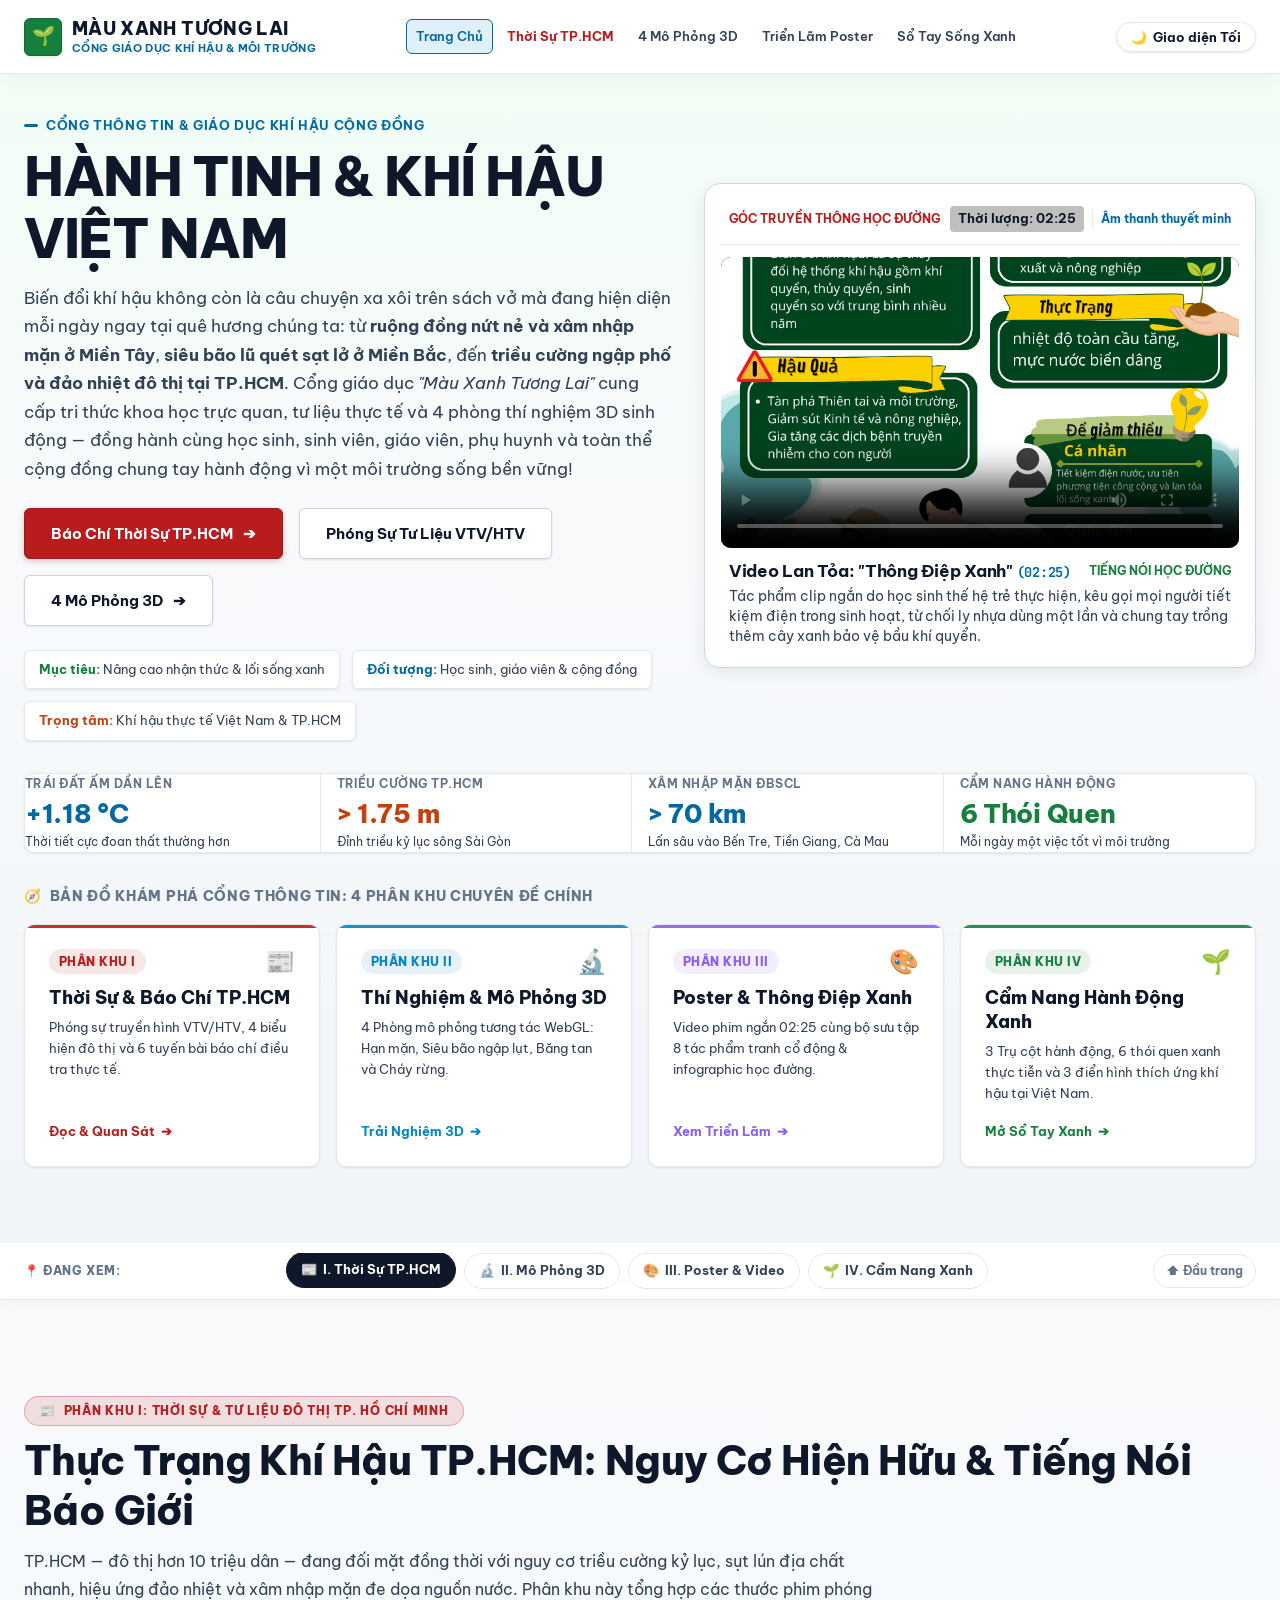
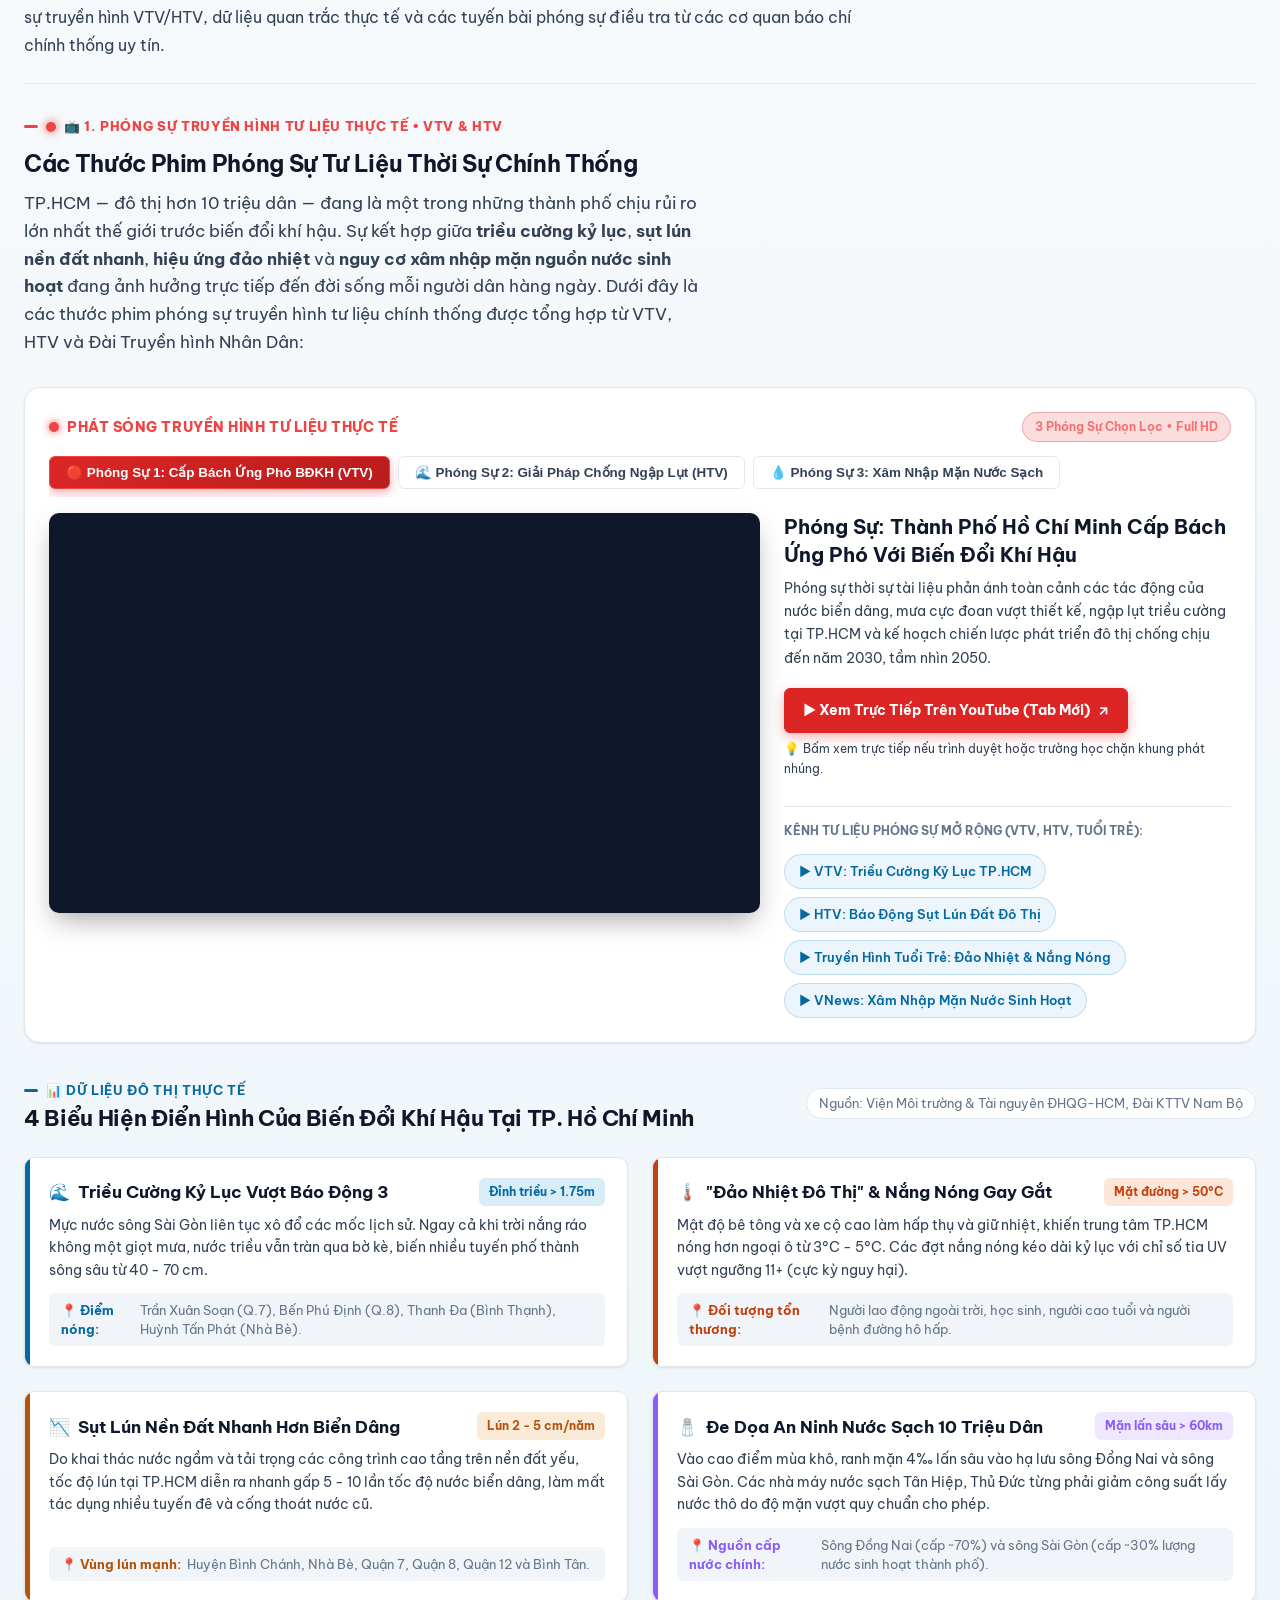
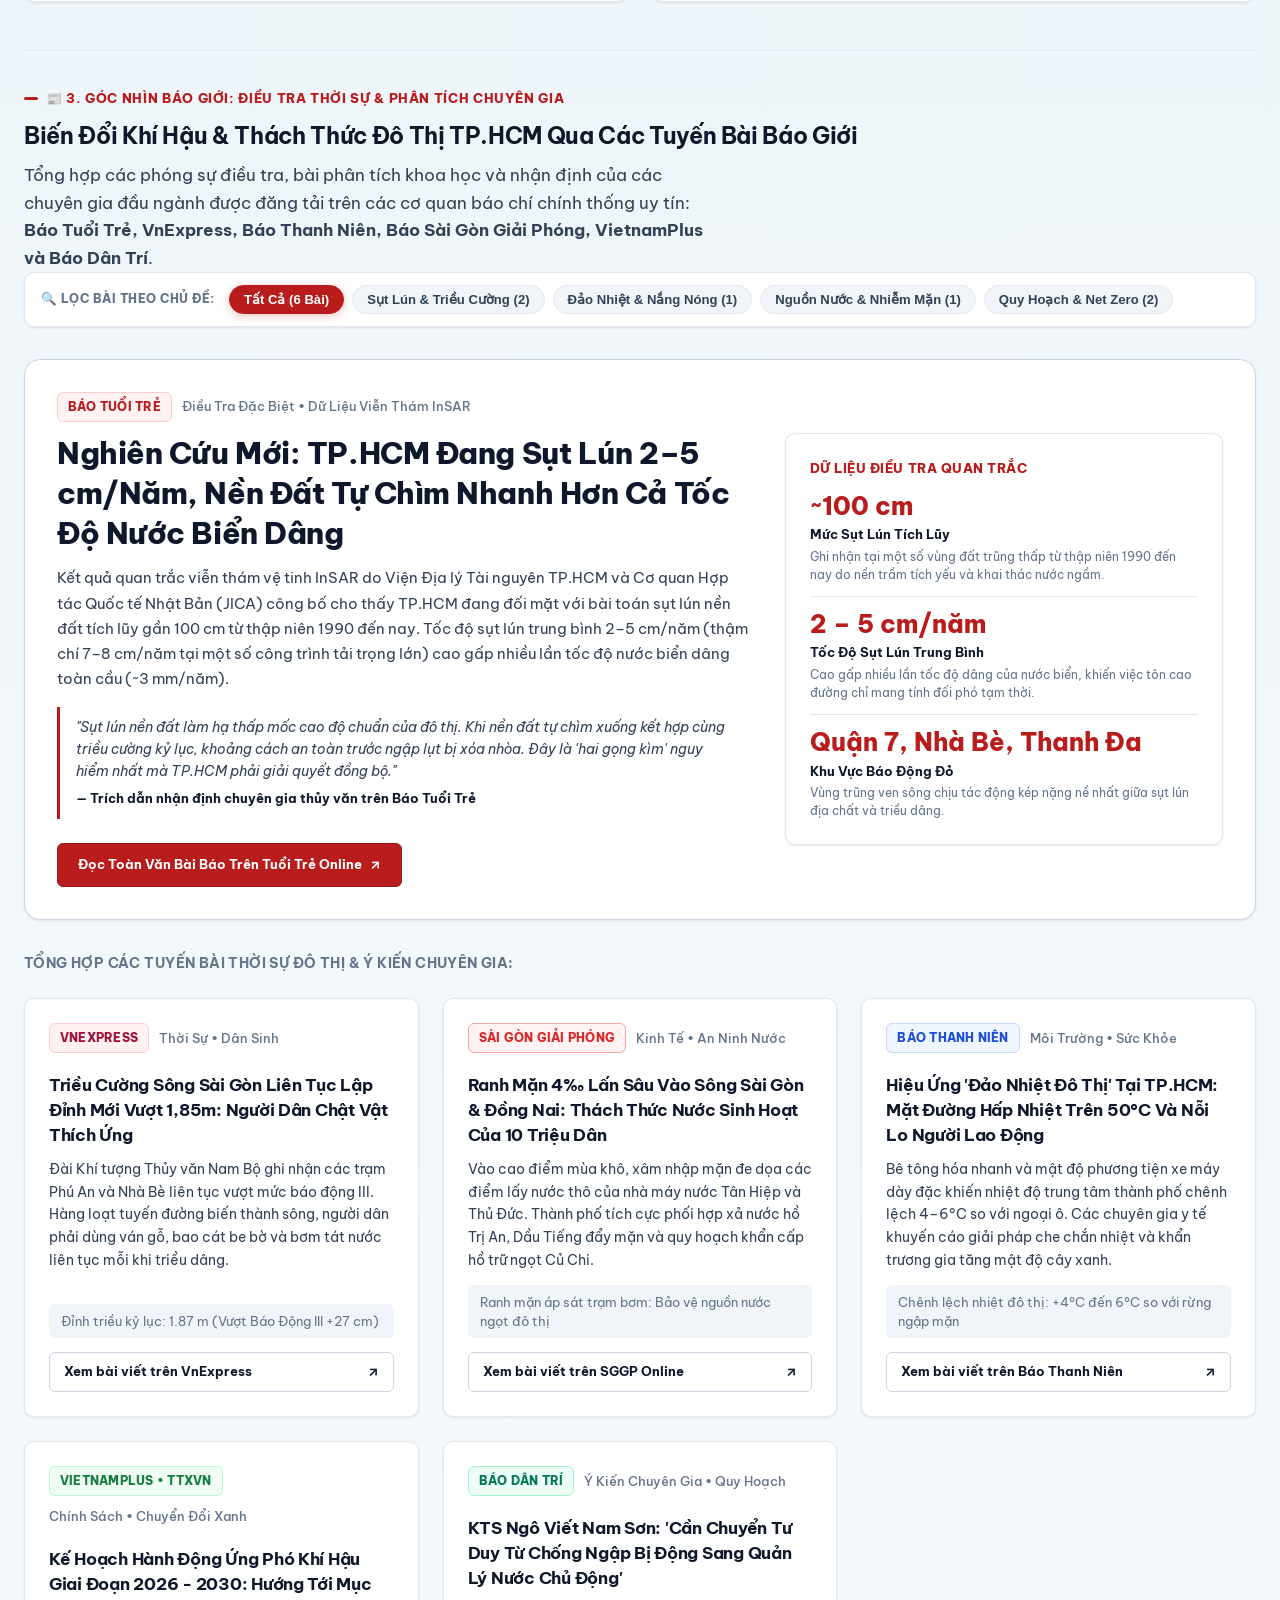
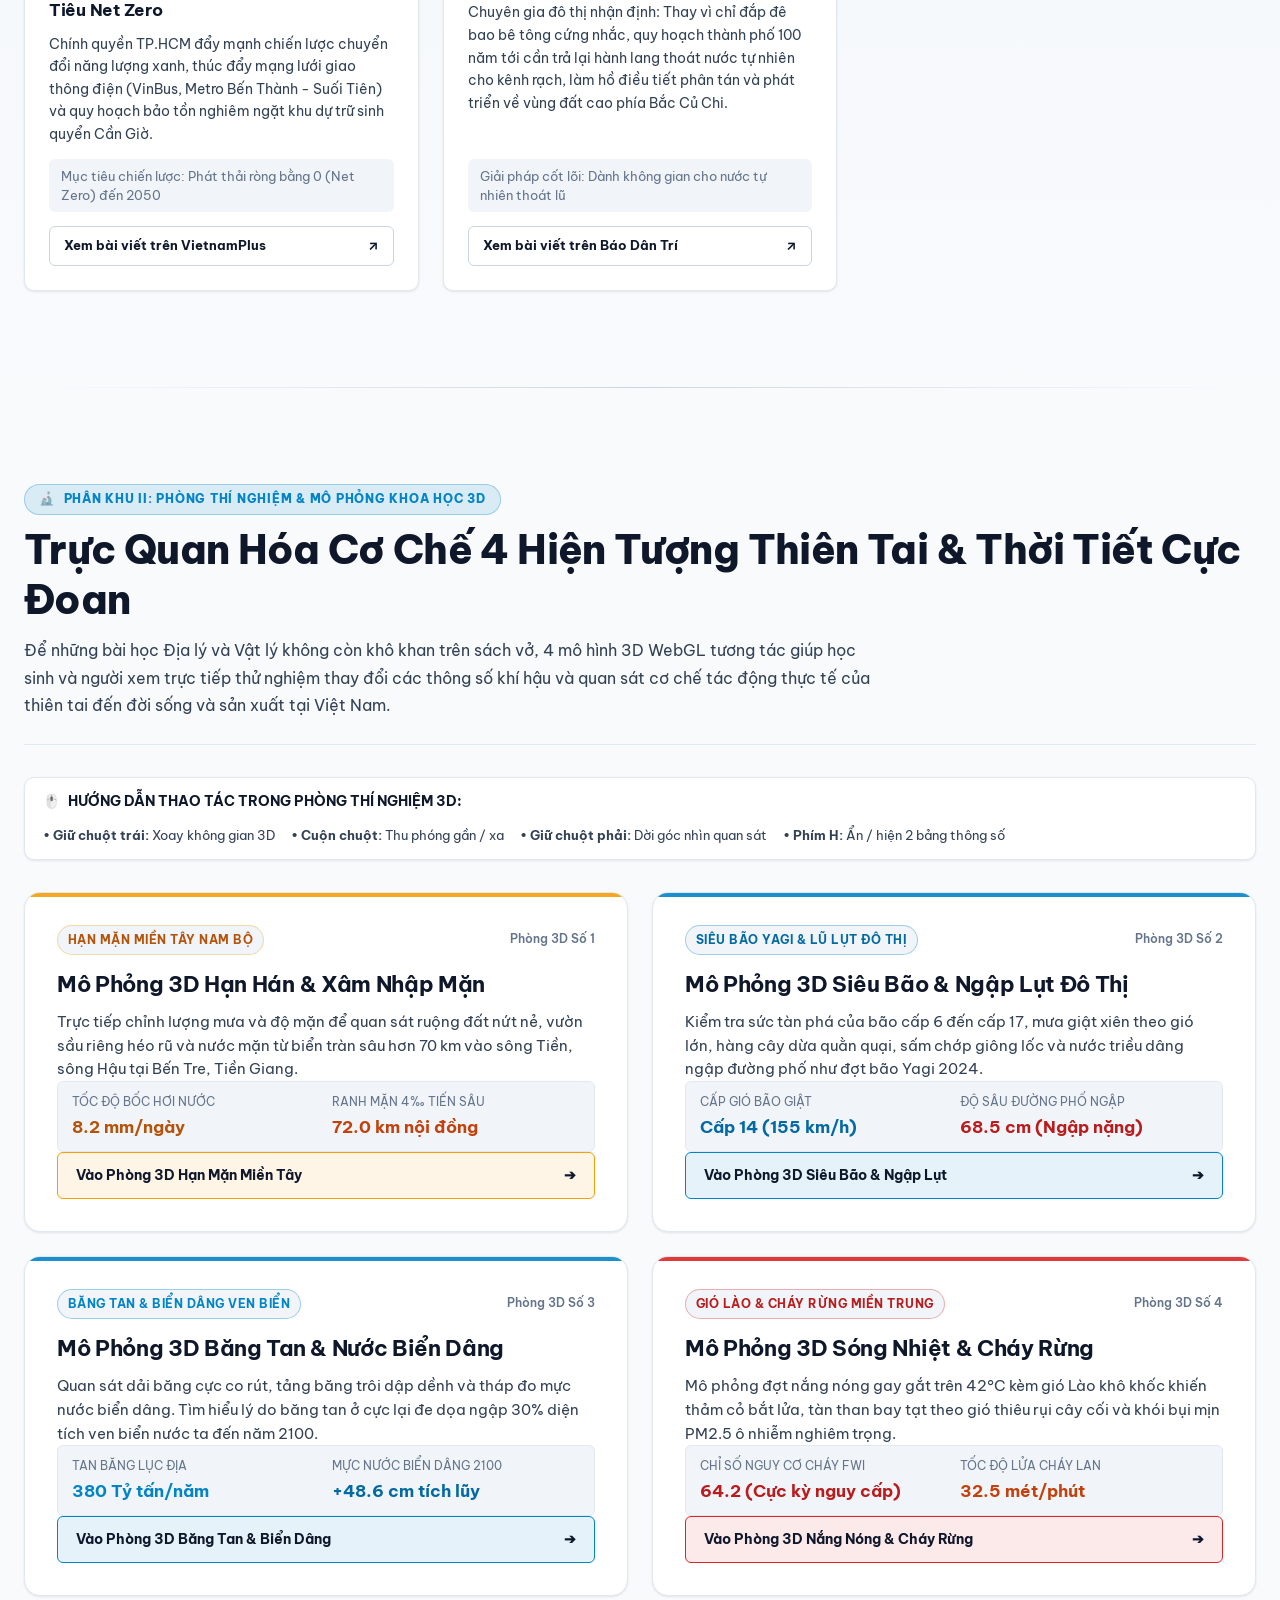
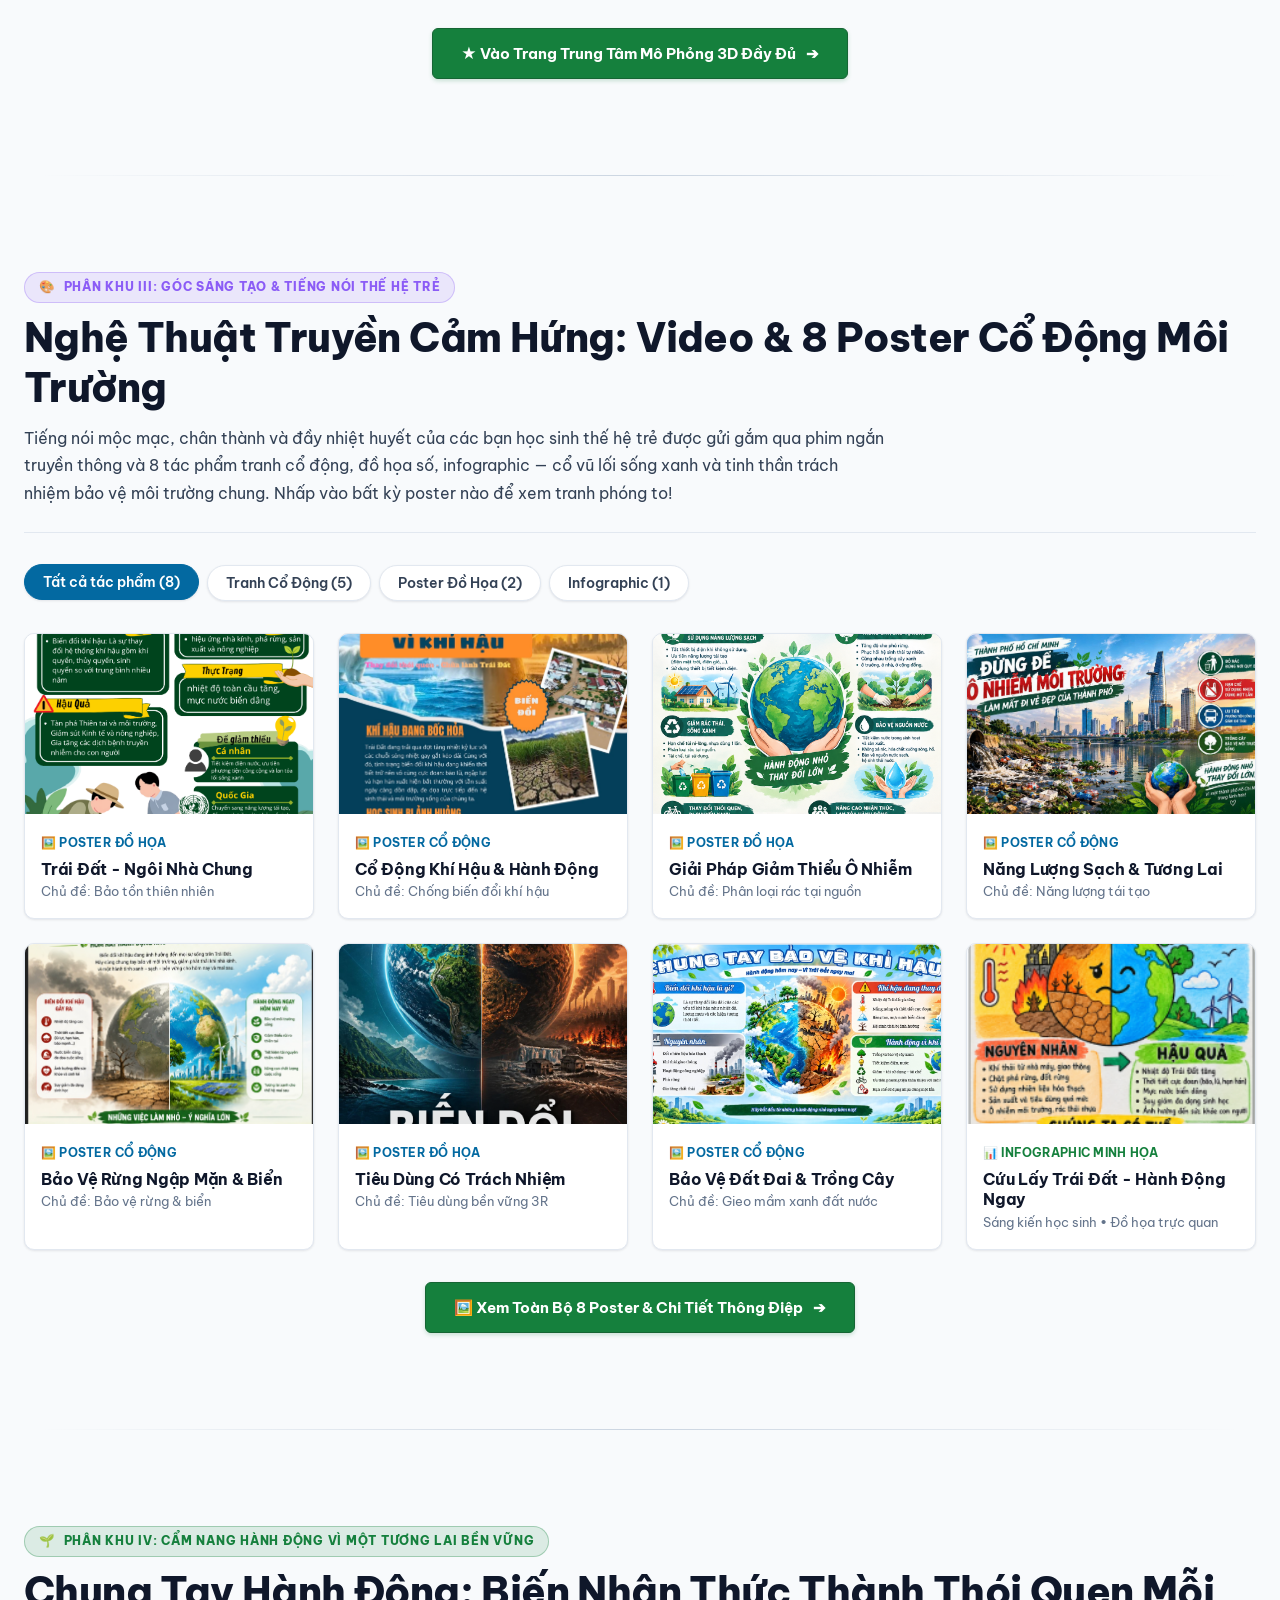
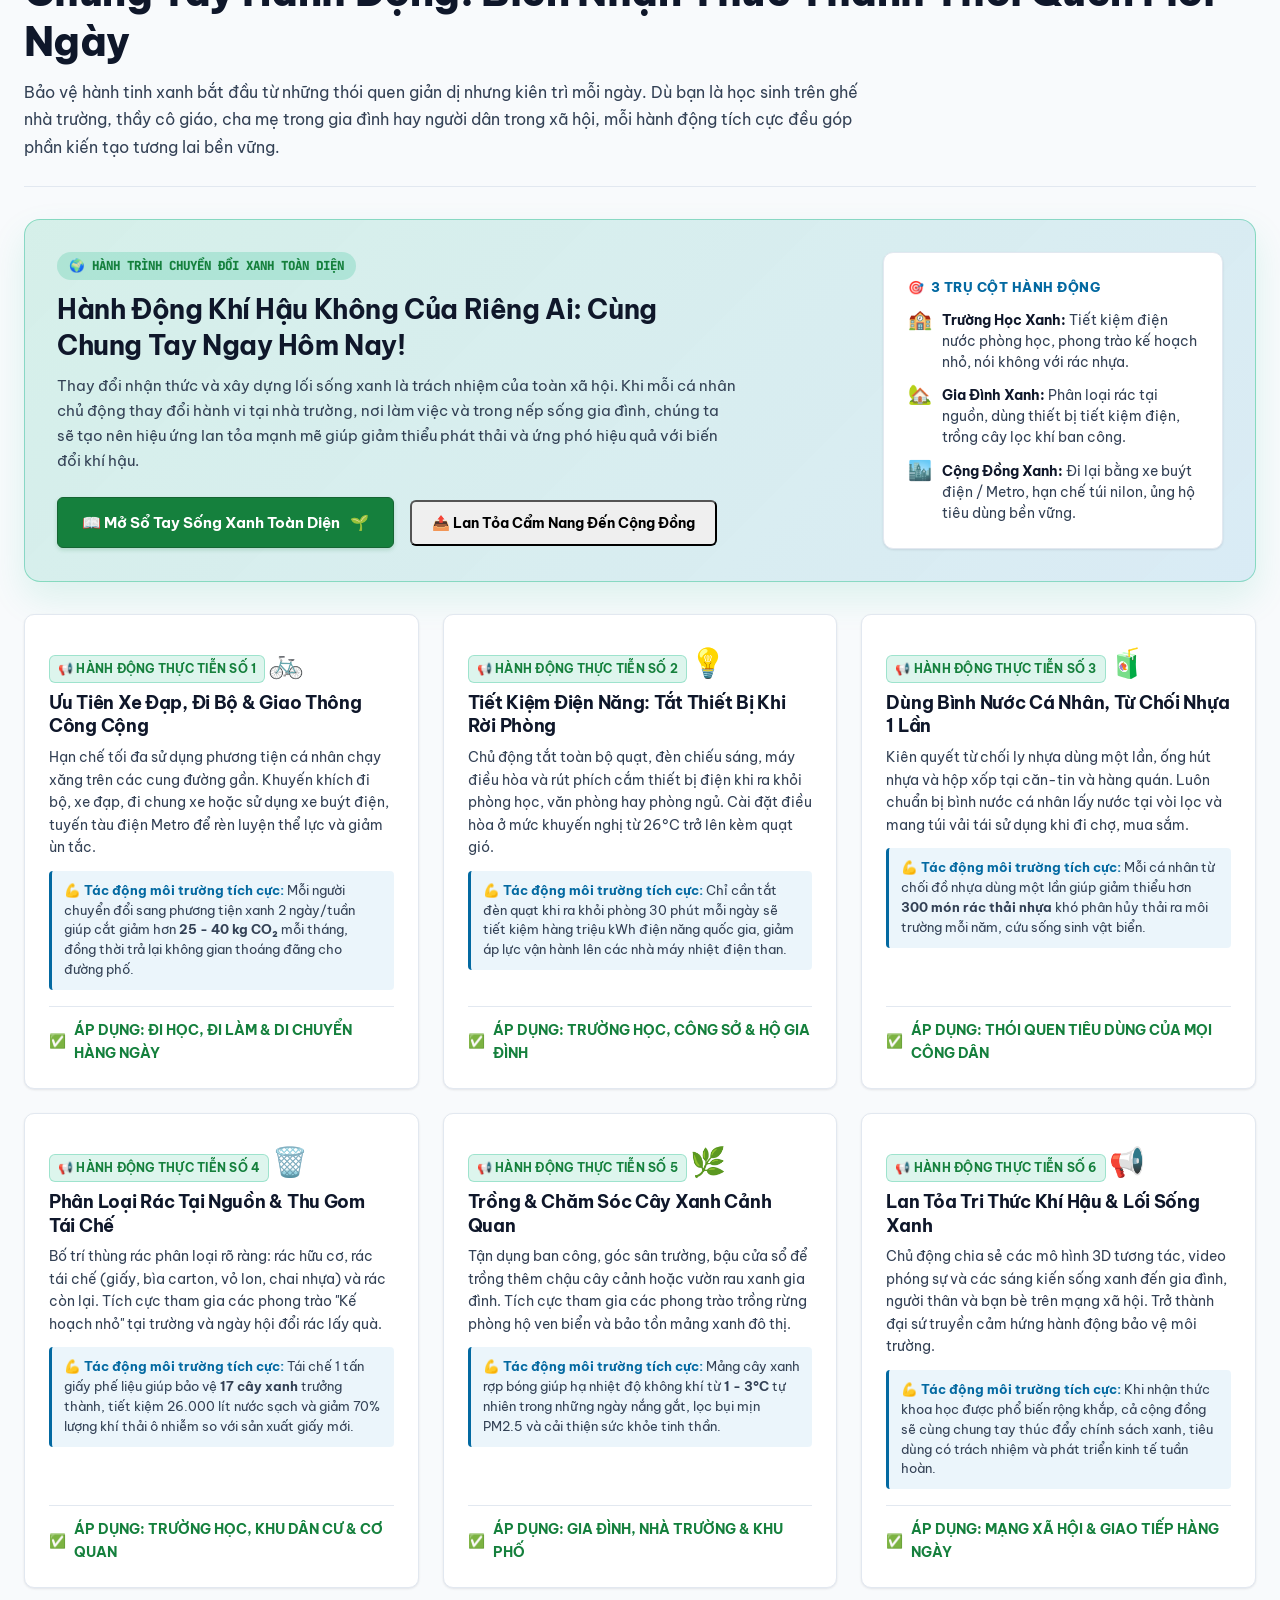
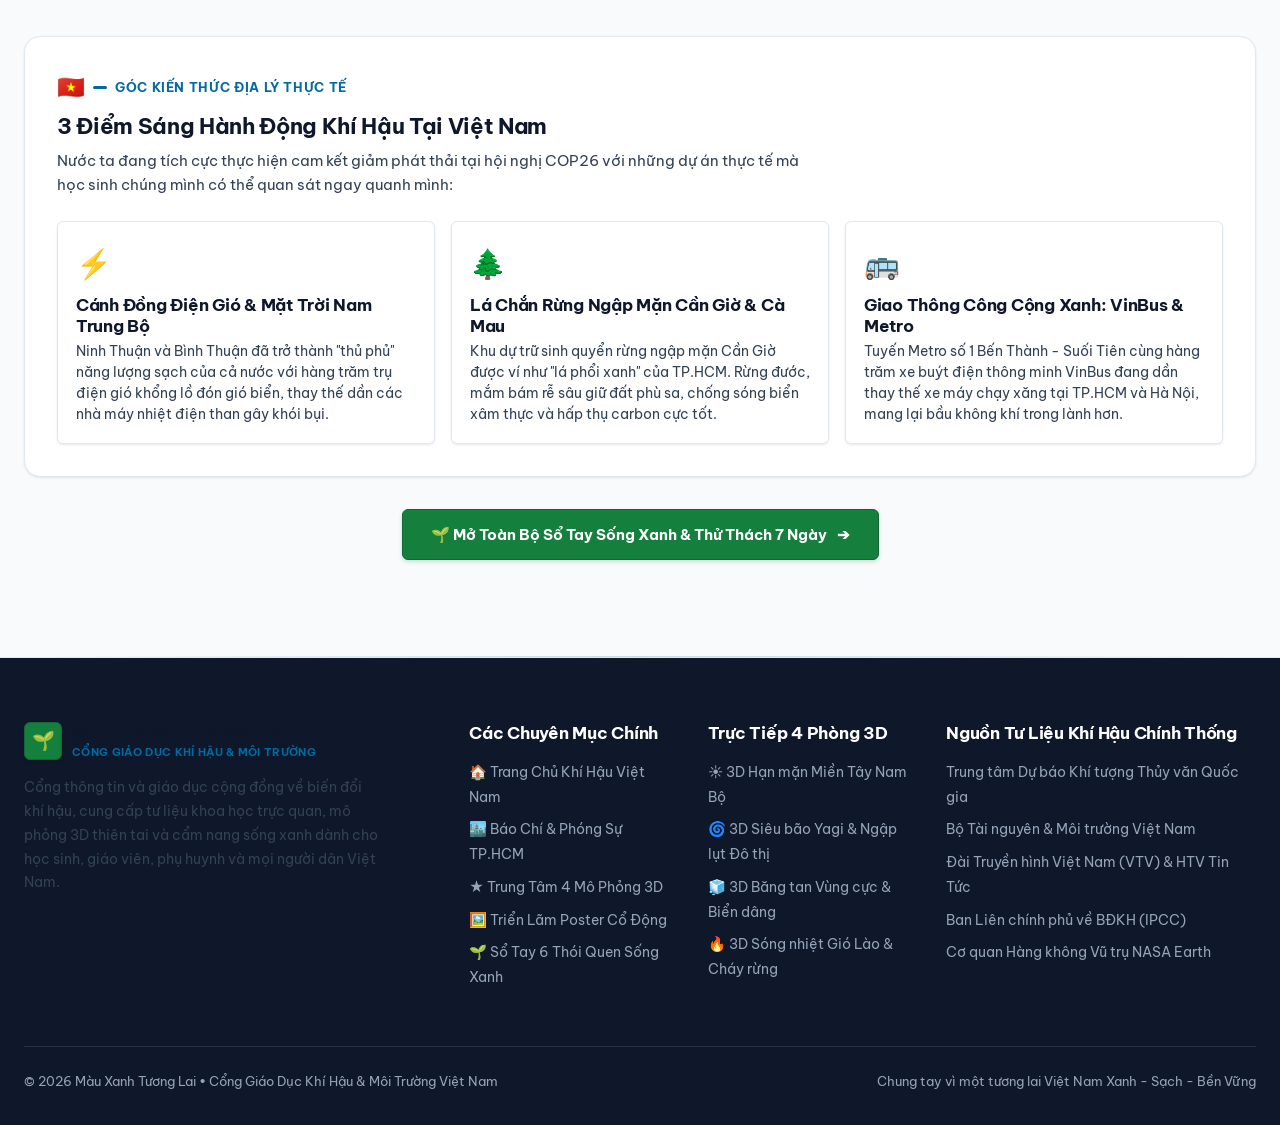
==== commit dd8dfca4: "fix(nav): lien ket toan dien tat ca cac trang web, bo sung thanh chuyen nhanh 4 phong 3D va cross-po" ====
--- a/index.html
+++ b/index.html
@@ -33,11 +33,10 @@
       <!-- Primary Navigation -->
       <nav aria-label="Điều hướng chính">
         <ul class="hud-nav-links">
-          <li><a href="#phong-su-tu-lieu" class="hud-link">Phóng Sự Truyền Hình</a></li>
-          <li><a href="#bao-chi-tphcm" class="hud-link" style="color: #b91c1c; font-weight: 700;">Báo Chí Thời Sự TP.HCM</a></li>
-          <li><a href="index.html" class="hud-link active">Video Thông Điệp Xanh</a></li>
+          <li><a href="#hero" class="hud-link active">Trang Chủ</a></li>
+          <li><a href="#bao-chi-tphcm" class="hud-link" style="color: #b91c1c; font-weight: 700;">Thời Sự TP.HCM</a></li>
+          <li><a href="trung-tam-mo-phong.html" class="hud-link">4 Mô Phỏng 3D</a></li>
           <li><a href="trien-lam-poster.html" class="hud-link">Triển Lãm Poster</a></li>
-          <li><a href="trung-tam-mo-phong.html" class="hud-link">Mô Phỏng 3D</a></li>
           <li><a href="so-tay-song-xanh.html" class="hud-link">Sổ Tay Sống Xanh</a></li>
         </ul>
       </nav>
@@ -1196,18 +1195,28 @@
         </div>
 
         <div class="footer-col">
-          <h4>4 Phân Khu Chuyên Đề</h4>
+          <h4>Các Chuyên Mục Chính</h4>
           <ul>
-            <li><a href="#phan-khu-thoi-su">Phần I: Thời Sự & Tư Liệu TP.HCM</a></li>
-            <li><a href="#phan-khu-mo-phong">Phần II: 4 Phòng Thí Nghiệm 3D</a></li>
-            <li><a href="#phan-khu-hoc-sinh">Phần III: Poster & Video Học Đường</a></li>
-            <li><a href="#phan-khu-giai-phap">Phần IV: Cẩm Nang Hành Động Xanh</a></li>
-            <li><a href="so-tay-song-xanh.html">Sổ Tay Sống Xanh Chi Tiết</a></li>
+            <li><a href="#hero">🏠 Trang Chủ Khí Hậu Việt Nam</a></li>
+            <li><a href="#bao-chi-tphcm">🏙️ Báo Chí & Phóng Sự TP.HCM</a></li>
+            <li><a href="trung-tam-mo-phong.html">★ Trung Tâm 4 Mô Phỏng 3D</a></li>
+            <li><a href="trien-lam-poster.html">🖼️ Triển Lãm Poster Cổ Động</a></li>
+            <li><a href="so-tay-song-xanh.html">🌱 Sổ Tay 6 Thói Quen Sống Xanh</a></li>
           </ul>
         </div>
 
         <div class="footer-col">
-          <h4>Nguồn Tư Liệu Khí Hậu Học Tập</h4>
+          <h4>Trực Tiếp 4 Phòng 3D</h4>
+          <ul>
+            <li><a href="mo-phong-han-han.html">☀️ 3D Hạn mặn Miền Tây Nam Bộ</a></li>
+            <li><a href="mo-phong-bao-lu.html">🌀 3D Siêu bão Yagi & Ngập lụt Đô thị</a></li>
+            <li><a href="mo-phong-bang-tan.html">🧊 3D Băng tan Vùng cực & Biển dâng</a></li>
+            <li><a href="mo-phong-chay-rung.html">🔥 3D Sóng nhiệt Gió Lào & Cháy rừng</a></li>
+          </ul>
+        </div>
+
+        <div class="footer-col">
+          <h4>Nguồn Tư Liệu Khí Hậu Chính Thống</h4>
           <ul>
             <li><a href="https://nchmf.gov.vn/" target="_blank" rel="noopener">Trung tâm Dự báo Khí tượng Thủy văn Quốc gia</a></li>
             <li><a href="https://monre.gov.vn/" target="_blank" rel="noopener">Bộ Tài nguyên & Môi trường Việt Nam</a></li>
@@ -1215,13 +1224,6 @@
             <li><a href="https://www.ipcc.ch/" target="_blank" rel="noopener">Ban Liên chính phủ về BĐKH (IPCC)</a></li>
             <li><a href="https://climate.nasa.gov/" target="_blank" rel="noopener">Cơ quan Hàng không Vũ trụ NASA Earth</a></li>
           </ul>
-        </div>
-
-        <div class="footer-col">
-          <h4>Về Cổng Giáo Dục Khí Hậu</h4>
-          <p style="font-size: 0.85rem; color: var(--text-dim); line-height: 1.6;">
-            Trang web hoạt động phi lợi nhuận nhằm phổ cập kiến thức khoa học khí hậu học đường, kết nối tư liệu thực tế tại các đô thị lớn như TP.HCM và cổ vũ tinh thần sống xanh, tiêu dùng bền vững trong cộng đồng.
-          </p>
         </div>
 
       </div>
--- a/css/climateverse.css
+++ b/css/climateverse.css
@@ -258,6 +258,7 @@
   left: 0;
   right: 0;
   height: 74px;
+  min-height: 74px;
   z-index: 1000;
   background: var(--glass-bg);
   backdrop-filter: var(--glass-blur);
@@ -267,6 +268,7 @@
   display: flex;
   align-items: center;
   transition: var(--transition-med);
+  overflow: visible;
 }
 
 .hud-nav-wrap {
@@ -274,18 +276,25 @@
   align-items: center;
   justify-content: space-between;
   width: 100%;
+  gap: var(--sp-4);
+  min-width: 0;
 }
 
 .brand-logo {
   display: flex;
   align-items: center;
-  gap: var(--sp-3);
+  gap: 10px;
   text-decoration: none;
+  flex-shrink: 0 !important;
+  white-space: nowrap !important;
+  min-width: max-content;
 }
 
 .brand-symbol {
   width: 38px;
   height: 38px;
+  min-width: 38px;
+  min-height: 38px;
   border-radius: var(--radius-sm);
   background: #15803d;
   border: 1px solid #166534;
@@ -297,29 +306,39 @@
   font-family: var(--font-display);
   font-weight: 700;
   font-size: 1.15rem;
+  flex-shrink: 0 !important;
 }
 
 .brand-text-wrap {
   display: flex;
   flex-direction: column;
+  justify-content: center;
+  white-space: nowrap !important;
+  flex-shrink: 0 !important;
+  line-height: 1.2;
 }
 
 .brand-name {
   font-family: var(--font-display);
-  font-size: 1.25rem;
+  font-size: 1.18rem;
   font-weight: 800;
   letter-spacing: 0.02em;
   color: var(--text-white);
-  line-height: 1.15;
+  line-height: 1.2;
+  white-space: nowrap !important;
+  margin: 0;
 }
 
 .brand-tagline {
   font-family: var(--font-body);
-  font-size: 0.72rem;
-  letter-spacing: 0.04em;
+  font-size: 0.7rem;
+  letter-spacing: 0.03em;
   text-transform: uppercase;
   color: var(--cyan-glacier);
   font-weight: 700;
+  white-space: nowrap !important;
+  margin-top: 2px;
+  line-height: 1.2;
 }
 
 .hud-nav-links {
@@ -327,20 +346,69 @@
   align-items: center;
   gap: 4px;
   list-style: none;
+  margin: 0;
+  padding: 0;
+  flex-shrink: 1;
 }
 
 .hud-link {
   display: inline-flex;
   align-items: center;
   gap: 6px;
-  padding: 8px 14px;
-  font-size: 0.88rem;
+  padding: 7px 12px;
+  font-size: 0.85rem;
   font-weight: 600;
   color: var(--text-muted);
   text-decoration: none;
   border-radius: var(--radius-sm);
   border: 1px solid transparent;
   transition: var(--transition-fast);
+  white-space: nowrap;
+}
+
+@media (max-width: 1360px) {
+  .hud-link {
+    padding: 6px 9px;
+    font-size: 0.8rem;
+    gap: 4px;
+  }
+  .brand-name {
+    font-size: 1.1rem;
+  }
+  .brand-tagline {
+    font-size: 0.68rem;
+  }
+}
+
+@media (max-width: 1200px) {
+  .hud-link {
+    padding: 5px 7px;
+    font-size: 0.76rem;
+  }
+  .brand-name {
+    font-size: 1.02rem;
+  }
+  .brand-tagline {
+    font-size: 0.65rem;
+  }
+  #theme-text {
+    display: none;
+  }
+}
+
+@media (max-width: 1080px) {
+  .hud-nav-wrap {
+    gap: 8px;
+  }
+  .hud-nav-links {
+    overflow-x: auto;
+    scrollbar-width: none;
+    -webkit-overflow-scrolling: touch;
+    max-width: calc(100vw - 320px);
+  }
+  .hud-nav-links::-webkit-scrollbar {
+    display: none;
+  }
 }
 
 .hud-link:hover {
@@ -2025,6 +2093,9 @@
 
 @media (max-width: 768px) {
   .hud-nav-links { display: none; }
+  .brand-name { font-size: 1.02rem; }
+  .brand-tagline { font-size: 0.64rem; }
+  .brand-symbol { width: 34px; height: 34px; min-width: 34px; min-height: 34px; font-size: 1rem; }
   .hero-metrics-bar { grid-template-columns: 1fr; }
   .sim-hub-grid { grid-template-columns: 1fr; }
   .pillar-feature-large, .pillar-feature-medium, .pillar-feature-third { grid-column: span 12; }
@@ -2637,4 +2708,211 @@
   box-shadow: var(--card-shadow);
 }
 
-
+/* ===================================================================
+   THANH CHUYỂN NHANH 4 PHÒNG 3D TRỰC TIẾP (3D ROOM QUICK TELEPORT BAR)
+   =================================================================== */
+.sim-room-switcher-bar {
+  display: inline-flex;
+  align-items: center;
+  gap: 6px;
+  background: rgba(15, 23, 42, 0.88);
+  backdrop-filter: blur(14px);
+  -webkit-backdrop-filter: blur(14px);
+  border: 1px solid rgba(255, 255, 255, 0.16);
+  padding: 4px 6px;
+  border-radius: var(--radius-full);
+  box-shadow: 0 4px 18px rgba(0, 0, 0, 0.45);
+  max-width: 100%;
+  overflow-x: auto;
+  scrollbar-width: none;
+}
+.sim-room-switcher-bar::-webkit-scrollbar {
+  display: none;
+}
+
+.sim-room-pill {
+  display: inline-flex;
+  align-items: center;
+  gap: 6px;
+  padding: 6px 12px;
+  border-radius: var(--radius-full);
+  font-size: 0.8rem;
+  font-weight: 700;
+  color: #cbd5e1;
+  text-decoration: none;
+  background: transparent;
+  border: 1px solid transparent;
+  transition: all 0.2s cubic-bezier(0.16, 1, 0.3, 1);
+  white-space: nowrap;
+}
+
+.sim-room-pill:hover {
+  background: rgba(255, 255, 255, 0.12);
+  color: #ffffff;
+  border-color: rgba(255, 255, 255, 0.22);
+}
+
+.sim-room-pill.active {
+  background: var(--pill-accent, #0284c7);
+  color: #ffffff;
+  border-color: var(--pill-accent, #0284c7);
+  box-shadow: 0 0 14px var(--pill-glow, rgba(2, 132, 199, 0.6));
+}
+
+.sim-room-pill.sim-hub-pill {
+  background: rgba(255, 255, 255, 0.08);
+  border-color: rgba(255, 255, 255, 0.18);
+  color: var(--cyan-glacier);
+}
+.sim-room-pill.sim-hub-pill:hover {
+  background: rgba(255, 255, 255, 0.2);
+  color: #ffffff;
+}
+
+/* Thanh Điều Hướng Nổi Dưới Đáy Phòng 3D (3D Bottom Quick Dock) */
+.sim-bottom-dock {
+  position: absolute;
+  bottom: 16px;
+  left: 50%;
+  transform: translateX(-50%);
+  display: flex;
+  align-items: center;
+  gap: 8px;
+  background: rgba(15, 23, 42, 0.88);
+  backdrop-filter: blur(14px);
+  -webkit-backdrop-filter: blur(14px);
+  border: 1px solid rgba(255, 255, 255, 0.18);
+  padding: 6px 12px;
+  border-radius: var(--radius-full);
+  box-shadow: 0 8px 28px rgba(0, 0, 0, 0.55);
+  z-index: 50;
+  max-width: 95vw;
+  overflow-x: auto;
+  scrollbar-width: none;
+}
+.sim-bottom-dock::-webkit-scrollbar {
+  display: none;
+}
+
+.sim-dock-link {
+  display: inline-flex;
+  align-items: center;
+  gap: 6px;
+  padding: 5px 12px;
+  border-radius: var(--radius-full);
+  font-size: 0.78rem;
+  font-weight: 700;
+  color: #e2e8f0;
+  text-decoration: none;
+  background: rgba(255, 255, 255, 0.06);
+  border: 1px solid rgba(255, 255, 255, 0.1);
+  transition: all 0.2s ease;
+  white-space: nowrap;
+}
+.sim-dock-link:hover {
+  background: rgba(255, 255, 255, 0.18);
+  color: #ffffff;
+  border-color: rgba(255, 255, 255, 0.25);
+  transform: translateY(-1px);
+}
+.sim-dock-link.primary {
+  background: #0284c7;
+  border-color: #0284c7;
+  color: #ffffff;
+}
+.sim-dock-link.primary:hover {
+  background: #0369a1;
+  border-color: #0369a1;
+}
+
+/* ===================================================================
+   KHUNG LIÊN KẾT CHÉO CÁC CHUYÊN MỤC (CROSS-PORTAL PORTAL CARDS)
+   =================================================================== */
+.cross-portal-section {
+  padding: var(--sp-12) 0;
+  background: linear-gradient(180deg, var(--space-bg) 0%, var(--space-surface) 100%);
+  border-top: 1px solid var(--space-border);
+}
+
+.cross-portal-grid {
+  display: grid;
+  grid-template-columns: repeat(auto-fit, minmax(260px, 1fr));
+  gap: var(--sp-6);
+  margin-top: var(--sp-6);
+}
+
+.cross-portal-card {
+  display: flex;
+  flex-direction: column;
+  justify-content: space-between;
+  background: var(--card-bg);
+  border: 1px solid var(--space-border);
+  border-radius: var(--radius-md);
+  padding: var(--sp-6);
+  box-shadow: var(--card-shadow);
+  text-decoration: none;
+  color: inherit;
+  transition: transform 0.25s ease, border-color 0.25s ease, box-shadow 0.25s ease;
+  position: relative;
+  overflow: hidden;
+}
+
+.cross-portal-card::before {
+  content: '';
+  position: absolute;
+  top: 0;
+  left: 0;
+  right: 0;
+  height: 3px;
+  background: var(--card-accent, var(--cyan-glacier));
+  transition: height 0.25s ease;
+}
+
+.cross-portal-card:hover {
+  transform: translateY(-5px);
+  border-color: var(--card-accent, var(--cyan-glacier));
+  box-shadow: var(--card-hover-shadow);
+}
+.cross-portal-card:hover::before {
+  height: 5px;
+}
+
+.cross-portal-card.active-current {
+  border-color: var(--card-accent, var(--cyan-glacier));
+  background: rgba(2, 132, 199, 0.05);
+}
+
+.cross-portal-icon {
+  font-size: 2rem;
+  margin-bottom: 10px;
+  display: inline-block;
+}
+
+.cross-portal-title {
+  font-size: 1.15rem;
+  font-weight: 700;
+  margin-bottom: 6px;
+  color: var(--text-white);
+}
+
+.cross-portal-desc {
+  font-size: 0.85rem;
+  color: var(--text-muted);
+  line-height: 1.6;
+  margin-bottom: var(--sp-4);
+  flex-grow: 1;
+}
+
+.cross-portal-btn {
+  display: inline-flex;
+  align-items: center;
+  justify-content: space-between;
+  font-size: 0.85rem;
+  font-weight: 700;
+  color: var(--card-accent, var(--cyan-glacier));
+  padding-top: 10px;
+  border-top: 1px solid var(--space-border);
+}
+
+
+
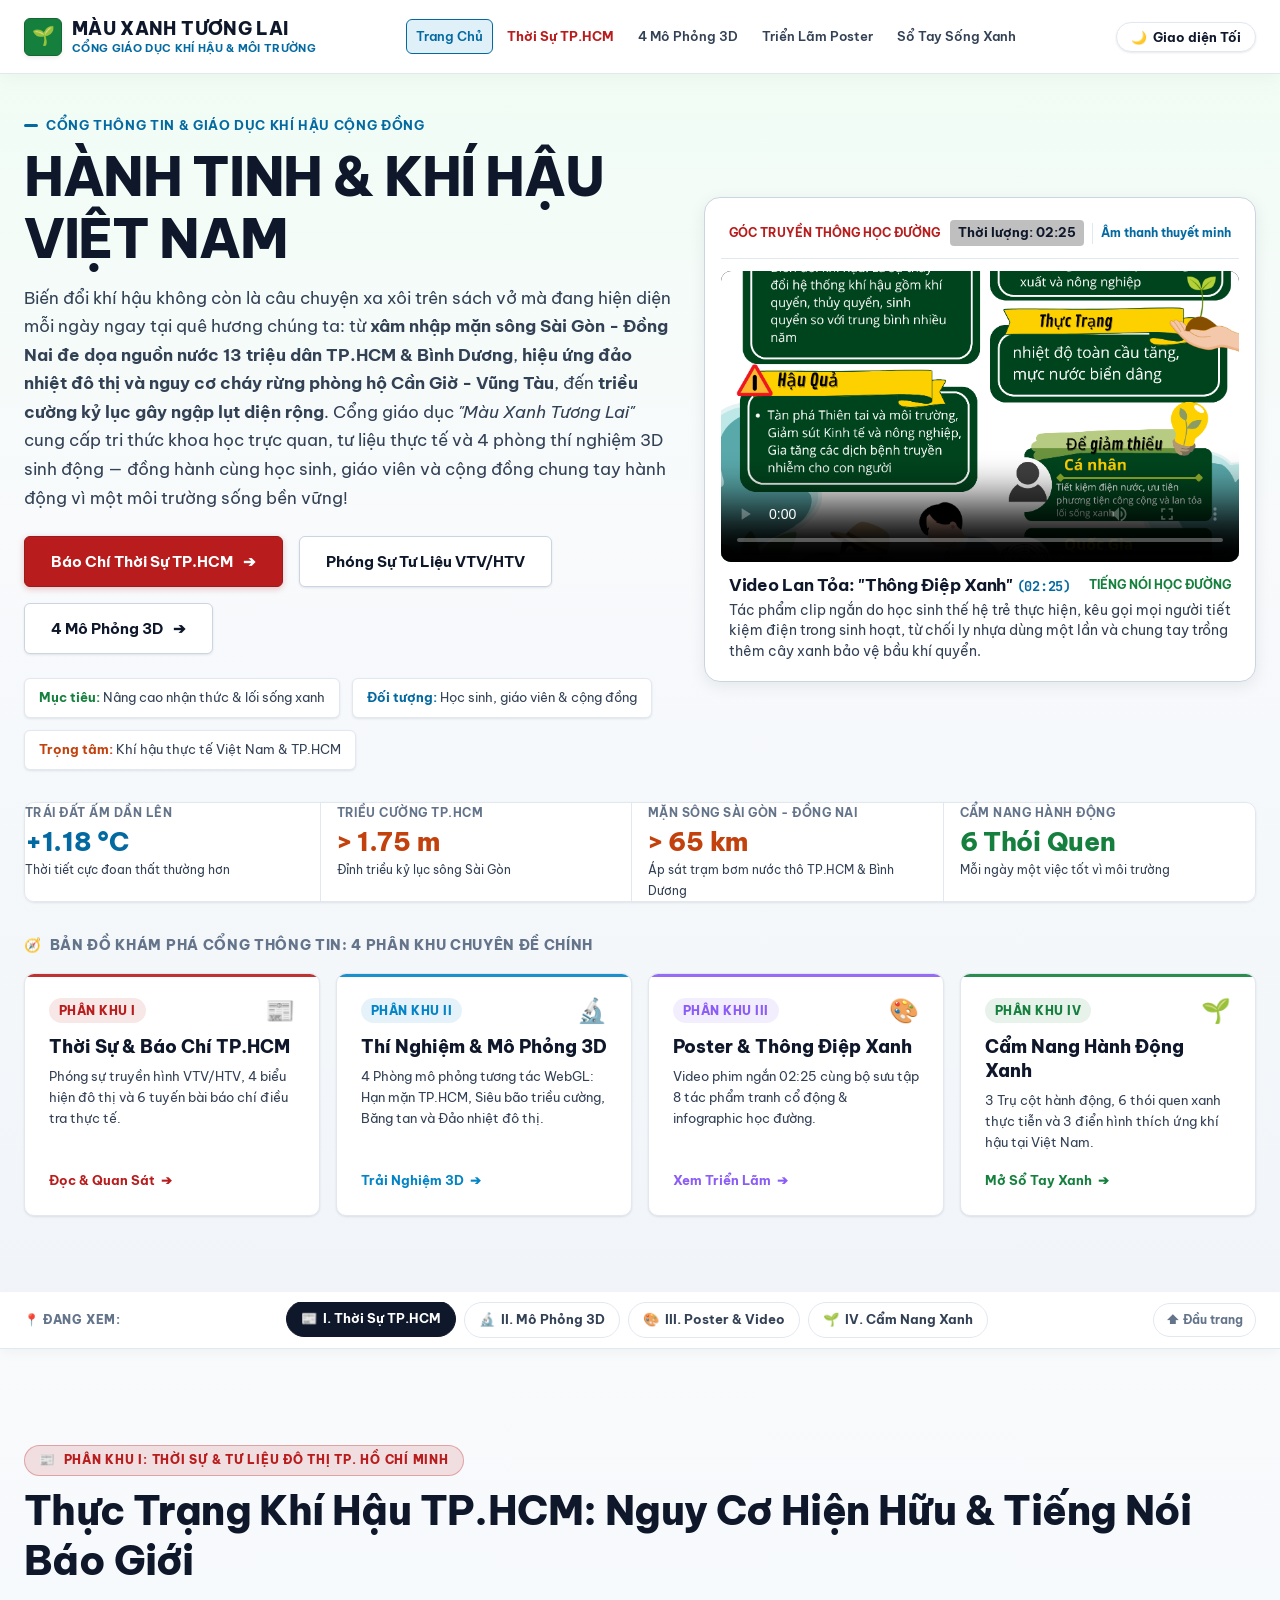
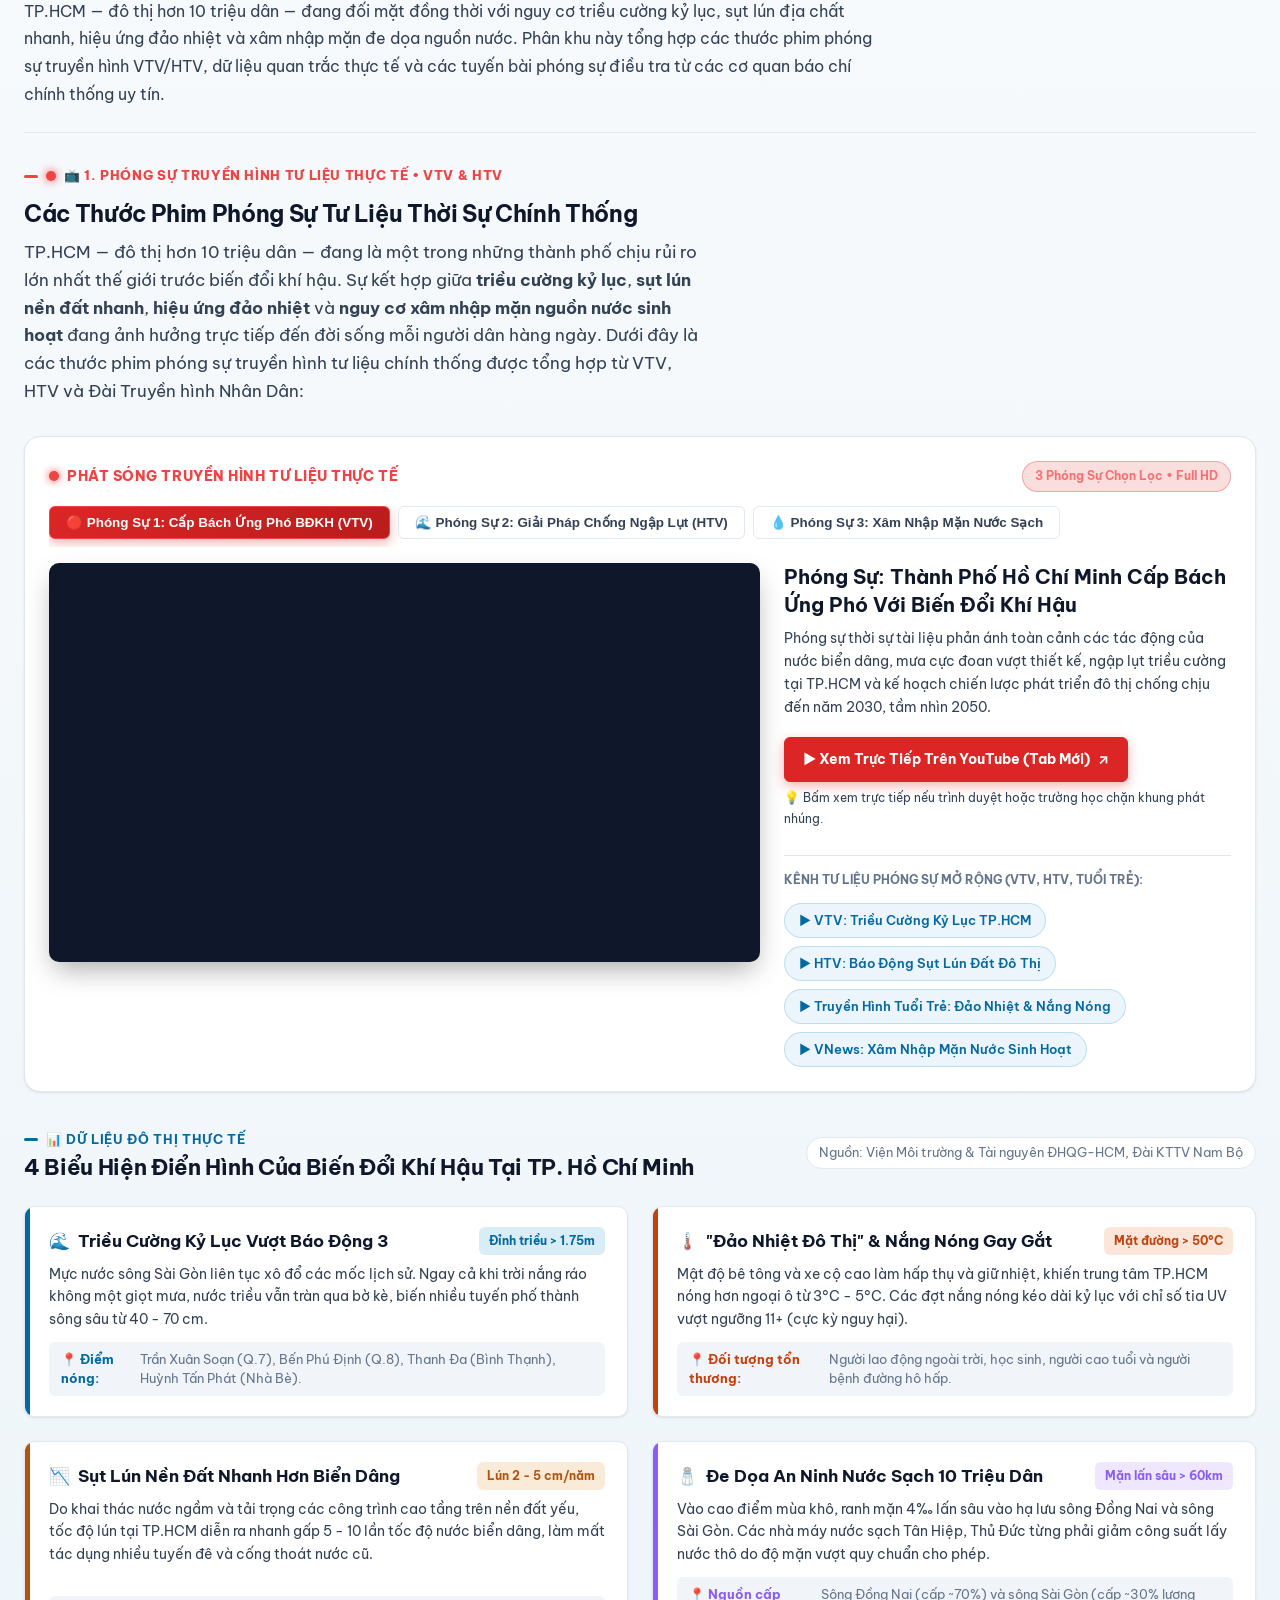
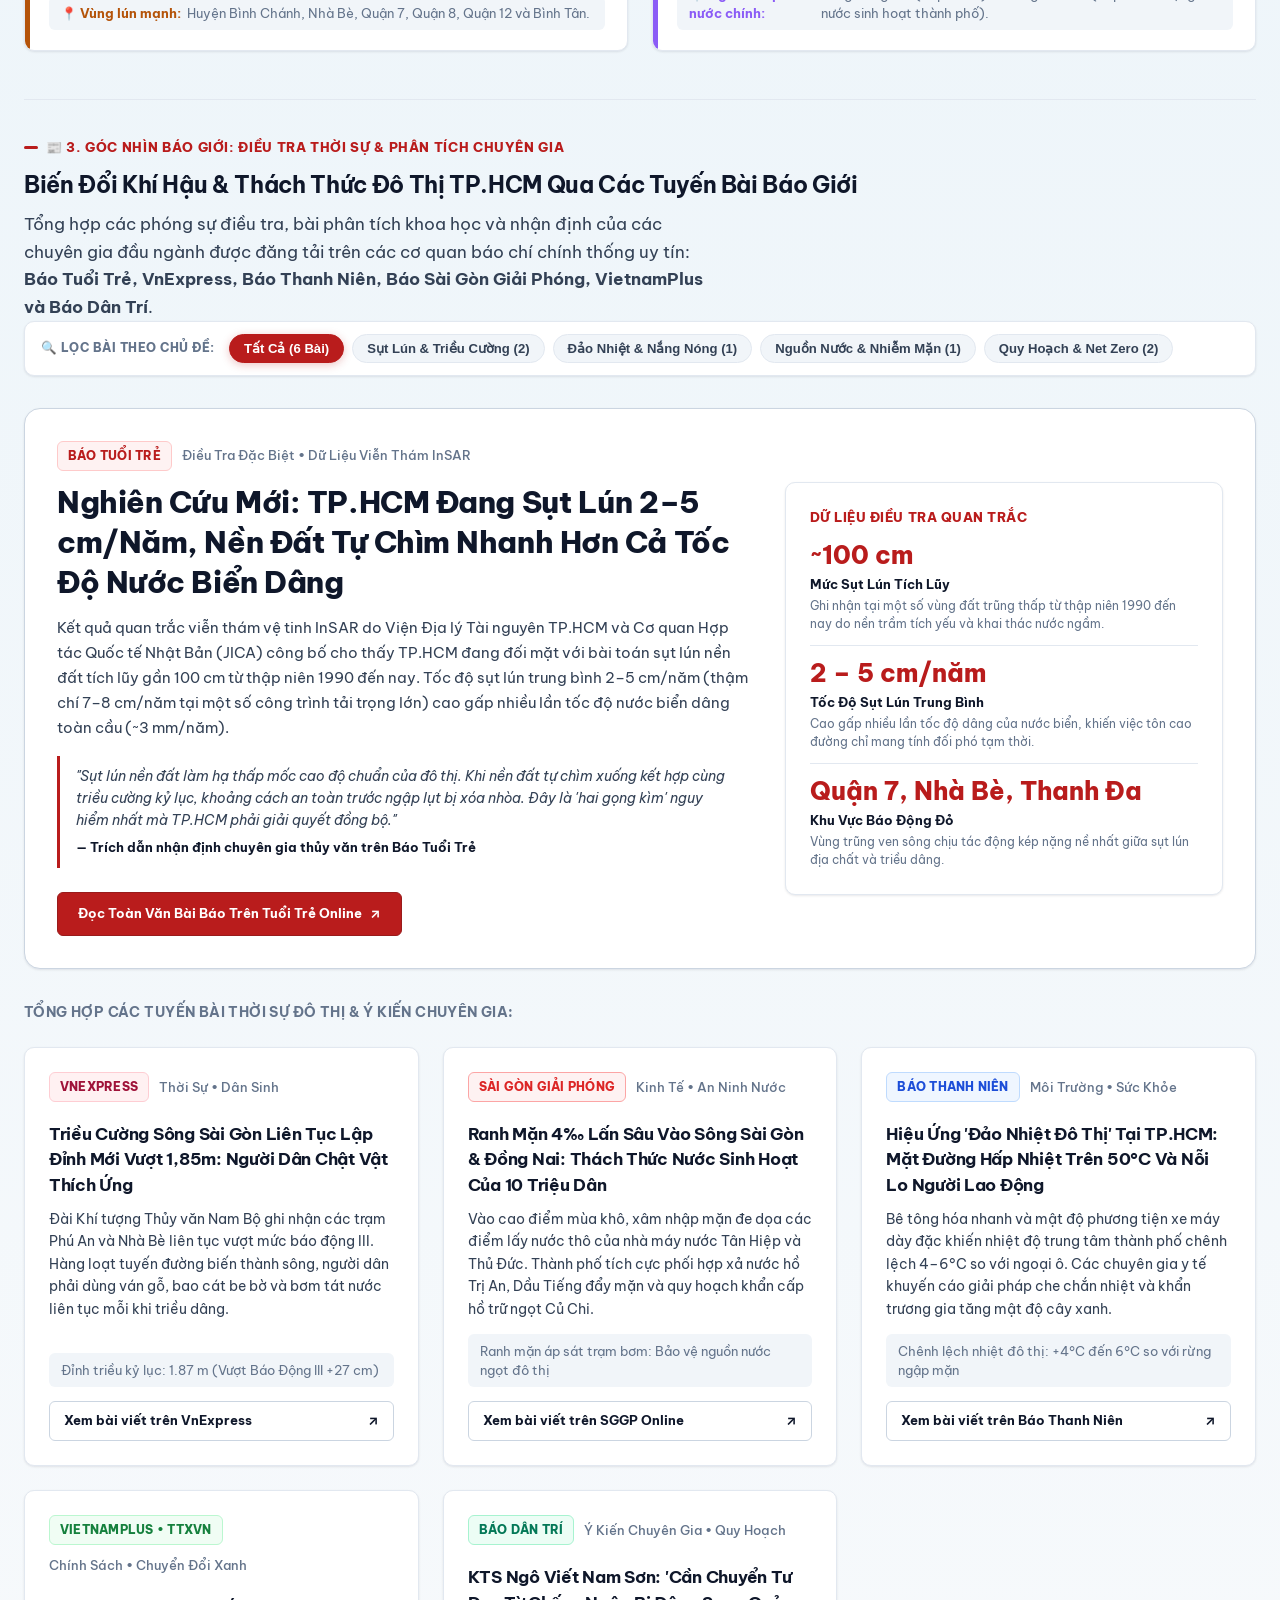
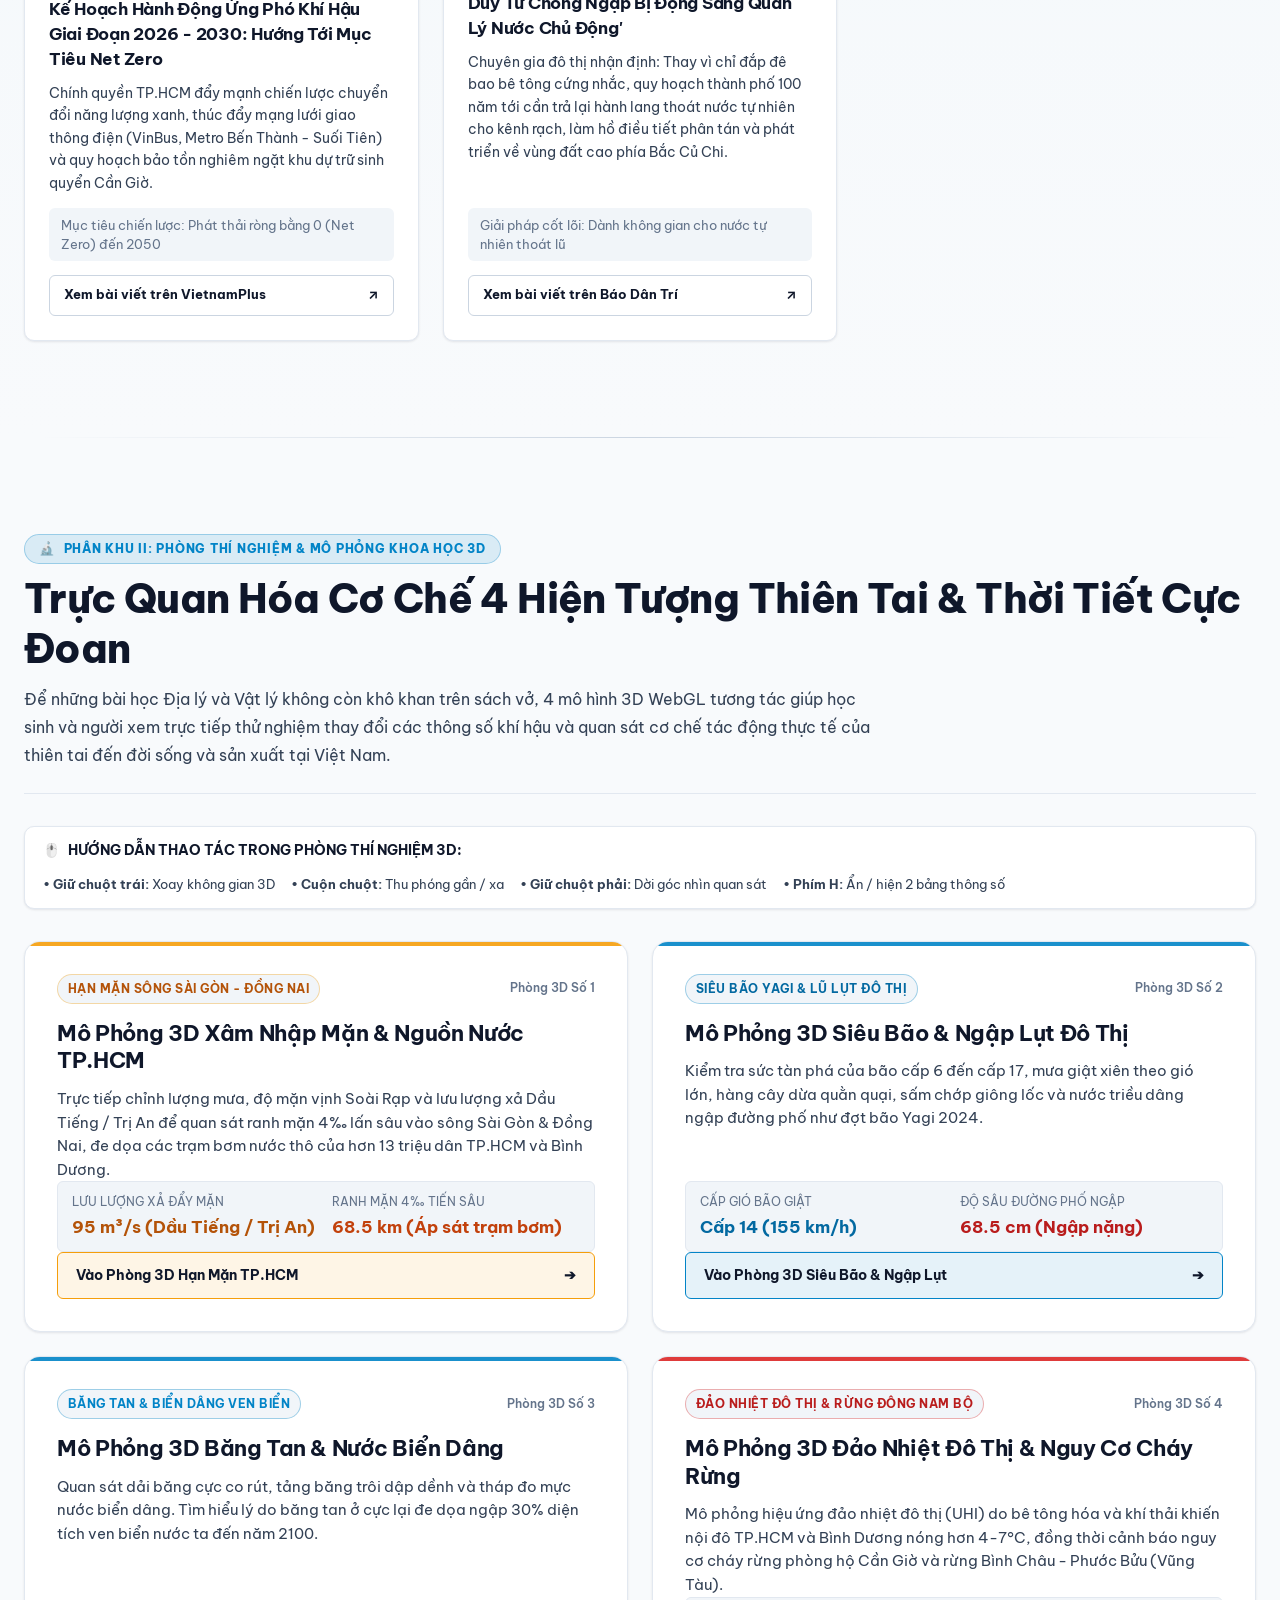
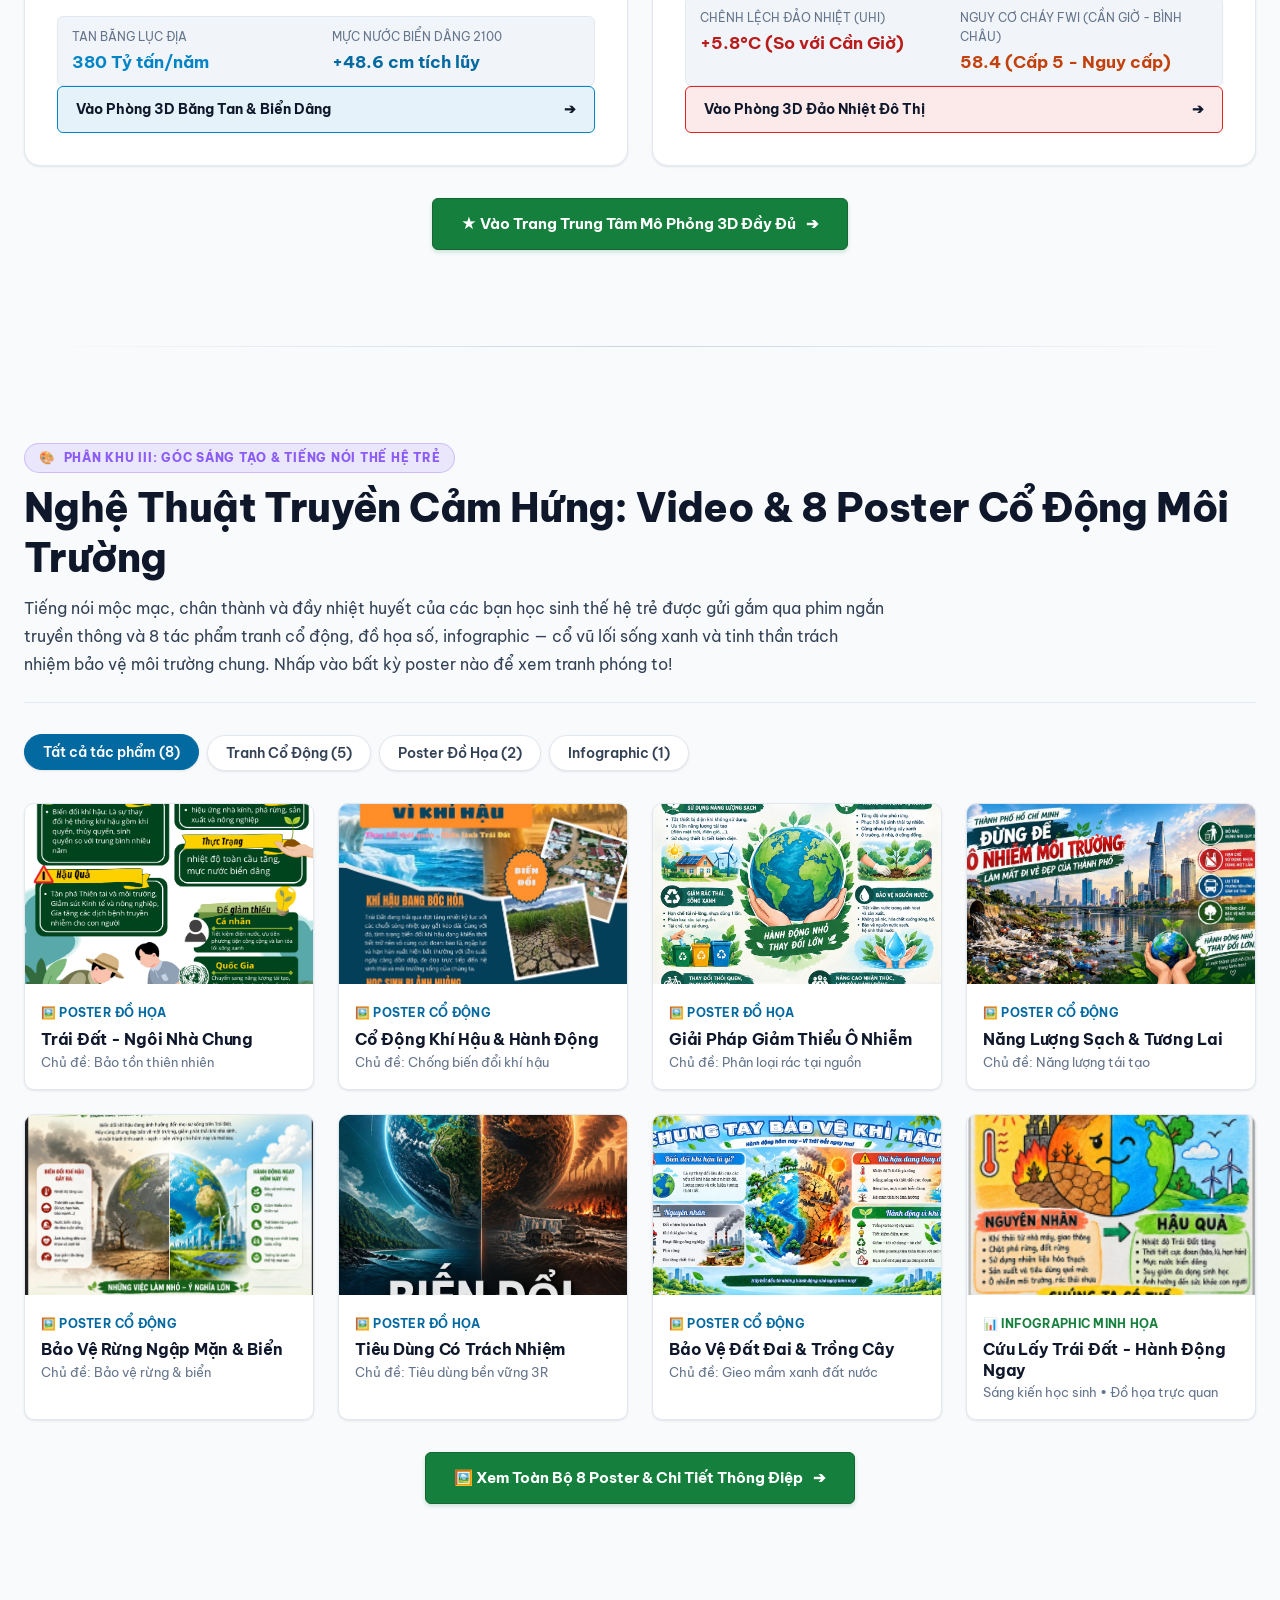
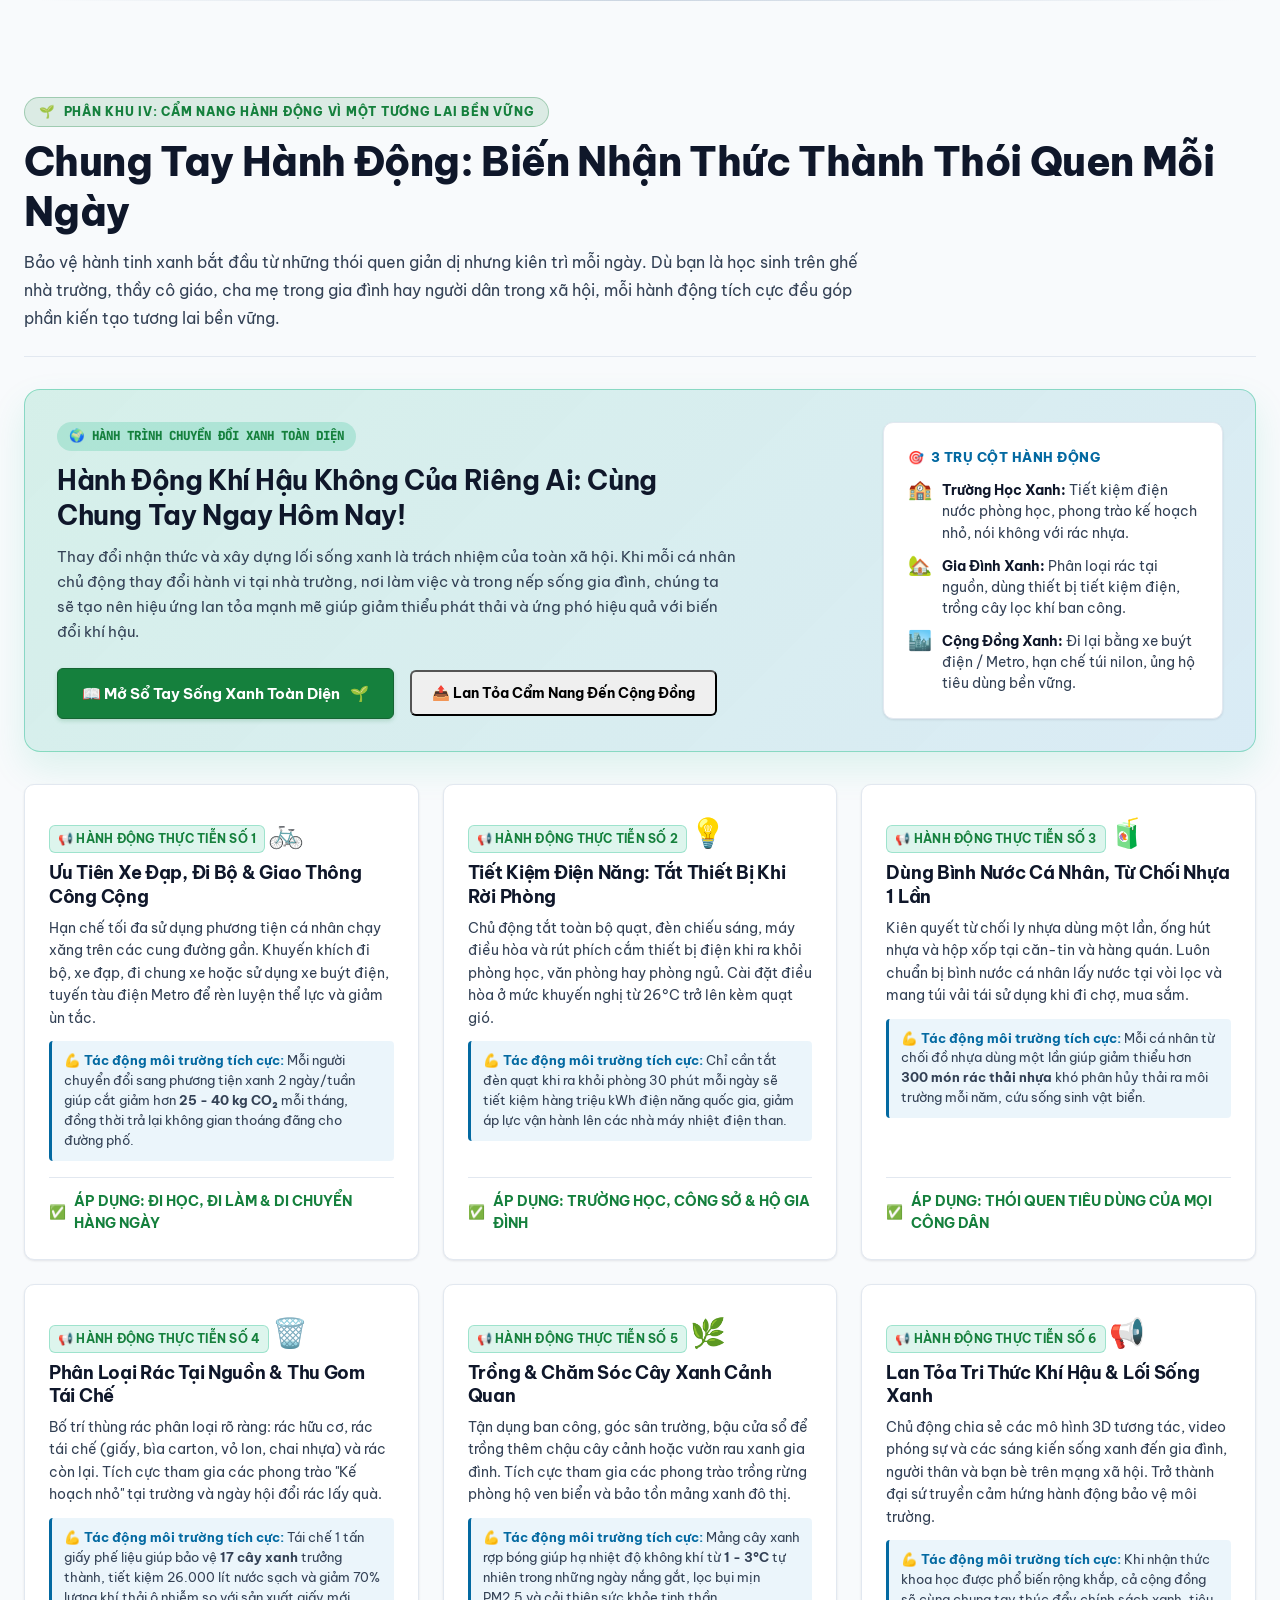
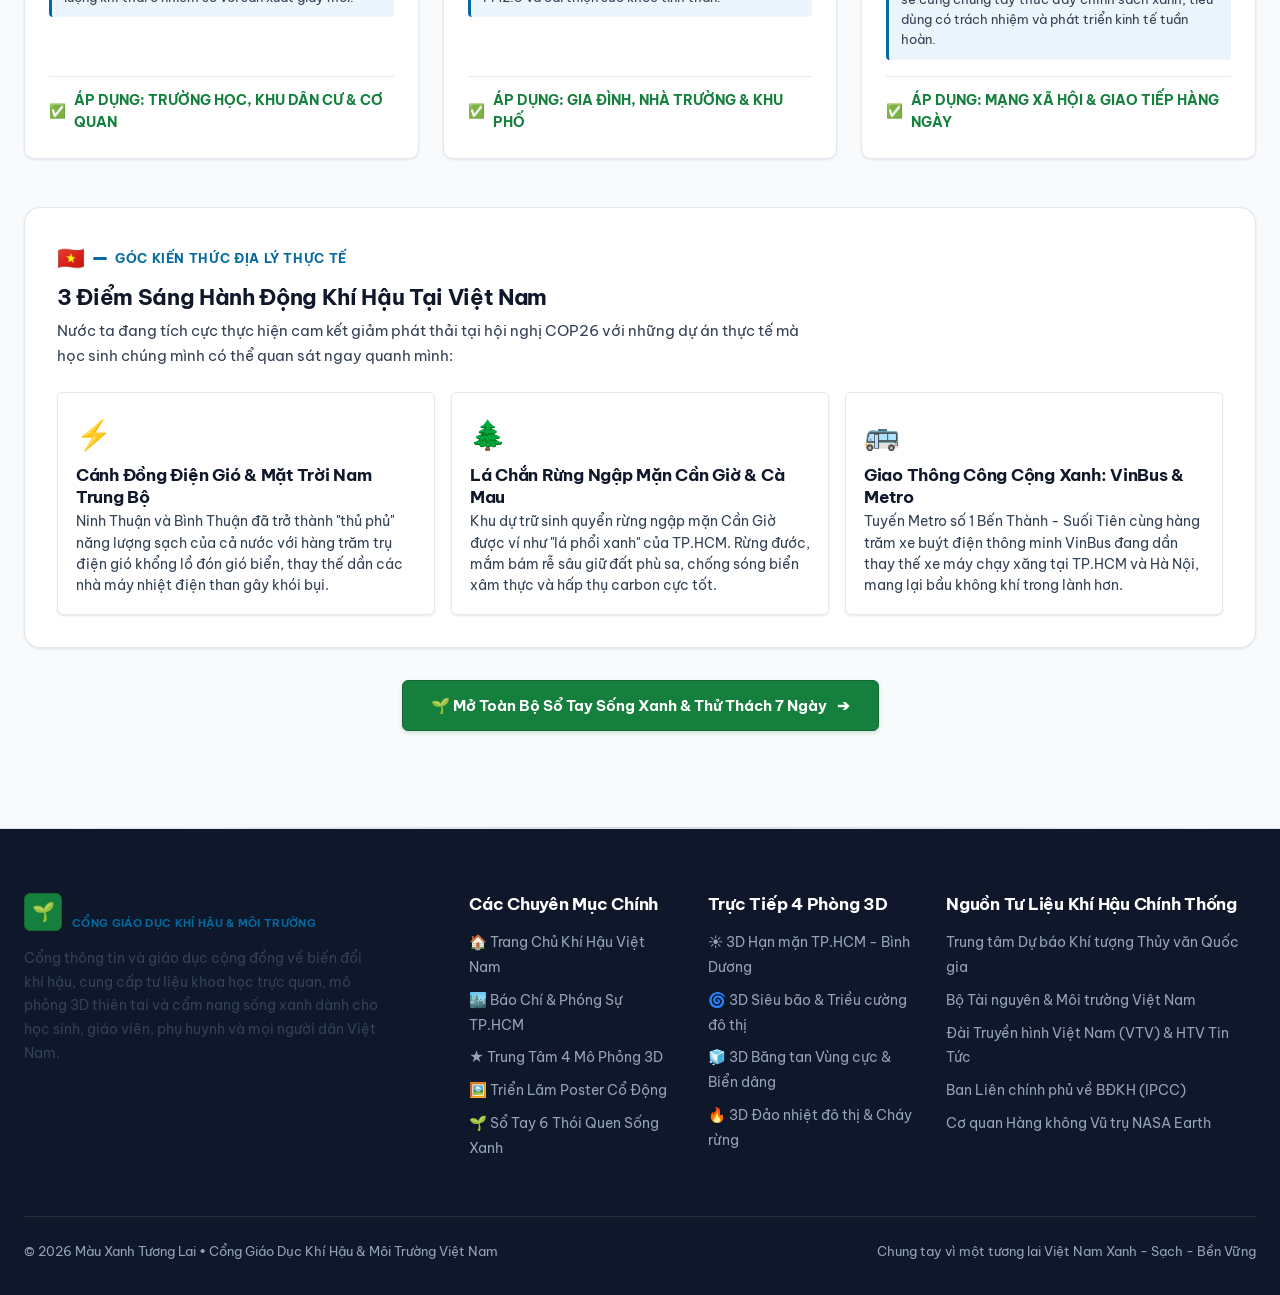
==== commit d8be6993: "feat(local-edu): dieu chinh phong han man va dao nhiet tap trung vao TPHCM, Binh Duong, Vung Tau" ====
--- a/index.html
+++ b/index.html
@@ -66,7 +66,7 @@
             HÀNH TINH & KHÍ HẬU VIỆT NAM
           </h1>
           <p class="hero-desc" style="font-size: 1.05rem; line-height: 1.7; margin-bottom: var(--sp-6);">
-            Biến đổi khí hậu không còn là câu chuyện xa xôi trên sách vở mà đang hiện diện mỗi ngày ngay tại quê hương chúng ta: từ <strong>ruộng đồng nứt nẻ và xâm nhập mặn ở Miền Tây</strong>, <strong>siêu bão lũ quét sạt lở ở Miền Bắc</strong>, đến <strong>triều cường ngập phố và đảo nhiệt đô thị tại TP.HCM</strong>. Cổng giáo dục <em>"Màu Xanh Tương Lai"</em> cung cấp tri thức khoa học trực quan, tư liệu thực tế và 4 phòng thí nghiệm 3D sinh động — đồng hành cùng học sinh, sinh viên, giáo viên, phụ huynh và toàn thể cộng đồng chung tay hành động vì một môi trường sống bền vững!
+            Biến đổi khí hậu không còn là câu chuyện xa xôi trên sách vở mà đang hiện diện mỗi ngày ngay tại quê hương chúng ta: từ <strong>xâm nhập mặn sông Sài Gòn - Đồng Nai đe dọa nguồn nước 13 triệu dân TP.HCM & Bình Dương</strong>, <strong>hiệu ứng đảo nhiệt đô thị và nguy cơ cháy rừng phòng hộ Cần Giờ - Vũng Tàu</strong>, đến <strong>triều cường kỷ lục gây ngập lụt diện rộng</strong>. Cổng giáo dục <em>"Màu Xanh Tương Lai"</em> cung cấp tri thức khoa học trực quan, tư liệu thực tế và 4 phòng thí nghiệm 3D sinh động — đồng hành cùng học sinh, giáo viên và cộng đồng chung tay hành động vì một môi trường sống bền vững!
           </p>
 
           <div class="hero-cta-group" style="margin-bottom: var(--sp-6);">
@@ -142,9 +142,9 @@
           <div class="metric-sub">Đỉnh triều kỷ lục sông Sài Gòn</div>
         </div>
         <div class="metric-col">
-          <div class="metric-label">Xâm nhập mặn ĐBSCL</div>
-          <div class="metric-val mono-num">> 70 km</div>
-          <div class="metric-sub">Lấn sâu vào Bến Tre, Tiền Giang, Cà Mau</div>
+          <div class="metric-label">Mặn sông Sài Gòn - Đồng Nai</div>
+          <div class="metric-val mono-num" style="color: var(--data-heat);">> 65 km</div>
+          <div class="metric-sub">Áp sát trạm bơm nước thô TP.HCM & Bình Dương</div>
         </div>
         <div class="metric-col">
           <div class="metric-label">Cẩm nang hành động</div>
@@ -186,7 +186,7 @@
             </div>
             <div class="roadmap-card-title">Thí Nghiệm & Mô Phỏng 3D</div>
             <div class="roadmap-card-desc">
-              4 Phòng mô phỏng tương tác WebGL: Hạn mặn, Siêu bão ngập lụt, Băng tan và Cháy rừng.
+              4 Phòng mô phỏng tương tác WebGL: Hạn mặn TP.HCM, Siêu bão triều cường, Băng tan và Đảo nhiệt đô thị.
             </div>
             <div class="roadmap-card-cta">
               <span>Trải Nghiệm 3D</span>
@@ -669,26 +669,26 @@
         <a href="mo-phong-han-han.html" class="sim-hub-card" style="--card-accent: #f59e0b; --card-glow: none; --card-btn-bg: rgba(245, 158, 11, 0.1);">
           <div class="sim-hub-badge-row">
             <span class="sim-hub-badge" style="color: #b45309; border-color: rgba(245, 158, 11, 0.35);">
-              HẠN MẶN MIỀN TÂY NAM BỘ
+              HẠN MẶN SÔNG SÀI GÒN - ĐỒNG NAI
             </span>
             <span style="font-size: 0.78rem; font-weight: 600; color: var(--text-dim);">Phòng 3D Số 1</span>
           </div>
-          <h3 class="sim-hub-title">Mô Phỏng 3D Hạn Hán & Xâm Nhập Mặn</h3>
+          <h3 class="sim-hub-title">Mô Phỏng 3D Xâm Nhập Mặn & Nguồn Nước TP.HCM</h3>
           <p class="sim-hub-desc">
-            Trực tiếp chỉnh lượng mưa và độ mặn để quan sát ruộng đất nứt nẻ, vườn sầu riêng héo rũ và nước mặn từ biển tràn sâu hơn 70 km vào sông Tiền, sông Hậu tại Bến Tre, Tiền Giang.
+            Trực tiếp chỉnh lượng mưa, độ mặn vịnh Soài Rạp và lưu lượng xả Dầu Tiếng / Trị An để quan sát ranh mặn 4‰ lấn sâu vào sông Sài Gòn & Đồng Nai, đe dọa các trạm bơm nước thô của hơn 13 triệu dân TP.HCM và Bình Dương.
           </p>
           <div class="sim-hub-metrics-preview">
             <div class="sim-hub-metric-item">
-              <div class="sub">TỐC ĐỘ BỐC HƠI NƯỚC</div>
-              <div class="val" style="color: #b45309;">8.2 mm/ngày</div>
+              <div class="sub">LƯU LƯỢNG XẢ ĐẨY MẶN</div>
+              <div class="val" style="color: #b45309;">95 m³/s (Dầu Tiếng / Trị An)</div>
             </div>
             <div class="sim-hub-metric-item">
               <div class="sub">RANH MẶN 4‰ TIẾN SÂU</div>
-              <div class="val" style="color: var(--data-heat);">72.0 km nội đồng</div>
+              <div class="val" style="color: var(--data-heat);">68.5 km (Áp sát trạm bơm)</div>
             </div>
           </div>
           <div class="sim-hub-cta-btn">
-            <span>Vào Phòng 3D Hạn Mặn Miền Tây</span>
+            <span>Vào Phòng 3D Hạn Mặn TP.HCM</span>
             <span>➔</span>
           </div>
         </a>
@@ -753,26 +753,26 @@
         <a href="mo-phong-chay-rung.html" class="sim-hub-card" style="--card-accent: #dc2626; --card-glow: none; --card-btn-bg: rgba(220, 38, 38, 0.1);">
           <div class="sim-hub-badge-row">
             <span class="sim-hub-badge" style="color: #b91c1c; border-color: rgba(220, 38, 38, 0.35);">
-              GIÓ LÀO & CHÁY RỪNG MIỀN TRUNG
+              ĐẢO NHIỆT ĐÔ THỊ & RỪNG ĐÔNG NAM BỘ
             </span>
             <span style="font-size: 0.78rem; font-weight: 600; color: var(--text-dim);">Phòng 3D Số 4</span>
           </div>
-          <h3 class="sim-hub-title">Mô Phỏng 3D Sóng Nhiệt & Cháy Rừng</h3>
+          <h3 class="sim-hub-title">Mô Phỏng 3D Đảo Nhiệt Đô Thị & Nguy Cơ Cháy Rừng</h3>
           <p class="sim-hub-desc">
-            Mô phỏng đợt nắng nóng gay gắt trên 42°C kèm gió Lào khô khốc khiến thảm cỏ bắt lửa, tàn than bay tạt theo gió thiêu rụi cây cối và khói bụi mịn PM2.5 ô nhiễm nghiêm trọng.
+            Mô phỏng hiệu ứng đảo nhiệt đô thị (UHI) do bê tông hóa và khí thải khiến nội đô TP.HCM và Bình Dương nóng hơn 4-7°C, đồng thời cảnh báo nguy cơ cháy rừng phòng hộ Cần Giờ và rừng Bình Châu - Phước Bửu (Vũng Tàu).
           </p>
           <div class="sim-hub-metrics-preview">
             <div class="sim-hub-metric-item">
-              <div class="sub">CHỈ SỐ NGUY CƠ CHÁY FWI</div>
-              <div class="val" style="color: #b91c1c;">64.2 (Cực kỳ nguy cấp)</div>
+              <div class="sub">CHÊNH LỆCH ĐẢO NHIỆT (UHI)</div>
+              <div class="val" style="color: #b91c1c;">+5.8°C (So với Cần Giờ)</div>
             </div>
             <div class="sim-hub-metric-item">
-              <div class="sub">TỐC ĐỘ LỬA CHÁY LAN</div>
-              <div class="val" style="color: var(--data-heat);">32.5 mét/phút</div>
+              <div class="sub">NGUY CƠ CHÁY FWI (CẦN GIỜ - BÌNH CHÂU)</div>
+              <div class="val" style="color: var(--data-heat);">58.4 (Cấp 5 - Nguy cấp)</div>
             </div>
           </div>
           <div class="sim-hub-cta-btn">
-            <span>Vào Phòng 3D Nắng Nóng & Cháy Rừng</span>
+            <span>Vào Phòng 3D Đảo Nhiệt Đô Thị</span>
             <span>➔</span>
           </div>
         </a>
@@ -1208,10 +1208,10 @@
         <div class="footer-col">
           <h4>Trực Tiếp 4 Phòng 3D</h4>
           <ul>
-            <li><a href="mo-phong-han-han.html">☀️ 3D Hạn mặn Miền Tây Nam Bộ</a></li>
-            <li><a href="mo-phong-bao-lu.html">🌀 3D Siêu bão Yagi & Ngập lụt Đô thị</a></li>
+            <li><a href="mo-phong-han-han.html">☀️ 3D Hạn mặn TP.HCM - Bình Dương</a></li>
+            <li><a href="mo-phong-bao-lu.html">🌀 3D Siêu bão & Triều cường đô thị</a></li>
             <li><a href="mo-phong-bang-tan.html">🧊 3D Băng tan Vùng cực & Biển dâng</a></li>
-            <li><a href="mo-phong-chay-rung.html">🔥 3D Sóng nhiệt Gió Lào & Cháy rừng</a></li>
+            <li><a href="mo-phong-chay-rung.html">🔥 3D Đảo nhiệt đô thị & Cháy rừng</a></li>
           </ul>
         </div>
 
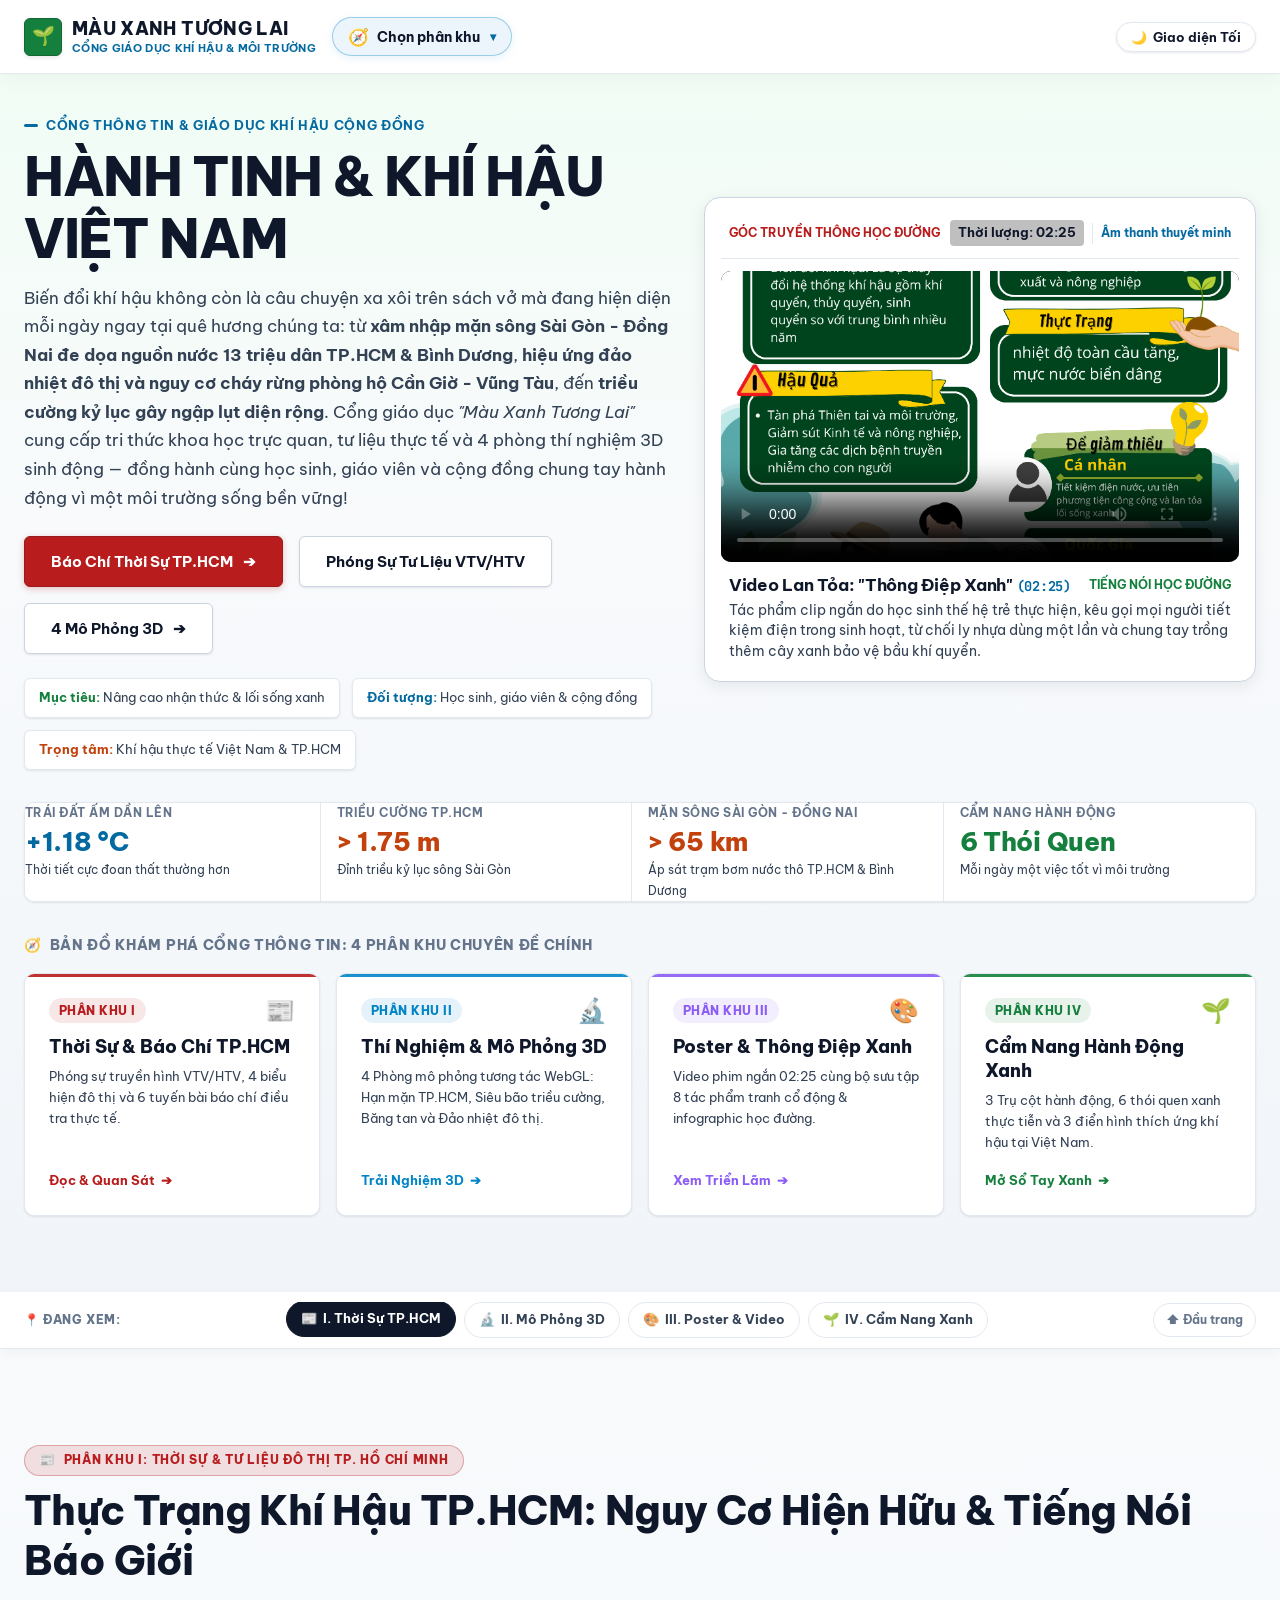
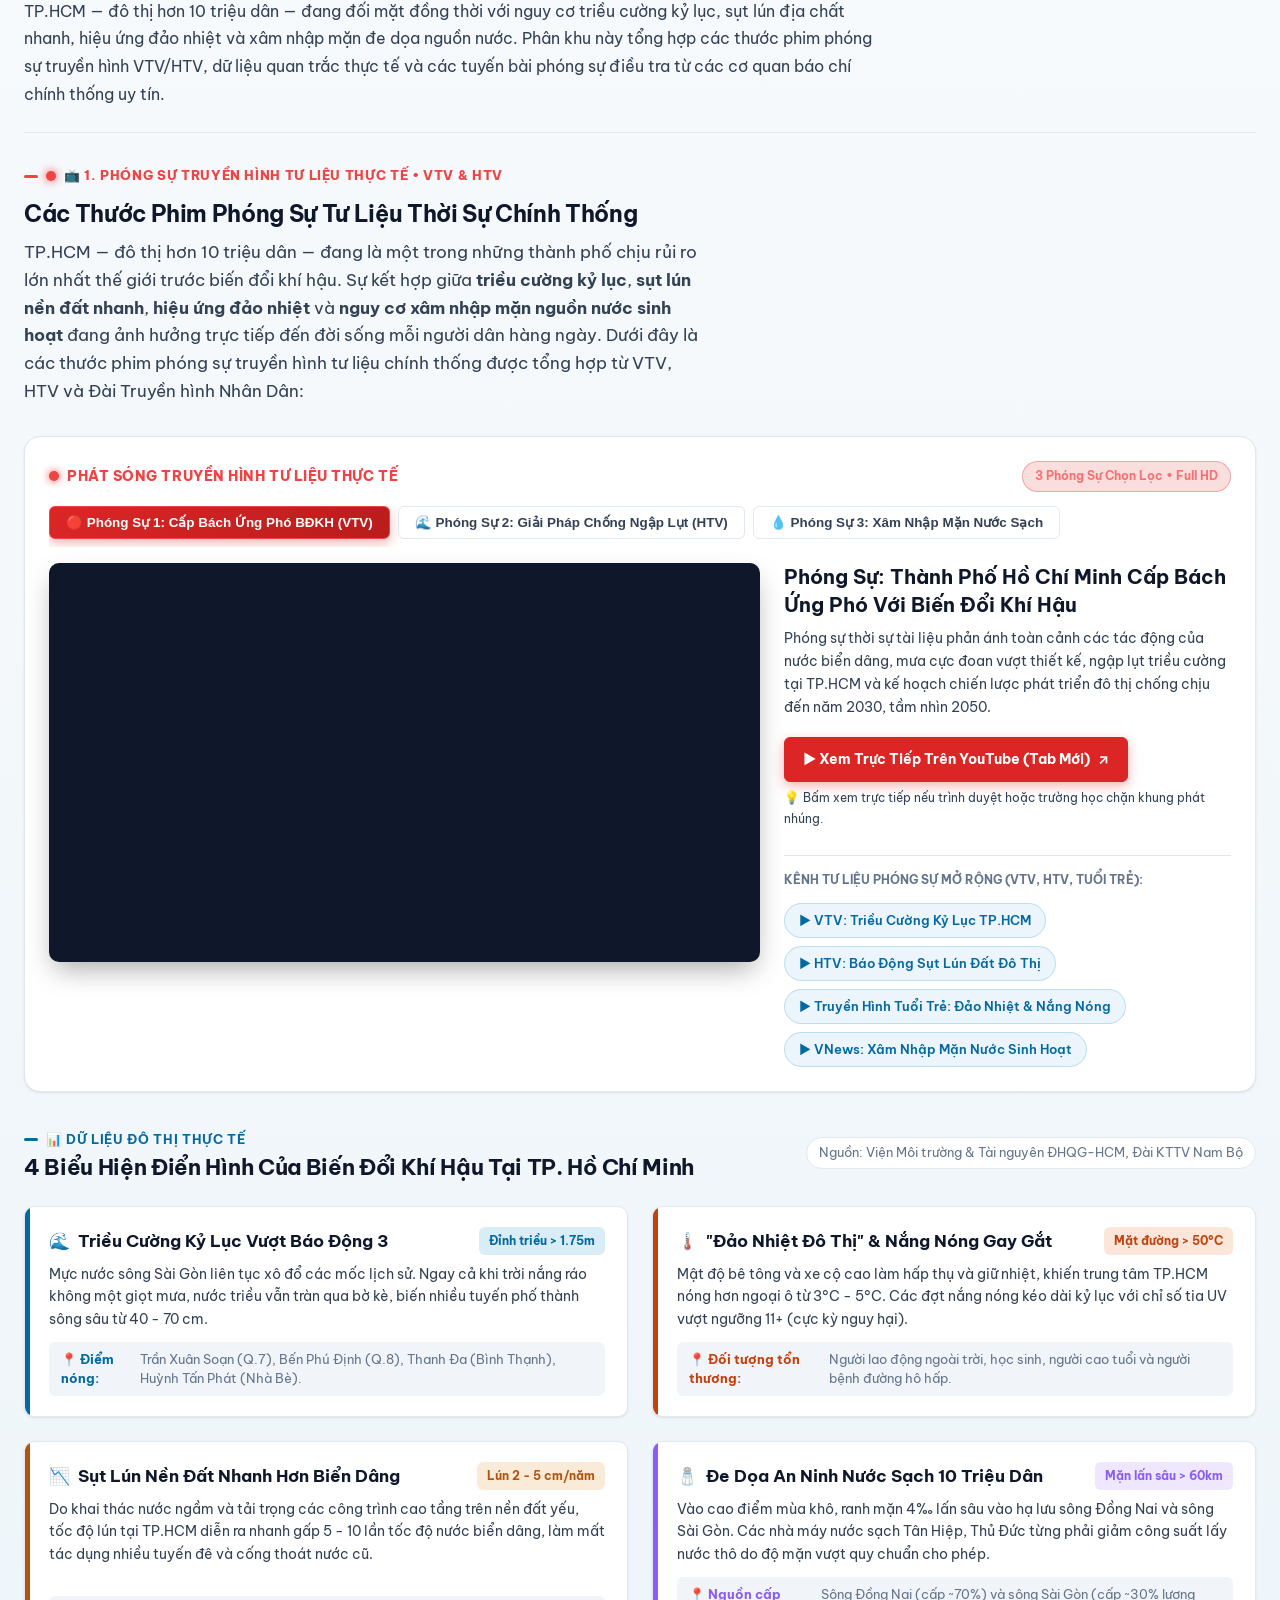
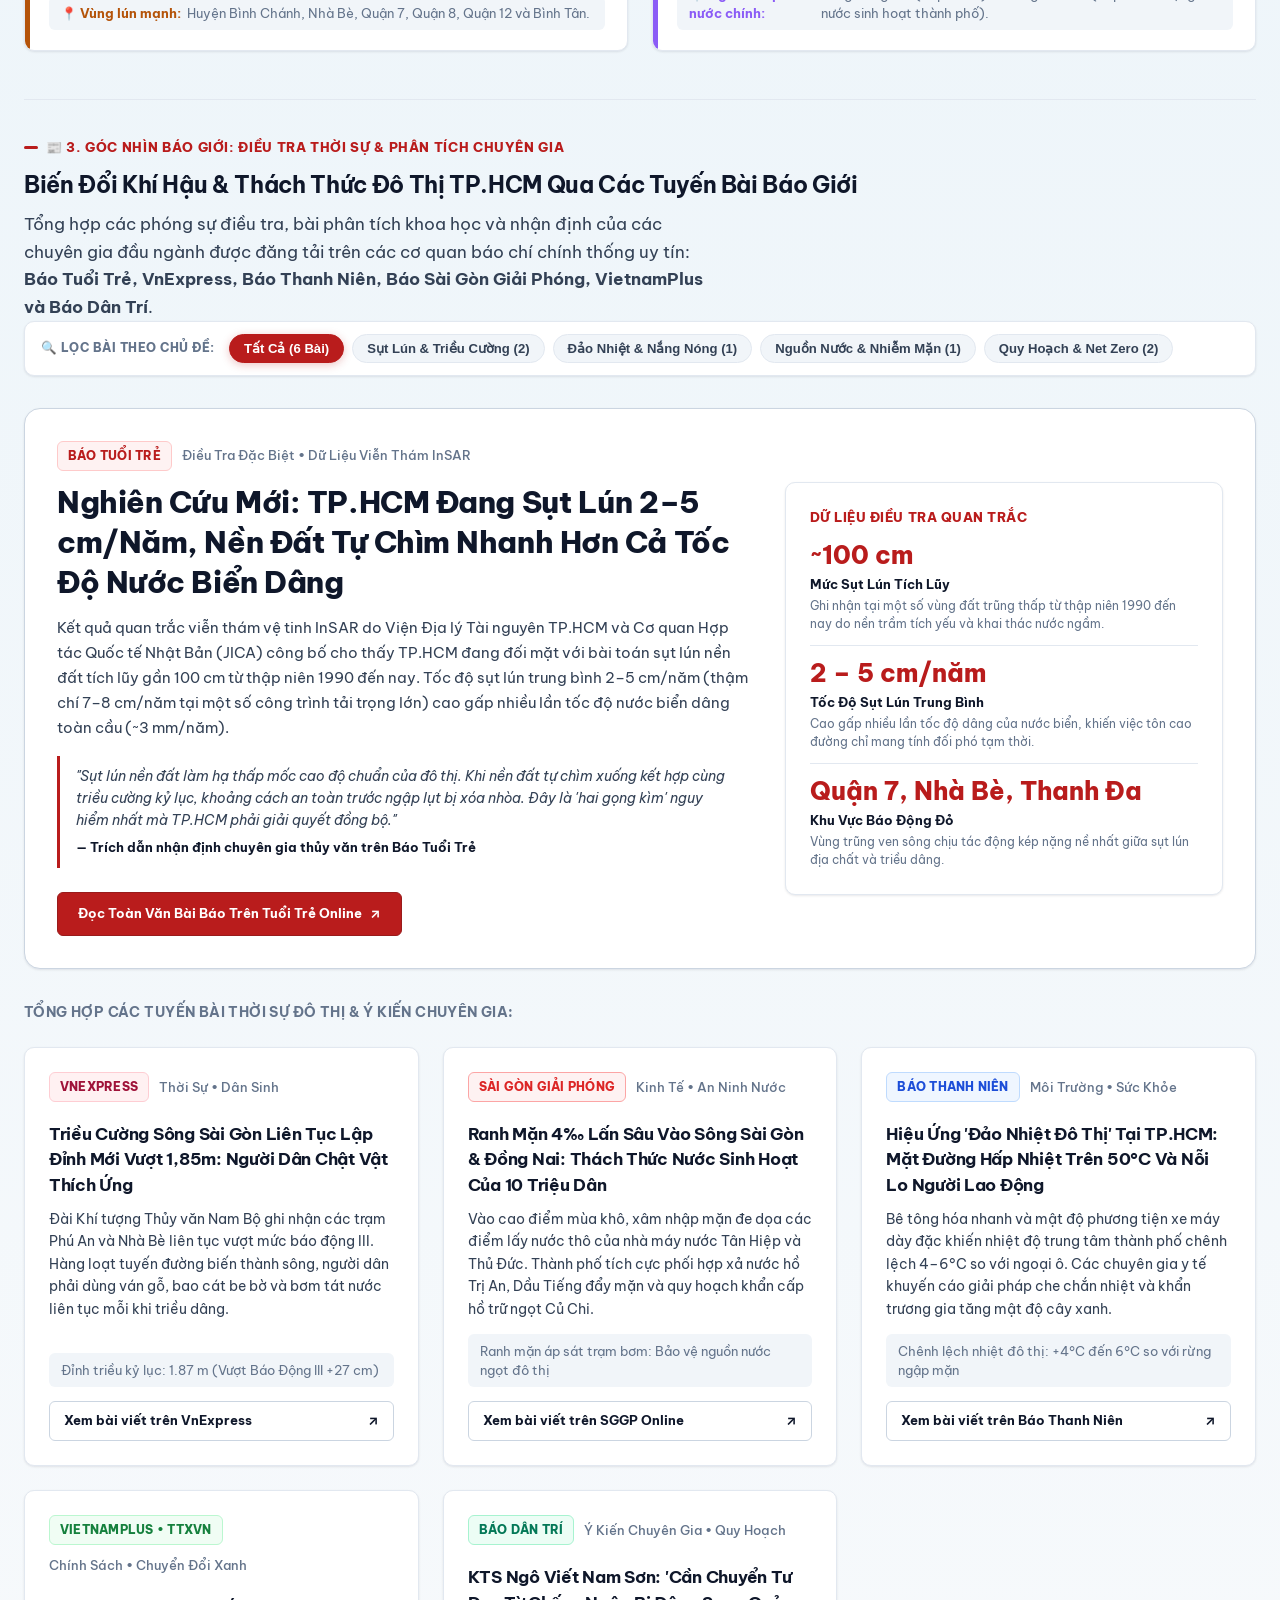
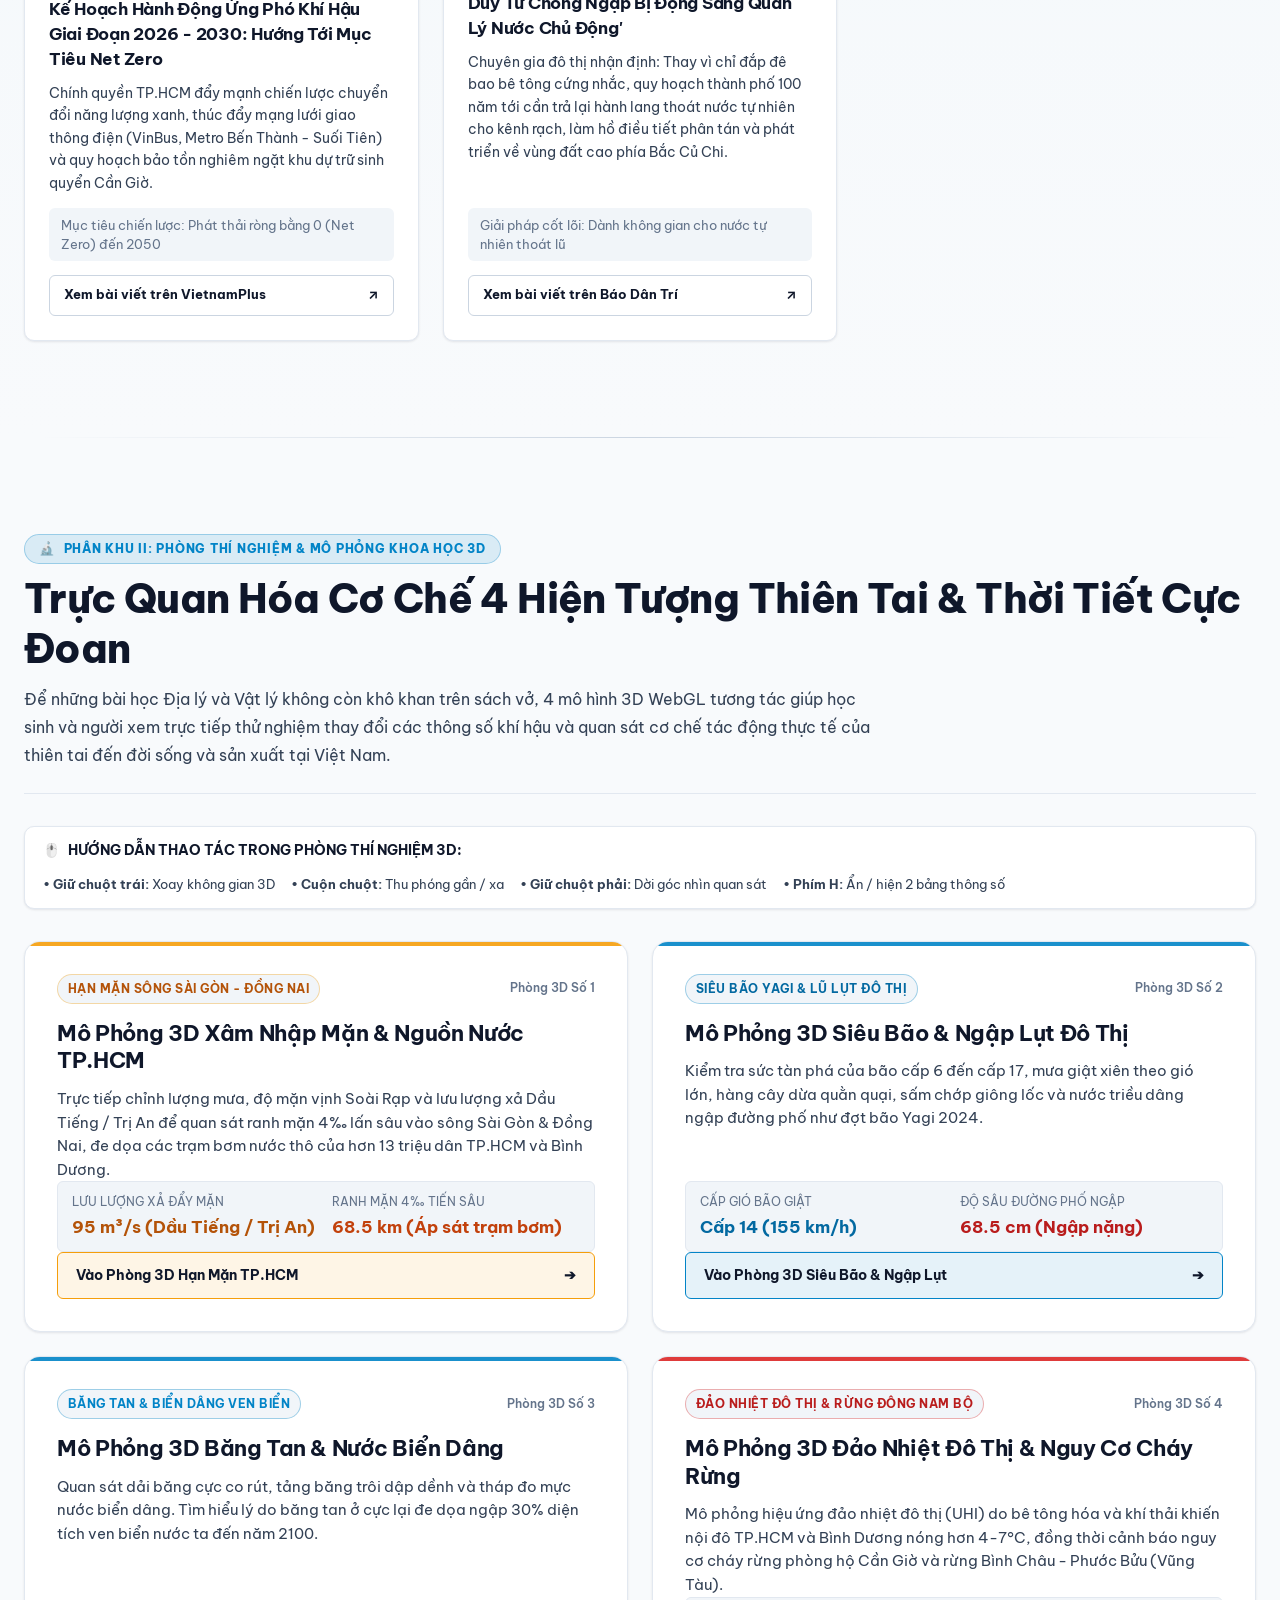
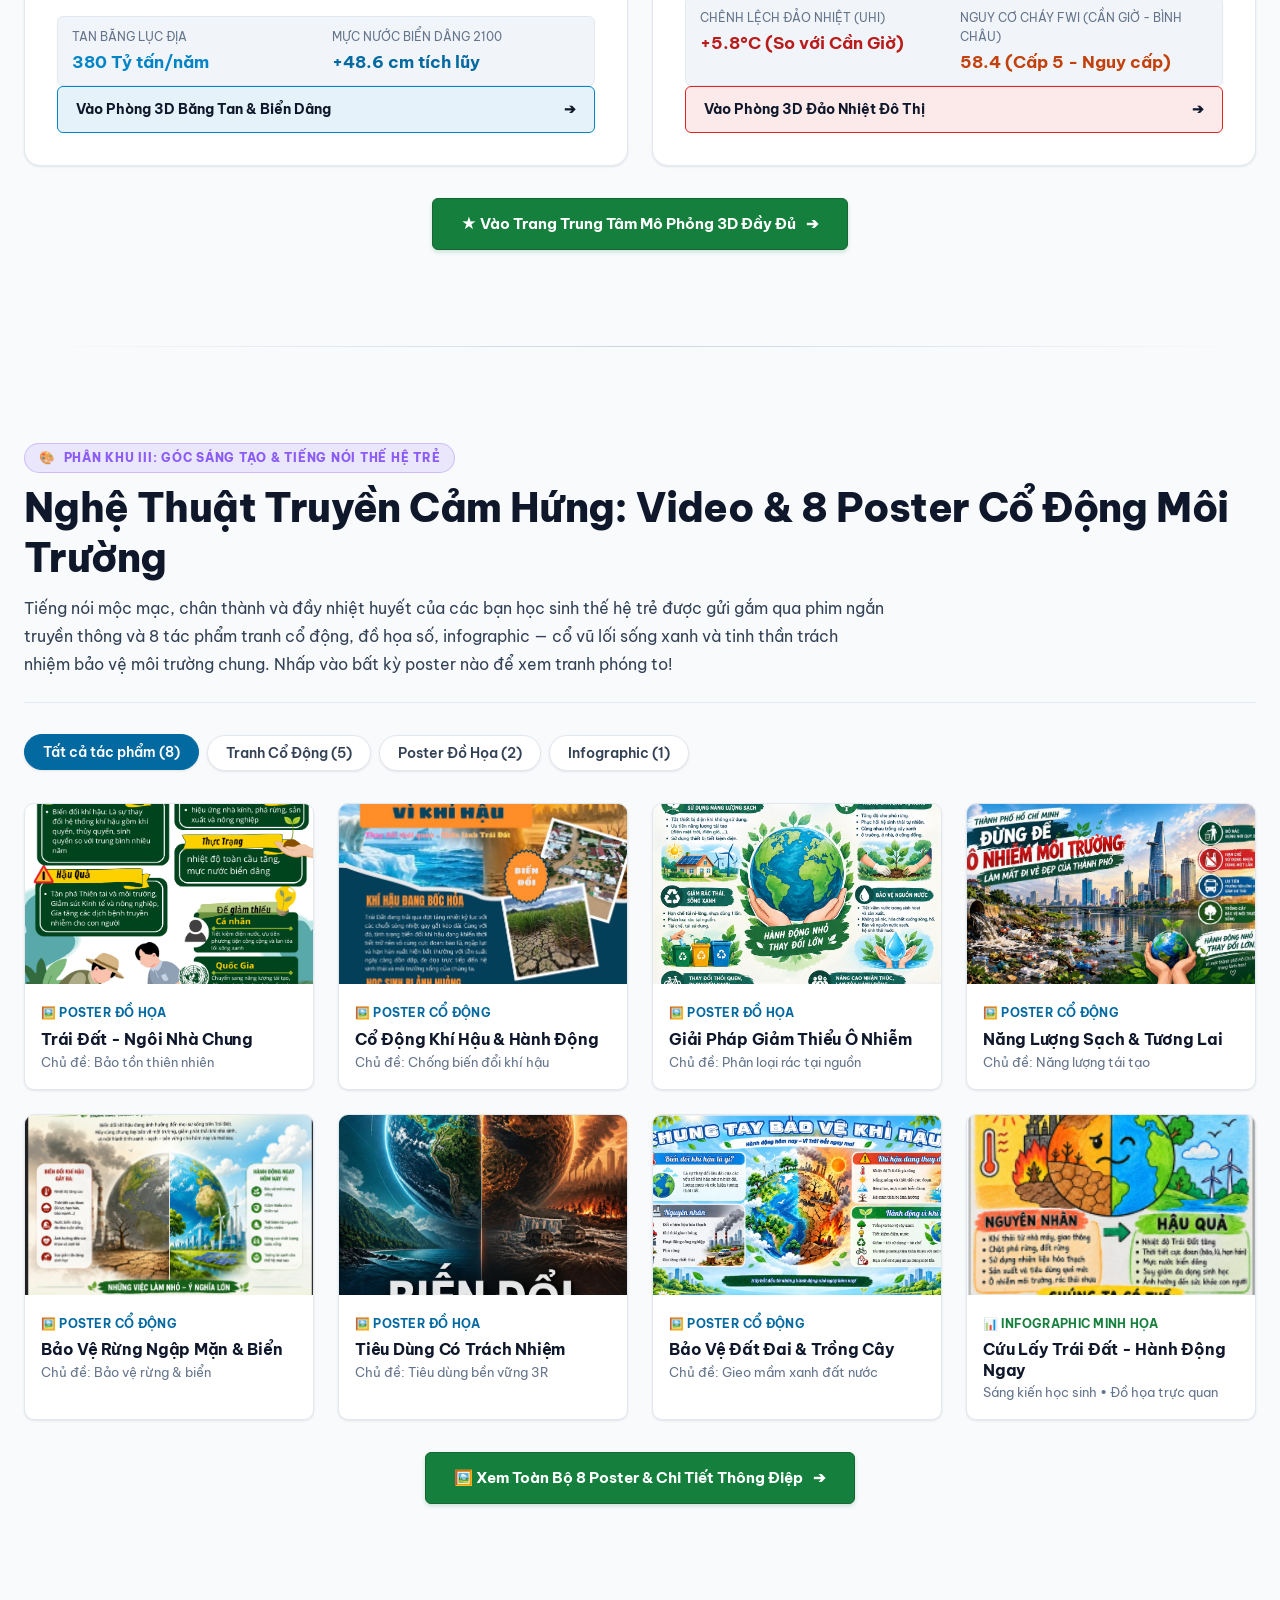
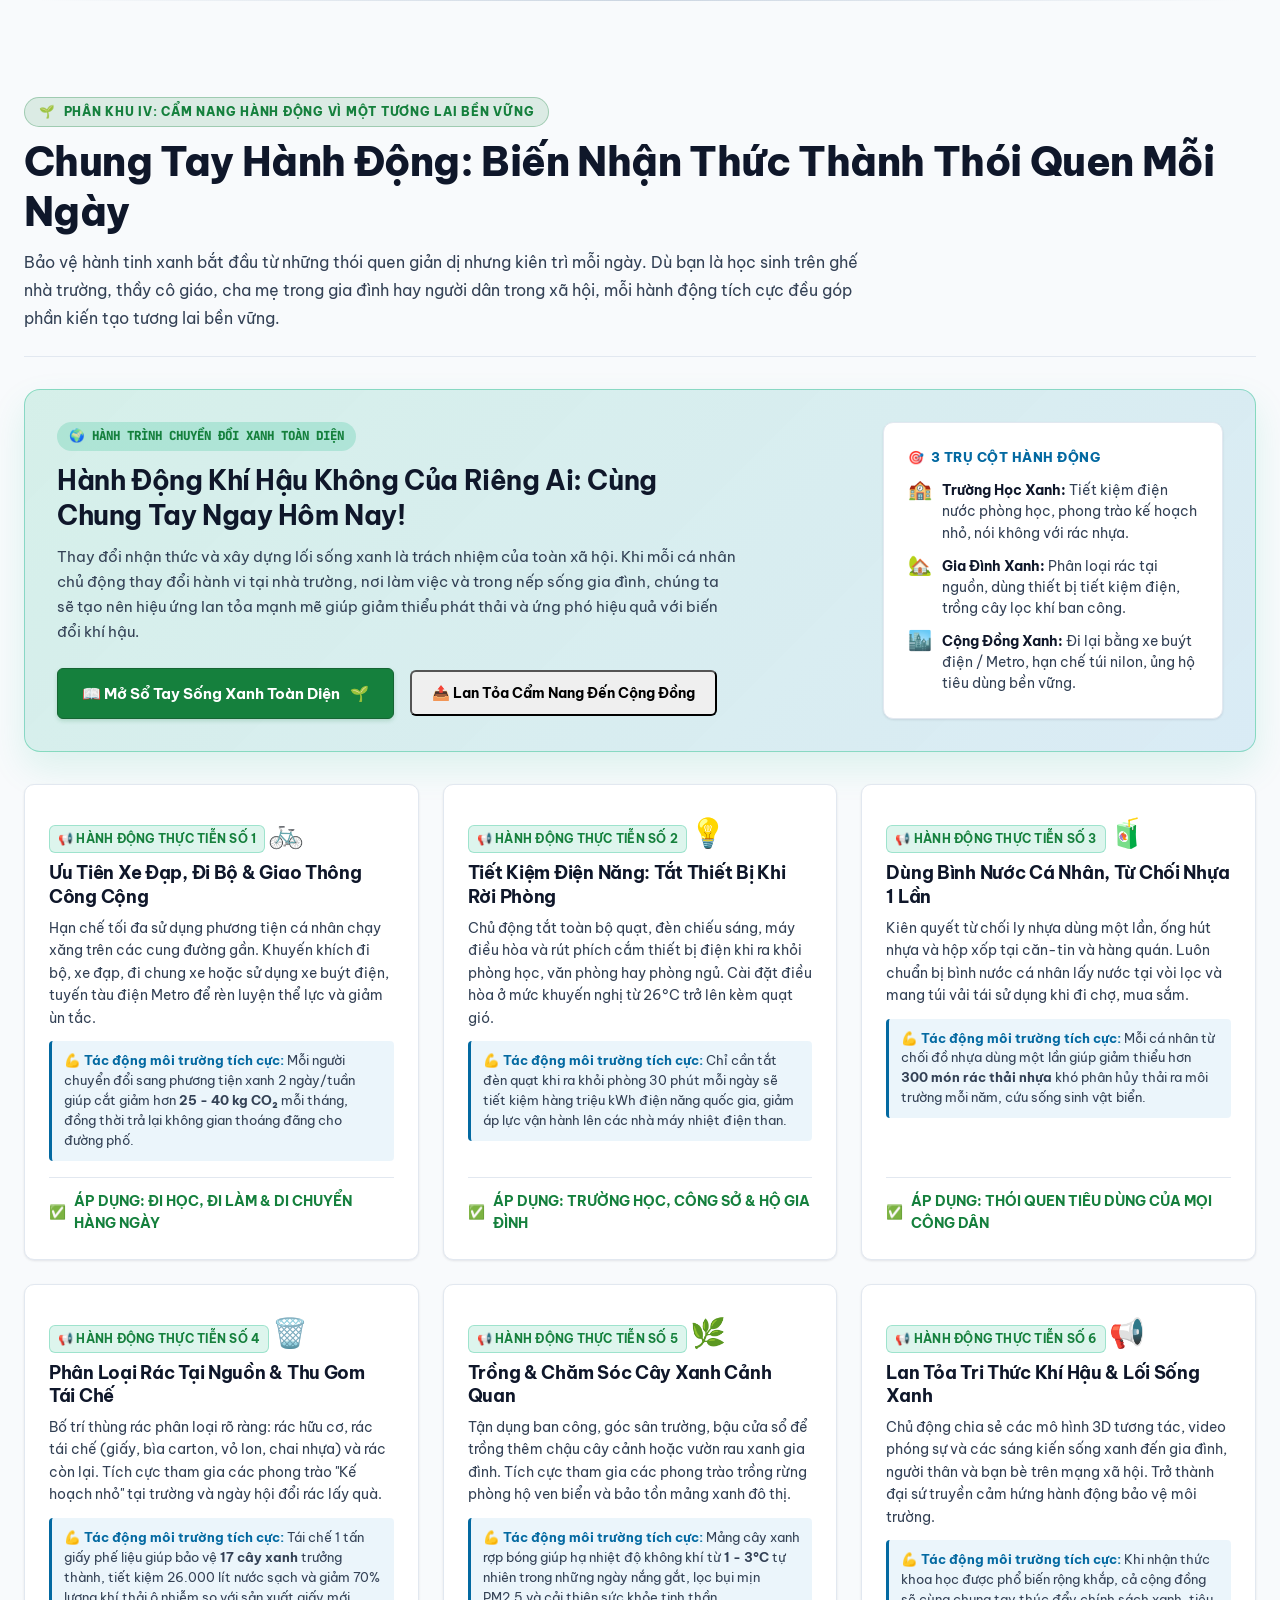
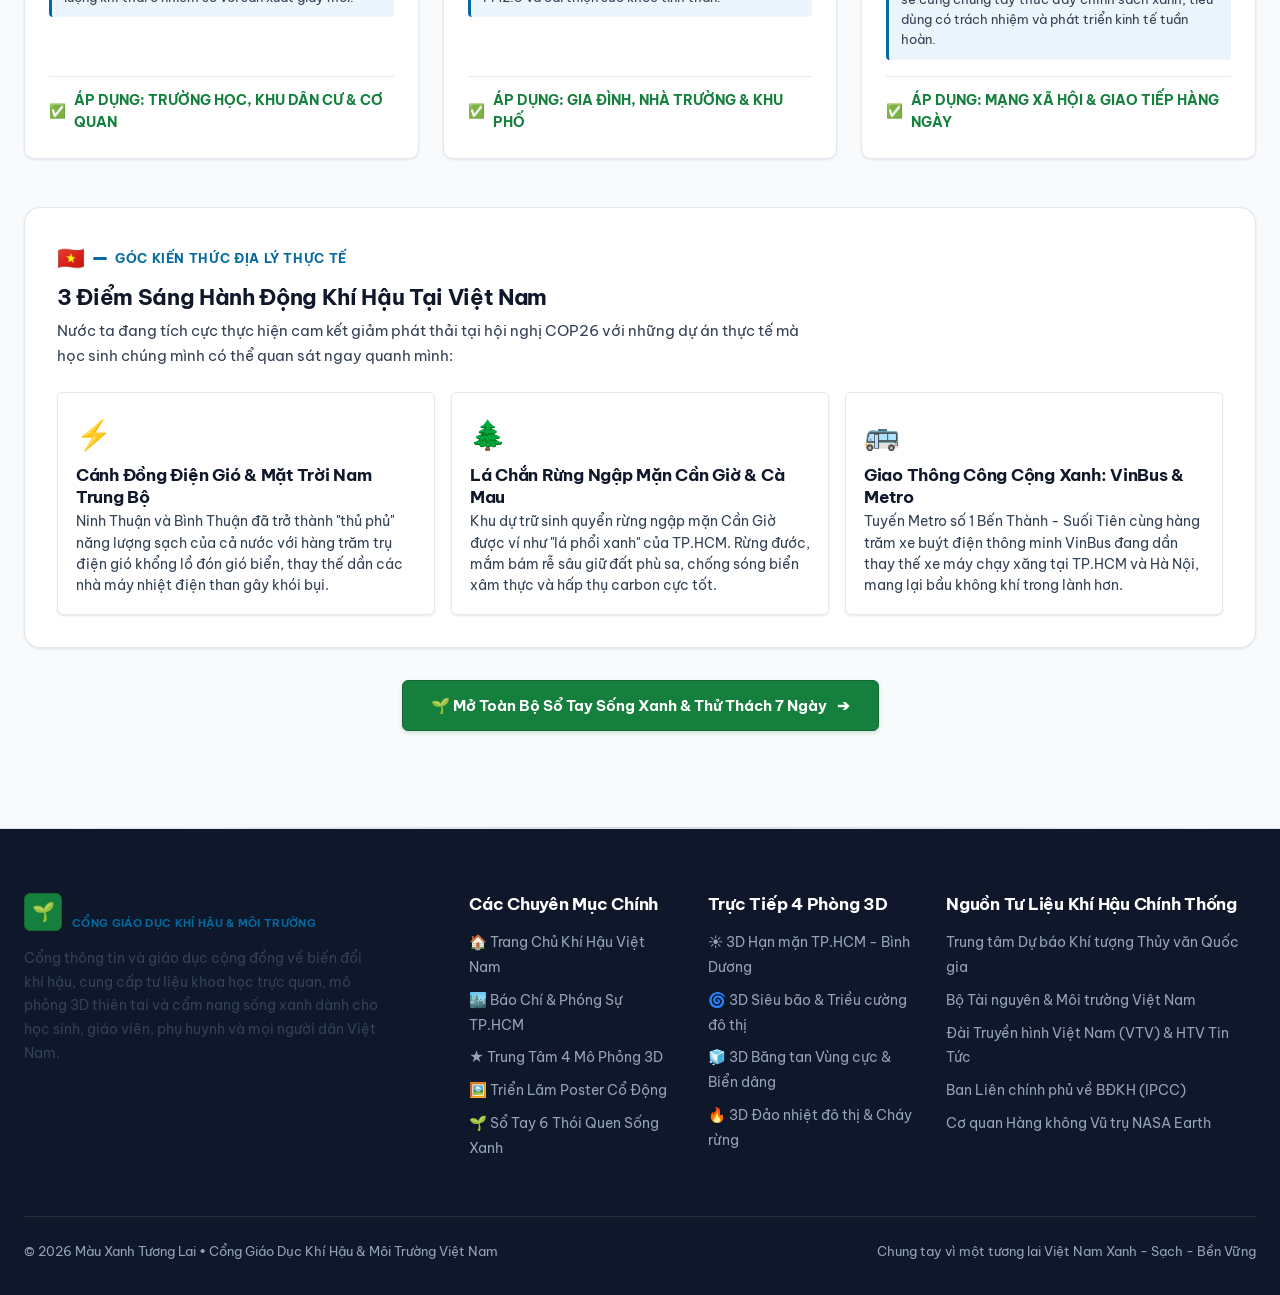
==== commit 6eeb9276: "feat: bo menu ngang giua header, thay bang dropdown dieu huong phan khu o goc trai man hinh" ====
--- a/index.html
+++ b/index.html
@@ -21,25 +21,103 @@
   <header class="hud-header" id="main-hud">
     <div class="container hud-nav-wrap">
       
-      <!-- Brand Logo -->
-      <a href="#hero" class="brand-logo" aria-label="Trang chủ Màu Xanh Tương Lai">
-        <div class="brand-symbol">🌱</div>
-        <div class="brand-text-wrap">
-          <span class="brand-name">MÀU XANH TƯƠNG LAI</span>
-          <span class="brand-tagline">Cổng Giáo Dục Khí Hậu & Môi Trường</span>
-        </div>
-      </a>
-
-      <!-- Primary Navigation -->
-      <nav aria-label="Điều hướng chính">
-        <ul class="hud-nav-links">
-          <li><a href="#hero" class="hud-link active">Trang Chủ</a></li>
-          <li><a href="#bao-chi-tphcm" class="hud-link" style="color: #b91c1c; font-weight: 700;">Thời Sự TP.HCM</a></li>
-          <li><a href="trung-tam-mo-phong.html" class="hud-link">4 Mô Phỏng 3D</a></li>
-          <li><a href="trien-lam-poster.html" class="hud-link">Triển Lãm Poster</a></li>
-          <li><a href="so-tay-song-xanh.html" class="hud-link">Sổ Tay Sống Xanh</a></li>
-        </ul>
-      </nav>
+      <!-- Left Cluster: Brand Logo + Quick Jump Dropdown Menu -->
+      <div class="header-left-cluster">
+        <a href="#hero" class="brand-logo" aria-label="Trang chủ Màu Xanh Tương Lai">
+          <div class="brand-symbol">🌱</div>
+          <div class="brand-text-wrap">
+            <span class="brand-name">MÀU XANH TƯƠNG LAI</span>
+            <span class="brand-tagline">Cổng Giáo Dục Khí Hậu & Môi Trường</span>
+          </div>
+        </a>
+
+        <!-- Nút Dropdown Điều Hướng Phân Khu Ở Góc Trái -->
+        <div class="nav-dropdown-wrapper" id="nav-dropdown-wrap">
+          <button class="nav-dropdown-trigger" id="nav-dropdown-btn" aria-haspopup="true" aria-expanded="false" onclick="toggleNavDropdown(event)" title="Bấm để chọn và chuyển nhanh tới phân khu">
+            <span class="dropdown-trigger-icon">🧭</span>
+            <span class="dropdown-trigger-text">Chọn phân khu</span>
+            <span class="dropdown-arrow-icon">▾</span>
+          </button>
+          
+          <div class="nav-dropdown-menu" id="nav-dropdown-menu" role="menu">
+            <div class="dropdown-menu-header">
+              <span>ĐIỀU HƯỚNG NHANH CỔNG THÔNG TIN</span>
+            </div>
+            
+            <a href="#hero" class="dropdown-menu-item" role="menuitem" onclick="onDropdownItemClick(event, '#hero')">
+              <span class="item-icon">🏠</span>
+              <div class="item-info">
+                <span class="item-title">Trang Chủ & Video Lan Tỏa</span>
+                <span class="item-sub">Thông điệp 02:25 & Giới thiệu tổng quan</span>
+              </div>
+            </a>
+
+            <a href="#phan-khu-thoi-su" class="dropdown-menu-item" role="menuitem" onclick="onDropdownItemClick(event, '#phan-khu-thoi-su')">
+              <span class="item-icon" style="background: rgba(185, 28, 28, 0.12); color: #b91c1c;">📰</span>
+              <div class="item-info">
+                <span class="item-title" style="color: #b91c1c;">Phân Khu I: Thời Sự & Tư Liệu TP.HCM</span>
+                <span class="item-sub">Phóng sự VTV/HTV, 4 biểu hiện đô thị & báo chí</span>
+              </div>
+            </a>
+
+            <a href="#phan-khu-mo-phong" class="dropdown-menu-item" role="menuitem" onclick="onDropdownItemClick(event, '#phan-khu-mo-phong')">
+              <span class="item-icon" style="background: rgba(2, 132, 199, 0.12); color: #0284c7;">🔬</span>
+              <div class="item-info">
+                <span class="item-title" style="color: #0284c7;">Phân Khu II: Thí Nghiệm & Mô Phỏng 3D</span>
+                <span class="item-sub">4 Phòng 3D WebGL tương tác trực tiếp</span>
+              </div>
+            </a>
+
+            <a href="#phan-khu-hoc-sinh" class="dropdown-menu-item" role="menuitem" onclick="onDropdownItemClick(event, '#phan-khu-hoc-sinh')">
+              <span class="item-icon" style="background: rgba(139, 92, 246, 0.12); color: #8b5cf6;">🎨</span>
+              <div class="item-info">
+                <span class="item-title" style="color: #8b5cf6;">Phân Khu III: Poster & Sáng Tạo Trẻ</span>
+                <span class="item-sub">8 Tác phẩm tranh cổ động & Infographic</span>
+              </div>
+            </a>
+
+            <a href="#phan-khu-giai-phap" class="dropdown-menu-item" role="menuitem" onclick="onDropdownItemClick(event, '#phan-khu-giai-phap')">
+              <span class="item-icon" style="background: rgba(16, 185, 129, 0.12); color: #10b981;">🌱</span>
+              <div class="item-info">
+                <span class="item-title" style="color: #10b981;">Phân Khu IV: Cẩm Nang Sống Xanh</span>
+                <span class="item-sub">6 Thói quen thực tiễn & Thử thách 7 ngày</span>
+              </div>
+            </a>
+
+            <div class="dropdown-divider"></div>
+            <div class="dropdown-menu-header">
+              <span>CÁC TRANG CHUYÊN ĐỀ RIÊNG BIỆT</span>
+            </div>
+
+            <a href="pages/trung-tam-mo-phong.html" class="dropdown-menu-item" role="menuitem">
+              <span class="item-icon">🏛️</span>
+              <div class="item-info">
+                <span class="item-title">Sảnh 4 Phòng Mô Phỏng 3D</span>
+                <span class="item-sub">Hạn mặn • Siêu bão • Băng tan • Đảo nhiệt</span>
+              </div>
+              <span class="item-arrow">➔</span>
+            </a>
+
+            <a href="pages/trien-lam-poster.html" class="dropdown-menu-item" role="menuitem">
+              <span class="item-icon">🖼️</span>
+              <div class="item-info">
+                <span class="item-title">Triển Lãm Poster Học Đường</span>
+                <span class="item-sub">Xem tranh khổ lớn & bộ lọc chủ đề</span>
+              </div>
+              <span class="item-arrow">➔</span>
+            </a>
+
+            <a href="pages/so-tay-song-xanh.html" class="dropdown-menu-item" role="menuitem">
+              <span class="item-icon">📖</span>
+              <div class="item-info">
+                <span class="item-title">Sổ Tay 6 Thói Quen Sống Xanh</span>
+                <span class="item-sub">Cẩm nang hành động vì môi trường</span>
+              </div>
+              <span class="item-arrow">➔</span>
+            </a>
+          </div>
+        </div>
+      </div>
 
       <!-- Theme Toggle -->
       <div style="display: flex; align-items: center; gap: var(--sp-3);">
@@ -77,7 +155,7 @@
             <a href="#phong-su-tu-lieu" class="btn-climate btn-ghost">
               <span>Phóng Sự Tư Liệu VTV/HTV</span>
             </a>
-            <a href="trung-tam-mo-phong.html" class="btn-climate btn-ghost">
+            <a href="pages/trung-tam-mo-phong.html" class="btn-climate btn-ghost">
               <span>4 Mô Phỏng 3D</span>
               <span>➔</span>
             </a>
@@ -110,8 +188,8 @@
           </div>
 
           <div class="hero-video-player-wrap">
-            <video id="hero-main-video" class="hero-video-element" controls preload="metadata" poster="poster-moi-truong-chung.png">
-              <source src="video-nhom-03.mp4" type="video/mp4">
+            <video id="hero-main-video" class="hero-video-element" controls preload="metadata" poster="assets/images/poster-moi-truong-chung.png">
+              <source src="assets/videos/video-nhom-03.mp4" type="video/mp4">
               Trình duyệt của bạn không hỗ trợ thẻ phát video HTML5.
             </video>
           </div>
@@ -666,7 +744,7 @@
       <div class="sim-hub-grid">
         
         <!-- Simulation Card 1: Hạn hán & Xâm nhập mặn -->
-        <a href="mo-phong-han-han.html" class="sim-hub-card" style="--card-accent: #f59e0b; --card-glow: none; --card-btn-bg: rgba(245, 158, 11, 0.1);">
+        <a href="pages/mo-phong-han-han.html" class="sim-hub-card" style="--card-accent: #f59e0b; --card-glow: none; --card-btn-bg: rgba(245, 158, 11, 0.1);">
           <div class="sim-hub-badge-row">
             <span class="sim-hub-badge" style="color: #b45309; border-color: rgba(245, 158, 11, 0.35);">
               HẠN MẶN SÔNG SÀI GÒN - ĐỒNG NAI
@@ -694,7 +772,7 @@
         </a>
 
         <!-- Simulation Card 2: Bão lũ & Ngập lụt -->
-        <a href="mo-phong-bao-lu.html" class="sim-hub-card" style="--card-accent: #0284c7; --card-glow: none; --card-btn-bg: rgba(2, 132, 199, 0.1);">
+        <a href="pages/mo-phong-bao-lu.html" class="sim-hub-card" style="--card-accent: #0284c7; --card-glow: none; --card-btn-bg: rgba(2, 132, 199, 0.1);">
           <div class="sim-hub-badge-row">
             <span class="sim-hub-badge" style="color: #0369a1; border-color: rgba(2, 132, 199, 0.35);">
               SIÊU BÃO YAGI & LŨ LỤT ĐÔ THỊ
@@ -722,7 +800,7 @@
         </a>
 
         <!-- Simulation Card 3: Băng tan & Nước biển dâng -->
-        <a href="mo-phong-bang-tan.html" class="sim-hub-card" style="--card-accent: #0284c7; --card-glow: none; --card-btn-bg: rgba(2, 132, 199, 0.1);">
+        <a href="pages/mo-phong-bang-tan.html" class="sim-hub-card" style="--card-accent: #0284c7; --card-glow: none; --card-btn-bg: rgba(2, 132, 199, 0.1);">
           <div class="sim-hub-badge-row">
             <span class="sim-hub-badge" style="color: #0284c7; border-color: rgba(2, 132, 199, 0.35);">
               BĂNG TAN & BIỂN DÂNG VEN BIỂN
@@ -750,7 +828,7 @@
         </a>
 
         <!-- Simulation Card 4: Sóng nhiệt & Cháy rừng -->
-        <a href="mo-phong-chay-rung.html" class="sim-hub-card" style="--card-accent: #dc2626; --card-glow: none; --card-btn-bg: rgba(220, 38, 38, 0.1);">
+        <a href="pages/mo-phong-chay-rung.html" class="sim-hub-card" style="--card-accent: #dc2626; --card-glow: none; --card-btn-bg: rgba(220, 38, 38, 0.1);">
           <div class="sim-hub-badge-row">
             <span class="sim-hub-badge" style="color: #b91c1c; border-color: rgba(220, 38, 38, 0.35);">
               ĐẢO NHIỆT ĐÔ THỊ & RỪNG ĐÔNG NAM BỘ
@@ -780,7 +858,7 @@
       </div>
 
       <div style="text-align: center; margin-top: var(--sp-8);">
-        <a href="trung-tam-mo-phong.html" class="btn-climate btn-primary" style="padding: 12px 28px; font-size: 0.95rem;">
+        <a href="pages/trung-tam-mo-phong.html" class="btn-climate btn-primary" style="padding: 12px 28px; font-size: 0.95rem;">
           <span>★ Vào Trang Trung Tâm Mô Phỏng 3D Đầy Đủ</span>
           <span>➔</span>
         </a>
@@ -821,8 +899,8 @@
       <div class="student-media-row">
         
         <!-- Poster 1: Môi Trường Chung -->
-        <article class="student-card" data-category="do-hoa" onclick="openMediaModal('image', 'poster-moi-truong-chung.png', 'Poster Trái Đất - Ngôi Nhà Chung', 'Tranh cổ động học đường', 'Tác phẩm mỹ thuật truyền cảm hứng về bảo vệ màu xanh của Trái Đất và hệ sinh thái.')">
-          <img src="poster-moi-truong-chung.png" alt="Poster Ngôi Nhà Chung" class="student-card-thumb">
+        <article class="student-card" data-category="do-hoa" onclick="openMediaModal('image', 'assets/images/poster-moi-truong-chung.png', 'Poster Trái Đất - Ngôi Nhà Chung', 'Tranh cổ động học đường', 'Tác phẩm mỹ thuật truyền cảm hứng về bảo vệ màu xanh của Trái Đất và hệ sinh thái.')">
+          <img src="assets/images/poster-moi-truong-chung.png" alt="Poster Ngôi Nhà Chung" class="student-card-thumb">
           <div class="student-card-body">
             <span style="font-size: 0.75rem; font-weight: 700; color: var(--cyan-glacier); letter-spacing: 0.02em;">🖼️ POSTER ĐỒ HỌA</span>
             <h4 style="font-size: 1rem; margin: 4px 0 2px;">Trái Đất - Ngôi Nhà Chung</h4>
@@ -831,8 +909,8 @@
         </article>
 
         <!-- Poster 2: Cổ Động Khí Hậu -->
-        <article class="student-card" data-category="co-dong" onclick="openMediaModal('image', 'poster-nhom-01.jpg', 'Poster Cổ Động Khí Hậu & Hành Động', 'Tranh cổ động học đường', 'Tác phẩm truyền thông về hiệu ứng nhà kính và bảo vệ môi trường sống.')">
-          <img src="poster-nhom-01.jpg" alt="Poster Cổ Động Khí Hậu" class="student-card-thumb">
+        <article class="student-card" data-category="co-dong" onclick="openMediaModal('image', 'assets/images/poster-nhom-01.jpg', 'Poster Cổ Động Khí Hậu & Hành Động', 'Tranh cổ động học đường', 'Tác phẩm truyền thông về hiệu ứng nhà kính và bảo vệ môi trường sống.')">
+          <img src="assets/images/poster-nhom-01.jpg" alt="Poster Cổ Động Khí Hậu" class="student-card-thumb">
           <div class="student-card-body">
             <span style="font-size: 0.75rem; font-weight: 700; color: var(--cyan-glacier); letter-spacing: 0.02em;">🖼️ POSTER CỔ ĐỘNG</span>
             <h4 style="font-size: 1rem; margin: 4px 0 2px;">Cổ Động Khí Hậu & Hành Động</h4>
@@ -841,8 +919,8 @@
         </article>
 
         <!-- Poster 3: Giải Pháp Giảm Thiểu Ô Nhiễm -->
-        <article class="student-card" data-category="do-hoa" onclick="openMediaModal('image', 'poster-nhom-02.png', 'Poster Giải Pháp Giảm Ô Nhiễm', 'Tranh cổ động học đường', 'Khuyến khích phân loại rác tại nguồn và lối sống tiết kiệm năng lượng.')">
-          <img src="poster-nhom-02.png" alt="Poster Giảm Ô Nhiễm" class="student-card-thumb">
+        <article class="student-card" data-category="do-hoa" onclick="openMediaModal('image', 'assets/images/poster-nhom-02.png', 'Poster Giải Pháp Giảm Ô Nhiễm', 'Tranh cổ động học đường', 'Khuyến khích phân loại rác tại nguồn và lối sống tiết kiệm năng lượng.')">
+          <img src="assets/images/poster-nhom-02.png" alt="Poster Giảm Ô Nhiễm" class="student-card-thumb">
           <div class="student-card-body">
             <span style="font-size: 0.75rem; font-weight: 700; color: var(--cyan-glacier); letter-spacing: 0.02em;">🖼️ POSTER ĐỒ HỌA</span>
             <h4 style="font-size: 1rem; margin: 4px 0 2px;">Giải Pháp Giảm Thiểu Ô Nhiễm</h4>
@@ -851,8 +929,8 @@
         </article>
 
         <!-- Poster 4: Năng Lượng Sạch & Tương Lai -->
-        <article class="student-card" data-category="co-dong" onclick="openMediaModal('image', 'poster-nhom-04.jpg', 'Poster Năng Lượng Sạch', 'Tranh cổ động học đường', 'Nêu bật tầm quan trọng của điện gió và điện mặt trời.')">
-          <img src="poster-nhom-04.jpg" alt="Poster Năng Lượng Sạch" class="student-card-thumb">
+        <article class="student-card" data-category="co-dong" onclick="openMediaModal('image', 'assets/images/poster-nhom-04.jpg', 'Poster Năng Lượng Sạch', 'Tranh cổ động học đường', 'Nêu bật tầm quan trọng của điện gió và điện mặt trời.')">
+          <img src="assets/images/poster-nhom-04.jpg" alt="Poster Năng Lượng Sạch" class="student-card-thumb">
           <div class="student-card-body">
             <span style="font-size: 0.75rem; font-weight: 700; color: var(--cyan-glacier); letter-spacing: 0.02em;">🖼️ POSTER CỔ ĐỘNG</span>
             <h4 style="font-size: 1rem; margin: 4px 0 2px;">Năng Lượng Sạch & Tương Lai</h4>
@@ -861,8 +939,8 @@
         </article>
 
         <!-- Poster 5: Bảo Vệ Rừng Ngập Mặn & Biển -->
-        <article class="student-card" data-category="co-dong" onclick="openMediaModal('image', 'poster-nhom-07.jpg', 'Poster Bảo Vệ Hệ Sinh Thái', 'Tranh cổ động học đường', 'Bảo tồn rừng ngập mặn và giảm rác thải nhựa đại dương.')">
-          <img src="poster-nhom-07.jpg" alt="Poster Bảo Vệ Sinh Thái" class="student-card-thumb">
+        <article class="student-card" data-category="co-dong" onclick="openMediaModal('image', 'assets/images/poster-nhom-07.jpg', 'Poster Bảo Vệ Hệ Sinh Thái', 'Tranh cổ động học đường', 'Bảo tồn rừng ngập mặn và giảm rác thải nhựa đại dương.')">
+          <img src="assets/images/poster-nhom-07.jpg" alt="Poster Bảo Vệ Sinh Thái" class="student-card-thumb">
           <div class="student-card-body">
             <span style="font-size: 0.75rem; font-weight: 700; color: var(--cyan-glacier); letter-spacing: 0.02em;">🖼️ POSTER CỔ ĐỘNG</span>
             <h4 style="font-size: 1rem; margin: 4px 0 2px;">Bảo Vệ Rừng Ngập Mặn & Biển</h4>
@@ -871,8 +949,8 @@
         </article>
 
         <!-- Poster 6: Tiêu Dùng Có Trách Nhiệm -->
-        <article class="student-card" data-category="do-hoa" onclick="openMediaModal('image', 'poster-nhom-08.png', 'Poster Tiêu Dùng Có Trách Nhiệm', 'Tranh cổ động học đường', 'Mô hình kinh tế tuần hoàn 3R: Reduce - Reuse - Recycle.')">
-          <img src="poster-nhom-08.png" alt="Poster Tiêu Dùng 3R" class="student-card-thumb">
+        <article class="student-card" data-category="do-hoa" onclick="openMediaModal('image', 'assets/images/poster-nhom-08.png', 'Poster Tiêu Dùng Có Trách Nhiệm', 'Tranh cổ động học đường', 'Mô hình kinh tế tuần hoàn 3R: Reduce - Reuse - Recycle.')">
+          <img src="assets/images/poster-nhom-08.png" alt="Poster Tiêu Dùng 3R" class="student-card-thumb">
           <div class="student-card-body">
             <span style="font-size: 0.75rem; font-weight: 700; color: var(--cyan-glacier); letter-spacing: 0.02em;">🖼️ POSTER ĐỒ HỌA</span>
             <h4 style="font-size: 1rem; margin: 4px 0 2px;">Tiêu Dùng Có Trách Nhiệm</h4>
@@ -881,8 +959,8 @@
         </article>
 
         <!-- Poster 7: Bảo Vệ Đất Đai & Cây Xanh -->
-        <article class="student-card" data-category="co-dong" onclick="openMediaModal('image', 'poster-nhom-09.jpg', 'Poster Bảo Vệ Đất Đai & Cây Xanh', 'Tranh cổ động học đường', 'Thông điệp cây xanh là lá phổi của Trái Đất.')">
-          <img src="poster-nhom-09.jpg" alt="Poster Cây Xanh" class="student-card-thumb">
+        <article class="student-card" data-category="co-dong" onclick="openMediaModal('image', 'assets/images/poster-nhom-09.jpg', 'Poster Bảo Vệ Đất Đai & Cây Xanh', 'Tranh cổ động học đường', 'Thông điệp cây xanh là lá phổi của Trái Đất.')">
+          <img src="assets/images/poster-nhom-09.jpg" alt="Poster Cây Xanh" class="student-card-thumb">
           <div class="student-card-body">
             <span style="font-size: 0.75rem; font-weight: 700; color: var(--cyan-glacier); letter-spacing: 0.02em;">🖼️ POSTER CỔ ĐỘNG</span>
             <h4 style="font-size: 1rem; margin: 4px 0 2px;">Bảo Vệ Đất Đai & Trồng Cây</h4>
@@ -891,8 +969,8 @@
         </article>
 
         <!-- Poster Cứu Lấy Trái Đất Infographic -->
-        <article class="student-card" data-category="infographic" onclick="openMediaModal('image', 'poster-cuu-trai-dat.png', 'Infographic: Cứu Lấy Trái Đất', 'Infographic học đường', 'Sơ đồ Nguyên nhân - Hậu quả - Hành động cụ thể.')">
-          <img src="poster-cuu-trai-dat.png" alt="Infographic Cứu Lấy Trái Đất" class="student-card-thumb">
+        <article class="student-card" data-category="infographic" onclick="openMediaModal('image', 'assets/images/poster-cuu-trai-dat.png', 'Infographic: Cứu Lấy Trái Đất', 'Infographic học đường', 'Sơ đồ Nguyên nhân - Hậu quả - Hành động cụ thể.')">
+          <img src="assets/images/poster-cuu-trai-dat.png" alt="Infographic Cứu Lấy Trái Đất" class="student-card-thumb">
           <div class="student-card-body">
             <span style="font-size: 0.75rem; font-weight: 700; color: var(--data-vegetation); letter-spacing: 0.02em;">📊 INFOGRAPHIC MINH HỌA</span>
             <h4 style="font-size: 1rem; margin: 4px 0 2px;">Cứu Lấy Trái Đất - Hành Động Ngay</h4>
@@ -903,7 +981,7 @@
       </div>
 
       <div style="text-align: center; margin-top: var(--sp-8);">
-        <a href="trien-lam-poster.html" class="btn-climate btn-primary" style="padding: 12px 28px; font-size: 0.95rem;">
+        <a href="pages/trien-lam-poster.html" class="btn-climate btn-primary" style="padding: 12px 28px; font-size: 0.95rem;">
           <span>🖼️ Xem Toàn Bộ 8 Poster & Chi Tiết Thông Điệp</span>
           <span>➔</span>
         </a>
@@ -949,7 +1027,7 @@
             </p>
             
             <div style="display: flex; align-items: center; gap: var(--sp-4); flex-wrap: wrap;">
-              <a href="so-tay-song-xanh.html" class="btn-climate btn-primary" style="padding: 12px 24px; font-size: 0.95rem; font-weight: 700;">
+              <a href="pages/so-tay-song-xanh.html" class="btn-climate btn-primary" style="padding: 12px 24px; font-size: 0.95rem; font-weight: 700;">
                 <span>📖 Mở Sổ Tay Sống Xanh Toàn Diện</span>
                 <span>🌱</span>
               </a>
@@ -1154,7 +1232,7 @@
       </div>
 
       <div style="text-align: center; margin-top: var(--sp-8);">
-        <a href="so-tay-song-xanh.html" class="btn-climate btn-primary" style="padding: 12px 28px; font-size: 0.95rem;">
+        <a href="pages/so-tay-song-xanh.html" class="btn-climate btn-primary" style="padding: 12px 28px; font-size: 0.95rem;">
           <span>🌱 Mở Toàn Bộ Sổ Tay Sống Xanh & Thử Thách 7 Ngày</span>
           <span>➔</span>
         </a>
@@ -1199,19 +1277,19 @@
           <ul>
             <li><a href="#hero">🏠 Trang Chủ Khí Hậu Việt Nam</a></li>
             <li><a href="#bao-chi-tphcm">🏙️ Báo Chí & Phóng Sự TP.HCM</a></li>
-            <li><a href="trung-tam-mo-phong.html">★ Trung Tâm 4 Mô Phỏng 3D</a></li>
-            <li><a href="trien-lam-poster.html">🖼️ Triển Lãm Poster Cổ Động</a></li>
-            <li><a href="so-tay-song-xanh.html">🌱 Sổ Tay 6 Thói Quen Sống Xanh</a></li>
+            <li><a href="pages/trung-tam-mo-phong.html">★ Trung Tâm 4 Mô Phỏng 3D</a></li>
+            <li><a href="pages/trien-lam-poster.html">🖼️ Triển Lãm Poster Cổ Động</a></li>
+            <li><a href="pages/so-tay-song-xanh.html">🌱 Sổ Tay 6 Thói Quen Sống Xanh</a></li>
           </ul>
         </div>
 
         <div class="footer-col">
           <h4>Trực Tiếp 4 Phòng 3D</h4>
           <ul>
-            <li><a href="mo-phong-han-han.html">☀️ 3D Hạn mặn TP.HCM - Bình Dương</a></li>
-            <li><a href="mo-phong-bao-lu.html">🌀 3D Siêu bão & Triều cường đô thị</a></li>
-            <li><a href="mo-phong-bang-tan.html">🧊 3D Băng tan Vùng cực & Biển dâng</a></li>
-            <li><a href="mo-phong-chay-rung.html">🔥 3D Đảo nhiệt đô thị & Cháy rừng</a></li>
+            <li><a href="pages/mo-phong-han-han.html">☀️ 3D Hạn mặn TP.HCM - Bình Dương</a></li>
+            <li><a href="pages/mo-phong-bao-lu.html">🌀 3D Siêu bão & Triều cường đô thị</a></li>
+            <li><a href="pages/mo-phong-bang-tan.html">🧊 3D Băng tan Vùng cực & Biển dâng</a></li>
+            <li><a href="pages/mo-phong-chay-rung.html">🔥 3D Đảo nhiệt đô thị & Cháy rừng</a></li>
           </ul>
         </div>
 
@@ -1242,7 +1320,7 @@
 
     // Lan tỏa cẩm nang sống xanh đến cộng đồng
     function shareGreenHandbook() {
-      const shareUrl = window.location.origin + window.location.pathname.replace('index.html', '') + 'so-tay-song-xanh.html';
+      const shareUrl = window.location.origin + window.location.pathname.replace('index.html', '') + 'pages/so-tay-song-xanh.html';
       if (navigator.clipboard) {
         navigator.clipboard.writeText(shareUrl).then(() => {
           showShareToast();
@@ -1533,6 +1611,59 @@
 
     window.addEventListener('scroll', updateStickyToc, { passive: true });
     updateStickyToc();
+
+    // ===================================================================
+    // ĐIỀU KHIỂN DROPDOWN CHỌN PHÂN KHU GÓC TRÁI (TOP-LEFT JUMP DROPDOWN)
+    // ===================================================================
+    function toggleNavDropdown(event) {
+      if (event) event.stopPropagation();
+      const wrap = document.getElementById('nav-dropdown-wrap');
+      const btn = document.getElementById('nav-dropdown-btn');
+      if (!wrap) return;
+      const isOpen = wrap.classList.toggle('active');
+      if (btn) btn.setAttribute('aria-expanded', isOpen ? 'true' : 'false');
+    }
+
+    function closeNavDropdown() {
+      const wrap = document.getElementById('nav-dropdown-wrap');
+      const btn = document.getElementById('nav-dropdown-btn');
+      if (wrap) wrap.classList.remove('active');
+      if (btn) btn.setAttribute('aria-expanded', 'false');
+    }
+
+    function onDropdownItemClick(event, targetId) {
+      if (event) event.preventDefault();
+      closeNavDropdown();
+      const el = document.querySelector(targetId);
+      if (el) {
+        // Cuộn mượt mà trực tiếp tới phân khu được chọn
+        const headerOffset = 74;
+        const elementPosition = el.getBoundingClientRect().top;
+        const offsetPosition = elementPosition + window.pageYOffset - headerOffset;
+        window.scrollTo({
+          top: offsetPosition,
+          behavior: 'smooth'
+        });
+        try {
+          history.pushState(null, null, targetId);
+        } catch (e) {}
+      }
+    }
+
+    // Đóng dropdown khi nhấp chuột ra ngoài
+    document.addEventListener('click', function(e) {
+      const wrap = document.getElementById('nav-dropdown-wrap');
+      if (wrap && !wrap.contains(e.target)) {
+        closeNavDropdown();
+      }
+    });
+
+    // Đóng dropdown khi nhấn phím Escape
+    document.addEventListener('keydown', function(e) {
+      if (e.key === 'Escape') {
+        closeNavDropdown();
+      }
+    });
   </script>
 </body>
 </html>
--- a/css/climateverse.css
+++ b/css/climateverse.css
@@ -341,6 +341,191 @@
   line-height: 1.2;
 }
 
+/* Cụm góc trái màn hình: Logo + Nút Dropdown Điều Hướng Phân Khu */
+.header-left-cluster {
+  display: flex;
+  align-items: center;
+  gap: 16px;
+  flex-shrink: 0;
+}
+
+.nav-dropdown-wrapper {
+  position: relative;
+  display: inline-block;
+}
+
+.nav-dropdown-trigger {
+  display: inline-flex;
+  align-items: center;
+  gap: 8px;
+  padding: 8px 15px;
+  background: rgba(2, 132, 199, 0.08);
+  border: 1.5px solid rgba(2, 132, 199, 0.35);
+  border-radius: var(--radius-full);
+  color: var(--text-white);
+  font-family: var(--font-display);
+  font-size: 0.88rem;
+  font-weight: 700;
+  cursor: pointer;
+  transition: all 0.22s cubic-bezier(0.16, 1, 0.3, 1);
+  box-shadow: 0 2px 10px rgba(2, 132, 199, 0.1);
+  user-select: none;
+}
+
+.nav-dropdown-trigger:hover {
+  background: rgba(2, 132, 199, 0.18);
+  border-color: var(--cyan-glacier);
+  transform: translateY(-1px);
+  box-shadow: 0 4px 18px rgba(2, 132, 199, 0.25);
+}
+
+.nav-dropdown-trigger:active {
+  transform: translateY(0);
+}
+
+.dropdown-trigger-icon {
+  font-size: 1.05rem;
+  display: inline-flex;
+  align-items: center;
+}
+
+.dropdown-arrow-icon {
+  font-size: 0.72rem;
+  transition: transform 0.25s ease;
+  color: var(--cyan-glacier);
+  margin-left: 2px;
+}
+
+.nav-dropdown-wrapper.active .dropdown-arrow-icon {
+  transform: rotate(180deg);
+}
+
+.nav-dropdown-wrapper.active .nav-dropdown-trigger {
+  border-color: var(--cyan-glacier);
+  background: rgba(2, 132, 199, 0.2);
+  box-shadow: 0 0 0 3px rgba(2, 132, 199, 0.2);
+}
+
+/* Khung Popup Menu Dropdown */
+.nav-dropdown-menu {
+  position: absolute;
+  top: calc(100% + 8px);
+  left: 0;
+  width: 320px;
+  max-width: 90vw;
+  background: var(--space-surface);
+  backdrop-filter: blur(20px);
+  -webkit-backdrop-filter: blur(20px);
+  border: 1px solid var(--space-border);
+  border-radius: var(--radius-md);
+  box-shadow: 0 16px 40px rgba(0, 0, 0, 0.35), 0 0 0 1px rgba(255, 255, 255, 0.05);
+  padding: 8px 6px;
+  z-index: 1100;
+  opacity: 0;
+  visibility: hidden;
+  transform: translateY(-8px) scale(0.98);
+  transition: all 0.22s cubic-bezier(0.16, 1, 0.3, 1);
+  display: flex;
+  flex-direction: column;
+  gap: 2px;
+}
+
+.nav-dropdown-wrapper.active .nav-dropdown-menu {
+  opacity: 1;
+  visibility: visible;
+  transform: translateY(0) scale(1);
+}
+
+.dropdown-menu-header {
+  font-size: 0.68rem;
+  font-weight: 800;
+  letter-spacing: 0.06em;
+  color: var(--text-dim);
+  padding: 6px 12px 4px;
+  text-transform: uppercase;
+  border-bottom: 1px solid rgba(255, 255, 255, 0.06);
+  margin-bottom: 4px;
+}
+
+.dropdown-divider {
+  height: 1px;
+  background: var(--space-border);
+  margin: 6px 0;
+}
+
+.dropdown-menu-item {
+  display: flex;
+  align-items: center;
+  gap: 10px;
+  padding: 8px 10px;
+  border-radius: var(--radius-sm);
+  text-decoration: none;
+  color: var(--text-white);
+  transition: all 0.15s ease;
+  cursor: pointer;
+  border: 1px solid transparent;
+}
+
+.dropdown-menu-item:hover {
+  background: rgba(2, 132, 199, 0.1);
+  border-color: rgba(2, 132, 199, 0.2);
+  transform: translateX(3px);
+}
+
+.dropdown-menu-item .item-icon {
+  width: 32px;
+  height: 32px;
+  border-radius: 8px;
+  background: rgba(255, 255, 255, 0.06);
+  display: flex;
+  align-items: center;
+  justify-content: center;
+  font-size: 1rem;
+  flex-shrink: 0;
+  transition: transform 0.2s ease;
+}
+
+.dropdown-menu-item:hover .item-icon {
+  transform: scale(1.1);
+}
+
+.dropdown-menu-item .item-info {
+  display: flex;
+  flex-direction: column;
+  min-width: 0;
+  flex: 1;
+}
+
+.dropdown-menu-item .item-title {
+  font-size: 0.84rem;
+  font-weight: 700;
+  color: var(--text-white);
+  line-height: 1.25;
+}
+
+.dropdown-menu-item .item-sub {
+  font-size: 0.72rem;
+  color: var(--text-muted);
+  line-height: 1.2;
+  margin-top: 2px;
+  white-space: nowrap;
+  overflow: hidden;
+  text-overflow: ellipsis;
+}
+
+.dropdown-menu-item .item-arrow {
+  font-size: 0.75rem;
+  color: var(--cyan-glacier);
+  opacity: 0.6;
+  margin-left: auto;
+  transition: transform 0.15s ease, opacity 0.15s ease;
+}
+
+.dropdown-menu-item:hover .item-arrow {
+  opacity: 1;
+  transform: translateX(2px);
+}
+
 .hud-nav-links {
   display: flex;
   align-items: center;
@@ -1423,6 +1608,23 @@
   background: rgba(255, 255, 255, 0.15);
 }
 
+.sim-top-nav-bar {
+  display: flex;
+  justify-content: space-between;
+  align-items: center;
+  width: 100%;
+  flex-wrap: wrap;
+  gap: 10px;
+}
+
+.sim-docks-row {
+  display: flex;
+  justify-content: space-between;
+  align-items: flex-end;
+  width: 100%;
+  gap: var(--sp-6);
+}
+
 .sim-control-dock {
   width: 360px;
   max-height: calc(100vh - 120px);
@@ -1847,15 +2049,199 @@
   .footer-columns { grid-template-columns: 1fr 1fr; }
 }
 
-@media (max-width: 900px) {
+/* ===================================================================
+   TỐI ƯU HÓA GIAO DIỆN PHÒNG THÍ NGHIỆM 3D TRÊN ĐIỆN THOẠI (MOBILE 3D)
+   =================================================================== */
+@media (max-width: 820px) {
+  /* Khung HUD bao phủ toàn màn hình, trong suốt và không chặn sự kiện chạm 3D */
   .sim-hud-overlay {
-    overflow-y: auto;
-    pointer-events: auto;
-    gap: var(--sp-4);
-  }
-  .sim-control-dock, .sim-telemetry-dock {
-    width: 100%;
-    max-height: none;
+    position: fixed !important;
+    top: 0 !important;
+    left: 0 !important;
+    right: 0 !important;
+    bottom: 0 !important;
+    width: 100% !important;
+    height: 100vh !important;
+    height: 100dvh !important;
+    padding: 58px 10px 10px !important;
+    pointer-events: none !important;
+    display: flex !important;
+    flex-direction: column !important;
+    justify-content: space-between !important;
+    overflow: hidden !important;
+    z-index: 10 !important;
+  }
+
+  /* Khung WebGL Canvas bắt trọn thao tác vuốt xoay 360 và chụm 2 ngón thu phóng */
+  .sim-3d-canvas-container {
+    position: fixed !important;
+    top: 0 !important;
+    left: 0 !important;
+    width: 100vw !important;
+    height: 100vh !important;
+    height: 100dvh !important;
+    touch-action: none !important;
+  }
+
+  /* Hàng điều hướng trên đỉnh điện thoại */
+  .sim-top-nav-bar {
+    display: flex !important;
+    flex-direction: column !important;
+    align-items: stretch !important;
+    gap: 6px !important;
+    width: 100% !important;
+    pointer-events: none !important;
+  }
+
+  .sim-status-banner {
+    font-size: 0.74rem !important;
+    padding: 5px 12px !important;
+    text-align: center !important;
+    white-space: nowrap !important;
+    overflow: hidden !important;
+    text-overflow: ellipsis !important;
+    pointer-events: auto !important;
+    width: 100% !important;
+    justify-content: center !important;
+  }
+
+  .sim-room-switcher-bar {
+    width: 100% !important;
+    justify-content: flex-start !important;
+    overflow-x: auto !important;
+    -webkit-overflow-scrolling: touch !important;
+    scrollbar-width: none !important;
+    padding: 3px 6px !important;
+    pointer-events: auto !important;
+    gap: 5px !important;
+  }
+  .sim-room-switcher-bar::-webkit-scrollbar {
+    display: none !important;
+  }
+
+  .sim-room-pill {
+    padding: 4px 8px !important;
+    font-size: 0.72rem !important;
+    flex-shrink: 0 !important;
+  }
+
+  /* Ẩn nút gập bảng máy tính để nhường không gian cho thanh tab cảm ứng điện thoại */
+  .btn-toggle-docks {
+    display: none !important;
+  }
+
+  /* Hàng bảng điều khiển đáy màn hình: Dạng thẻ trượt Bottom Sheet cân đối */
+  .sim-docks-row {
+    display: flex !important;
+    flex-direction: column !important;
+    align-items: stretch !important;
+    width: 100% !important;
+    gap: 6px !important;
+    margin-top: auto !important;
+    pointer-events: none !important;
+  }
+
+  /* Thanh Tab Chuyển Đổi Trên Điện Thoại: Điều Khiển / Viễn Thám / Toàn Cảnh */
+  .sim-mobile-dock-tabs {
+    display: flex !important;
+    align-items: center !important;
+    justify-content: center !important;
+    gap: 6px !important;
+    width: 100% !important;
+    pointer-events: auto !important;
+  }
+
+  .sim-mobile-tab-btn {
+    flex: 1 !important;
+    padding: 7px 6px !important;
+    font-size: 0.74rem !important;
+    font-weight: 700 !important;
+    border-radius: var(--radius-full) !important;
+    border: 1px solid rgba(255, 255, 255, 0.22) !important;
+    background: rgba(15, 23, 42, 0.92) !important;
+    backdrop-filter: blur(14px) !important;
+    -webkit-backdrop-filter: blur(14px) !important;
+    color: #94a3b8 !important;
+    cursor: pointer !important;
+    text-align: center !important;
+    white-space: nowrap !important;
+    transition: all 0.2s ease !important;
+    font-family: var(--font-body) !important;
+  }
+
+  .sim-mobile-tab-btn.active {
+    background: var(--cyan-glacier, #0284c7) !important;
+    color: #ffffff !important;
+    border-color: var(--cyan-glacier, #0284c7) !important;
+    box-shadow: 0 2px 10px rgba(2, 132, 199, 0.5) !important;
+  }
+
+  /* Khung Card thông số đáy màn hình: Chiếm 40% chiều cao, chừa 60% cho không gian 3D tương tác trực quan */
+  .sim-control-dock,
+  .sim-telemetry-dock {
+    width: 100% !important;
+    max-height: 40vh !important;
+    max-height: 40dvh !important;
+    overflow-y: auto !important;
+    -webkit-overflow-scrolling: touch !important;
+    padding: 12px 14px !important;
+    border-radius: 16px 16px 8px 8px !important;
+    pointer-events: auto !important;
+    box-shadow: 0 -6px 28px rgba(0, 0, 0, 0.45) !important;
+    border-bottom: none !important;
+  }
+
+  /* Điều phối hiển thị theo Tab đang kích hoạt trên Mobile */
+  .sim-docks-row[data-mobile-tab="control"] .sim-telemetry-dock {
+    display: none !important;
+  }
+  .sim-docks-row[data-mobile-tab="control"] .sim-control-dock {
+    display: block !important;
+  }
+
+  .sim-docks-row[data-mobile-tab="telemetry"] .sim-control-dock {
+    display: none !important;
+  }
+  .sim-docks-row[data-mobile-tab="telemetry"] .sim-telemetry-dock {
+    display: block !important;
+  }
+
+  .sim-docks-row[data-mobile-tab="zen"] .sim-control-dock,
+  .sim-docks-row[data-mobile-tab="zen"] .sim-telemetry-dock {
+    display: none !important;
+  }
+
+  /* Căn chỉnh lưới nút tình huống mẫu trên điện thoại */
+  .preset-group {
+    display: grid !important;
+    grid-template-columns: repeat(2, 1fr) !important;
+    gap: 4px !important;
+  }
+  .preset-pill {
+    padding: 6px 6px !important;
+    font-size: 0.72rem !important;
+    text-align: center !important;
+    white-space: nowrap !important;
+    overflow: hidden !important;
+    text-overflow: ellipsis !important;
+  }
+
+  .sim-param-box {
+    margin-bottom: 8px !important;
+  }
+  .param-header {
+    font-size: 0.78rem !important;
+  }
+  .param-bounds {
+    font-size: 0.68rem !important;
+  }
+
+}
+
+/* Ẩn các nút tab di động khi hiển thị trên màn hình máy tính lớn */
+@media (min-width: 821px) {
+  .sim-mobile-dock-tabs {
+    display: none !important;
   }
 }
 
@@ -1896,8 +2282,13 @@
   display: flex;
   gap: 8px;
   overflow-x: auto;
+  -webkit-overflow-scrolling: touch;
+  scrollbar-width: none;
   padding-bottom: 8px;
   margin-bottom: 16px;
+}
+.hcm-playlist-bar::-webkit-scrollbar {
+  display: none;
 }
 
 .hcm-playlist-btn {
@@ -2091,16 +2482,338 @@
   line-height: 1.45;
 }
 
+/* ===================================================================
+   TỐI ƯU HÓA TOÀN DIỆN CHO THIẾT BỊ DI ĐỘNG & MÀN HÌNH NHỎ (<= 768px)
+   =================================================================== */
 @media (max-width: 768px) {
-  .hud-nav-links { display: none; }
-  .brand-name { font-size: 1.02rem; }
-  .brand-tagline { font-size: 0.64rem; }
-  .brand-symbol { width: 34px; height: 34px; min-width: 34px; min-height: 34px; font-size: 1rem; }
-  .hero-metrics-bar { grid-template-columns: 1fr; }
-  .sim-hub-grid { grid-template-columns: 1fr; }
-  .pillar-feature-large, .pillar-feature-medium, .pillar-feature-third { grid-column: span 12; }
-  .scenario-slider-box { height: 420px; }
-  .footer-columns { grid-template-columns: 1fr; }
+  /* Khung chứa và lề màn hình di động */
+  .container {
+    padding: 0 14px !important;
+  }
+  
+  .section {
+    padding: 38px 0 !important;
+  }
+
+  /* Header thanh điều hướng di động: Gọn gàng, thanh lịch, có thanh cuộn mục lục ngang */
+  .hud-header {
+    height: auto !important;
+    min-height: 52px !important;
+    padding: 6px 0 !important;
+  }
+
+  .hud-nav-wrap {
+    flex-wrap: wrap !important;
+    gap: 6px 10px !important;
+    justify-content: space-between !important;
+  }
+
+  .brand-logo {
+    gap: 8px !important;
+  }
+
+  .brand-name {
+    font-size: 0.98rem !important;
+    line-height: 1.2 !important;
+  }
+
+  .brand-tagline {
+    display: none !important; /* Ẩn bớt phụ đề logo trên điện thoại để tiết kiệm diện tích */
+  }
+
+  .brand-symbol {
+    width: 32px !important;
+    height: 32px !important;
+    min-width: 32px !important;
+    min-height: 32px !important;
+    font-size: 0.95rem !important;
+  }
+
+  #theme-toggle-btn {
+    padding: 5px 9px !important;
+    font-size: 0.8rem !important;
+  }
+
+  #theme-text {
+    display: none !important; /* Chỉ hiện biểu tượng mặt trăng / mặt trời trên điện thoại */
+  }
+
+  .header-left-cluster {
+    gap: 8px !important;
+  }
+  .nav-dropdown-trigger {
+    padding: 6px 11px !important;
+    font-size: 0.78rem !important;
+  }
+  .dropdown-trigger-icon {
+    font-size: 0.95rem !important;
+  }
+  .nav-dropdown-menu {
+    left: -6px !important;
+    width: 290px !important;
+    max-width: 92vw !important;
+  }
+
+  /* Thanh menu điều hướng chính chuyển thành dải nút trượt ngang mượt mà */
+  .hud-nav-links {
+    display: flex !important;
+    width: 100% !important;
+    overflow-x: auto !important;
+    -webkit-overflow-scrolling: touch !important;
+    scrollbar-width: none !important;
+    padding: 4px 0 2px !important;
+    gap: 6px !important;
+    order: 3 !important;
+    max-width: 100% !important;
+  }
+  .hud-nav-links::-webkit-scrollbar {
+    display: none !important;
+  }
+
+  .hud-link {
+    padding: 5px 12px !important;
+    font-size: 0.78rem !important;
+    border-radius: var(--radius-full) !important;
+    background: rgba(0, 0, 0, 0.04) !important;
+    flex-shrink: 0 !important;
+  }
+  [data-theme="dark"] .hud-link {
+    background: rgba(255, 255, 255, 0.08) !important;
+  }
+  .hud-link.active {
+    background: var(--cyan-glacier, #0284c7) !important;
+    color: #ffffff !important;
+  }
+
+  /* Thanh mục lục bám dính (Sticky TOC Bar) trên điện thoại */
+  .sticky-toc-bar {
+    top: 88px !important;
+    padding: 5px 0 !important;
+  }
+
+  .sticky-toc-label {
+    display: none !important;
+  }
+
+  .sticky-toc-nav {
+    overflow-x: auto !important;
+    -webkit-overflow-scrolling: touch !important;
+    scrollbar-width: none !important;
+    gap: 6px !important;
+    width: 100% !important;
+  }
+  .sticky-toc-nav::-webkit-scrollbar {
+    display: none !important;
+  }
+
+  .sticky-toc-link {
+    padding: 4px 10px !important;
+    font-size: 0.74rem !important;
+    flex-shrink: 0 !important;
+  }
+
+  .sticky-toc-top-btn {
+    display: none !important;
+  }
+
+  /* Hero Section trên điện thoại */
+  .hero-title {
+    font-size: 1.85rem !important;
+    line-height: 1.25 !important;
+    margin-bottom: 10px !important;
+  }
+
+  .hero-desc {
+    font-size: 0.94rem !important;
+    line-height: 1.6 !important;
+    margin-bottom: 16px !important;
+  }
+
+  .hero-cta-group {
+    flex-direction: column !important;
+    align-items: stretch !important;
+    gap: 10px !important;
+    width: 100% !important;
+  }
+
+  .hero-cta-group .btn-climate {
+    width: 100% !important;
+    justify-content: center !important;
+    text-align: center !important;
+    padding: 11px 18px !important;
+  }
+
+  .hero-video-showcase-box {
+    padding: 10px !important;
+  }
+
+  /* 4 Chỉ số nhanh Hero trên điện thoại */
+  .hero-metrics-bar {
+    grid-template-columns: repeat(2, 1fr) !important;
+    gap: 10px !important;
+    padding: 14px 12px !important;
+    margin-top: 20px !important;
+  }
+
+  .metric-col {
+    border-right: none !important;
+    border-bottom: 1px solid var(--space-border) !important;
+    padding-bottom: 8px !important;
+    padding-right: 0 !important;
+  }
+  .metric-col:nth-child(3),
+  .metric-col:nth-child(4) {
+    border-bottom: none !important;
+    padding-bottom: 0 !important;
+  }
+
+  .metric-val {
+    font-size: 1.35rem !important;
+  }
+  .metric-sub {
+    font-size: 0.75rem !important;
+  }
+
+  /* Bản đồ lộ trình 4 phân khu */
+  .roadmap-portal-grid {
+    grid-template-columns: 1fr !important;
+    gap: 10px !important;
+  }
+
+  /* Lưới 4 Mô phỏng 3D */
+  .sim-hub-grid {
+    grid-template-columns: 1fr !important;
+    gap: 16px !important;
+  }
+  .sim-hub-card {
+    padding: 16px !important;
+  }
+
+  /* Tiêu đề chương / phân khu */
+  .chapter-header-box {
+    padding: 18px 14px !important;
+    margin-bottom: 20px !important;
+  }
+  .chapter-title {
+    font-size: 1.4rem !important;
+  }
+  .chapter-lead {
+    font-size: 0.9rem !important;
+  }
+
+  /* Báo chí & Phóng sự điện ảnh TP.HCM */
+  .hcm-cinema-card {
+    padding: 12px !important;
+    margin-top: 16px !important;
+    margin-bottom: 22px !important;
+  }
+  .hcm-cinema-split {
+    grid-template-columns: 1fr !important;
+    gap: 14px !important;
+  }
+
+  .press-featured-card {
+    padding: 16px 14px !important;
+    margin-top: 14px !important;
+    margin-bottom: 18px !important;
+  }
+  .press-featured-grid {
+    grid-template-columns: 1fr !important;
+    gap: 16px !important;
+  }
+
+  .press-articles-grid {
+    grid-template-columns: 1fr !important;
+    gap: 14px !important;
+  }
+
+  .press-filter-bar {
+    overflow-x: auto !important;
+    -webkit-overflow-scrolling: touch !important;
+    scrollbar-width: none !important;
+    flex-wrap: nowrap !important;
+    padding-bottom: 6px !important;
+  }
+  .press-filter-bar::-webkit-scrollbar {
+    display: none !important;
+  }
+
+  .press-filter-pill {
+    flex-shrink: 0 !important;
+  }
+
+  /* Triển lãm Poster & Sổ tay sống xanh */
+  .filter-tab-bar {
+    overflow-x: auto !important;
+    -webkit-overflow-scrolling: touch !important;
+    scrollbar-width: none !important;
+    flex-wrap: nowrap !important;
+    padding-bottom: 6px !important;
+  }
+  .filter-tab-bar::-webkit-scrollbar {
+    display: none !important;
+  }
+  .filter-tab-btn {
+    flex-shrink: 0 !important;
+  }
+
+  .student-grid {
+    grid-template-columns: 1fr !important;
+    gap: 16px !important;
+  }
+
+  .cross-portal-grid {
+    grid-template-columns: 1fr !important;
+    gap: 14px !important;
+  }
+
+  /* Chân trang Footer di động */
+  .footer-columns {
+    grid-template-columns: 1fr !important;
+    gap: 24px !important;
+  }
+  .footer-bottom-bar {
+    flex-direction: column !important;
+    text-align: center !important;
+    gap: 8px !important;
+    font-size: 0.78rem !important;
+  }
+
+  /* Cửa sổ xem ảnh / video học sinh (Modal) */
+  .modal-inner {
+    padding: 16px 12px !important;
+    max-width: 96vw !important;
+    border-radius: var(--radius-md) !important;
+  }
+  .modal-close {
+    top: 10px !important;
+    right: 10px !important;
+    width: 32px !important;
+    height: 32px !important;
+  }
+
+  /* Banner trang con */
+  .page-banner {
+    padding: 76px 0 24px !important;
+  }
+
+  .pillar-feature-large,
+  .pillar-feature-medium,
+  .pillar-feature-third {
+    grid-column: span 12 !important;
+  }
+}
+
+@media (max-width: 480px) {
+  .hero-metrics-bar {
+    grid-template-columns: 1fr !important;
+  }
+  .metric-col {
+    border-bottom: 1px solid var(--space-border) !important;
+  }
+  .metric-col:last-child {
+    border-bottom: none !important;
+  }
 }
 
 /* ===================================================================
@@ -2769,61 +3482,6 @@
   color: #ffffff;
 }
 
-/* Thanh Điều Hướng Nổi Dưới Đáy Phòng 3D (3D Bottom Quick Dock) */
-.sim-bottom-dock {
-  position: absolute;
-  bottom: 16px;
-  left: 50%;
-  transform: translateX(-50%);
-  display: flex;
-  align-items: center;
-  gap: 8px;
-  background: rgba(15, 23, 42, 0.88);
-  backdrop-filter: blur(14px);
-  -webkit-backdrop-filter: blur(14px);
-  border: 1px solid rgba(255, 255, 255, 0.18);
-  padding: 6px 12px;
-  border-radius: var(--radius-full);
-  box-shadow: 0 8px 28px rgba(0, 0, 0, 0.55);
-  z-index: 50;
-  max-width: 95vw;
-  overflow-x: auto;
-  scrollbar-width: none;
-}
-.sim-bottom-dock::-webkit-scrollbar {
-  display: none;
-}
-
-.sim-dock-link {
-  display: inline-flex;
-  align-items: center;
-  gap: 6px;
-  padding: 5px 12px;
-  border-radius: var(--radius-full);
-  font-size: 0.78rem;
-  font-weight: 700;
-  color: #e2e8f0;
-  text-decoration: none;
-  background: rgba(255, 255, 255, 0.06);
-  border: 1px solid rgba(255, 255, 255, 0.1);
-  transition: all 0.2s ease;
-  white-space: nowrap;
-}
-.sim-dock-link:hover {
-  background: rgba(255, 255, 255, 0.18);
-  color: #ffffff;
-  border-color: rgba(255, 255, 255, 0.25);
-  transform: translateY(-1px);
-}
-.sim-dock-link.primary {
-  background: #0284c7;
-  border-color: #0284c7;
-  color: #ffffff;
-}
-.sim-dock-link.primary:hover {
-  background: #0369a1;
-  border-color: #0369a1;
-}
 
 /* ===================================================================
    KHUNG LIÊN KẾT CHÉO CÁC CHUYÊN MỤC (CROSS-PORTAL PORTAL CARDS)
